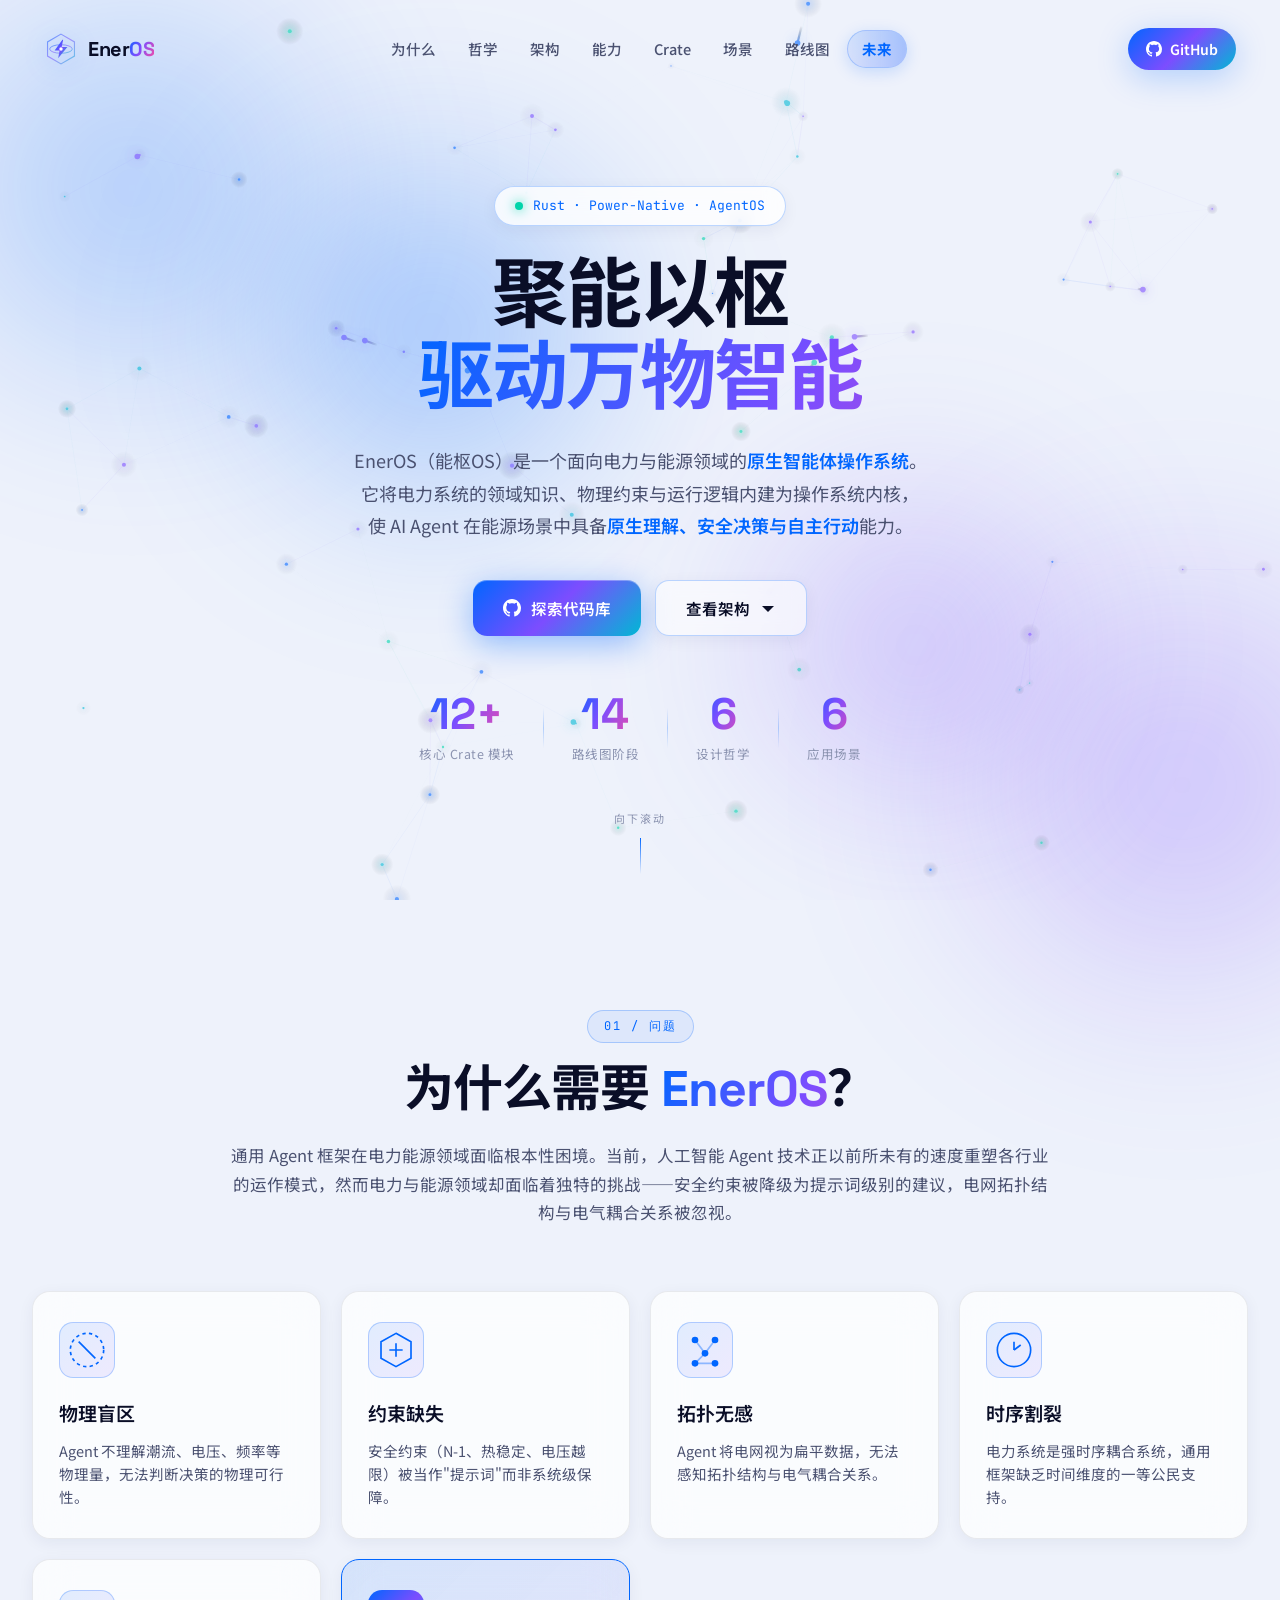
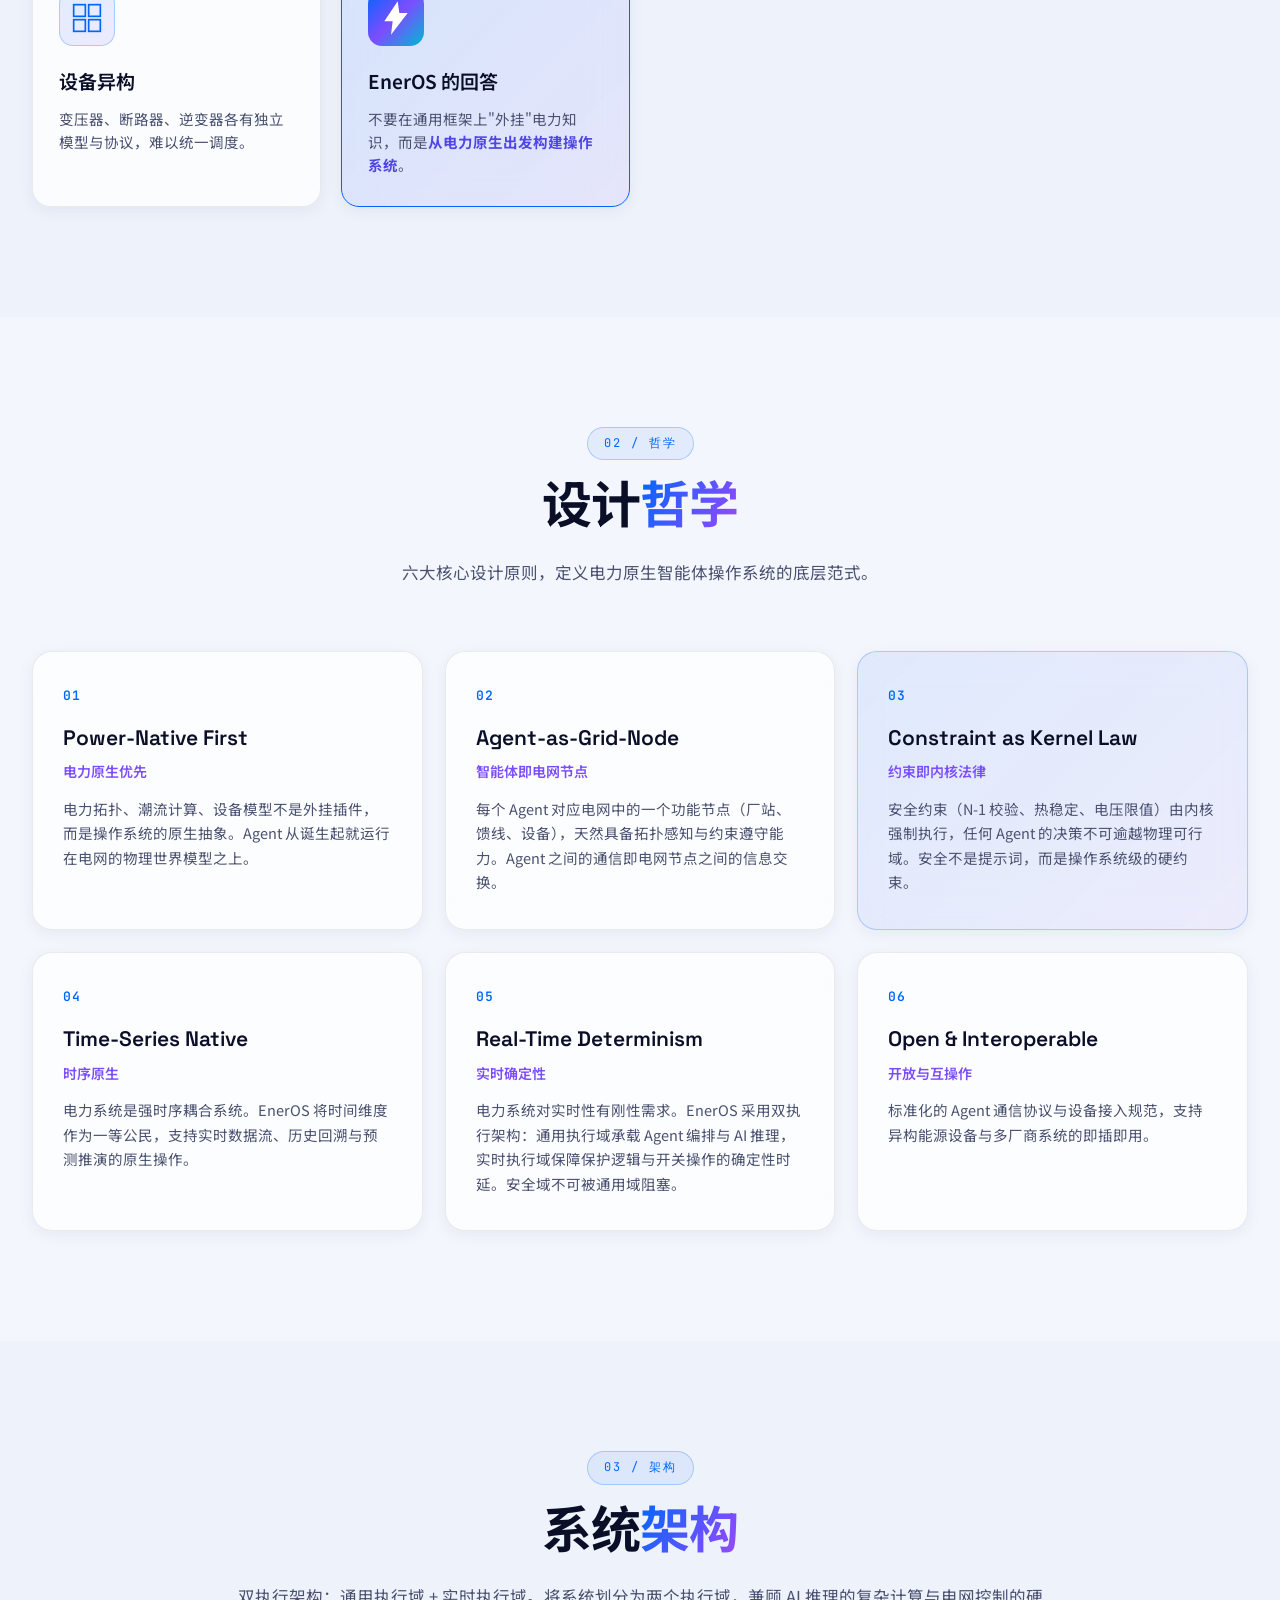
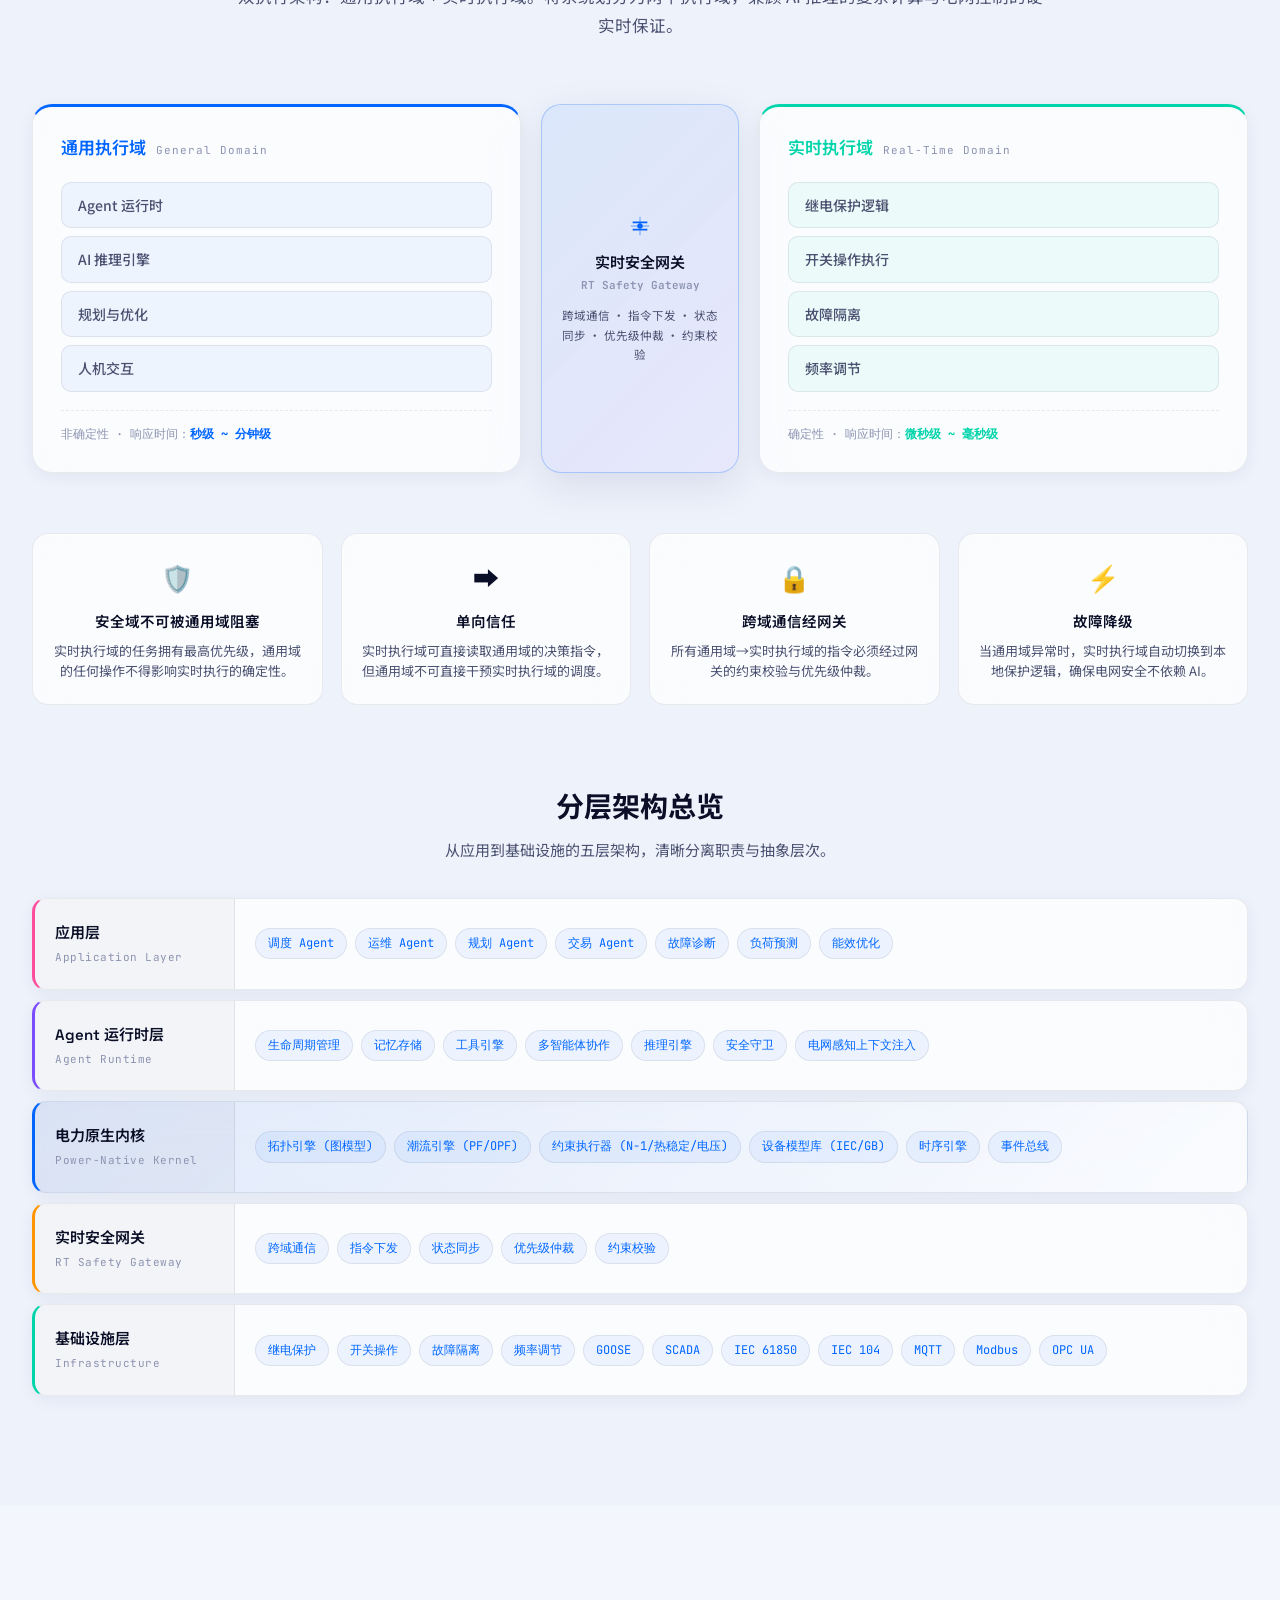
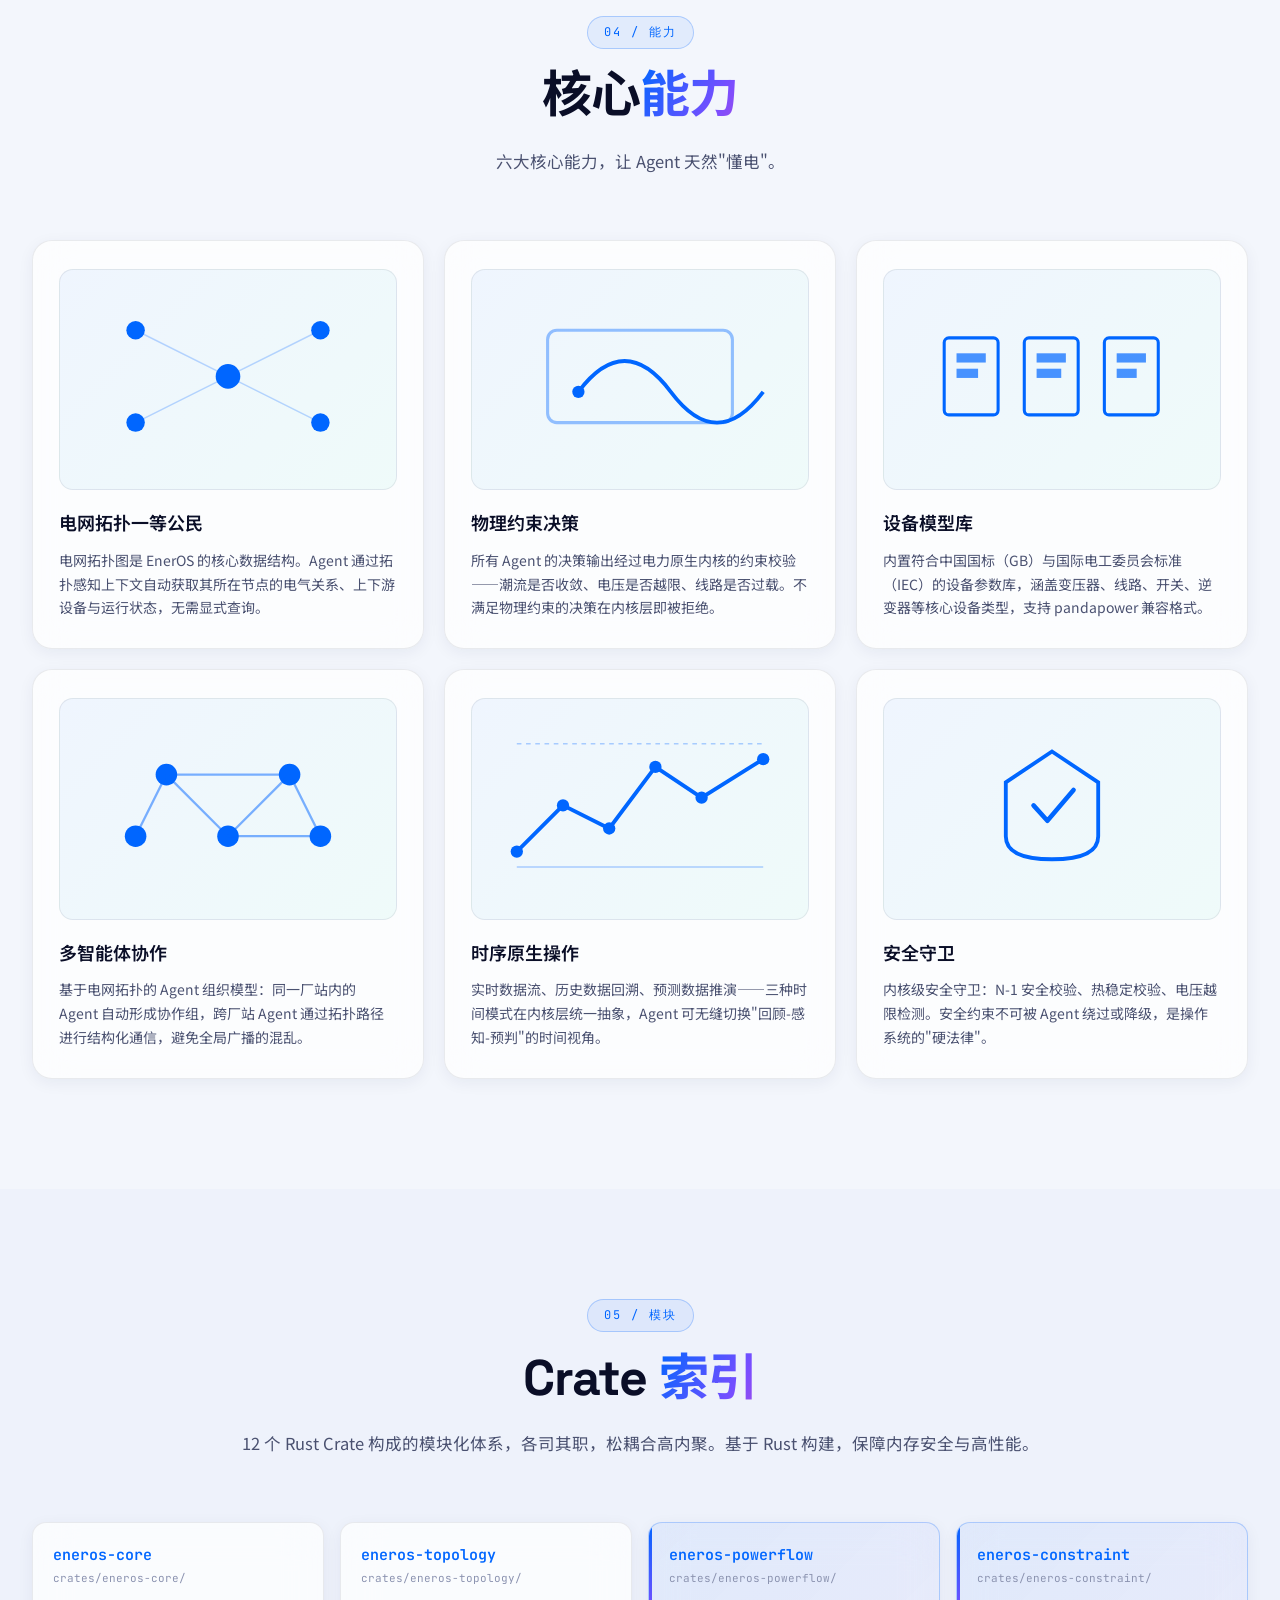
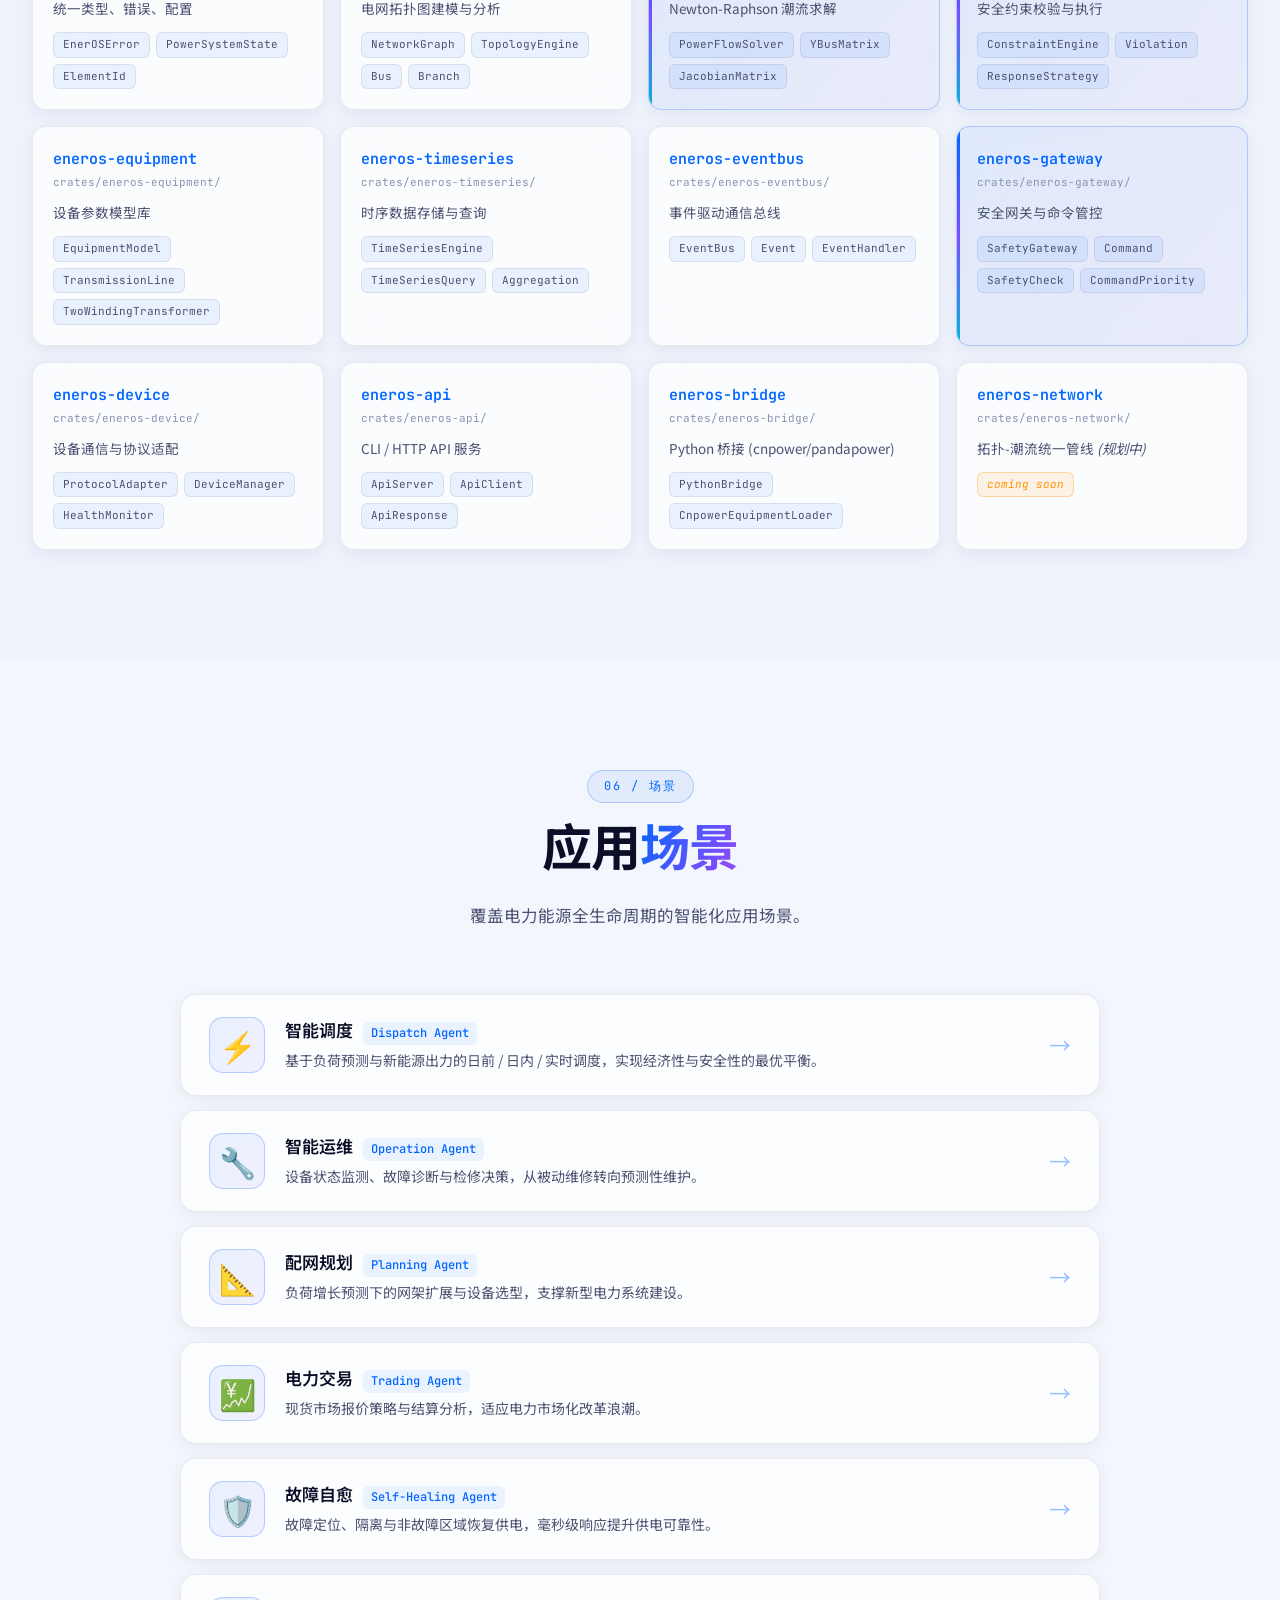
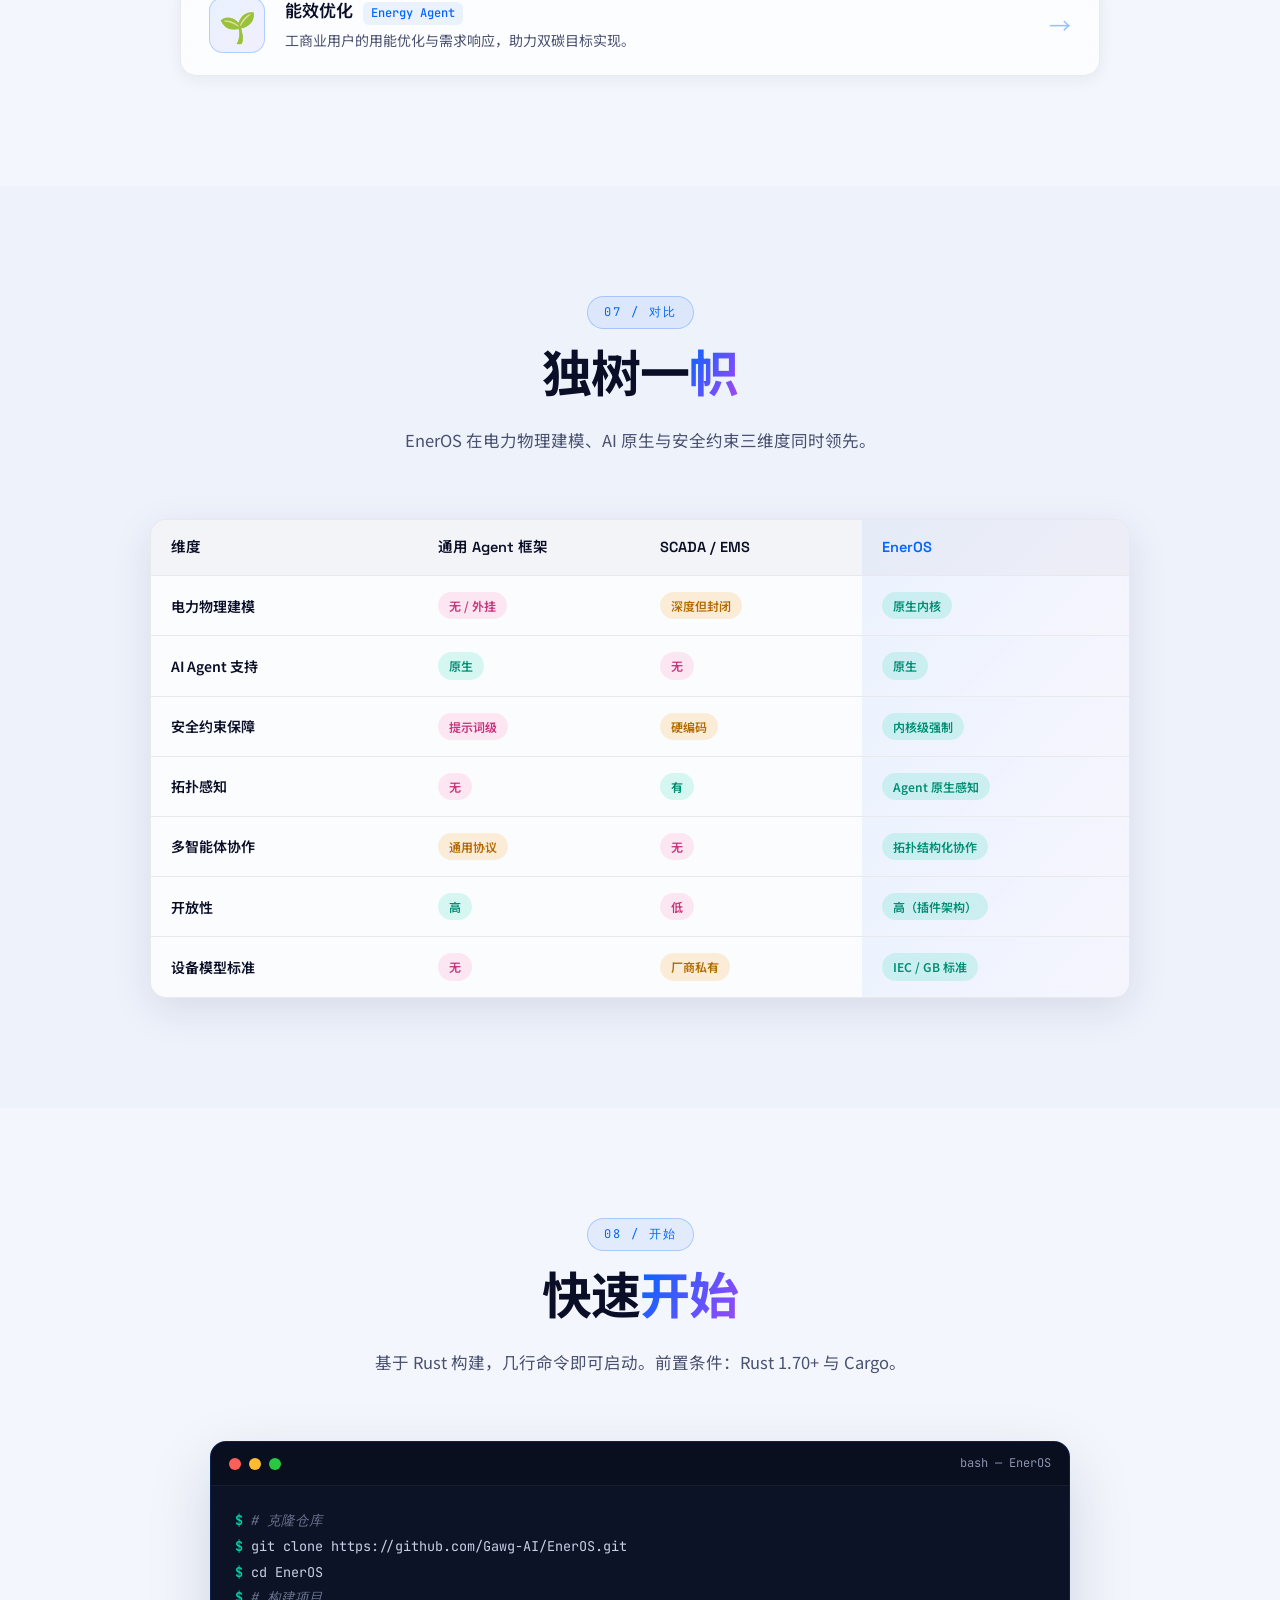
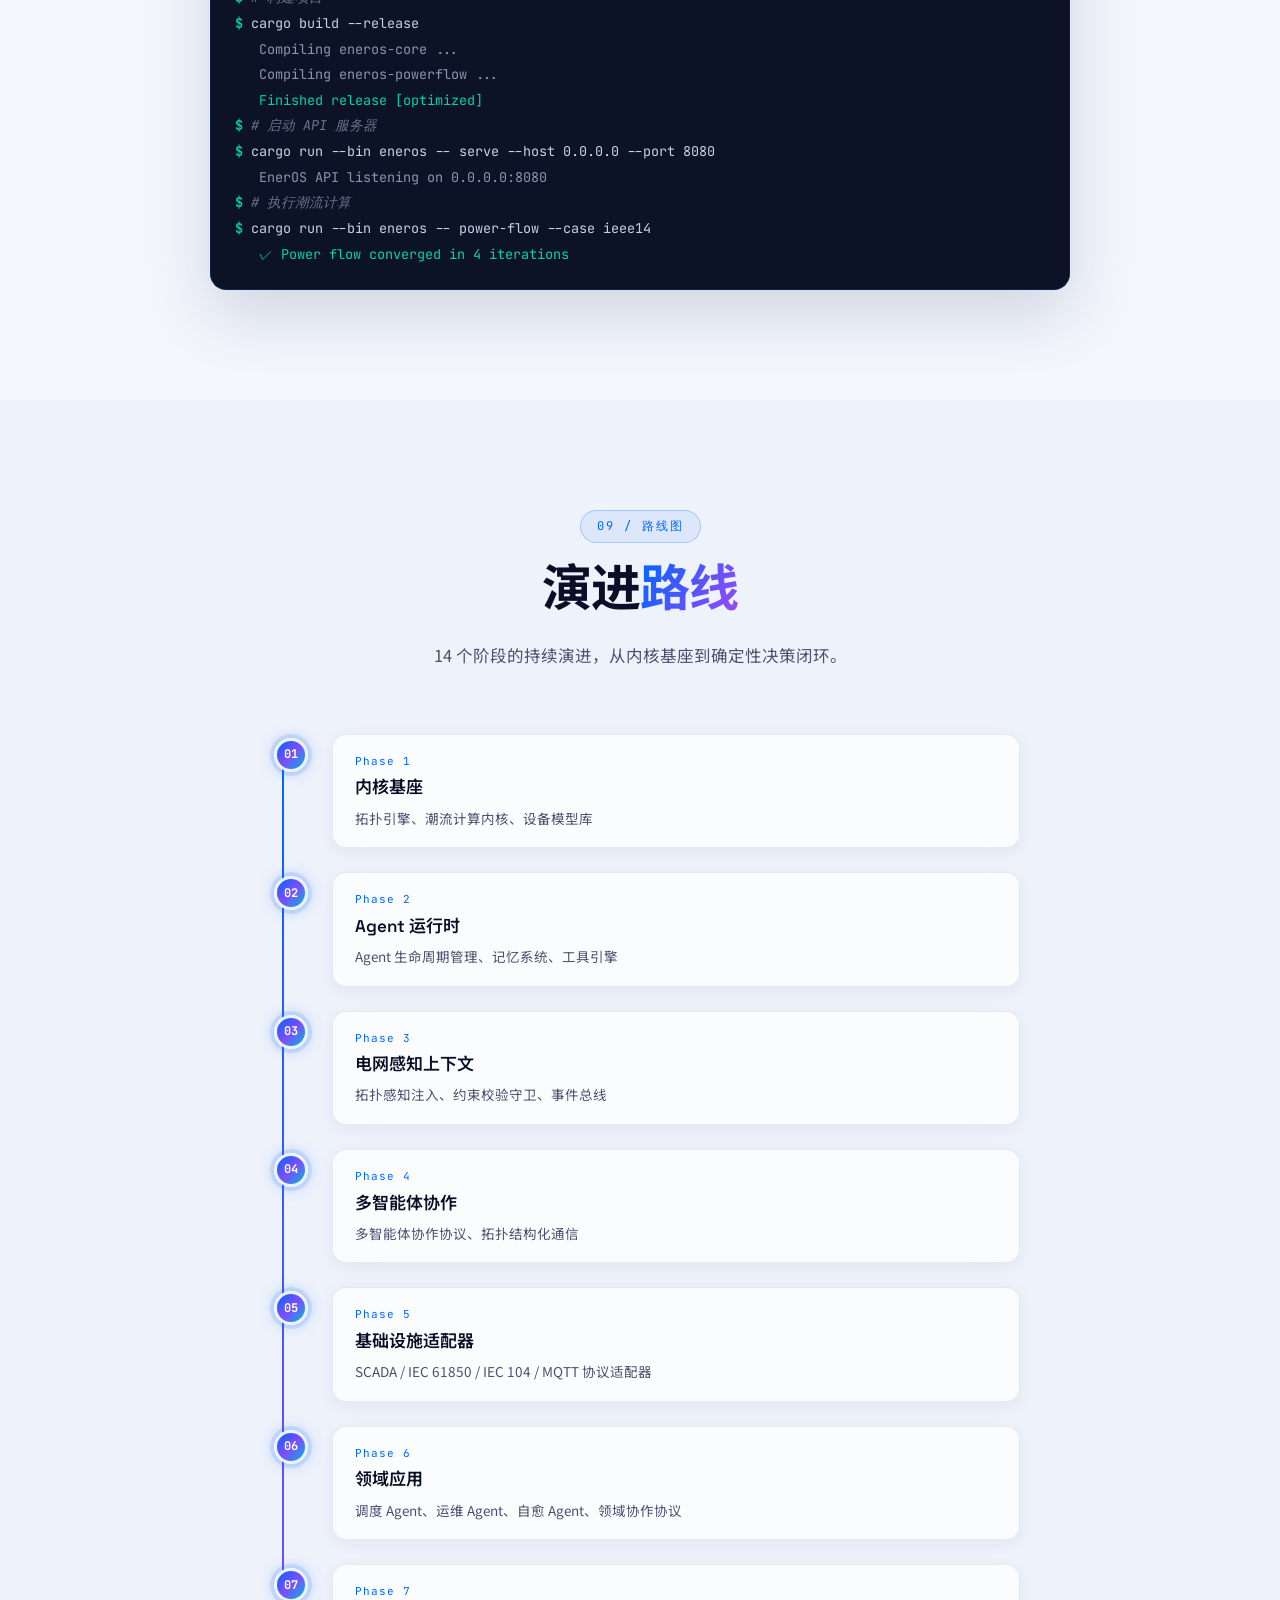
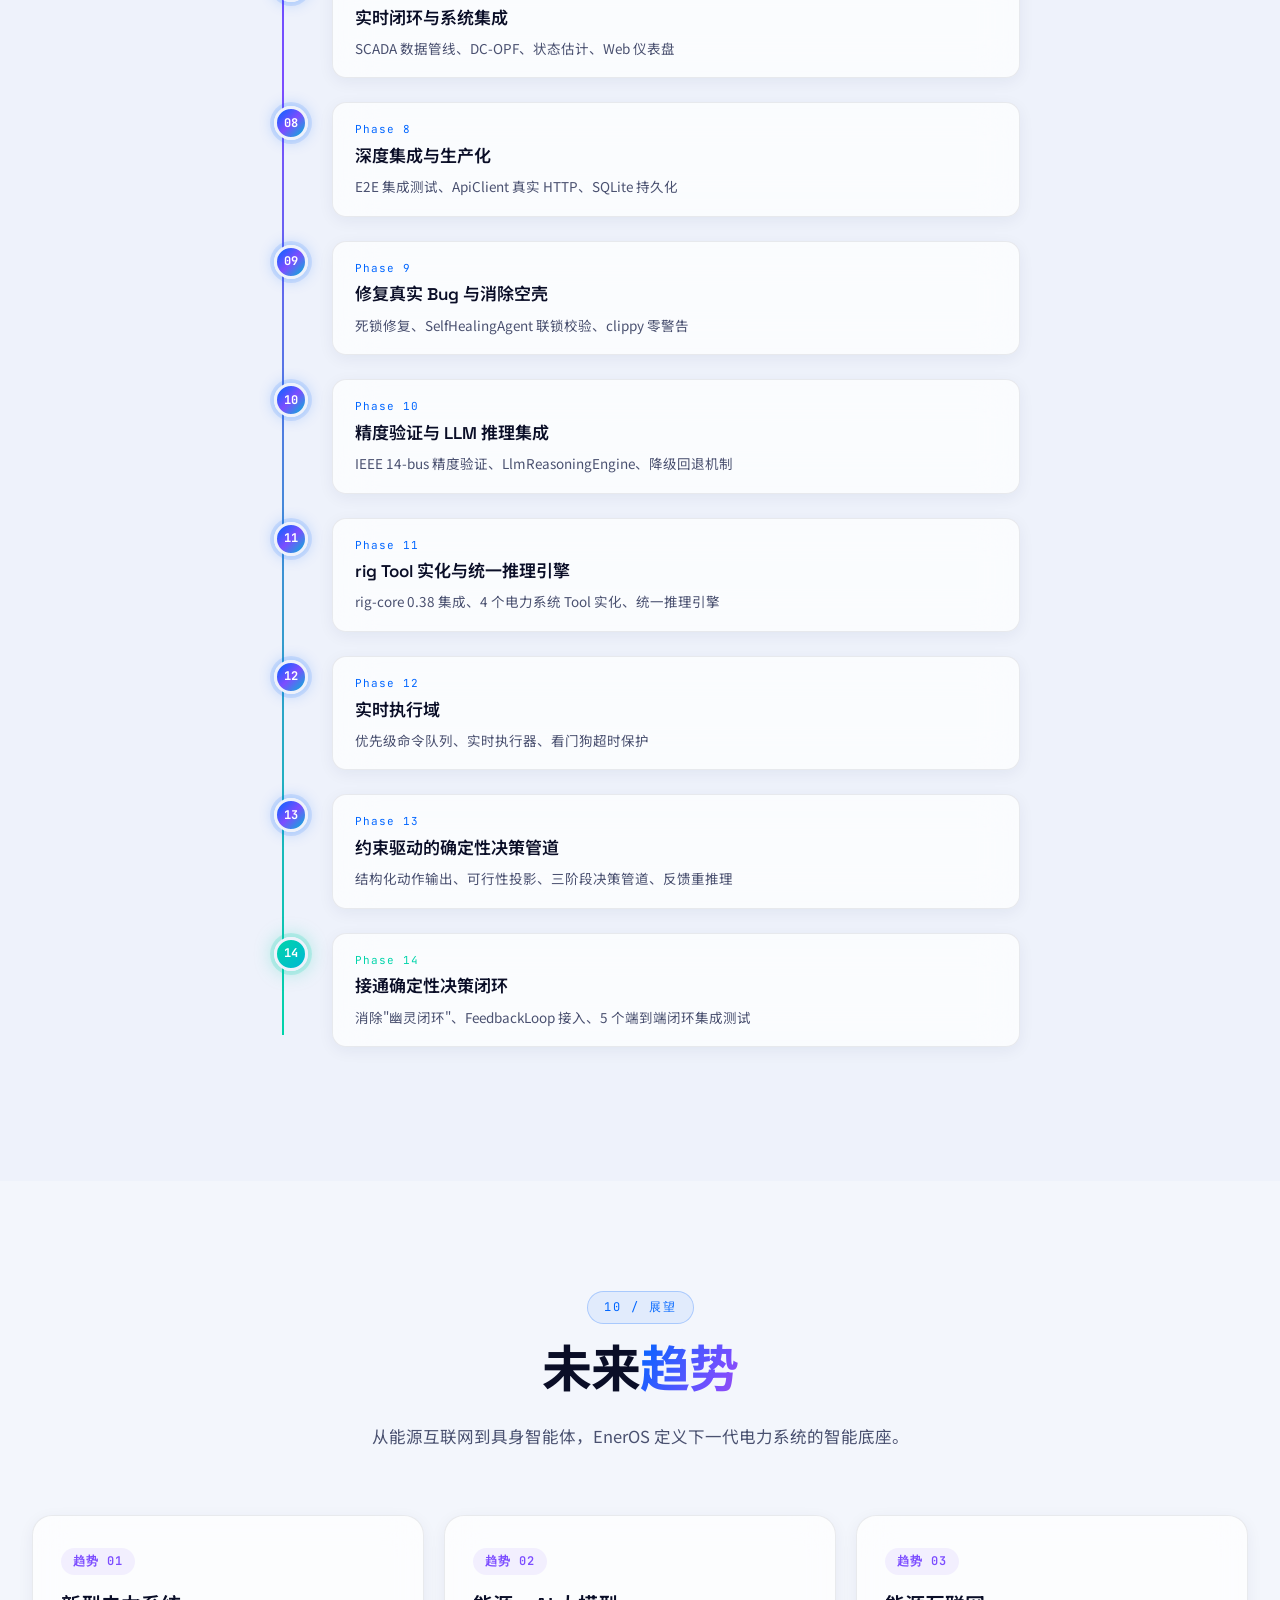
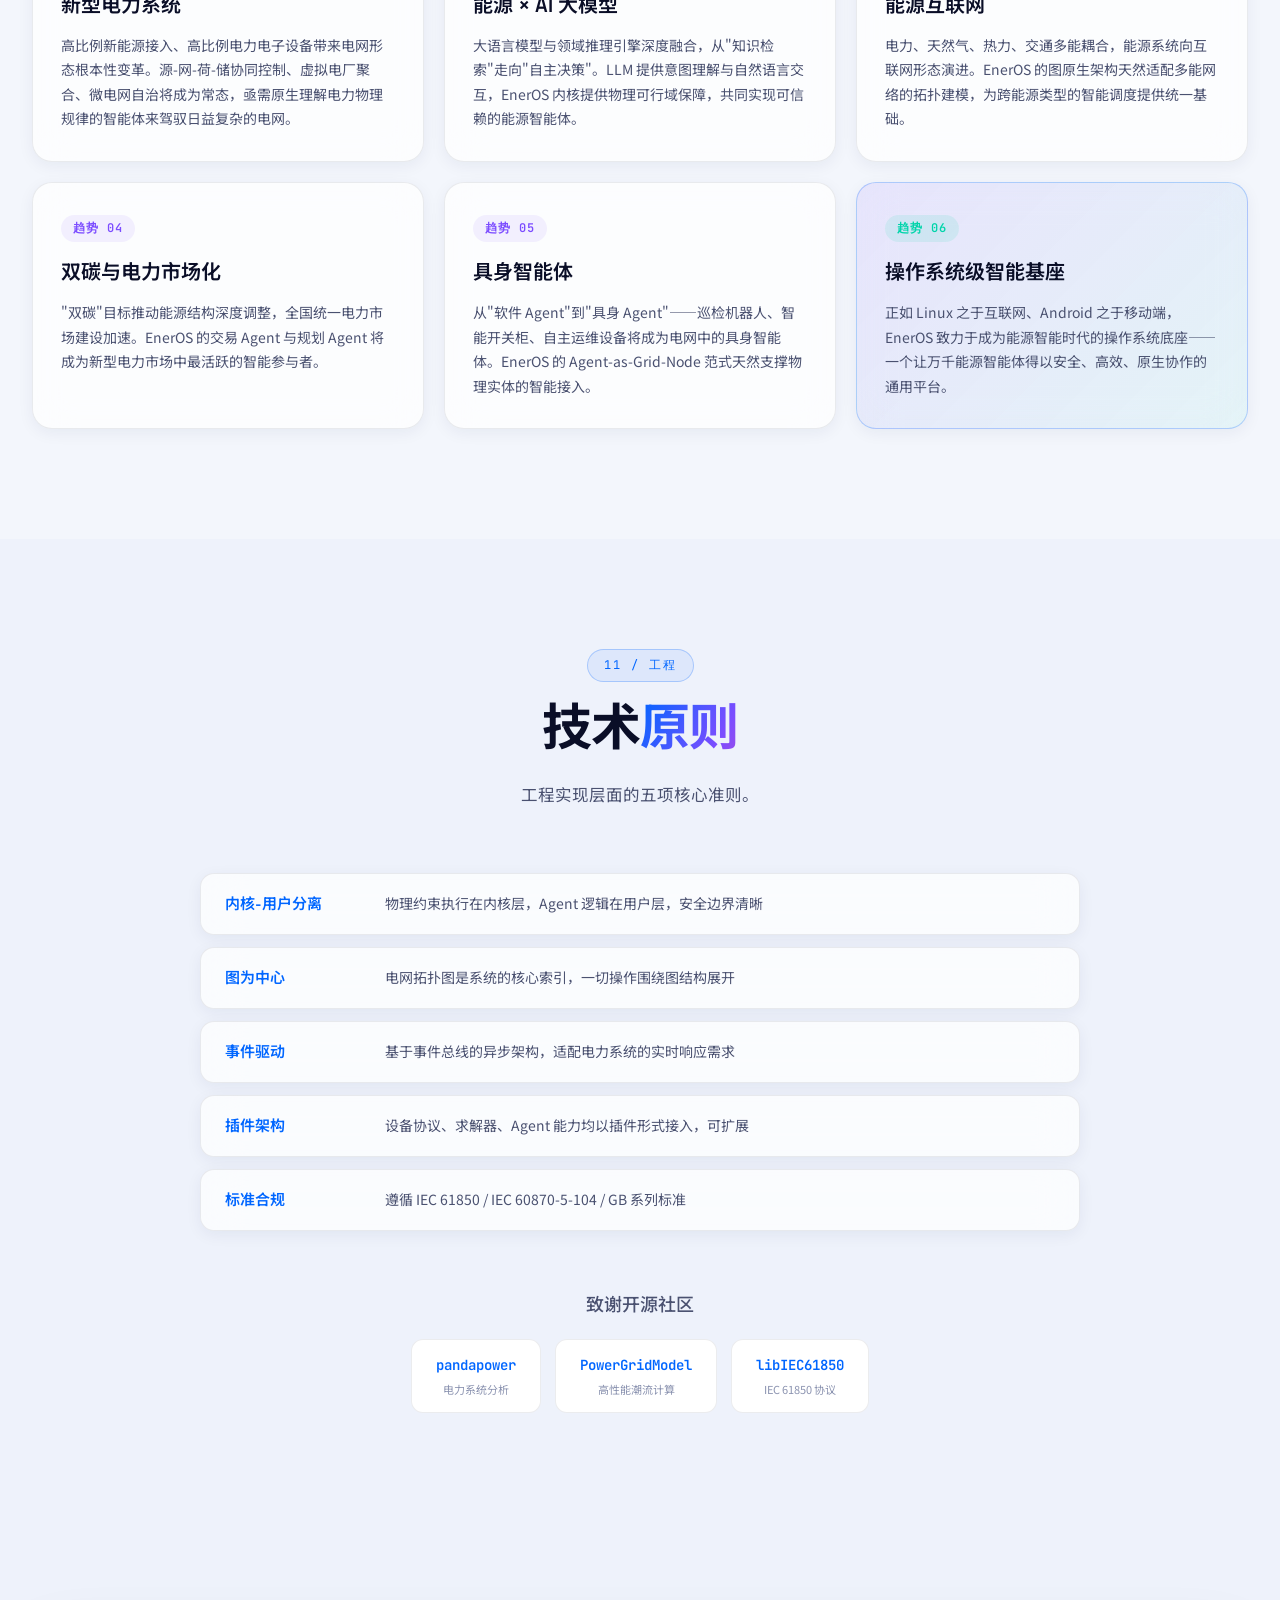
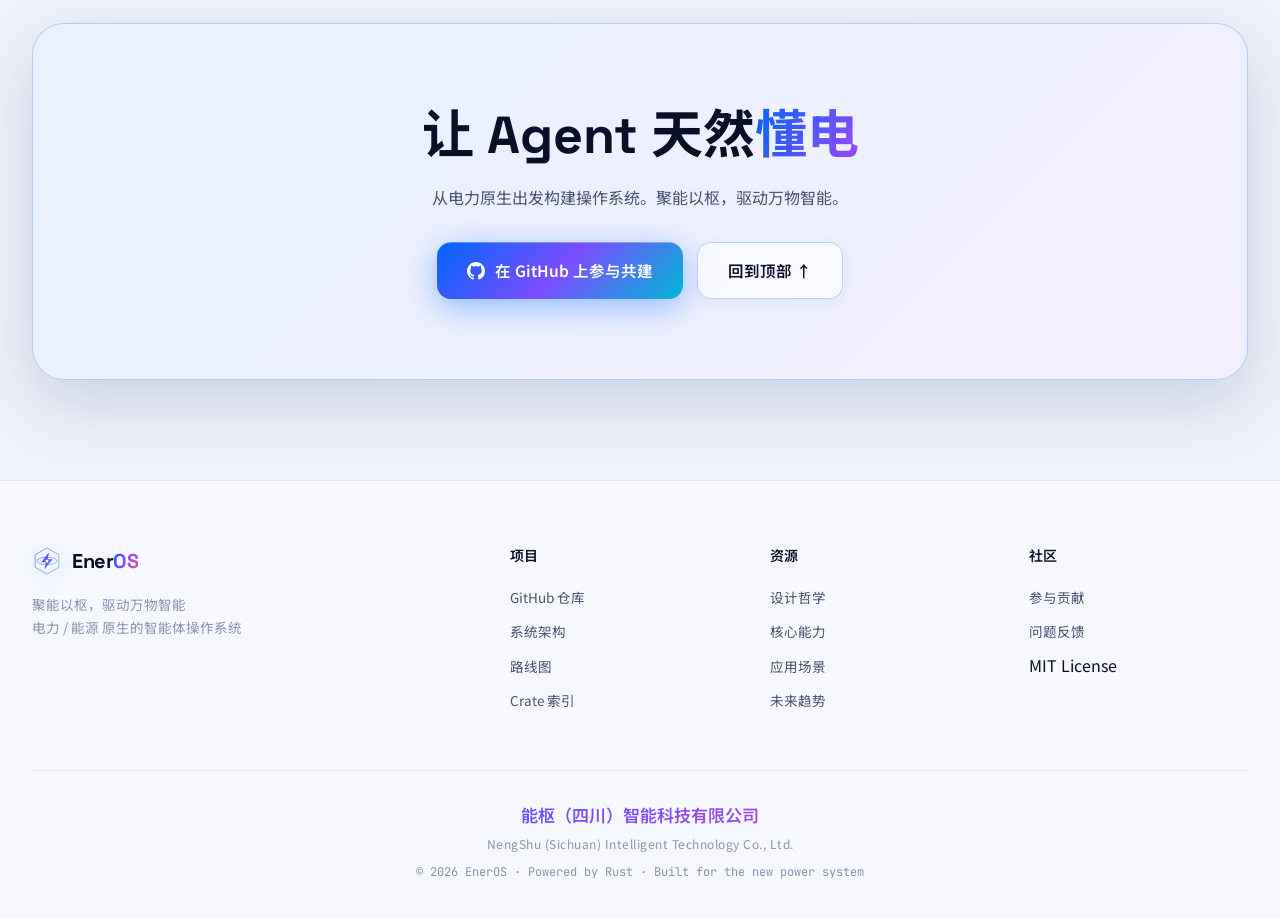
==== index.html @ 0ce28a71 "Add static website files" ====
<!DOCTYPE html>
<html lang="zh-CN">
<head>
<meta charset="UTF-8">
<meta name="viewport" content="width=device-width, initial-scale=1.0">
<title>EnerOS · 能枢OS — 电力能源原生的智能体操作系统</title>
<meta name="description" content="EnerOS（能枢OS）是一个面向电力与能源领域的原生智能体操作系统（AgentOS），将电力系统的领域知识、物理约束与运行逻辑内建为操作系统内核。">
<link rel="preconnect" href="https://fonts.googleapis.com">
<link rel="preconnect" href="https://fonts.gstatic.com" crossorigin>
<link href="https://fonts.googleapis.com/css2?family=Space+Grotesk:wght@400;500;600;700&family=JetBrains+Mono:wght@400;500;600&family=Noto+Sans+SC:wght@300;400;500;700;900&display=swap" rel="stylesheet">
<link rel="stylesheet" href="styles.css">
</head>
<body>

<!-- ============ 加载动画 ============ -->
<div class="loader" id="loader">
  <div class="loader-core">
    <svg class="loader-svg" viewBox="0 0 100 100">
      <circle cx="50" cy="50" r="40" class="loader-ring"/>
      <circle cx="50" cy="50" r="40" class="loader-progress"/>
    </svg>
    <div class="loader-text">EnerOS</div>
  </div>
</div>

<!-- ============ 滚动进度条 ============ -->
<div class="scroll-progress" id="scrollProgress"></div>

<!-- ============ 导航 ============ -->
<nav class="nav" id="nav">
  <div class="nav-inner">
    <a href="#hero" class="nav-logo" aria-label="EnerOS 首页">
      <span class="logo-mark" aria-hidden="true">
        <svg class="logo-svg" viewBox="0 0 48 48" width="34" height="34">
          <defs>
            <linearGradient id="logoGradNav" x1="0" y1="0" x2="1" y2="1">
              <stop offset="0%" stop-color="#0066ff"/>
              <stop offset="50%" stop-color="#7c4dff"/>
              <stop offset="100%" stop-color="#00b8d4"/>
            </linearGradient>
          </defs>
          <!-- 外层六边形描边 -->
          <polygon points="24,3 43,14 43,34 24,45 5,34 5,14" fill="none" stroke="url(#logoGradNav)" stroke-width="1.6" opacity="0.55"/>
          <!-- 中层旋转轨道 -->
          <g class="logo-orbit">
            <ellipse cx="24" cy="24" rx="16" ry="6" fill="none" stroke="url(#logoGradNav)" stroke-width="1.1" opacity="0.7"/>
          </g>
          <!-- 内核：能量闪电 -->
          <path class="logo-bolt" d="M26 11 L15 26 H22 L20 37 L33 21 H25 L27 11 Z" fill="url(#logoGradNav)"/>
          <!-- 中心高光 -->
          <circle class="logo-core" cx="24" cy="24" r="2.4" fill="#fff"/>
        </svg>
      </span>
      <span class="logo-text">Ener<span>OS</span></span>
    </a>
    <div class="nav-links-wrap">
      <span class="nav-indicator" id="navIndicator" aria-hidden="true"></span>
      <ul class="nav-links" id="navLinks">
        <li><a href="#why" data-spy>为什么</a></li>
        <li><a href="#philosophy" data-spy>哲学</a></li>
        <li><a href="#architecture" data-spy>架构</a></li>
        <li><a href="#capabilities" data-spy>能力</a></li>
        <li><a href="#crates" data-spy>Crate</a></li>
        <li><a href="#scenarios" data-spy>场景</a></li>
        <li><a href="#roadmap" data-spy>路线图</a></li>
        <li><a href="#future" data-spy>未来</a></li>
      </ul>
    </div>
    <div class="nav-actions">
      <a href="https://github.com/Gawg-AI/EnerOS" target="_blank" rel="noopener" class="nav-cta">
        <svg viewBox="0 0 16 16" width="16" height="16" fill="currentColor"><path d="M8 0C3.58 0 0 3.58 0 8c0 3.54 2.29 6.53 5.47 7.59.4.07.55-.17.55-.38 0-.19-.01-.82-.01-1.49-2.01.37-2.53-.49-2.69-.94-.09-.23-.48-.94-.82-1.13-.28-.15-.68-.52-.01-.53.63-.01 1.08.58 1.23.82.72 1.21 1.87.87 2.33.66.07-.52.28-.87.51-1.07-1.78-.2-3.64-.89-3.64-3.95 0-.87.31-1.59.82-2.15-.08-.2-.36-1.02.08-2.12 0 0 .67-.21 2.2.82.64-.18 1.32-.27 2-.27.68 0 1.36.09 2 .27 1.53-1.04 2.2-.82 2.2-.82.44 1.1.16 1.92.08 2.12.51.56.82 1.27.82 2.15 0 3.07-1.87 3.75-3.65 3.95.29.25.54.73.54 1.48 0 1.07-.01 1.93-.01 2.2 0 .21.15.46.55.38A8.013 8.013 0 0016 8c0-4.42-3.58-8-8-8z"/></svg>
        <span>GitHub</span>
      </a>
      <button class="nav-toggle" id="navToggle" aria-label="菜单"><span></span><span></span><span></span></button>
    </div>
  </div>
</nav>

<!-- ============ HERO ============ -->
<header class="hero" id="hero">
  <canvas id="gridCanvas"></canvas>
  <div class="hero-glow hero-glow-1"></div>
  <div class="hero-glow hero-glow-2"></div>
  <div class="hero-content">
    <div class="hero-badge reveal">
      <span class="badge-dot"></span>
      <span>Rust · Power-Native · AgentOS</span>
    </div>
    <h1 class="hero-title reveal" style="--d:.1s">
      聚能以枢<br><span class="grad-text">驱动万物智能</span>
    </h1>
    <p class="hero-subtitle reveal" style="--d:.2s">
      EnerOS（能枢OS）是一个面向电力与能源领域的<span class="hl">原生智能体操作系统</span>。<br>
      它将电力系统的领域知识、物理约束与运行逻辑内建为操作系统内核，<br>
      使 AI Agent 在能源场景中具备<span class="hl">原生理解、安全决策与自主行动</span>能力。
    </p>
    <div class="hero-cta reveal" style="--d:.3s">
      <a href="https://github.com/Gawg-AI/EnerOS" target="_blank" rel="noopener" class="btn btn-primary">
        <svg viewBox="0 0 16 16" width="18" height="18" fill="currentColor"><path d="M8 0C3.58 0 0 3.58 0 8c0 3.54 2.29 6.53 5.47 7.59.4.07.55-.17.55-.38 0-.19-.01-.82-.01-1.49-2.01.37-2.53-.49-2.69-.94-.09-.23-.48-.94-.82-1.13-.28-.15-.68-.52-.01-.53.63-.01 1.08.58 1.23.82.72 1.21 1.87.87 2.33.66.07-.52.28-.87.51-1.07-1.78-.2-3.64-.89-3.64-3.95 0-.87.31-1.59.82-2.15-.08-.2-.36-1.02.08-2.12 0 0 .67-.21 2.2.82.64-.18 1.32-.27 2-.27.68 0 1.36.09 2 .27 1.53-1.04 2.2-.82 2.2-.82.44 1.1.16 1.92.08 2.12.51.56.82 1.27.82 2.15 0 3.07-1.87 3.75-3.65 3.95.29.25.54.73.54 1.48 0 1.07-.01 1.93-.01 2.2 0 .21.15.46.55.38A8.013 8.013 0 0016 8c0-4.42-3.58-8-8-8z"/></svg>
        探索代码库
      </a>
      <a href="#architecture" class="btn btn-ghost">
        查看架构
        <svg viewBox="0 0 16 16" width="16" height="16" fill="currentColor"><path d="M8 12L2 6h12z"/></svg>
      </a>
    </div>

    <!-- 统计指标 -->
    <div class="hero-stats reveal" style="--d:.4s">
      <div class="stat">
        <div class="stat-num" data-target="12" data-suffix="+">0</div>
        <div class="stat-label">核心 Crate 模块</div>
      </div>
      <div class="stat-divider"></div>
      <div class="stat">
        <div class="stat-num" data-target="14" data-suffix="">0</div>
        <div class="stat-label">路线图阶段</div>
      </div>
      <div class="stat-divider"></div>
      <div class="stat">
        <div class="stat-num" data-target="6" data-suffix="">0</div>
        <div class="stat-label">设计哲学</div>
      </div>
      <div class="stat-divider"></div>
      <div class="stat">
        <div class="stat-num" data-target="6" data-suffix="">0</div>
        <div class="stat-label">应用场景</div>
      </div>
    </div>
  </div>
  <div class="scroll-hint">
    <span>向下滚动</span>
    <div class="scroll-line"></div>
  </div>
</header>

<!-- ============ 为什么需要 EnerOS ============ -->
<section class="section" id="why">
  <div class="container">
    <div class="section-head reveal">
      <span class="section-tag">01 / 问题</span>
      <h2 class="section-title">为什么需要 <span class="grad-text">EnerOS</span>？</h2>
      <p class="section-desc">通用 Agent 框架在电力能源领域面临根本性困境。当前，人工智能 Agent 技术正以前所未有的速度重塑各行业的运作模式，然而电力与能源领域却面临着独特的挑战——安全约束被降级为提示词级别的建议，电网拓扑结构与电气耦合关系被忽视。</p>
    </div>

    <div class="problem-grid">
      <div class="problem-card reveal" style="--d:.0s">
        <div class="problem-icon">
          <svg viewBox="0 0 48 48" width="40" height="40"><circle cx="24" cy="24" r="20" fill="none" stroke="currentColor" stroke-width="2" stroke-dasharray="4 4"/><line x1="14" y1="14" x2="34" y2="34" stroke="currentColor" stroke-width="2"/></svg>
        </div>
        <h3>物理盲区</h3>
        <p>Agent 不理解潮流、电压、频率等物理量，无法判断决策的物理可行性。</p>
      </div>
      <div class="problem-card reveal" style="--d:.08s">
        <div class="problem-icon">
          <svg viewBox="0 0 48 48" width="40" height="40"><path d="M24 4 L42 14 V34 L24 44 L6 34 V14 Z" fill="none" stroke="currentColor" stroke-width="2"/><path d="M24 16 L24 32 M16 24 H32" stroke="currentColor" stroke-width="2"/></svg>
        </div>
        <h3>约束缺失</h3>
        <p>安全约束（N-1、热稳定、电压越限）被当作"提示词"而非系统级保障。</p>
      </div>
      <div class="problem-card reveal" style="--d:.16s">
        <div class="problem-icon">
          <svg viewBox="0 0 48 48" width="40" height="40"><circle cx="12" cy="12" r="4" fill="currentColor"/><circle cx="36" cy="12" r="4" fill="currentColor"/><circle cx="24" cy="28" r="4" fill="currentColor"/><circle cx="12" cy="40" r="4" fill="currentColor"/><circle cx="36" cy="40" r="4" fill="currentColor"/><path d="M12 12 L24 28 L36 12 M24 28 L12 40 L36 40" fill="none" stroke="currentColor" stroke-width="2" opacity=".4"/></svg>
        </div>
        <h3>拓扑无感</h3>
        <p>Agent 将电网视为扁平数据，无法感知拓扑结构与电气耦合关系。</p>
      </div>
      <div class="problem-card reveal" style="--d:.24s">
        <div class="problem-icon">
          <svg viewBox="0 0 48 48" width="40" height="40"><circle cx="24" cy="24" r="20" fill="none" stroke="currentColor" stroke-width="2"/><line x1="24" y1="14" x2="24" y2="24" stroke="currentColor" stroke-width="2"/><line x1="24" y1="24" x2="32" y2="18" stroke="currentColor" stroke-width="2"/></svg>
        </div>
        <h3>时序割裂</h3>
        <p>电力系统是强时序耦合系统，通用框架缺乏时间维度的一等公民支持。</p>
      </div>
      <div class="problem-card reveal" style="--d:.32s">
        <div class="problem-icon">
          <svg viewBox="0 0 48 48" width="40" height="40"><rect x="8" y="8" width="14" height="14" fill="none" stroke="currentColor" stroke-width="2"/><rect x="26" y="8" width="14" height="14" fill="none" stroke="currentColor" stroke-width="2"/><rect x="8" y="26" width="14" height="14" fill="none" stroke="currentColor" stroke-width="2"/><rect x="26" y="26" width="14" height="14" fill="none" stroke="currentColor" stroke-width="2"/></svg>
        </div>
        <h3>设备异构</h3>
        <p>变压器、断路器、逆变器各有独立模型与协议，难以统一调度。</p>
      </div>
      <div class="problem-card problem-card-answer reveal" style="--d:.4s">
        <div class="problem-icon problem-icon-answer">
          <svg viewBox="0 0 48 48" width="40" height="40"><path d="M26 4 L10 28 H20 L18 44 L38 18 H28 Z" fill="currentColor"/></svg>
        </div>
        <h3>EnerOS 的回答</h3>
        <p>不要在通用框架上"外挂"电力知识，而是<span class="hl-dark">从电力原生出发构建操作系统</span>。</p>
      </div>
    </div>
  </div>
</section>

<!-- ============ 设计哲学 ============ -->
<section class="section section-alt" id="philosophy">
  <div class="container">
    <div class="section-head reveal">
      <span class="section-tag">02 / 哲学</span>
      <h2 class="section-title">设计<span class="grad-text">哲学</span></h2>
      <p class="section-desc">六大核心设计原则，定义电力原生智能体操作系统的底层范式。</p>
    </div>

    <div class="philosophy-grid">
      <div class="philo-card reveal" style="--d:0s">
        <div class="philo-num">01</div>
        <h3>Power-Native First</h3>
        <div class="philo-zh">电力原生优先</div>
        <p>电力拓扑、潮流计算、设备模型不是外挂插件，而是操作系统的原生抽象。Agent 从诞生起就运行在电网的物理世界模型之上。</p>
      </div>
      <div class="philo-card reveal" style="--d:.06s">
        <div class="philo-num">02</div>
        <h3>Agent-as-Grid-Node</h3>
        <div class="philo-zh">智能体即电网节点</div>
        <p>每个 Agent 对应电网中的一个功能节点（厂站、馈线、设备），天然具备拓扑感知与约束遵守能力。Agent 之间的通信即电网节点之间的信息交换。</p>
      </div>
      <div class="philo-card philo-card-accent reveal" style="--d:.12s">
        <div class="philo-num">03</div>
        <h3>Constraint as Kernel Law</h3>
        <div class="philo-zh">约束即内核法律</div>
        <p>安全约束（N-1 校验、热稳定、电压限值）由内核强制执行，任何 Agent 的决策不可逾越物理可行域。安全不是提示词，而是操作系统级的硬约束。</p>
      </div>
      <div class="philo-card reveal" style="--d:.18s">
        <div class="philo-num">04</div>
        <h3>Time-Series Native</h3>
        <div class="philo-zh">时序原生</div>
        <p>电力系统是强时序耦合系统。EnerOS 将时间维度作为一等公民，支持实时数据流、历史回溯与预测推演的原生操作。</p>
      </div>
      <div class="philo-card reveal" style="--d:.24s">
        <div class="philo-num">05</div>
        <h3>Real-Time Determinism</h3>
        <div class="philo-zh">实时确定性</div>
        <p>电力系统对实时性有刚性需求。EnerOS 采用双执行架构：通用执行域承载 Agent 编排与 AI 推理，实时执行域保障保护逻辑与开关操作的确定性时延。安全域不可被通用域阻塞。</p>
      </div>
      <div class="philo-card reveal" style="--d:.3s">
        <div class="philo-num">06</div>
        <h3>Open &amp; Interoperable</h3>
        <div class="philo-zh">开放与互操作</div>
        <p>标准化的 Agent 通信协议与设备接入规范，支持异构能源设备与多厂商系统的即插即用。</p>
      </div>
    </div>
  </div>
</section>

<!-- ============ 系统架构 ============ -->
<section class="section" id="architecture">
  <div class="container">
    <div class="section-head reveal">
      <span class="section-tag">03 / 架构</span>
      <h2 class="section-title">系统<span class="grad-text">架构</span></h2>
      <p class="section-desc">双执行架构：通用执行域 + 实时执行域。将系统划分为两个执行域，兼顾 AI 推理的复杂计算与电网控制的硬实时保证。</p>
    </div>

    <!-- 双执行架构可视化 -->
    <div class="arch-dual reveal">
      <div class="arch-domain arch-domain-general">
        <div class="arch-domain-head">
          <span class="arch-domain-tag">通用执行域</span>
          <span class="arch-domain-en">General Domain</span>
        </div>
        <div class="arch-domain-body">
          <div class="arch-task">Agent 运行时</div>
          <div class="arch-task">AI 推理引擎</div>
          <div class="arch-task">规划与优化</div>
          <div class="arch-task">人机交互</div>
        </div>
        <div class="arch-domain-latency">非确定性 · 响应时间：<strong>秒级 ~ 分钟级</strong></div>
      </div>

      <div class="arch-gateway">
        <svg viewBox="0 0 24 24" width="22" height="28" fill="none" stroke="currentColor" stroke-width="2">
          <path d="M12 2 L12 22 M2 12 H22" opacity=".3"/>
          <path d="M4 8 L20 8 M4 16 L20 16"/>
          <circle cx="12" cy="12" r="3" fill="currentColor" stroke="none"/>
        </svg>
        <div class="arch-gateway-label">实时安全网关<br><span>RT Safety Gateway</span></div>
        <div class="arch-gateway-sub">跨域通信 · 指令下发 · 状态同步 · 优先级仲裁 · 约束校验</div>
      </div>

      <div class="arch-domain arch-domain-realtime">
        <div class="arch-domain-head">
          <span class="arch-domain-tag arch-domain-tag-rt">实时执行域</span>
          <span class="arch-domain-en">Real-Time Domain</span>
        </div>
        <div class="arch-domain-body">
          <div class="arch-task">继电保护逻辑</div>
          <div class="arch-task">开关操作执行</div>
          <div class="arch-task">故障隔离</div>
          <div class="arch-task">频率调节</div>
        </div>
        <div class="arch-domain-latency">确定性 · 响应时间：<strong>微秒级 ~ 毫秒级</strong></div>
      </div>
    </div>

    <!-- 核心设计原则 -->
    <div class="arch-principles">
      <div class="principle reveal" style="--d:0s">
        <div class="principle-icon">🛡️</div>
        <h4>安全域不可被通用域阻塞</h4>
        <p>实时执行域的任务拥有最高优先级，通用域的任何操作不得影响实时执行的确定性。</p>
      </div>
      <div class="principle reveal" style="--d:.08s">
        <div class="principle-icon">➡️</div>
        <h4>单向信任</h4>
        <p>实时执行域可直接读取通用域的决策指令，但通用域不可直接干预实时执行域的调度。</p>
      </div>
      <div class="principle reveal" style="--d:.16s">
        <div class="principle-icon">🔒</div>
        <h4>跨域通信经网关</h4>
        <p>所有通用域→实时执行域的指令必须经过网关的约束校验与优先级仲裁。</p>
      </div>
      <div class="principle reveal" style="--d:.24s">
        <div class="principle-icon">⚡</div>
        <h4>故障降级</h4>
        <p>当通用域异常时，实时执行域自动切换到本地保护逻辑，确保电网安全不依赖 AI。</p>
      </div>
    </div>

    <!-- 分层架构总览 -->
    <div class="section-sub-head reveal">
      <h3>分层架构总览</h3>
      <p>从应用到基础设施的五层架构，清晰分离职责与抽象层次。</p>
    </div>

    <div class="layer-stack reveal">
      <div class="layer layer-app">
        <div class="layer-label">
          <span class="layer-name">应用层</span>
          <span class="layer-en">Application Layer</span>
        </div>
        <div class="layer-items">
          <span class="layer-item">调度 Agent</span>
          <span class="layer-item">运维 Agent</span>
          <span class="layer-item">规划 Agent</span>
          <span class="layer-item">交易 Agent</span>
          <span class="layer-item">故障诊断</span>
          <span class="layer-item">负荷预测</span>
          <span class="layer-item">能效优化</span>
        </div>
      </div>
      <div class="layer layer-runtime">
        <div class="layer-label">
          <span class="layer-name">Agent 运行时层</span>
          <span class="layer-en">Agent Runtime</span>
        </div>
        <div class="layer-items">
          <span class="layer-item">生命周期管理</span>
          <span class="layer-item">记忆存储</span>
          <span class="layer-item">工具引擎</span>
          <span class="layer-item">多智能体协作</span>
          <span class="layer-item">推理引擎</span>
          <span class="layer-item">安全守卫</span>
          <span class="layer-item">电网感知上下文注入</span>
        </div>
      </div>
      <div class="layer layer-kernel">
        <div class="layer-label">
          <span class="layer-name">电力原生内核</span>
          <span class="layer-en">Power-Native Kernel</span>
        </div>
        <div class="layer-items">
          <span class="layer-item">拓扑引擎 (图模型)</span>
          <span class="layer-item">潮流引擎 (PF/OPF)</span>
          <span class="layer-item">约束执行器 (N-1/热稳定/电压)</span>
          <span class="layer-item">设备模型库 (IEC/GB)</span>
          <span class="layer-item">时序引擎</span>
          <span class="layer-item">事件总线</span>
        </div>
      </div>
      <div class="layer layer-gateway">
        <div class="layer-label">
          <span class="layer-name">实时安全网关</span>
          <span class="layer-en">RT Safety Gateway</span>
        </div>
        <div class="layer-items">
          <span class="layer-item">跨域通信</span>
          <span class="layer-item">指令下发</span>
          <span class="layer-item">状态同步</span>
          <span class="layer-item">优先级仲裁</span>
          <span class="layer-item">约束校验</span>
        </div>
      </div>
      <div class="layer layer-infra">
        <div class="layer-label">
          <span class="layer-name">基础设施层</span>
          <span class="layer-en">Infrastructure</span>
        </div>
        <div class="layer-items">
          <span class="layer-item">继电保护</span>
          <span class="layer-item">开关操作</span>
          <span class="layer-item">故障隔离</span>
          <span class="layer-item">频率调节</span>
          <span class="layer-item">GOOSE</span>
          <span class="layer-item">SCADA</span>
          <span class="layer-item">IEC 61850</span>
          <span class="layer-item">IEC 104</span>
          <span class="layer-item">MQTT</span>
          <span class="layer-item">Modbus</span>
          <span class="layer-item">OPC UA</span>
        </div>
      </div>
    </div>
  </div>
</section>

<!-- ============ 核心能力 ============ -->
<section class="section section-alt" id="capabilities">
  <div class="container">
    <div class="section-head reveal">
      <span class="section-tag">04 / 能力</span>
      <h2 class="section-title">核心<span class="grad-text">能力</span></h2>
      <p class="section-desc">六大核心能力，让 Agent 天然"懂电"。</p>
    </div>

    <div class="cap-grid">
      <div class="cap-card reveal" style="--d:0s">
        <div class="cap-visual">
          <svg viewBox="0 0 200 120" width="100%">
            <g class="grid-lines" stroke="currentColor" stroke-width="1" fill="none" opacity=".25">
              <line x1="40" y1="30" x2="100" y2="60"/><line x1="40" y1="90" x2="100" y2="60"/>
              <line x1="100" y1="60" x2="160" y2="30"/><line x1="100" y1="60" x2="160" y2="90"/>
            </g>
            <g class="grid-nodes" fill="currentColor">
              <circle cx="40" cy="30" r="6"/><circle cx="40" cy="90" r="6"/>
              <circle cx="100" cy="60" r="8"/><circle cx="160" cy="30" r="6"/><circle cx="160" cy="90" r="6"/>
            </g>
          </svg>
        </div>
        <h3>电网拓扑一等公民</h3>
        <p>电网拓扑图是 EnerOS 的核心数据结构。Agent 通过拓扑感知上下文自动获取其所在节点的电气关系、上下游设备与运行状态，无需显式查询。</p>
      </div>
      <div class="cap-card reveal" style="--d:.08s">
        <div class="cap-visual">
          <svg viewBox="0 0 200 120" width="100%">
            <rect x="40" y="30" width="120" height="60" rx="6" fill="none" stroke="currentColor" stroke-width="2" opacity=".4"/>
            <path d="M60 70 Q90 30 120 70 T180 70" fill="none" stroke="currentColor" stroke-width="2.5"/>
            <circle cx="60" cy="70" r="4" fill="currentColor"/>
          </svg>
        </div>
        <h3>物理约束决策</h3>
        <p>所有 Agent 的决策输出经过电力原生内核的约束校验——潮流是否收敛、电压是否越限、线路是否过载。不满足物理约束的决策在内核层即被拒绝。</p>
      </div>
      <div class="cap-card reveal" style="--d:.16s">
        <div class="cap-visual">
          <svg viewBox="0 0 200 120" width="100%">
            <g stroke="currentColor" stroke-width="2" fill="none">
              <rect x="30" y="35" width="35" height="50" rx="3"/><rect x="82" y="35" width="35" height="50" rx="3"/><rect x="134" y="35" width="35" height="50" rx="3"/>
            </g>
            <g fill="currentColor" opacity=".7"><rect x="38" y="45" width="19" height="6"/><rect x="38" y="55" width="14" height="6"/><rect x="90" y="45" width="19" height="6"/><rect x="90" y="55" width="16" height="6"/><rect x="142" y="45" width="19" height="6"/><rect x="142" y="55" width="13" height="6"/></g>
          </svg>
        </div>
        <h3>设备模型库</h3>
        <p>内置符合中国国标（GB）与国际电工委员会标准（IEC）的设备参数库，涵盖变压器、线路、开关、逆变器等核心设备类型，支持 pandapower 兼容格式。</p>
      </div>
      <div class="cap-card reveal" style="--d:.24s">
        <div class="cap-visual">
          <svg viewBox="0 0 200 120" width="100%">
            <g fill="currentColor">
              <circle cx="60" cy="40" r="7"/><circle cx="140" cy="40" r="7"/>
              <circle cx="40" cy="80" r="7"/><circle cx="100" cy="80" r="7"/><circle cx="160" cy="80" r="7"/>
            </g>
            <g stroke="currentColor" stroke-width="1.5" fill="none" opacity=".5">
              <path d="M60 40 L40 80 M60 40 L100 80 M60 40 L140 40 M140 40 L100 80 M140 40 L160 80 M100 80 L160 80"/>
            </g>
          </svg>
        </div>
        <h3>多智能体协作</h3>
        <p>基于电网拓扑的 Agent 组织模型：同一厂站内的 Agent 自动形成协作组，跨厂站 Agent 通过拓扑路径进行结构化通信，避免全局广播的混乱。</p>
      </div>
      <div class="cap-card reveal" style="--d:.32s">
        <div class="cap-visual">
          <svg viewBox="0 0 200 120" width="100%">
            <g stroke="currentColor" stroke-width="2.5" fill="none">
              <path d="M20 90 L50 60 L80 75 L110 35 L140 55 L180 30"/>
            </g>
            <g fill="currentColor"><circle cx="20" cy="90" r="4"/><circle cx="50" cy="60" r="4"/><circle cx="80" cy="75" r="4"/><circle cx="110" cy="35" r="4"/><circle cx="140" cy="55" r="4"/><circle cx="180" cy="30" r="4"/></g>
            <g stroke="currentColor" stroke-width="1" opacity=".3"><line x1="20" y1="100" x2="180" y2="100"/><line x1="20" y1="20" x2="180" y2="20" stroke-dasharray="3 3"/></g>
          </svg>
        </div>
        <h3>时序原生操作</h3>
        <p>实时数据流、历史数据回溯、预测数据推演——三种时间模式在内核层统一抽象，Agent 可无缝切换"回顾-感知-预判"的时间视角。</p>
      </div>
      <div class="cap-card reveal" style="--d:.4s">
        <div class="cap-visual">
          <svg viewBox="0 0 200 120" width="100%">
            <path d="M100 25 L130 45 L130 80 Q130 95 100 95 Q70 95 70 80 L70 45 Z" fill="none" stroke="currentColor" stroke-width="2.5"/>
            <path d="M88 60 L97 70 L114 50" fill="none" stroke="currentColor" stroke-width="3" stroke-linecap="round" stroke-linejoin="round"/>
          </svg>
        </div>
        <h3>安全守卫</h3>
        <p>内核级安全守卫：N-1 安全校验、热稳定校验、电压越限检测。安全约束不可被 Agent 绕过或降级，是操作系统的"硬法律"。</p>
      </div>
    </div>
  </div>
</section>

<!-- ============ Crate 索引 ============ -->
<section class="section" id="crates">
  <div class="container">
    <div class="section-head reveal">
      <span class="section-tag">05 / 模块</span>
      <h2 class="section-title">Crate <span class="grad-text">索引</span></h2>
      <p class="section-desc">12 个 Rust Crate 构成的模块化体系，各司其职，松耦合高内聚。基于 Rust 构建，保障内存安全与高性能。</p>
    </div>

    <div class="crate-grid reveal">
      <div class="crate-card">
        <div class="crate-head"><span class="crate-name">eneros-core</span><span class="crate-path">crates/eneros-core/</span></div>
        <p class="crate-desc">统一类型、错误、配置</p>
        <div class="crate-types"><span>EnerOSError</span><span>PowerSystemState</span><span>ElementId</span></div>
      </div>
      <div class="crate-card">
        <div class="crate-head"><span class="crate-name">eneros-topology</span><span class="crate-path">crates/eneros-topology/</span></div>
        <p class="crate-desc">电网拓扑图建模与分析</p>
        <div class="crate-types"><span>NetworkGraph</span><span>TopologyEngine</span><span>Bus</span><span>Branch</span></div>
      </div>
      <div class="crate-card crate-card-feature">
        <div class="crate-head"><span class="crate-name">eneros-powerflow</span><span class="crate-path">crates/eneros-powerflow/</span></div>
        <p class="crate-desc">Newton-Raphson 潮流求解</p>
        <div class="crate-types"><span>PowerFlowSolver</span><span>YBusMatrix</span><span>JacobianMatrix</span></div>
      </div>
      <div class="crate-card crate-card-feature">
        <div class="crate-head"><span class="crate-name">eneros-constraint</span><span class="crate-path">crates/eneros-constraint/</span></div>
        <p class="crate-desc">安全约束校验与执行</p>
        <div class="crate-types"><span>ConstraintEngine</span><span>Violation</span><span>ResponseStrategy</span></div>
      </div>
      <div class="crate-card">
        <div class="crate-head"><span class="crate-name">eneros-equipment</span><span class="crate-path">crates/eneros-equipment/</span></div>
        <p class="crate-desc">设备参数模型库</p>
        <div class="crate-types"><span>EquipmentModel</span><span>TransmissionLine</span><span>TwoWindingTransformer</span></div>
      </div>
      <div class="crate-card">
        <div class="crate-head"><span class="crate-name">eneros-timeseries</span><span class="crate-path">crates/eneros-timeseries/</span></div>
        <p class="crate-desc">时序数据存储与查询</p>
        <div class="crate-types"><span>TimeSeriesEngine</span><span>TimeSeriesQuery</span><span>Aggregation</span></div>
      </div>
      <div class="crate-card">
        <div class="crate-head"><span class="crate-name">eneros-eventbus</span><span class="crate-path">crates/eneros-eventbus/</span></div>
        <p class="crate-desc">事件驱动通信总线</p>
        <div class="crate-types"><span>EventBus</span><span>Event</span><span>EventHandler</span></div>
      </div>
      <div class="crate-card crate-card-feature">
        <div class="crate-head"><span class="crate-name">eneros-gateway</span><span class="crate-path">crates/eneros-gateway/</span></div>
        <p class="crate-desc">安全网关与命令管控</p>
        <div class="crate-types"><span>SafetyGateway</span><span>Command</span><span>SafetyCheck</span><span>CommandPriority</span></div>
      </div>
      <div class="crate-card">
        <div class="crate-head"><span class="crate-name">eneros-device</span><span class="crate-path">crates/eneros-device/</span></div>
        <p class="crate-desc">设备通信与协议适配</p>
        <div class="crate-types"><span>ProtocolAdapter</span><span>DeviceManager</span><span>HealthMonitor</span></div>
      </div>
      <div class="crate-card">
        <div class="crate-head"><span class="crate-name">eneros-api</span><span class="crate-path">crates/eneros-api/</span></div>
        <p class="crate-desc">CLI / HTTP API 服务</p>
        <div class="crate-types"><span>ApiServer</span><span>ApiClient</span><span>ApiResponse</span></div>
      </div>
      <div class="crate-card">
        <div class="crate-head"><span class="crate-name">eneros-bridge</span><span class="crate-path">crates/eneros-bridge/</span></div>
        <p class="crate-desc">Python 桥接 (cnpower/pandapower)</p>
        <div class="crate-types"><span>PythonBridge</span><span>CnpowerEquipmentLoader</span></div>
      </div>
      <div class="crate-card">
        <div class="crate-head"><span class="crate-name">eneros-network</span><span class="crate-path">crates/eneros-network/</span></div>
        <p class="crate-desc">拓扑-潮流统一管线 <em>(规划中)</em></p>
        <div class="crate-types"><span class="crate-soon">coming soon</span></div>
      </div>
    </div>
  </div>
</section>

<!-- ============ 应用场景 ============ -->
<section class="section section-alt" id="scenarios">
  <div class="container">
    <div class="section-head reveal">
      <span class="section-tag">06 / 场景</span>
      <h2 class="section-title">应用<span class="grad-text">场景</span></h2>
      <p class="section-desc">覆盖电力能源全生命周期的智能化应用场景。</p>
    </div>

    <div class="scenario-list">
      <div class="scenario-item reveal" style="--d:0s">
        <div class="scenario-icon">⚡</div>
        <div class="scenario-body">
          <h3>智能调度 <span class="scenario-agent">Dispatch Agent</span></h3>
          <p>基于负荷预测与新能源出力的日前 / 日内 / 实时调度，实现经济性与安全性的最优平衡。</p>
        </div>
        <div class="scenario-arrow">→</div>
      </div>
      <div class="scenario-item reveal" style="--d:.08s">
        <div class="scenario-icon">🔧</div>
        <div class="scenario-body">
          <h3>智能运维 <span class="scenario-agent">Operation Agent</span></h3>
          <p>设备状态监测、故障诊断与检修决策，从被动维修转向预测性维护。</p>
        </div>
        <div class="scenario-arrow">→</div>
      </div>
      <div class="scenario-item reveal" style="--d:.16s">
        <div class="scenario-icon">📐</div>
        <div class="scenario-body">
          <h3>配网规划 <span class="scenario-agent">Planning Agent</span></h3>
          <p>负荷增长预测下的网架扩展与设备选型，支撑新型电力系统建设。</p>
        </div>
        <div class="scenario-arrow">→</div>
      </div>
      <div class="scenario-item reveal" style="--d:.24s">
        <div class="scenario-icon">💹</div>
        <div class="scenario-body">
          <h3>电力交易 <span class="scenario-agent">Trading Agent</span></h3>
          <p>现货市场报价策略与结算分析，适应电力市场化改革浪潮。</p>
        </div>
        <div class="scenario-arrow">→</div>
      </div>
      <div class="scenario-item reveal" style="--d:.32s">
        <div class="scenario-icon">🛡️</div>
        <div class="scenario-body">
          <h3>故障自愈 <span class="scenario-agent">Self-Healing Agent</span></h3>
          <p>故障定位、隔离与非故障区域恢复供电，毫秒级响应提升供电可靠性。</p>
        </div>
        <div class="scenario-arrow">→</div>
      </div>
      <div class="scenario-item reveal" style="--d:.4s">
        <div class="scenario-icon">🌱</div>
        <div class="scenario-body">
          <h3>能效优化 <span class="scenario-agent">Energy Agent</span></h3>
          <p>工商业用户的用能优化与需求响应，助力双碳目标实现。</p>
        </div>
        <div class="scenario-arrow">→</div>
      </div>
    </div>
  </div>
</section>

<!-- ============ 对比 ============ -->
<section class="section" id="compare">
  <div class="container">
    <div class="section-head reveal">
      <span class="section-tag">07 / 对比</span>
      <h2 class="section-title">独树一<span class="grad-text">帜</span></h2>
      <p class="section-desc">EnerOS 在电力物理建模、AI 原生与安全约束三维度同时领先。</p>
    </div>

    <div class="compare-table reveal">
      <div class="compare-row compare-row-head">
        <div class="compare-cell">维度</div>
        <div class="compare-cell">通用 Agent 框架</div>
        <div class="compare-cell">SCADA / EMS</div>
        <div class="compare-cell compare-cell-enos">EnerOS</div>
      </div>
      <div class="compare-row">
        <div class="compare-cell compare-cell-dim">电力物理建模</div>
        <div class="compare-cell"><span class="badge badge-bad">无 / 外挂</span></div>
        <div class="compare-cell"><span class="badge badge-mid">深度但封闭</span></div>
        <div class="compare-cell compare-cell-enos"><span class="badge badge-good">原生内核</span></div>
      </div>
      <div class="compare-row">
        <div class="compare-cell compare-cell-dim">AI Agent 支持</div>
        <div class="compare-cell"><span class="badge badge-good">原生</span></div>
        <div class="compare-cell"><span class="badge badge-bad">无</span></div>
        <div class="compare-cell compare-cell-enos"><span class="badge badge-good">原生</span></div>
      </div>
      <div class="compare-row">
        <div class="compare-cell compare-cell-dim">安全约束保障</div>
        <div class="compare-cell"><span class="badge badge-bad">提示词级</span></div>
        <div class="compare-cell"><span class="badge badge-mid">硬编码</span></div>
        <div class="compare-cell compare-cell-enos"><span class="badge badge-good">内核级强制</span></div>
      </div>
      <div class="compare-row">
        <div class="compare-cell compare-cell-dim">拓扑感知</div>
        <div class="compare-cell"><span class="badge badge-bad">无</span></div>
        <div class="compare-cell"><span class="badge badge-good">有</span></div>
        <div class="compare-cell compare-cell-enos"><span class="badge badge-good">Agent 原生感知</span></div>
      </div>
      <div class="compare-row">
        <div class="compare-cell compare-cell-dim">多智能体协作</div>
        <div class="compare-cell"><span class="badge badge-mid">通用协议</span></div>
        <div class="compare-cell"><span class="badge badge-bad">无</span></div>
        <div class="compare-cell compare-cell-enos"><span class="badge badge-good">拓扑结构化协作</span></div>
      </div>
      <div class="compare-row">
        <div class="compare-cell compare-cell-dim">开放性</div>
        <div class="compare-cell"><span class="badge badge-good">高</span></div>
        <div class="compare-cell"><span class="badge badge-bad">低</span></div>
        <div class="compare-cell compare-cell-enos"><span class="badge badge-good">高（插件架构）</span></div>
      </div>
      <div class="compare-row">
        <div class="compare-cell compare-cell-dim">设备模型标准</div>
        <div class="compare-cell"><span class="badge badge-bad">无</span></div>
        <div class="compare-cell"><span class="badge badge-mid">厂商私有</span></div>
        <div class="compare-cell compare-cell-enos"><span class="badge badge-good">IEC / GB 标准</span></div>
      </div>
    </div>
  </div>
</section>

<!-- ============ 快速开始 ============ -->
<section class="section section-alt" id="quickstart">
  <div class="container">
    <div class="section-head reveal">
      <span class="section-tag">08 / 开始</span>
      <h2 class="section-title">快速<span class="grad-text">开始</span></h2>
      <p class="section-desc">基于 Rust 构建，几行命令即可启动。前置条件：Rust 1.70+ 与 Cargo。</p>
    </div>

    <div class="terminal reveal">
      <div class="terminal-head">
        <span class="terminal-dot red"></span>
        <span class="terminal-dot yellow"></span>
        <span class="terminal-dot green"></span>
        <span class="terminal-title">bash — EnerOS</span>
      </div>
      <div class="terminal-body">
        <div class="term-line"><span class="term-prompt">$</span> <span class="term-comment"># 克隆仓库</span></div>
        <div class="term-line"><span class="term-prompt">$</span> git clone https://github.com/Gawg-AI/EnerOS.git</div>
        <div class="term-line"><span class="term-prompt">$</span> cd EnerOS</div>
        <div class="term-line"></div>
        <div class="term-line"><span class="term-prompt">$</span> <span class="term-comment"># 构建项目</span></div>
        <div class="term-line"><span class="term-prompt">$</span> cargo build --release</div>
        <div class="term-line"><span class="term-out">   Compiling eneros-core ...</span></div>
        <div class="term-line"><span class="term-out">   Compiling eneros-powerflow ...</span></div>
        <div class="term-line"><span class="term-ok">   Finished release [optimized]</span></div>
        <div class="term-line"></div>
        <div class="term-line"><span class="term-prompt">$</span> <span class="term-comment"># 启动 API 服务器</span></div>
        <div class="term-line"><span class="term-prompt">$</span> cargo run --bin eneros -- serve --host 0.0.0.0 --port 8080</div>
        <div class="term-line"><span class="term-out">   EnerOS API listening on 0.0.0.0:8080</span></div>
        <div class="term-line"></div>
        <div class="term-line"><span class="term-prompt">$</span> <span class="term-comment"># 执行潮流计算</span></div>
        <div class="term-line"><span class="term-prompt">$</span> cargo run --bin eneros -- power-flow --case ieee14</div>
        <div class="term-line"><span class="term-ok">   ✓ Power flow converged in 4 iterations</span></div>
      </div>
    </div>
  </div>
</section>

<!-- ============ 路线图 ============ -->
<section class="section" id="roadmap">
  <div class="container">
    <div class="section-head reveal">
      <span class="section-tag">09 / 路线图</span>
      <h2 class="section-title">演进<span class="grad-text">路线</span></h2>
      <p class="section-desc">14 个阶段的持续演进，从内核基座到确定性决策闭环。</p>
    </div>

    <div class="roadmap-timeline reveal">
      <div class="road-line"></div>

      <div class="road-item" style="--i:1">
        <div class="road-marker road-done"><span>01</span></div>
        <div class="road-content">
          <div class="road-phase">Phase 1</div>
          <h4>内核基座</h4>
          <p>拓扑引擎、潮流计算内核、设备模型库</p>
        </div>
      </div>
      <div class="road-item" style="--i:2">
        <div class="road-marker road-done"><span>02</span></div>
        <div class="road-content">
          <div class="road-phase">Phase 2</div>
          <h4>Agent 运行时</h4>
          <p>Agent 生命周期管理、记忆系统、工具引擎</p>
        </div>
      </div>
      <div class="road-item" style="--i:3">
        <div class="road-marker road-done"><span>03</span></div>
        <div class="road-content">
          <div class="road-phase">Phase 3</div>
          <h4>电网感知上下文</h4>
          <p>拓扑感知注入、约束校验守卫、事件总线</p>
        </div>
      </div>
      <div class="road-item" style="--i:4">
        <div class="road-marker road-done"><span>04</span></div>
        <div class="road-content">
          <div class="road-phase">Phase 4</div>
          <h4>多智能体协作</h4>
          <p>多智能体协作协议、拓扑结构化通信</p>
        </div>
      </div>
      <div class="road-item" style="--i:5">
        <div class="road-marker road-done"><span>05</span></div>
        <div class="road-content">
          <div class="road-phase">Phase 5</div>
          <h4>基础设施适配器</h4>
          <p>SCADA / IEC 61850 / IEC 104 / MQTT 协议适配器</p>
        </div>
      </div>
      <div class="road-item" style="--i:6">
        <div class="road-marker road-done"><span>06</span></div>
        <div class="road-content">
          <div class="road-phase">Phase 6</div>
          <h4>领域应用</h4>
          <p>调度 Agent、运维 Agent、自愈 Agent、领域协作协议</p>
        </div>
      </div>
      <div class="road-item" style="--i:7">
        <div class="road-marker road-done"><span>07</span></div>
        <div class="road-content">
          <div class="road-phase">Phase 7</div>
          <h4>实时闭环与系统集成</h4>
          <p>SCADA 数据管线、DC-OPF、状态估计、Web 仪表盘</p>
        </div>
      </div>
      <div class="road-item" style="--i:8">
        <div class="road-marker road-done"><span>08</span></div>
        <div class="road-content">
          <div class="road-phase">Phase 8</div>
          <h4>深度集成与生产化</h4>
          <p>E2E 集成测试、ApiClient 真实 HTTP、SQLite 持久化</p>
        </div>
      </div>
      <div class="road-item" style="--i:9">
        <div class="road-marker road-done"><span>09</span></div>
        <div class="road-content">
          <div class="road-phase">Phase 9</div>
          <h4>修复真实 Bug 与消除空壳</h4>
          <p>死锁修复、SelfHealingAgent 联锁校验、clippy 零警告</p>
        </div>
      </div>
      <div class="road-item" style="--i:10">
        <div class="road-marker road-done"><span>10</span></div>
        <div class="road-content">
          <div class="road-phase">Phase 10</div>
          <h4>精度验证与 LLM 推理集成</h4>
          <p>IEEE 14-bus 精度验证、LlmReasoningEngine、降级回退机制</p>
        </div>
      </div>
      <div class="road-item" style="--i:11">
        <div class="road-marker road-done"><span>11</span></div>
        <div class="road-content">
          <div class="road-phase">Phase 11</div>
          <h4>rig Tool 实化与统一推理引擎</h4>
          <p>rig-core 0.38 集成、4 个电力系统 Tool 实化、统一推理引擎</p>
        </div>
      </div>
      <div class="road-item" style="--i:12">
        <div class="road-marker road-done"><span>12</span></div>
        <div class="road-content">
          <div class="road-phase">Phase 12</div>
          <h4>实时执行域</h4>
          <p>优先级命令队列、实时执行器、看门狗超时保护</p>
        </div>
      </div>
      <div class="road-item" style="--i:13">
        <div class="road-marker road-done"><span>13</span></div>
        <div class="road-content">
          <div class="road-phase">Phase 13</div>
          <h4>约束驱动的确定性决策管道</h4>
          <p>结构化动作输出、可行性投影、三阶段决策管道、反馈重推理</p>
        </div>
      </div>
      <div class="road-item road-item-final" style="--i:14">
        <div class="road-marker road-current"><span>14</span></div>
        <div class="road-content">
          <div class="road-phase">Phase 14</div>
          <h4>接通确定性决策闭环</h4>
          <p>消除"幽灵闭环"、FeedbackLoop 接入、5 个端到端闭环集成测试</p>
        </div>
      </div>
    </div>
  </div>
</section>

<!-- ============ 未来趋势 ============ -->
<section class="section section-alt" id="future">
  <div class="container">
    <div class="section-head reveal">
      <span class="section-tag">10 / 展望</span>
      <h2 class="section-title">未来<span class="grad-text">趋势</span></h2>
      <p class="section-desc">从能源互联网到具身智能体，EnerOS 定义下一代电力系统的智能底座。</p>
    </div>

    <div class="future-grid">
      <div class="future-card reveal" style="--d:0s">
        <div class="future-tag">趋势 01</div>
        <h3>新型电力系统</h3>
        <p>高比例新能源接入、高比例电力电子设备带来电网形态根本性变革。源-网-荷-储协同控制、虚拟电厂聚合、微电网自治将成为常态，亟需原生理解电力物理规律的智能体来驾驭日益复杂的电网。</p>
      </div>
      <div class="future-card reveal" style="--d:.08s">
        <div class="future-tag">趋势 02</div>
        <h3>能源 &times; AI 大模型</h3>
        <p>大语言模型与领域推理引擎深度融合，从"知识检索"走向"自主决策"。LLM 提供意图理解与自然语言交互，EnerOS 内核提供物理可行域保障，共同实现可信赖的能源智能体。</p>
      </div>
      <div class="future-card reveal" style="--d:.16s">
        <div class="future-tag">趋势 03</div>
        <h3>能源互联网</h3>
        <p>电力、天然气、热力、交通多能耦合，能源系统向互联网形态演进。EnerOS 的图原生架构天然适配多能网络的拓扑建模，为跨能源类型的智能调度提供统一基础。</p>
      </div>
      <div class="future-card reveal" style="--d:.24s">
        <div class="future-tag">趋势 04</div>
        <h3>双碳与电力市场化</h3>
        <p>"双碳"目标推动能源结构深度调整，全国统一电力市场建设加速。EnerOS 的交易 Agent 与规划 Agent 将成为新型电力市场中最活跃的智能参与者。</p>
      </div>
      <div class="future-card reveal" style="--d:.32s">
        <div class="future-tag">趋势 05</div>
        <h3>具身智能体</h3>
        <p>从"软件 Agent"到"具身 Agent"——巡检机器人、智能开关柜、自主运维设备将成为电网中的具身智能体。EnerOS 的 Agent-as-Grid-Node 范式天然支撑物理实体的智能接入。</p>
      </div>
      <div class="future-card future-card-accent reveal" style="--d:.4s">
        <div class="future-tag future-tag-accent">趋势 06</div>
        <h3>操作系统级智能基座</h3>
        <p>正如 Linux 之于互联网、Android 之于移动端，EnerOS 致力于成为能源智能时代的操作系统底座——一个让万千能源智能体得以安全、高效、原生协作的通用平台。</p>
      </div>
    </div>
  </div>
</section>

<!-- ============ 技术设计原则 ============ -->
<section class="section" id="tech-principles">
  <div class="container">
    <div class="section-head reveal">
      <span class="section-tag">11 / 工程</span>
      <h2 class="section-title">技术<span class="grad-text">原则</span></h2>
      <p class="section-desc">工程实现层面的五项核心准则。</p>
    </div>

    <div class="tech-principles reveal">
      <div class="tp-item"><span class="tp-key">内核-用户分离</span><span class="tp-val">物理约束执行在内核层，Agent 逻辑在用户层，安全边界清晰</span></div>
      <div class="tp-item"><span class="tp-key">图为中心</span><span class="tp-val">电网拓扑图是系统的核心索引，一切操作围绕图结构展开</span></div>
      <div class="tp-item"><span class="tp-key">事件驱动</span><span class="tp-val">基于事件总线的异步架构，适配电力系统的实时响应需求</span></div>
      <div class="tp-item"><span class="tp-key">插件架构</span><span class="tp-val">设备协议、求解器、Agent 能力均以插件形式接入，可扩展</span></div>
      <div class="tp-item"><span class="tp-key">标准合规</span><span class="tp-val">遵循 IEC 61850 / IEC 60870-5-104 / GB 系列标准</span></div>
    </div>

    <div class="ack reveal">
      <h3>致谢开源社区</h3>
      <div class="ack-items">
        <a href="https://github.com/e2nIEE/pandapower" target="_blank" rel="noopener" class="ack-item">pandapower<small>电力系统分析</small></a>
        <a href="https://github.com/PowerGridModel/power-grid-model" target="_blank" rel="noopener" class="ack-item">PowerGridModel<small>高性能潮流计算</small></a>
        <a href="https://github.com/mz-automation/libiec61850" target="_blank" rel="noopener" class="ack-item">libIEC61850<small>IEC 61850 协议</small></a>
      </div>
    </div>
  </div>
</section>

<!-- ============ 最后 CTA ============ -->
<section class="section section-cta-final">
  <div class="container">
    <div class="cta-final reveal">
      <div class="cta-glow"></div>
      <h2>让 Agent 天然<span class="grad-text">懂电</span></h2>
      <p>从电力原生出发构建操作系统。聚能以枢，驱动万物智能。</p>
      <div class="cta-final-btns">
        <a href="https://github.com/Gawg-AI/EnerOS" target="_blank" rel="noopener" class="btn btn-primary">
          <svg viewBox="0 0 16 16" width="18" height="18" fill="currentColor"><path d="M8 0C3.58 0 0 3.58 0 8c0 3.54 2.29 6.53 5.47 7.59.4.07.55-.17.55-.38 0-.19-.01-.82-.01-1.49-2.01.37-2.53-.49-2.69-.94-.09-.23-.48-.94-.82-1.13-.28-.15-.68-.52-.01-.53.63-.01 1.08.58 1.23.82.72 1.21 1.87.87 2.33.66.07-.52.28-.87.51-1.07-1.78-.2-3.64-.89-3.64-3.95 0-.87.31-1.59.82-2.15-.08-.2-.36-1.02.08-2.12 0 0 .67-.21 2.2.82.64-.18 1.32-.27 2-.27.68 0 1.36.09 2 .27 1.53-1.04 2.2-.82 2.2-.82.44 1.1.16 1.92.08 2.12.51.56.82 1.27.82 2.15 0 3.07-1.87 3.75-3.65 3.95.29.25.54.73.54 1.48 0 1.07-.01 1.93-.01 2.2 0 .21.15.46.55.38A8.013 8.013 0 0016 8c0-4.42-3.58-8-8-8z"/></svg>
          在 GitHub 上参与共建
        </a>
        <a href="#hero" class="btn btn-ghost">回到顶部 ↑</a>
      </div>
    </div>
  </div>
</section>

<!-- ============ 页脚 ============ -->
<footer class="footer">
  <div class="footer-grid">
    <div class="footer-brand">
      <a href="#hero" class="nav-logo">
        <span class="logo-mark">
          <svg viewBox="0 0 48 48" width="30" height="30">
            <defs>
              <linearGradient id="logoGradFoot" x1="0" y1="0" x2="1" y2="1">
                <stop offset="0%" stop-color="#0066ff"/>
                <stop offset="50%" stop-color="#7c4dff"/>
                <stop offset="100%" stop-color="#00b8d4"/>
              </linearGradient>
            </defs>
            <polygon points="24,3 43,14 43,34 24,45 5,34 5,14" fill="none" stroke="url(#logoGradFoot)" stroke-width="1.6" opacity="0.55"/>
            <g class="logo-orbit"><ellipse cx="24" cy="24" rx="16" ry="6" fill="none" stroke="url(#logoGradFoot)" stroke-width="1.1" opacity="0.7"/></g>
            <path class="logo-bolt" d="M26 11 L15 26 H22 L20 37 L33 21 H25 L27 11 Z" fill="url(#logoGradFoot)"/>
            <circle class="logo-core" cx="24" cy="24" r="2.4" fill="#fff"/>
          </svg>
        </span>
        <span class="logo-text">Ener<span>OS</span></span>
      </a>
      <p class="footer-tagline">聚能以枢，驱动万物智能<br>电力 / 能源 原生的智能体操作系统</p>
    </div>
    <div class="footer-col">
      <h4>项目</h4>
      <ul>
        <li><a href="https://github.com/Gawg-AI/EnerOS" target="_blank" rel="noopener">GitHub 仓库</a></li>
        <li><a href="#architecture">系统架构</a></li>
        <li><a href="#roadmap">路线图</a></li>
        <li><a href="#crates">Crate 索引</a></li>
      </ul>
    </div>
    <div class="footer-col">
      <h4>资源</h4>
      <ul>
        <li><a href="#philosophy">设计哲学</a></li>
        <li><a href="#capabilities">核心能力</a></li>
        <li><a href="#scenarios">应用场景</a></li>
        <li><a href="#future">未来趋势</a></li>
      </ul>
    </div>
    <div class="footer-col">
      <h4>社区</h4>
      <ul>
        <li><a href="https://github.com/Gawg-AI/EnerOS" target="_blank" rel="noopener">参与贡献</a></li>
        <li><a href="https://github.com/Gawg-AI/EnerOS/issues" target="_blank" rel="noopener">问题反馈</a></li>
        <li>MIT License</li>
      </ul>
    </div>
  </div>

  <div class="footer-company">
    <div class="footer-company-name">能枢（四川）智能科技有限公司</div>
    <div class="footer-company-en">NengShu (Sichuan) Intelligent Technology Co., Ltd.</div>
    <div class="footer-copy">© 2026 EnerOS · Powered by Rust · Built for the new power system</div>
  </div>
</footer>

<script src="script.js"></script>
</body>
</html>
---- styles.css ----
/* ============================================
   EnerOS · 能枢OS — Light Cyber Tech Style
   浅色 · 炫酷 · 炫技 · 科技感
   ============================================ */

/* ===== 设计令牌 ===== */
:root {
    /* 浅色基底 */
    --bg-base: #eef2fb;
    --bg-soft: #f6f8fd;
    --bg-alt: #f3f6fc;
    --bg-card: rgba(255, 255, 255, 0.72);
    --bg-card-solid: #ffffff;

    /* 渐变品牌色 */
    --blue: #0066ff;
    --indigo: #4f46e5;
    --purple: #7c4dff;
    --cyan: #00b8d4;
    --electric: #00d4aa;
    --pink: #ff4d9d;
    --amber: #ff9500;

    /* 文字 */
    --text-primary: #0a0e27;
    --text-secondary: #4a5170;
    --text-muted: #8b93b0;

    /* 边框 */
    --border: rgba(10, 14, 39, 0.08);
    --border-bright: rgba(0, 102, 255, 0.25);

    /* 渐变 */
    --grad-primary: linear-gradient(135deg, #0066ff 0%, #7c4dff 50%, #00b8d4 100%);
    --grad-text: linear-gradient(120deg, #0066ff 0%, #7c4dff 45%, #ff4d9d 100%);
    --grad-electric: linear-gradient(135deg, #00d4aa 0%, #00b8d4 100%);

    /* 阴影 */
    --shadow-sm: 0 4px 16px rgba(10, 30, 80, 0.06);
    --shadow-md: 0 12px 40px rgba(10, 30, 80, 0.1);
    --shadow-lg: 0 24px 64px rgba(10, 30, 80, 0.15);
    --shadow-glow: 0 8px 32px rgba(0, 102, 255, 0.25);

    /* 字体 */
    --font-display: 'Space Grotesk', 'Noto Sans SC', sans-serif;
    --font-body: 'Noto Sans SC', sans-serif;
    --font-mono: 'JetBrains Mono', monospace;

    --maxw: 1240px;
}

/* ===== 重置 ===== */
* { margin: 0; padding: 0; box-sizing: border-box; }
html { scroll-behavior: smooth; }

body {
    font-family: var(--font-body);
    background: var(--bg-base);
    color: var(--text-primary);
    line-height: 1.6;
    overflow-x: hidden;
    position: relative;
    min-height: 100vh;
}

a { color: inherit; text-decoration: none; }
button { font-family: inherit; cursor: pointer; border: none; background: none; }
ul { list-style: none; }

/* 背景彩色光斑（流动 blob） */
body::before, body::after {
    content: '';
    position: fixed;
    border-radius: 50%;
    filter: blur(90px);
    opacity: 0.35;
    z-index: -2;
    pointer-events: none;
}
body::before {
    width: 520px; height: 520px;
    background: radial-gradient(circle, #0066ff, transparent 70%);
    top: -8%; left: -10%;
    animation: floatBlob 22s ease-in-out infinite;
}
body::after {
    width: 580px; height: 580px;
    background: radial-gradient(circle, #7c4dff, transparent 70%);
    top: 55%; right: -15%;
    animation: floatBlob 26s ease-in-out infinite reverse;
}
@keyframes floatBlob {
    0%, 100% { transform: translate(0, 0) scale(1); }
    33% { transform: translate(50px, -40px) scale(1.08); }
    66% { transform: translate(-40px, 50px) scale(0.94); }
}

/* 网格底纹（固定） */
.bg-grid {
    position: fixed;
    inset: 0;
    z-index: -1;
    background-image:
        linear-gradient(rgba(0, 102, 255, 0.045) 1px, transparent 1px),
        linear-gradient(90deg, rgba(0, 102, 255, 0.045) 1px, transparent 1px);
    background-size: 52px 52px;
    -webkit-mask-image: radial-gradient(ellipse at center, #000 25%, transparent 78%);
    mask-image: radial-gradient(ellipse at center, #000 25%, transparent 78%);
    pointer-events: none;
}

/* ===== 滚动进度条 ===== */
.scroll-progress {
    position: fixed;
    top: 0; left: 0;
    height: 3px;
    width: 0%;
    background: var(--grad-primary);
    z-index: 10000;
    box-shadow: 0 0 12px rgba(0, 102, 255, 0.6);
    transition: width 0.1s linear;
}

/* ===== 加载动画 ===== */
.loader {
    position: fixed;
    inset: 0;
    background: var(--bg-base);
    z-index: 99999;
    display: flex;
    align-items: center;
    justify-content: center;
    transition: opacity 0.6s ease, visibility 0.6s ease;
}
.loader.hidden { opacity: 0; visibility: hidden; }
.loader-core { position: relative; display: flex; align-items: center; justify-content: center; }
.loader-svg { width: 90px; height: 90px; transform: rotate(-90deg); }
.loader-ring { fill: none; stroke: rgba(0,102,255,0.12); stroke-width: 4; }
.loader-progress {
    fill: none;
    stroke: url(#loaderGrad);
    stroke-width: 4;
    stroke-linecap: round;
    stroke-dasharray: 251.2;
    stroke-dashoffset: 251.2;
    animation: loadDash 1.4s ease-out forwards;
}
@keyframes loadDash { to { stroke-dashoffset: 0; } }
.loader-text {
    position: absolute;
    font-family: var(--font-display);
    font-weight: 700;
    font-size: 16px;
    background: var(--grad-text);
    -webkit-background-clip: text;
    background-clip: text;
    -webkit-text-fill-color: transparent;
    letter-spacing: 1px;
}

/* ===== 通用容器 ===== */
.section {
    padding: 110px 32px;
    position: relative;
    overflow: hidden;
}
.section-alt { background: var(--bg-alt); }
.container { max-width: var(--maxw); margin: 0 auto; }

.section-head {
    text-align: center;
    margin-bottom: 64px;
    max-width: 820px;
    margin-left: auto;
    margin-right: auto;
}
.section-tag {
    display: inline-block;
    font-family: var(--font-mono);
    font-size: 12px;
    color: var(--blue);
    letter-spacing: 2px;
    margin-bottom: 18px;
    text-transform: uppercase;
    padding: 6px 16px;
    background: rgba(0, 102, 255, 0.07);
    border: 1px solid var(--border-bright);
    border-radius: 100px;
}
.section-title {
    font-family: var(--font-display);
    font-size: clamp(30px, 4.2vw, 50px);
    font-weight: 700;
    line-height: 1.15;
    letter-spacing: -1px;
    color: var(--text-primary);
}
.grad-text {
    background: var(--grad-text);
    -webkit-background-clip: text;
    background-clip: text;
    -webkit-text-fill-color: transparent;
    background-size: 200% auto;
    animation: shimmer 6s linear infinite;
}
@keyframes shimmer { to { background-position: 200% center; } }
.section-desc {
    margin-top: 22px;
    color: var(--text-secondary);
    font-size: 16.5px;
    line-height: 1.75;
}
.section-sub-head {
    text-align: center;
    margin: 80px 0 36px;
}
.section-sub-head h3 {
    font-family: var(--font-display);
    font-size: 28px;
    font-weight: 700;
    margin-bottom: 8px;
}
.section-sub-head p { color: var(--text-secondary); font-size: 15px; }

/* ===== 导航 ===== */
.nav {
    position: fixed;
    top: 0; left: 0; right: 0;
    z-index: 1000;
    transition: all 0.4s ease;
    padding: 18px 0;
}
.nav.scrolled { padding: 10px 0; }
.nav.scrolled .nav-inner {
    background: rgba(255, 255, 255, 0.82);
    backdrop-filter: blur(24px);
    -webkit-backdrop-filter: blur(24px);
    border: 1px solid var(--border);
    box-shadow: var(--shadow-md);
}
.nav-inner {
    max-width: var(--maxw);
    margin: 0 auto;
    padding: 10px 24px;
    display: flex;
    align-items: center;
    justify-content: space-between;
    gap: 16px;
    border-radius: 100px;
    transition: all 0.4s ease;
}
.nav-logo {
    display: flex;
    align-items: center;
    gap: 10px;
    flex-shrink: 0;
    transition: opacity 0.3s ease;
}
.nav-logo:hover .logo-text { letter-spacing: 0; }

/* ===== 动态 Logo（能量中枢）===== */
.logo-mark {
    position: relative;
    display: inline-flex;
    align-items: center;
    justify-content: center;
    filter: drop-shadow(0 4px 14px rgba(0, 102, 255, 0.35));
}
.logo-svg { display: block; overflow: visible; }

/* 中层轨道：缓慢自转 */
.logo-orbit {
    transform-box: fill-box;
    transform-origin: center;
    animation: logoSpin 9s linear infinite;
}
@keyframes logoSpin { to { transform: rotate(360deg); } }

/* 内核闪电：呼吸缩放 */
.logo-bolt {
    transform-box: fill-box;
    transform-origin: center;
    animation: logoPulse 2.6s ease-in-out infinite;
}
@keyframes logoPulse {
    0%, 100% { transform: scale(1); opacity: 1; }
    50% { transform: scale(1.1); opacity: 0.88; }
}

/* 中心高光：闪烁 */
.logo-core {
    transform-box: fill-box;
    transform-origin: center;
    animation: coreFlicker 1.8s ease-in-out infinite;
}
@keyframes coreFlicker {
    0%, 100% { opacity: 1; r: 2.4; }
    50% { opacity: 0.5; r: 3; }
}

/* hover：整体加速旋转 */
.nav-logo:hover .logo-orbit { animation-duration: 2.2s; }
.nav-logo:hover .logo-bolt { animation-duration: 0.9s; }

.logo-text {
    font-family: var(--font-display);
    font-weight: 700;
    font-size: 20px;
    letter-spacing: -0.5px;
    color: var(--text-primary);
    transition: letter-spacing 0.4s ease;
}
.logo-text span {
    background: var(--grad-text);
    -webkit-background-clip: text;
    background-clip: text;
    -webkit-text-fill-color: transparent;
}

/* ===== 导航链接（滑动指示器 + scrollspy 高亮）===== */
.nav-links-wrap {
    position: relative;
    display: flex;
    align-items: center;
}
.nav-indicator {
    position: absolute;
    top: 50%;
    left: 0;
    height: 38px;
    width: 0;
    transform: translate(0, -50%) scale(0.6);
    background: linear-gradient(135deg, rgba(0,102,255,0.12), rgba(124,77,255,0.12));
    border: 1px solid var(--border-bright);
    border-radius: 100px;
    opacity: 0;
    transition: left 0.45s cubic-bezier(0.4,0,0.2,1),
                width 0.45s cubic-bezier(0.4,0,0.2,1),
                opacity 0.3s ease,
                transform 0.45s cubic-bezier(0.4,0,0.2,1);
    pointer-events: none;
    box-shadow: 0 4px 16px rgba(0, 102, 255, 0.18);
    z-index: 0;
}
.nav-indicator.active {
    opacity: 1;
    transform: translate(0, -50%) scale(1);
}
/* 指示器内的能量流光 */
.nav-indicator::after {
    content: '';
    position: absolute;
    inset: 0;
    border-radius: 100px;
    background: linear-gradient(90deg, transparent, rgba(0,102,255,0.25), transparent);
    background-size: 200% 100%;
    animation: indicatorFlow 2.5s linear infinite;
    opacity: 0;
    transition: opacity 0.3s ease;
}
.nav-indicator.active::after { opacity: 1; }
@keyframes indicatorFlow {
    from { background-position: 200% 0; }
    to { background-position: -200% 0; }
}

.nav-links {
    display: flex;
    align-items: center;
    gap: 2px;
    position: relative;
    z-index: 1;
}
.nav-links a {
    padding: 9px 15px;
    font-size: 14.5px;
    color: var(--text-secondary);
    border-radius: 100px;
    transition: color 0.3s ease;
    font-weight: 500;
    position: relative;
    z-index: 1;
}
.nav-links a:hover { color: var(--blue); }
/* 当前活动项：文字提亮变粗，体现"状态跟到哪" */
.nav-links a.active {
    color: var(--blue);
    font-weight: 700;
}
.nav-actions { display: flex; align-items: center; gap: 12px; }
.nav-cta {
    display: inline-flex;
    align-items: center;
    gap: 8px;
    padding: 10px 18px;
    background: var(--grad-primary);
    color: #fff !important;
    font-weight: 600;
    font-size: 14px;
    border-radius: 100px;
    box-shadow: var(--shadow-glow);
    transition: all 0.3s ease;
}
.nav-cta:hover { transform: translateY(-2px); box-shadow: 0 12px 36px rgba(0, 102, 255, 0.4); }
.nav-toggle {
    display: none;
    flex-direction: column;
    gap: 5px;
    padding: 6px;
}
.nav-toggle span {
    width: 22px; height: 2px;
    background: var(--text-primary);
    border-radius: 2px;
    transition: 0.3s;
}

/* ===== 按钮 ===== */
.btn {
    display: inline-flex;
    align-items: center;
    gap: 10px;
    padding: 15px 30px;
    border-radius: 14px;
    font-size: 15.5px;
    font-weight: 600;
    transition: all 0.3s cubic-bezier(0.4, 0, 0.2, 1);
    position: relative;
    overflow: hidden;
}
.btn-primary {
    background: var(--grad-primary);
    color: #fff;
    box-shadow: 0 8px 32px rgba(0, 102, 255, 0.4), inset 0 1px 0 rgba(255,255,255,0.3);
}
.btn-primary::before {
    content: '';
    position: absolute;
    top: 0; left: -100%;
    width: 100%; height: 100%;
    background: linear-gradient(90deg, transparent, rgba(255,255,255,0.4), transparent);
    transition: left 0.6s ease;
}
.btn-primary:hover::before { left: 100%; }
.btn-primary:hover { transform: translateY(-3px); box-shadow: 0 16px 48px rgba(0, 102, 255, 0.55); }
.btn-ghost {
    background: rgba(255, 255, 255, 0.6);
    color: var(--text-primary);
    border: 1px solid var(--border-bright);
    backdrop-filter: blur(10px);
    box-shadow: var(--shadow-sm);
}
.btn-ghost:hover { background: #fff; border-color: var(--blue); transform: translateY(-3px); box-shadow: var(--shadow-md); }

/* ===== HERO ===== */
.hero {
    min-height: 100vh;
    display: flex;
    flex-direction: column;
    align-items: center;
    justify-content: center;
    text-align: center;
    padding: 130px 32px 80px;
    position: relative;
    overflow: hidden;
}
#gridCanvas {
    position: absolute;
    inset: 0;
    width: 100%; height: 100%;
    z-index: 0;
    opacity: 0.6;
}
.hero-glow {
    position: absolute;
    border-radius: 50%;
    filter: blur(80px);
    z-index: 0;
    pointer-events: none;
}
.hero-glow-1 {
    width: 480px; height: 480px;
    background: radial-gradient(circle, rgba(0,102,255,0.4), transparent 70%);
    top: 10%; left: 15%;
    animation: floatBlob 18s ease-in-out infinite;
}
.hero-glow-2 {
    width: 420px; height: 420px;
    background: radial-gradient(circle, rgba(124,77,255,0.35), transparent 70%);
    bottom: 5%; right: 12%;
    animation: floatBlob 22s ease-in-out infinite reverse;
}
.hero-content { position: relative; z-index: 2; max-width: 880px; }
.hero-badge {
    display: inline-flex;
    align-items: center;
    gap: 10px;
    padding: 9px 20px;
    border-radius: 100px;
    background: rgba(255, 255, 255, 0.8);
    border: 1px solid var(--border-bright);
    font-size: 13px;
    color: var(--blue);
    font-family: var(--font-mono);
    margin-bottom: 28px;
    backdrop-filter: blur(10px);
    box-shadow: var(--shadow-sm);
}
.badge-dot {
    width: 8px; height: 8px;
    border-radius: 50%;
    background: var(--electric);
    box-shadow: 0 0 12px var(--electric);
    animation: blink 1.5s ease-in-out infinite;
}
@keyframes blink { 0%,100% { opacity: 1; } 50% { opacity: 0.3; } }
.hero-title {
    font-family: var(--font-display);
    font-size: clamp(38px, 6vw, 76px);
    font-weight: 700;
    line-height: 1.08;
    letter-spacing: -2px;
    margin-bottom: 26px;
    color: var(--text-primary);
}
.hero-subtitle {
    font-size: clamp(15px, 1.5vw, 18px);
    color: var(--text-secondary);
    max-width: 760px;
    margin: 0 auto 38px;
    line-height: 1.8;
}
.hero-subtitle .hl, .hl { color: var(--blue); font-weight: 600; }
.hl-dark { color: var(--indigo); font-weight: 700; }
.hero-cta {
    display: flex;
    gap: 14px;
    justify-content: center;
    flex-wrap: wrap;
    margin-bottom: 56px;
}
.hero-stats {
    display: flex;
    align-items: center;
    justify-content: center;
    gap: 28px;
    flex-wrap: wrap;
}
.stat { text-align: center; }
.stat-num {
    font-family: var(--font-display);
    font-size: clamp(32px, 4vw, 44px);
    font-weight: 700;
    background: var(--grad-text);
    -webkit-background-clip: text;
    background-clip: text;
    -webkit-text-fill-color: transparent;
    line-height: 1;
}
.stat-label {
    font-size: 12.5px;
    color: var(--text-muted);
    margin-top: 8px;
    letter-spacing: 0.5px;
}
.stat-divider {
    width: 1px; height: 40px;
    background: linear-gradient(180deg, transparent, var(--border-bright), transparent);
}
.scroll-hint {
    position: absolute;
    bottom: 26px;
    left: 50%;
    transform: translateX(-50%);
    display: flex;
    flex-direction: column;
    align-items: center;
    gap: 10px;
    color: var(--text-muted);
    font-size: 11px;
    letter-spacing: 2px;
    z-index: 2;
}
.scroll-line {
    width: 1px; height: 36px;
    background: linear-gradient(180deg, var(--blue), transparent);
    animation: scrollDown 2s ease-in-out infinite;
}
@keyframes scrollDown { 0%,100% { transform: scaleY(0.3); transform-origin: top; } 50% { transform: scaleY(1); transform-origin: top; } }

/* ===== 问题卡片 ===== */
.problem-grid {
    display: grid;
    grid-template-columns: repeat(auto-fit, minmax(250px, 1fr));
    gap: 20px;
}
.problem-card {
    background: var(--bg-card);
    border: 1px solid var(--border);
    border-radius: 18px;
    padding: 30px 26px;
    backdrop-filter: blur(20px);
    box-shadow: var(--shadow-sm);
    transition: all 0.4s cubic-bezier(0.4,0,0.2,1);
    position: relative;
    overflow: hidden;
}
.problem-card::before {
    content: '';
    position: absolute;
    inset: 0;
    background: radial-gradient(circle at var(--mx,50%) var(--my,50%), rgba(0,102,255,0.08), transparent 60%);
    opacity: 0;
    transition: opacity 0.4s ease;
    pointer-events: none;
}
.problem-card:hover::before { opacity: 1; }
.problem-card:hover { border-color: var(--border-bright); transform: translateY(-6px); box-shadow: var(--shadow-lg); }
.problem-icon {
    width: 56px; height: 56px;
    border-radius: 14px;
    background: linear-gradient(135deg, rgba(0,102,255,0.1), rgba(124,77,255,0.1));
    border: 1px solid var(--border-bright);
    display: flex;
    align-items: center;
    justify-content: center;
    color: var(--blue);
    margin-bottom: 20px;
    transition: transform 0.4s ease;
}
.problem-card:hover .problem-icon { transform: scale(1.08) rotate(-5deg); }
.problem-card h3 { font-size: 19px; margin-bottom: 10px; font-weight: 600; position: relative; z-index: 1; }
.problem-card p { color: var(--text-secondary); font-size: 14.5px; position: relative; z-index: 1; }
.problem-card-answer {
    background: linear-gradient(135deg, rgba(0,102,255,0.1), rgba(124,77,255,0.08));
    border-color: var(--blue);
}
.problem-icon-answer { background: var(--grad-primary); color: #fff; border: none; }

/* ===== 哲学卡片 ===== */
.philosophy-grid {
    display: grid;
    grid-template-columns: repeat(auto-fit, minmax(310px, 1fr));
    gap: 22px;
}
.philo-card {
    background: var(--bg-card);
    border: 1px solid var(--border);
    border-radius: 20px;
    padding: 34px 30px;
    backdrop-filter: blur(20px);
    box-shadow: var(--shadow-sm);
    transition: all 0.4s ease;
    position: relative;
    overflow: hidden;
}
.philo-card::before {
    content: '';
    position: absolute;
    inset: 0;
    background: radial-gradient(circle at var(--mx,50%) var(--my,50%), rgba(124,77,255,0.1), transparent 60%);
    opacity: 0;
    transition: opacity 0.4s ease;
    pointer-events: none;
}
.philo-card:hover::before { opacity: 1; }
.philo-card:hover { border-color: var(--border-bright); transform: translateY(-6px); box-shadow: var(--shadow-lg); }
.philo-num {
    font-family: var(--font-mono);
    font-size: 13px;
    color: var(--blue);
    font-weight: 600;
    margin-bottom: 14px;
    letter-spacing: 1px;
}
.philo-card h3 {
    font-family: var(--font-display);
    font-size: 21px;
    font-weight: 600;
    margin-bottom: 6px;
    position: relative; z-index: 1;
}
.philo-zh {
    font-size: 14px;
    color: var(--purple);
    font-weight: 600;
    margin-bottom: 14px;
    position: relative; z-index: 1;
}
.philo-card p { color: var(--text-secondary); font-size: 14.5px; line-height: 1.7; position: relative; z-index: 1; }
.philo-card-accent {
    background: linear-gradient(135deg, rgba(0,102,255,0.08), rgba(124,77,255,0.06));
    border-color: var(--border-bright);
}

/* ===== 架构 ===== */
.arch-dual {
    display: grid;
    grid-template-columns: 1fr auto 1fr;
    gap: 20px;
    align-items: stretch;
    margin-bottom: 60px;
}
.arch-domain {
    background: var(--bg-card);
    border: 1px solid var(--border);
    border-radius: 20px;
    padding: 28px;
    backdrop-filter: blur(20px);
    box-shadow: var(--shadow-sm);
    display: flex;
    flex-direction: column;
    transition: all 0.4s ease;
}
.arch-domain:hover { transform: translateY(-4px); box-shadow: var(--shadow-md); }
.arch-domain-general { border-top: 3px solid var(--blue); }
.arch-domain-realtime { border-top: 3px solid var(--electric); }
.arch-domain-head { display: flex; align-items: baseline; gap: 10px; margin-bottom: 20px; flex-wrap: wrap; }
.arch-domain-tag {
    font-family: var(--font-display);
    font-size: 17px;
    font-weight: 600;
    color: var(--blue);
}
.arch-domain-tag-rt { color: var(--electric); }
.arch-domain-en {
    font-family: var(--font-mono);
    font-size: 11px;
    color: var(--text-muted);
    letter-spacing: 1px;
}
.arch-domain-body {
    display: flex;
    flex-direction: column;
    gap: 8px;
    flex: 1;
    margin-bottom: 18px;
}
.arch-task {
    padding: 11px 16px;
    background: rgba(0,102,255,0.05);
    border: 1px solid var(--border);
    border-radius: 10px;
    font-size: 14px;
    font-weight: 500;
    color: var(--text-secondary);
    transition: all 0.3s ease;
}
.arch-domain-realtime .arch-task { background: rgba(0,212,170,0.06); }
.arch-task:hover { transform: translateX(4px); border-color: var(--border-bright); }
.arch-domain-latency {
    font-family: var(--font-mono);
    font-size: 12px;
    color: var(--text-muted);
    padding-top: 14px;
    border-top: 1px dashed var(--border);
}
.arch-domain-latency strong { color: var(--blue); }
.arch-domain-realtime .arch-domain-latency strong { color: var(--electric); }
.arch-gateway {
    background: linear-gradient(135deg, rgba(0,102,255,0.08), rgba(124,77,255,0.06));
    border: 1px solid var(--border-bright);
    border-radius: 20px;
    padding: 24px 18px;
    display: flex;
    flex-direction: column;
    align-items: center;
    justify-content: center;
    gap: 12px;
    text-align: center;
    color: var(--blue);
    min-width: 180px;
    box-shadow: var(--shadow-md);
}
.arch-gateway-label {
    font-family: var(--font-display);
    font-weight: 600;
    font-size: 15px;
    color: var(--text-primary);
    line-height: 1.4;
}
.arch-gateway-label span { font-family: var(--font-mono); font-size: 11px; color: var(--text-muted); }
.arch-gateway-sub {
    font-size: 11.5px;
    color: var(--text-secondary);
    line-height: 1.7;
    max-width: 160px;
}

.arch-principles {
    display: grid;
    grid-template-columns: repeat(auto-fit, minmax(220px, 1fr));
    gap: 18px;
    margin-bottom: 20px;
}
.principle {
    background: var(--bg-card);
    border: 1px solid var(--border);
    border-radius: 16px;
    padding: 22px 20px;
    text-align: center;
    backdrop-filter: blur(20px);
    transition: all 0.3s ease;
}
.principle:hover { transform: translateY(-4px); border-color: var(--border-bright); box-shadow: var(--shadow-md); }
.principle-icon { font-size: 26px; margin-bottom: 12px; }
.principle h4 { font-size: 14.5px; font-weight: 600; margin-bottom: 8px; }
.principle p { font-size: 13px; color: var(--text-secondary); line-height: 1.6; }

/* 分层架构 */
.layer-stack { display: flex; flex-direction: column; gap: 10px; }
.layer {
    display: flex;
    align-items: stretch;
    background: var(--bg-card);
    border: 1px solid var(--border);
    border-radius: 14px;
    overflow: hidden;
    backdrop-filter: blur(20px);
    box-shadow: var(--shadow-sm);
    transition: all 0.4s ease;
    opacity: 0;
    transform: translateX(-20px);
    animation: layerIn 0.6s ease forwards;
}
@keyframes layerIn { to { opacity: 1; transform: translateX(0); } }
.layer:hover { transform: translateX(8px); box-shadow: var(--shadow-md); }
.layer-app { animation-delay: 0.05s; border-left: 3px solid var(--pink); }
.layer-runtime { animation-delay: 0.15s; border-left: 3px solid var(--purple); }
.layer-kernel { animation-delay: 0.25s; border-left: 3px solid var(--blue); background: linear-gradient(135deg, rgba(0,102,255,0.06), var(--bg-card)); }
.layer-gateway { animation-delay: 0.35s; border-left: 3px solid var(--amber); }
.layer-infra { animation-delay: 0.45s; border-left: 3px solid var(--electric); }
.layer-label {
    width: 200px;
    flex-shrink: 0;
    padding: 22px 20px;
    background: rgba(10,14,39,0.03);
    border-right: 1px solid var(--border);
    display: flex;
    flex-direction: column;
    justify-content: center;
    gap: 4px;
}
.layer-name { font-family: var(--font-display); font-size: 15px; font-weight: 600; color: var(--text-primary); }
.layer-en { font-family: var(--font-mono); font-size: 11px; color: var(--text-muted); letter-spacing: 0.5px; }
.layer-items {
    padding: 16px 20px;
    display: flex;
    flex-wrap: wrap;
    gap: 8px;
    align-items: center;
    flex: 1;
}
.layer-item {
    font-family: var(--font-mono);
    font-size: 12px;
    padding: 5px 12px;
    border-radius: 100px;
    background: rgba(0,102,255,0.06);
    border: 1px solid var(--border);
    color: var(--blue);
    transition: all 0.25s ease;
}
.layer-item:hover { background: var(--blue); color: #fff; transform: translateY(-2px); }

/* ===== 核心能力 ===== */
.cap-grid {
    display: grid;
    grid-template-columns: repeat(auto-fit, minmax(300px, 1fr));
    gap: 20px;
}
.cap-card {
    background: var(--bg-card);
    border: 1px solid var(--border);
    border-radius: 20px;
    padding: 28px 26px;
    backdrop-filter: blur(20px);
    box-shadow: var(--shadow-sm);
    transition: all 0.4s ease;
    position: relative;
    overflow: hidden;
}
.cap-card::before {
    content: '';
    position: absolute;
    inset: 0;
    background: radial-gradient(circle at var(--mx,50%) var(--my,50%), rgba(0,212,170,0.12), transparent 60%);
    opacity: 0;
    transition: opacity 0.4s ease;
    pointer-events: none;
}
.cap-card:hover::before { opacity: 1; }
.cap-card:hover { border-color: var(--border-bright); transform: translateY(-6px); box-shadow: var(--shadow-lg); }
.cap-visual {
    background: linear-gradient(135deg, rgba(0,102,255,0.05), rgba(0,212,170,0.05));
    border: 1px solid var(--border);
    border-radius: 14px;
    padding: 14px;
    margin-bottom: 20px;
    color: var(--blue);
    transition: all 0.4s ease;
    position: relative; z-index: 1;
}
.cap-card:hover .cap-visual { color: var(--purple); transform: scale(1.03); }
.cap-card h3 { font-family: var(--font-display); font-size: 18px; font-weight: 600; margin-bottom: 10px; position: relative; z-index: 1; }
.cap-card p { color: var(--text-secondary); font-size: 14px; line-height: 1.7; position: relative; z-index: 1; }

/* ===== Crate 索引 ===== */
.crate-grid {
    display: grid;
    grid-template-columns: repeat(auto-fill, minmax(260px, 1fr));
    gap: 16px;
}
.crate-card {
    background: var(--bg-card);
    border: 1px solid var(--border);
    border-radius: 14px;
    padding: 20px;
    backdrop-filter: blur(20px);
    box-shadow: var(--shadow-sm);
    transition: all 0.3s ease;
    position: relative;
    overflow: hidden;
}
.crate-card::before {
    content: '';
    position: absolute;
    left: 0; top: 0; bottom: 0;
    width: 3px;
    background: var(--grad-primary);
    opacity: 0;
    transition: opacity 0.3s ease;
}
.crate-card:hover::before { opacity: 1; }
.crate-card:hover { transform: translateY(-4px); border-color: var(--border-bright); box-shadow: var(--shadow-md); }
.crate-card-feature {
    background: linear-gradient(135deg, rgba(0,102,255,0.06), rgba(124,77,255,0.04));
    border-color: var(--border-bright);
}
.crate-card-feature::before { opacity: 1; }
.crate-head { display: flex; flex-direction: column; gap: 3px; margin-bottom: 10px; }
.crate-name { font-family: var(--font-mono); font-size: 15px; font-weight: 600; color: var(--blue); }
.crate-path { font-family: var(--font-mono); font-size: 11px; color: var(--text-muted); }
.crate-desc { font-size: 13.5px; color: var(--text-secondary); margin-bottom: 14px; line-height: 1.5; }
.crate-types { display: flex; flex-wrap: wrap; gap: 6px; }
.crate-types span {
    font-family: var(--font-mono);
    font-size: 11px;
    padding: 3px 9px;
    border-radius: 6px;
    background: rgba(0,102,255,0.07);
    color: var(--text-secondary);
    border: 1px solid var(--border);
}
.crate-soon {
    background: rgba(255,149,0,0.1) !important;
    color: var(--amber) !important;
    border-color: rgba(255,149,0,0.3) !important;
    font-style: italic;
}

/* ===== 应用场景 ===== */
.scenario-list { display: flex; flex-direction: column; gap: 14px; max-width: 920px; margin: 0 auto; }
.scenario-item {
    display: flex;
    align-items: center;
    gap: 20px;
    background: var(--bg-card);
    border: 1px solid var(--border);
    border-radius: 16px;
    padding: 22px 28px;
    backdrop-filter: blur(20px);
    box-shadow: var(--shadow-sm);
    transition: all 0.4s cubic-bezier(0.4,0,0.2,1);
    position: relative;
    overflow: hidden;
}
.scenario-item::before {
    content: '';
    position: absolute;
    left: 0; top: 0; bottom: 0;
    width: 0;
    background: var(--grad-primary);
    transition: width 0.4s ease;
}
.scenario-item:hover::before { width: 4px; }
.scenario-item:hover { transform: translateX(8px); border-color: var(--border-bright); box-shadow: var(--shadow-md); }
.scenario-icon {
    font-size: 30px;
    width: 56px; height: 56px;
    flex-shrink: 0;
    display: flex;
    align-items: center;
    justify-content: center;
    background: linear-gradient(135deg, rgba(0,102,255,0.08), rgba(124,77,255,0.08));
    border-radius: 14px;
    border: 1px solid var(--border-bright);
}
.scenario-body { flex: 1; }
.scenario-body h3 {
    font-family: var(--font-display);
    font-size: 17px;
    font-weight: 600;
    margin-bottom: 4px;
    display: flex;
    align-items: baseline;
    gap: 10px;
    flex-wrap: wrap;
}
.scenario-agent {
    font-family: var(--font-mono);
    font-size: 12px;
    color: var(--blue);
    font-weight: 500;
    padding: 2px 8px;
    background: rgba(0,102,255,0.07);
    border-radius: 6px;
}
.scenario-body p { font-size: 14px; color: var(--text-secondary); line-height: 1.6; }
.scenario-arrow {
    color: var(--blue);
    font-size: 22px;
    opacity: 0.4;
    transition: all 0.3s ease;
    flex-shrink: 0;
}
.scenario-item:hover .scenario-arrow { opacity: 1; transform: translateX(4px); }

/* ===== 对比表 ===== */
.compare-table {
    max-width: 980px;
    margin: 0 auto;
    background: var(--bg-card);
    border: 1px solid var(--border);
    border-radius: 16px;
    overflow: hidden;
    backdrop-filter: blur(20px);
    box-shadow: var(--shadow-md);
}
.compare-row {
    display: grid;
    grid-template-columns: 1.2fr 1fr 1fr 1.2fr;
}
.compare-row + .compare-row { border-top: 1px solid var(--border); }
.compare-row-head { background: rgba(10,14,39,0.03); }
.compare-cell {
    padding: 16px 20px;
    font-size: 14px;
    display: flex;
    align-items: center;
}
.compare-cell-dim { font-weight: 600; color: var(--text-primary); }
.compare-cell-enos {
    background: linear-gradient(135deg, rgba(0,102,255,0.06), rgba(124,77,255,0.04));
    font-weight: 600;
}
.compare-row-head .compare-cell {
    font-family: var(--font-display);
    font-weight: 600;
    font-size: 14.5px;
}
.compare-row-head .compare-cell-enos { color: var(--blue); }
.badge {
    display: inline-block;
    padding: 4px 11px;
    border-radius: 100px;
    font-size: 12px;
    font-weight: 600;
}
.badge-good { background: rgba(0,212,170,0.15); color: #008f73; }
.badge-mid { background: rgba(255,149,0,0.15); color: #b36b00; }
.badge-bad { background: rgba(255,77,157,0.12); color: #c9337a; }

/* ===== 终端 ===== */
.terminal {
    max-width: 860px;
    margin: 0 auto;
    background: #0d1326;
    border-radius: 16px;
    overflow: hidden;
    box-shadow: var(--shadow-lg);
    border: 1px solid rgba(0,102,255,0.2);
}
.terminal-head {
    display: flex;
    align-items: center;
    gap: 8px;
    padding: 12px 18px;
    background: #0a0f1f;
    border-bottom: 1px solid rgba(255,255,255,0.06);
}
.terminal-dot { width: 12px; height: 12px; border-radius: 50%; }
.terminal-dot.red { background: #ff5f57; }
.terminal-dot.yellow { background: #febc2e; }
.terminal-dot.green { background: #28c840; }
.terminal-title {
    margin-left: auto;
    font-family: var(--font-mono);
    font-size: 12px;
    color: #8b93b0;
}
.terminal-body { padding: 22px 24px; font-family: var(--font-mono); font-size: 13.5px; line-height: 1.9; }
.term-line { color: #c8d0e8; white-space: pre-wrap; }
.term-prompt { color: #00d4aa; font-weight: 600; }
.term-comment { color: #6b7390; font-style: italic; }
.term-out { color: #8b93b0; }
.term-ok { color: #00d4aa; }

/* ===== 路线图时间线 ===== */
.roadmap-timeline {
    max-width: 760px;
    margin: 0 auto;
    position: relative;
    padding-left: 8px;
}
.road-line {
    position: absolute;
    left: 22px;
    top: 12px; bottom: 12px;
    width: 2px;
    background: linear-gradient(180deg, var(--blue), var(--purple), var(--electric));
}
.road-item {
    position: relative;
    padding-left: 64px;
    margin-bottom: 24px;
    opacity: 0;
    transform: translateX(-20px);
    transition: all 0.5s ease;
}
.roadmap-timeline.visible .road-item { opacity: 1; transform: translateX(0); }
.roadmap-timeline.visible .road-item { transition-delay: calc(var(--i) * 0.06s); }
.road-marker {
    position: absolute;
    left: 6px; top: 4px;
    width: 34px; height: 34px;
    border-radius: 50%;
    display: flex;
    align-items: center;
    justify-content: center;
    font-family: var(--font-mono);
    font-size: 12px;
    font-weight: 700;
    z-index: 2;
    border: 3px solid var(--bg-base);
}
.road-done {
    background: var(--grad-primary);
    color: #fff;
    box-shadow: 0 0 0 4px rgba(0,102,255,0.12), 0 0 16px rgba(0,102,255,0.3);
}
.road-current {
    background: var(--grad-electric);
    color: #fff;
    box-shadow: 0 0 0 4px rgba(0,212,170,0.18), 0 0 20px rgba(0,212,170,0.4);
    animation: pulseMarker 2s ease-in-out infinite;
}
@keyframes pulseMarker { 0%,100% { box-shadow: 0 0 0 4px rgba(0,212,170,0.18), 0 0 20px rgba(0,212,170,0.4); } 50% { box-shadow: 0 0 0 8px rgba(0,212,170,0.1), 0 0 28px rgba(0,212,170,0.5); } }
.road-content {
    background: var(--bg-card);
    border: 1px solid var(--border);
    border-radius: 14px;
    padding: 18px 22px;
    backdrop-filter: blur(20px);
    box-shadow: var(--shadow-sm);
    transition: all 0.3s ease;
}
.road-content:hover { border-color: var(--border-bright); transform: translateX(6px); box-shadow: var(--shadow-md); }
.road-phase {
    font-family: var(--font-mono);
    font-size: 11px;
    color: var(--blue);
    letter-spacing: 1px;
    margin-bottom: 4px;
}
.road-item-final .road-phase { color: var(--electric); }
.road-content h4 { font-family: var(--font-display); font-size: 17px; font-weight: 600; margin-bottom: 6px; }
.road-content p { font-size: 13.5px; color: var(--text-secondary); line-height: 1.6; }

/* ===== 未来趋势 ===== */
.future-grid {
    display: grid;
    grid-template-columns: repeat(auto-fit, minmax(300px, 1fr));
    gap: 20px;
}
.future-card {
    background: var(--bg-card);
    border: 1px solid var(--border);
    border-radius: 20px;
    padding: 30px 28px;
    backdrop-filter: blur(20px);
    box-shadow: var(--shadow-sm);
    transition: all 0.4s ease;
    position: relative;
    overflow: hidden;
}
.future-card::before {
    content: '';
    position: absolute;
    inset: 0;
    background: radial-gradient(circle at var(--mx,50%) var(--my,50%), rgba(255,77,157,0.1), transparent 60%);
    opacity: 0;
    transition: opacity 0.4s ease;
    pointer-events: none;
}
.future-card:hover::before { opacity: 1; }
.future-card:hover { border-color: var(--border-bright); transform: translateY(-6px); box-shadow: var(--shadow-lg); }
.future-tag {
    font-family: var(--font-mono);
    font-size: 12px;
    color: var(--purple);
    font-weight: 600;
    margin-bottom: 14px;
    letter-spacing: 1px;
    padding: 4px 12px;
    background: rgba(124,77,255,0.08);
    border-radius: 100px;
    display: inline-block;
}
.future-tag-accent { color: var(--electric); background: rgba(0,212,170,0.1); }
.future-card h3 { font-family: var(--font-display); font-size: 20px; font-weight: 600; margin-bottom: 12px; position: relative; z-index: 1; }
.future-card p { color: var(--text-secondary); font-size: 14px; line-height: 1.75; position: relative; z-index: 1; }
.future-card-accent {
    background: linear-gradient(135deg, rgba(124,77,255,0.1), rgba(0,212,170,0.06));
    border-color: var(--border-bright);
}

/* ===== 技术原则 ===== */
.tech-principles {
    display: flex;
    flex-direction: column;
    gap: 12px;
    max-width: 880px;
    margin: 0 auto;
}
.tp-item {
    display: flex;
    align-items: center;
    gap: 20px;
    background: var(--bg-card);
    border: 1px solid var(--border);
    border-radius: 14px;
    padding: 18px 24px;
    backdrop-filter: blur(20px);
    box-shadow: var(--shadow-sm);
    transition: all 0.3s ease;
}
.tp-item:hover { transform: translateX(8px); border-color: var(--border-bright); box-shadow: var(--shadow-md); }
.tp-key {
    font-family: var(--font-display);
    font-weight: 600;
    color: var(--blue);
    flex-shrink: 0;
    min-width: 140px;
    font-size: 15px;
}
.tp-val { font-size: 14px; color: var(--text-secondary); }

.ack {
    max-width: 720px;
    margin: 60px auto 0;
    text-align: center;
}
.ack h3 { font-family: var(--font-display); font-size: 18px; margin-bottom: 20px; color: var(--text-secondary); font-weight: 500; }
.ack-items { display: flex; justify-content: center; gap: 14px; flex-wrap: wrap; }
.ack-item {
    display: inline-flex;
    flex-direction: column;
    align-items: center;
    padding: 14px 24px;
    background: var(--bg-card-solid);
    border: 1px solid var(--border);
    border-radius: 12px;
    font-family: var(--font-mono);
    font-size: 14px;
    font-weight: 600;
    color: var(--blue);
    transition: all 0.3s ease;
}
.ack-item:hover { transform: translateY(-3px); border-color: var(--blue); box-shadow: var(--shadow-md); }
.ack-item small { font-family: var(--font-body); font-size: 11px; color: var(--text-muted); margin-top: 4px; font-weight: 400; }

/* ===== 最后 CTA ===== */
.section-cta-final { padding: 100px 32px; }
.cta-final {
    position: relative;
    text-align: center;
    padding: 80px 40px;
    border-radius: 32px;
    background:
        linear-gradient(135deg, rgba(0,102,255,0.07), rgba(124,77,255,0.07)),
        var(--bg-card);
    border: 1px solid var(--border-bright);
    overflow: hidden;
    backdrop-filter: blur(20px);
    box-shadow: var(--shadow-lg);
}
.cta-glow {
    position: absolute;
    top: -50%; left: -50%;
    width: 200%; height: 200%;
    background: conic-gradient(from 0deg, transparent, rgba(0,102,255,0.08), transparent, rgba(124,77,255,0.08), transparent, rgba(0,212,170,0.08), transparent);
    animation: spin 24s linear infinite;
}
@keyframes spin { to { transform: rotate(360deg); } }
.cta-final > * { position: relative; z-index: 1; }
.cta-final h2 {
    font-family: var(--font-display);
    font-size: clamp(30px, 4.5vw, 52px);
    font-weight: 700;
    line-height: 1.2;
    margin-bottom: 18px;
    color: var(--text-primary);
}
.cta-final p { color: var(--text-secondary); font-size: 16px; margin-bottom: 32px; }
.cta-final-btns { display: flex; gap: 14px; justify-content: center; flex-wrap: wrap; }

/* ===== 页脚 ===== */
.footer {
    border-top: 1px solid var(--border);
    padding: 64px 32px 36px;
    background: var(--bg-soft);
}
.footer-grid {
    max-width: var(--maxw);
    margin: 0 auto;
    display: grid;
    grid-template-columns: 2fr 1fr 1fr 1fr;
    gap: 40px;
    margin-bottom: 48px;
}
.footer-brand { display: flex; flex-direction: column; gap: 16px; }
.footer-tagline { font-size: 13.5px; color: var(--text-muted); line-height: 1.7; }
.footer-col h4 {
    font-family: var(--font-display);
    font-size: 14px;
    color: var(--text-primary);
    margin-bottom: 16px;
    font-weight: 600;
}
.footer-col ul li { margin-bottom: 9px; }
.footer-col a {
    font-size: 13.5px;
    color: var(--text-secondary);
    transition: color 0.3s;
}
.footer-col a:hover { color: var(--blue); }
.footer-company {
    max-width: var(--maxw);
    margin: 0 auto;
    padding-top: 32px;
    border-top: 1px solid var(--border);
    text-align: center;
}
.footer-company-name {
    font-family: var(--font-display);
    font-size: 17px;
    font-weight: 600;
    background: var(--grad-text);
    -webkit-background-clip: text;
    background-clip: text;
    -webkit-text-fill-color: transparent;
    margin-bottom: 4px;
}
.footer-company-en { font-size: 12px; color: var(--text-muted); margin-bottom: 10px; letter-spacing: 0.5px; }
.footer-copy { font-size: 12px; color: var(--text-muted); font-family: var(--font-mono); }

/* ===== 滚动显现动画 ===== */
.reveal {
    opacity: 0;
    transform: translateY(36px);
    transition: opacity 0.8s ease, transform 0.8s cubic-bezier(0.4,0,0.2,1);
    transition-delay: var(--d, 0s);
}
.reveal.visible {
    opacity: 1;
    transform: translateY(0);
}

/* ===== 响应式 ===== */
@media (max-width: 960px) {
    .arch-dual { grid-template-columns: 1fr; }
    .arch-gateway { flex-direction: row; min-width: auto; padding: 16px 20px; }
    .arch-gateway-label { text-align: left; }
    .arch-gateway-sub { max-width: none; }
    .layer-label { width: 150px; }
    .footer-grid { grid-template-columns: 1fr 1fr; }
}
@media (max-width: 768px) {
    .nav-links-wrap {
        position: fixed;
        top: 70px; right: -110%;
        width: 260px;
        transition: right 0.4s ease;
        z-index: 1001;
    }
    .nav-links-wrap.open { right: 16px; }
    /* 移动端隐藏滑动指示器（改用文字高亮）*/
    .nav-indicator { display: none !important; }
    .nav-links {
        position: static;
        flex-direction: column;
        width: 100%;
        background: rgba(255,255,255,0.96);
        backdrop-filter: blur(24px);
        padding: 24px;
        border-radius: 20px;
        border: 1px solid var(--border);
        box-shadow: var(--shadow-lg);
        align-items: stretch;
        gap: 2px;
    }
    .nav-links a.active { background: rgba(0, 102, 255, 0.1); }
    .nav-toggle { display: flex; }
    .nav-cta span { display: none; }
    .section { padding: 80px 20px; }
    .layer { flex-direction: column; }
    .layer-label { width: 100%; flex-direction: row; gap: 12px; align-items: center; border-right: none; border-bottom: 1px solid var(--border); }
    .compare-row { grid-template-columns: 1fr 1fr; }
    .compare-cell { font-size: 12.5px; padding: 12px 14px; }
    .compare-row-head .compare-cell:nth-child(4) { display: none; }
    .scenario-item { flex-direction: column; align-items: flex-start; gap: 14px; }
    .scenario-arrow { display: none; }
    .footer-grid { grid-template-columns: 1fr; gap: 32px; }
    .hero-stats { gap: 18px; }
    .stat-divider { display: none; }
}
@media (max-width: 500px) {
    .hero-cta, .cta-final-btns { flex-direction: column; align-items: stretch; }
    .btn { justify-content: center; }
    .tp-item { flex-direction: column; align-items: flex-start; gap: 6px; }
    .tp-key { min-width: auto; }
    .arch-gateway { flex-direction: column; }
}

/* 减少动画偏好 */
@media (prefers-reduced-motion: reduce) {
    *, *::before, *::after { animation-duration: 0.01ms !important; transition-duration: 0.01ms !important; }
}
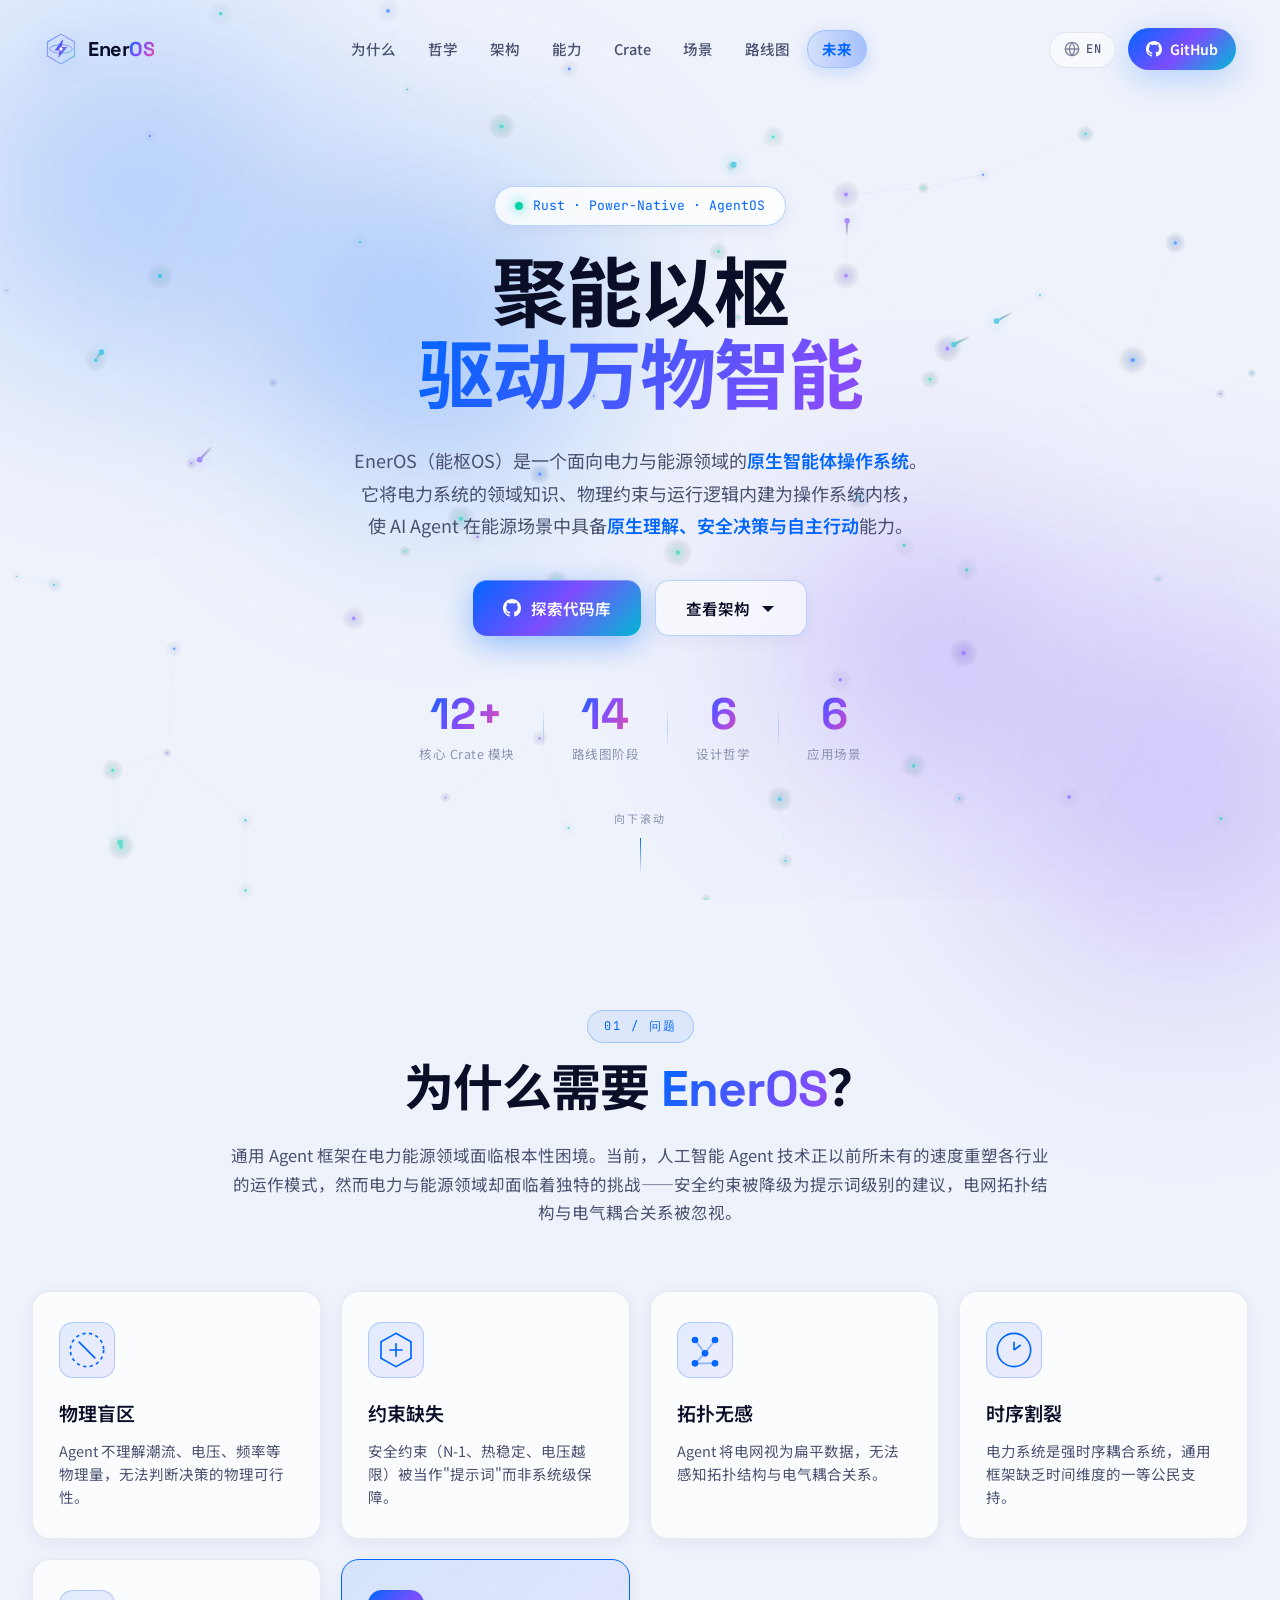
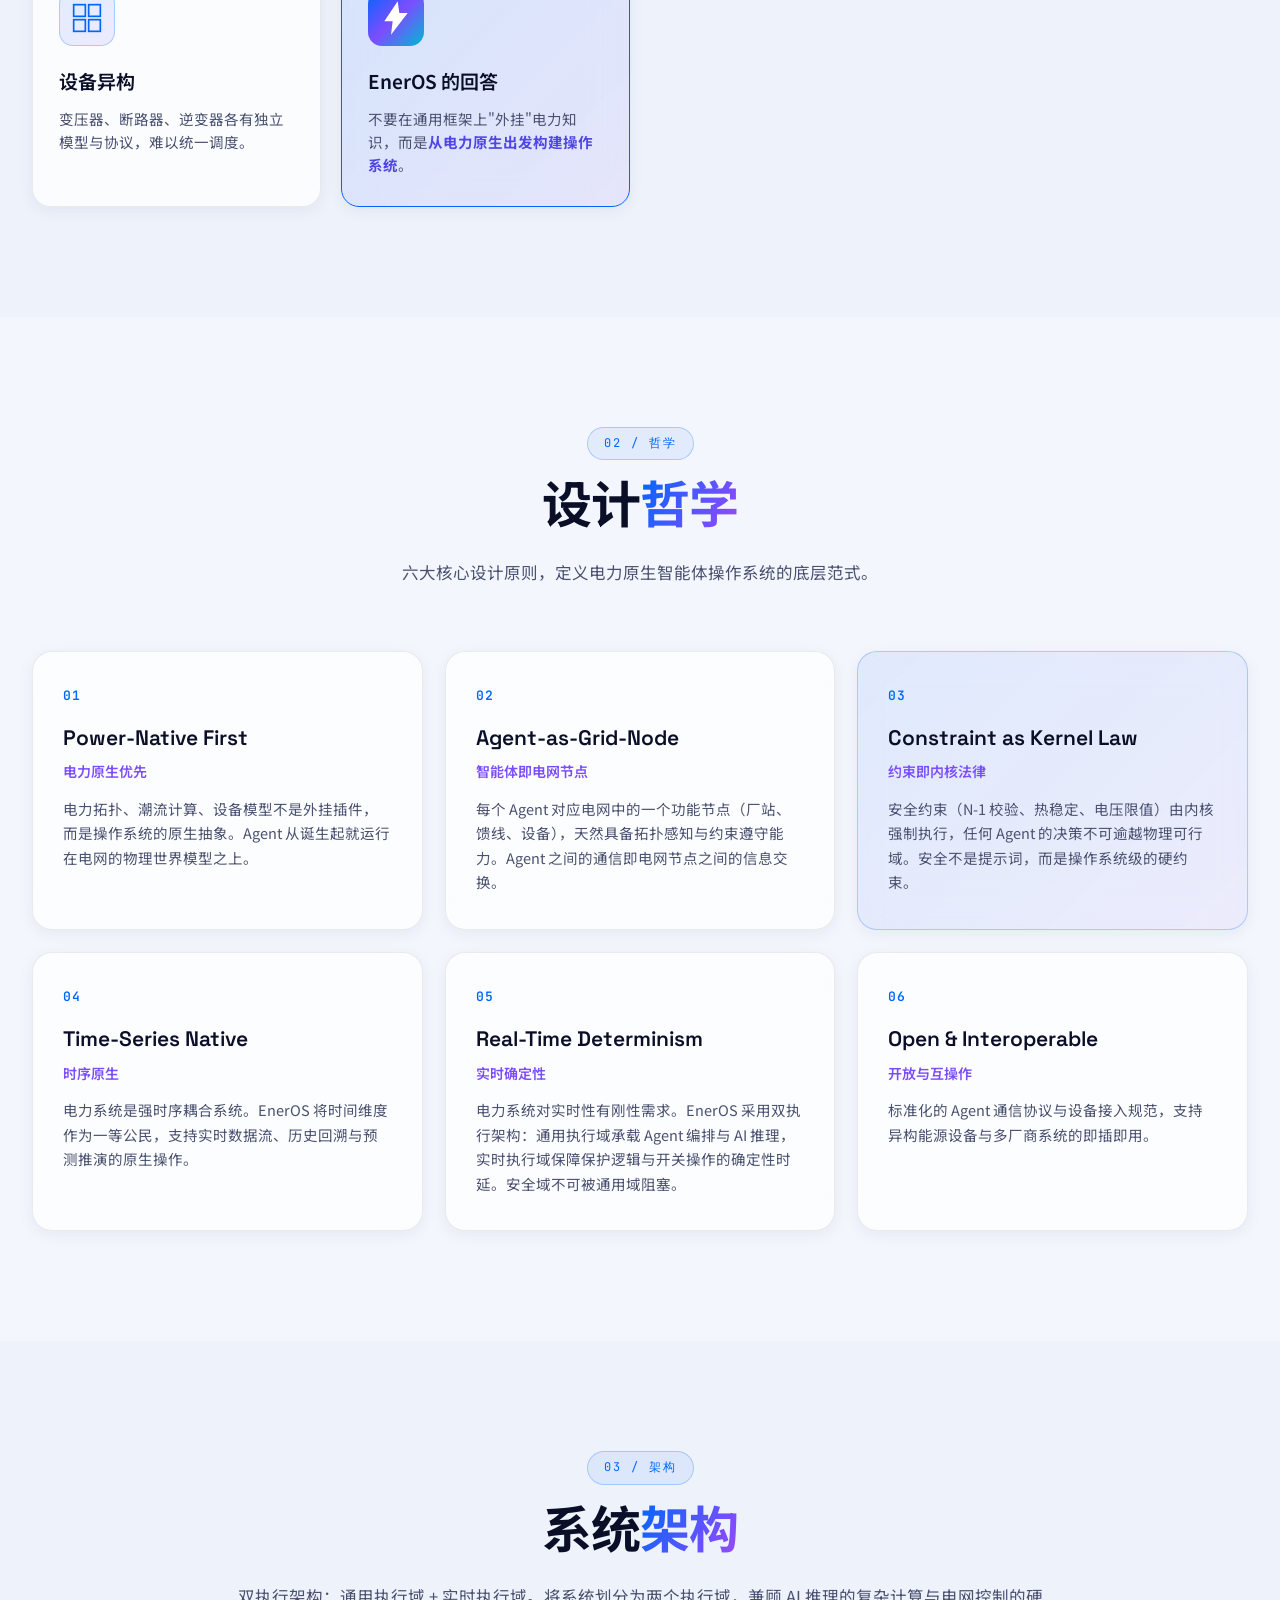
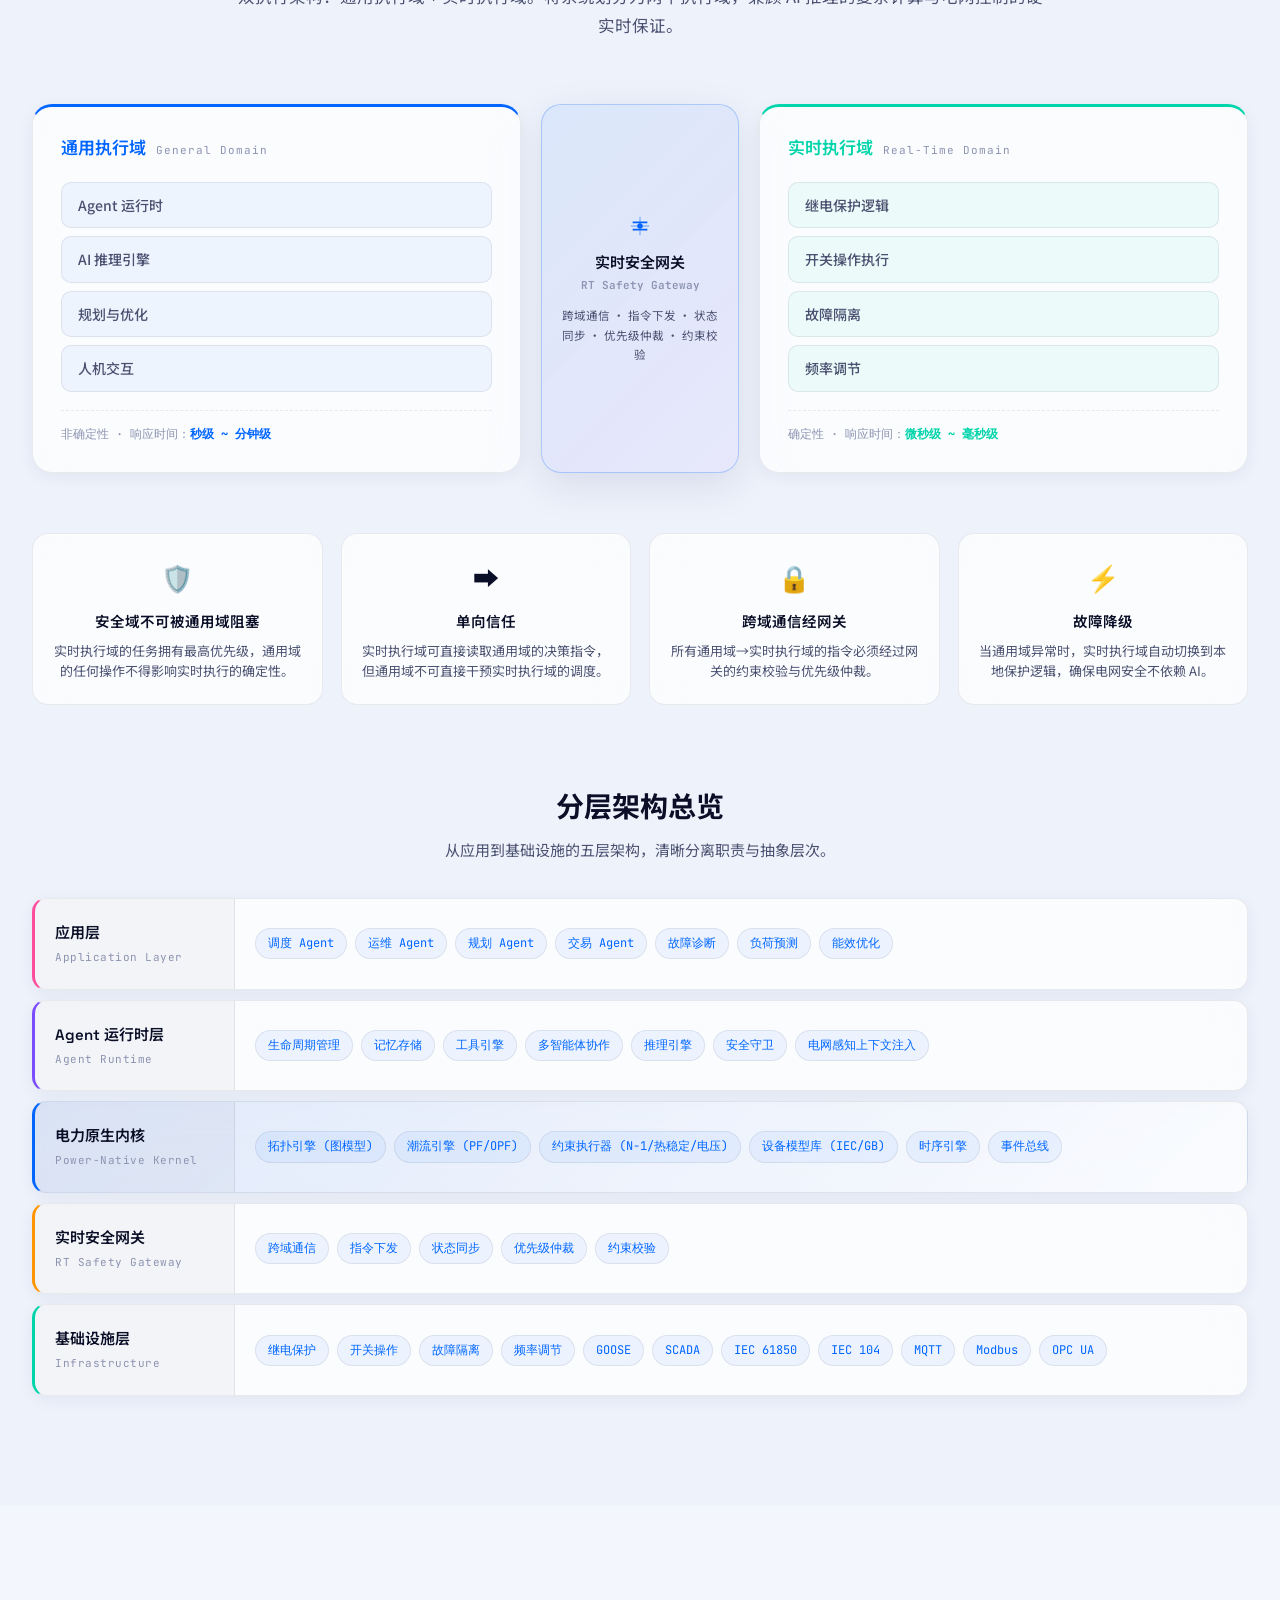
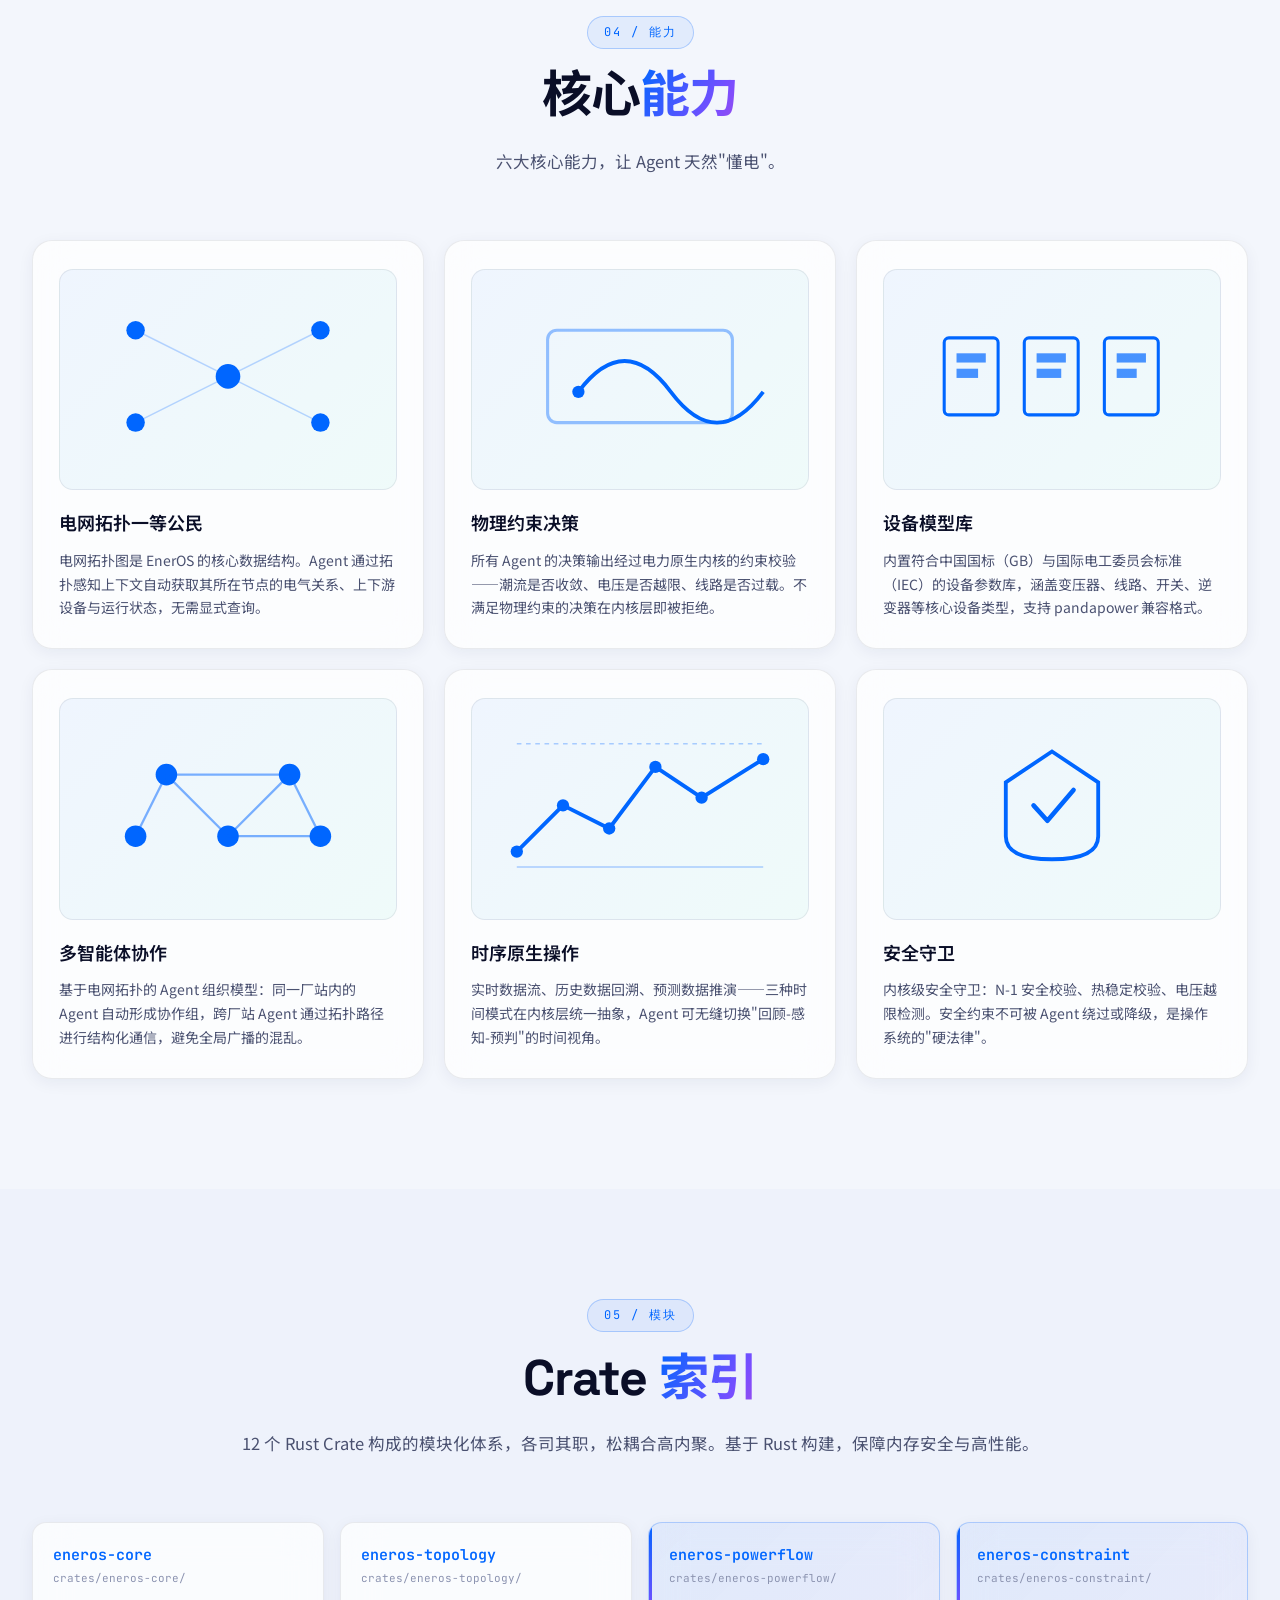
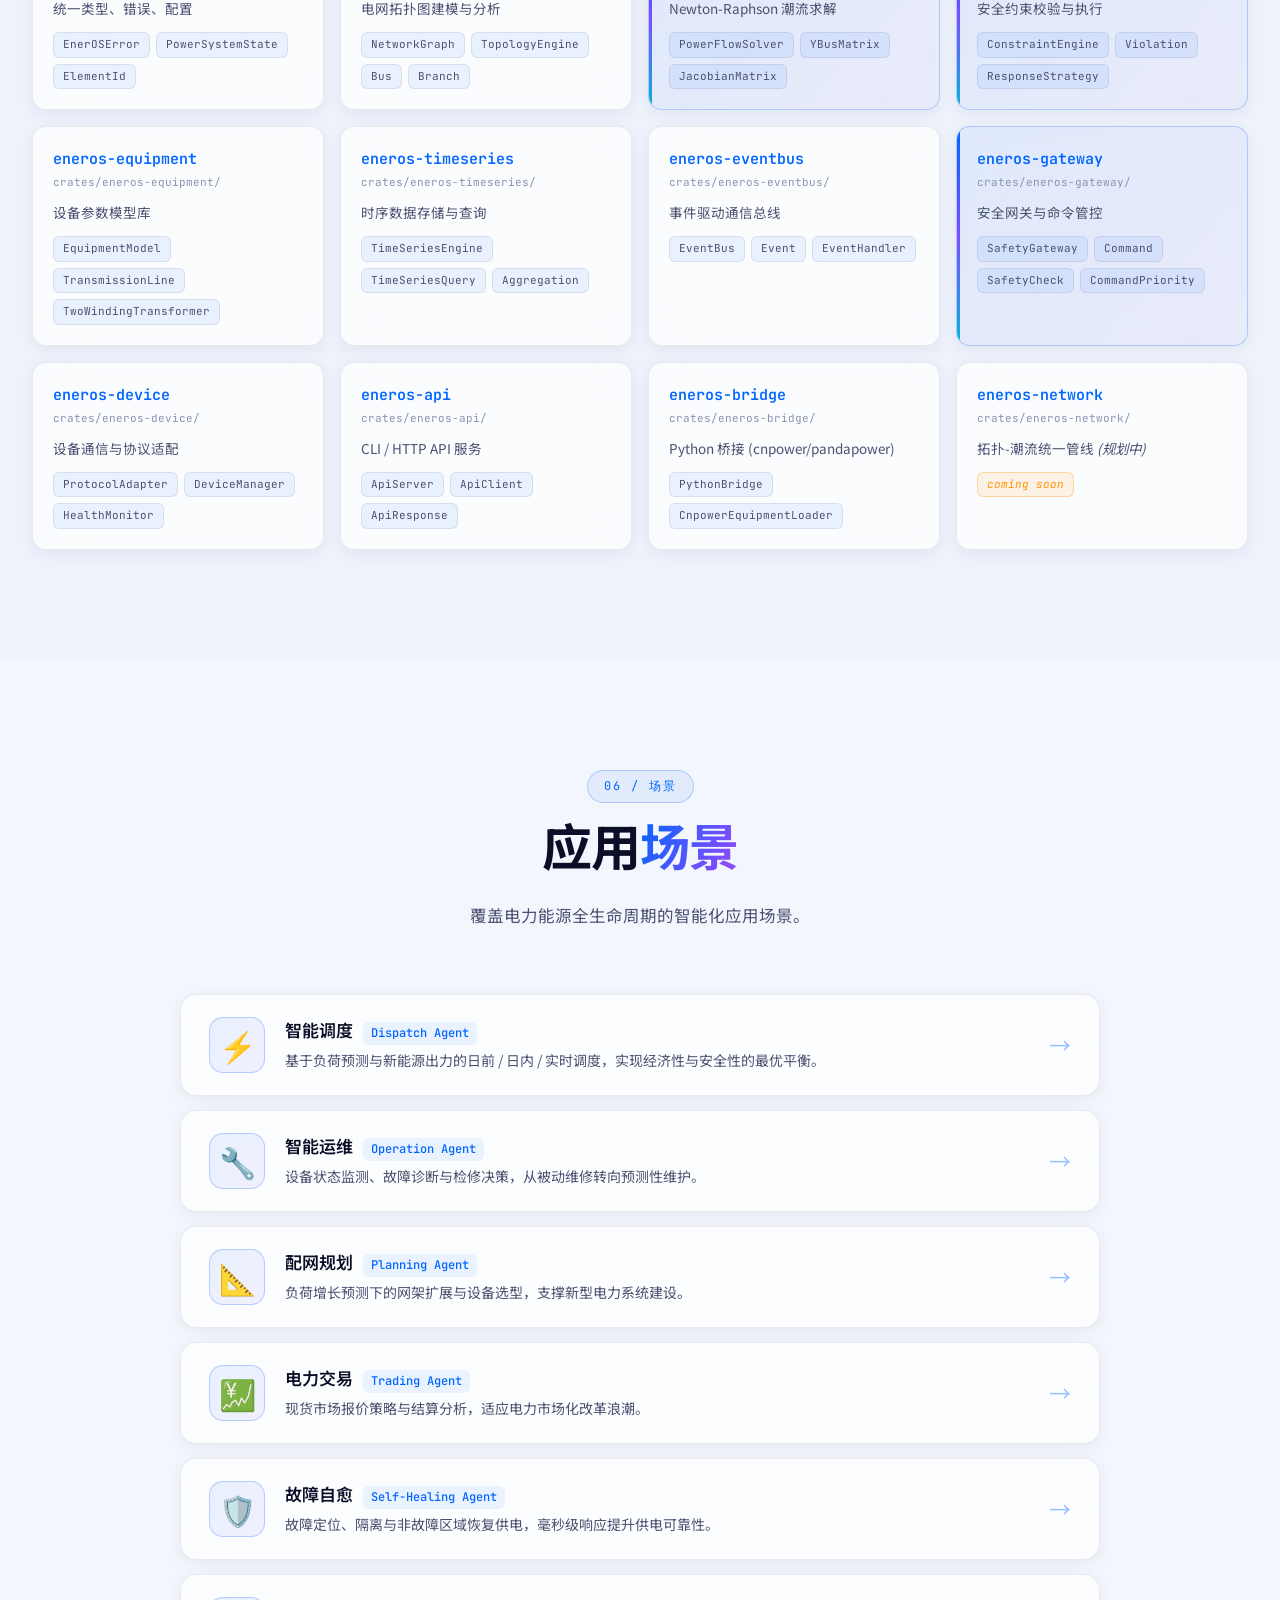
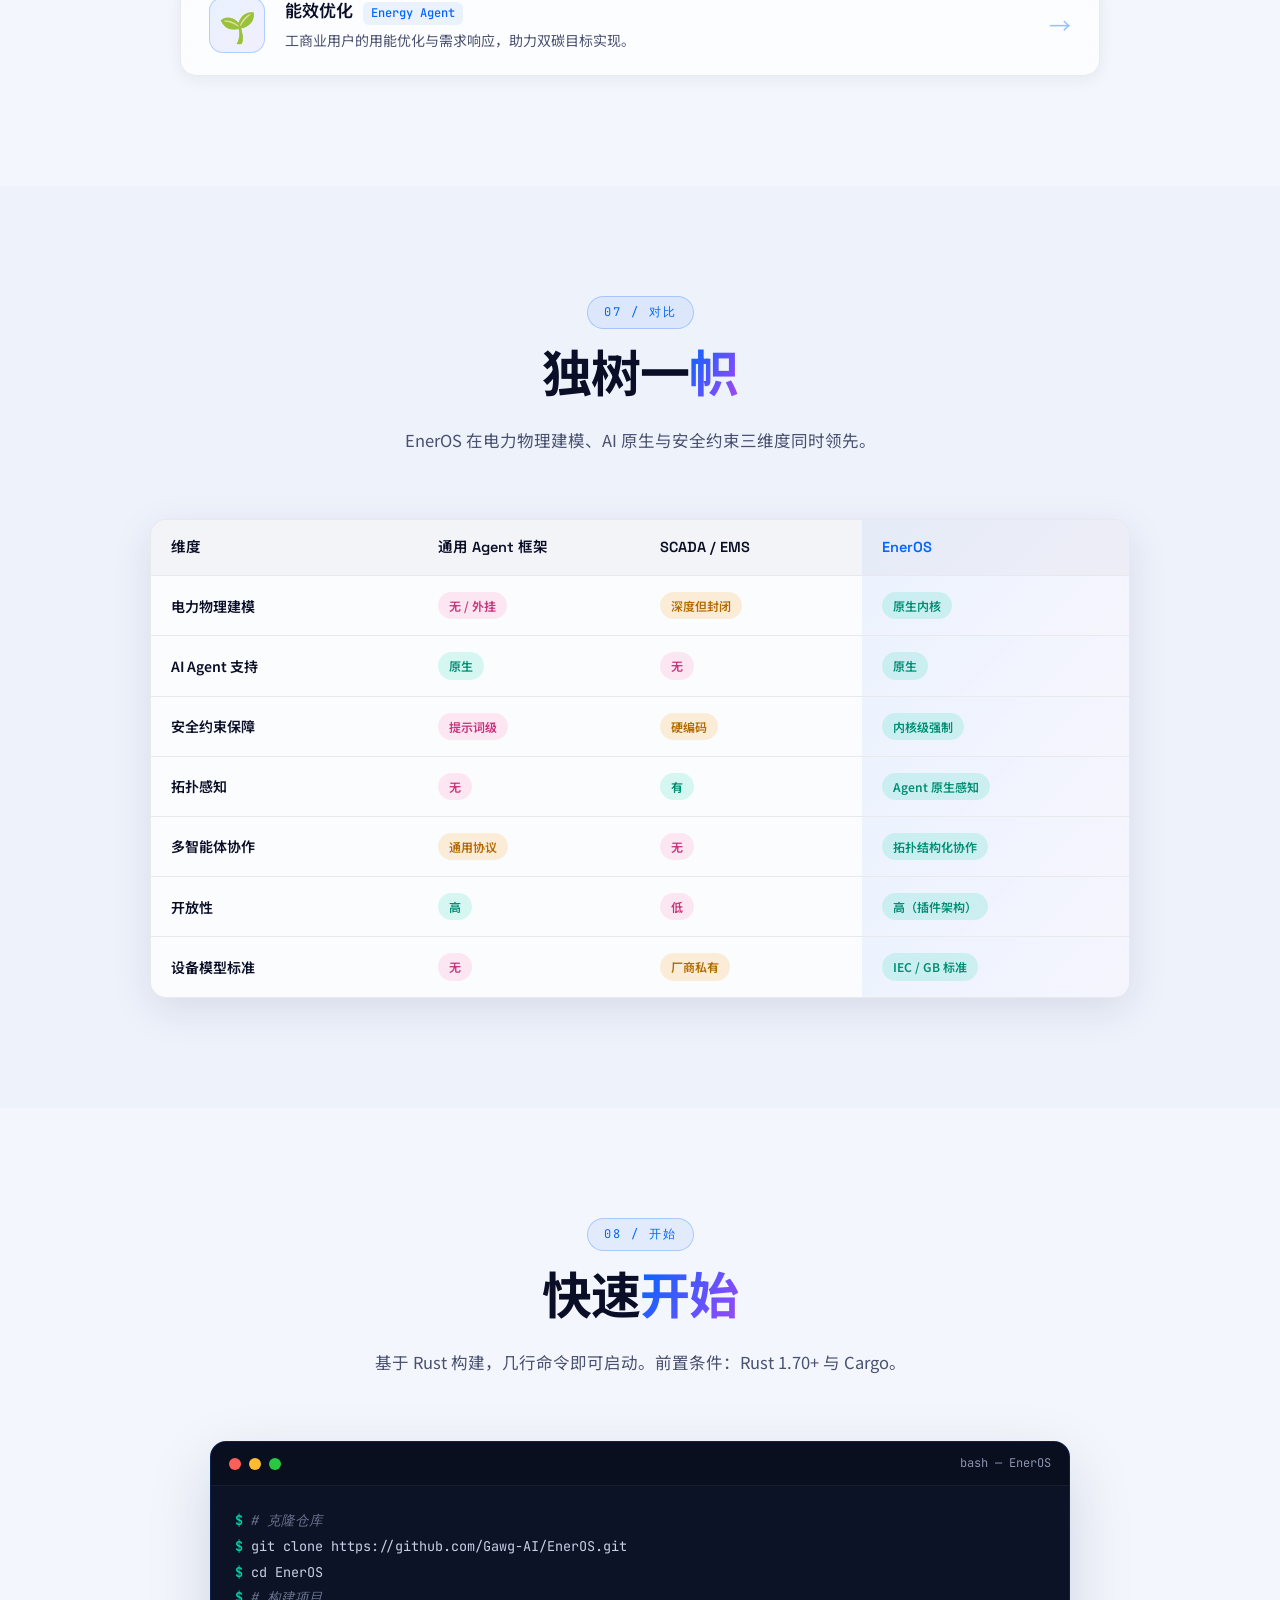
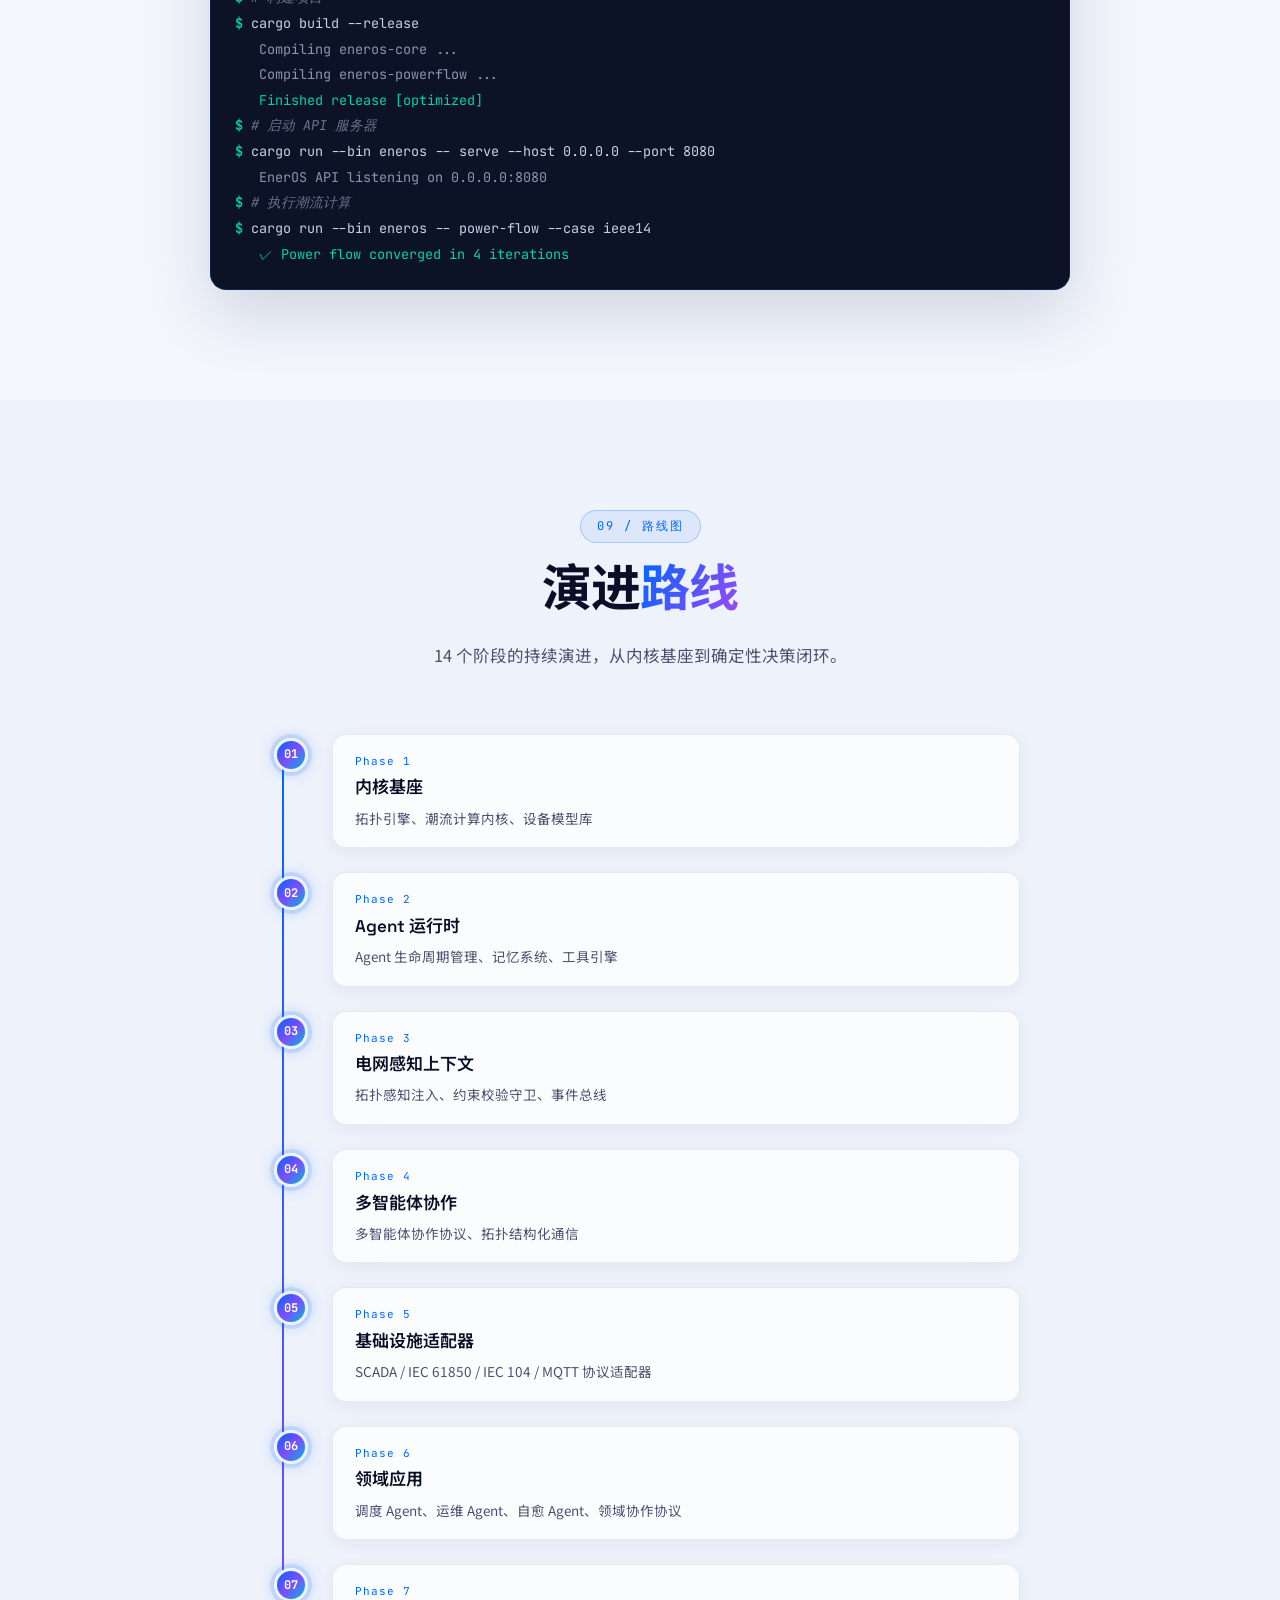
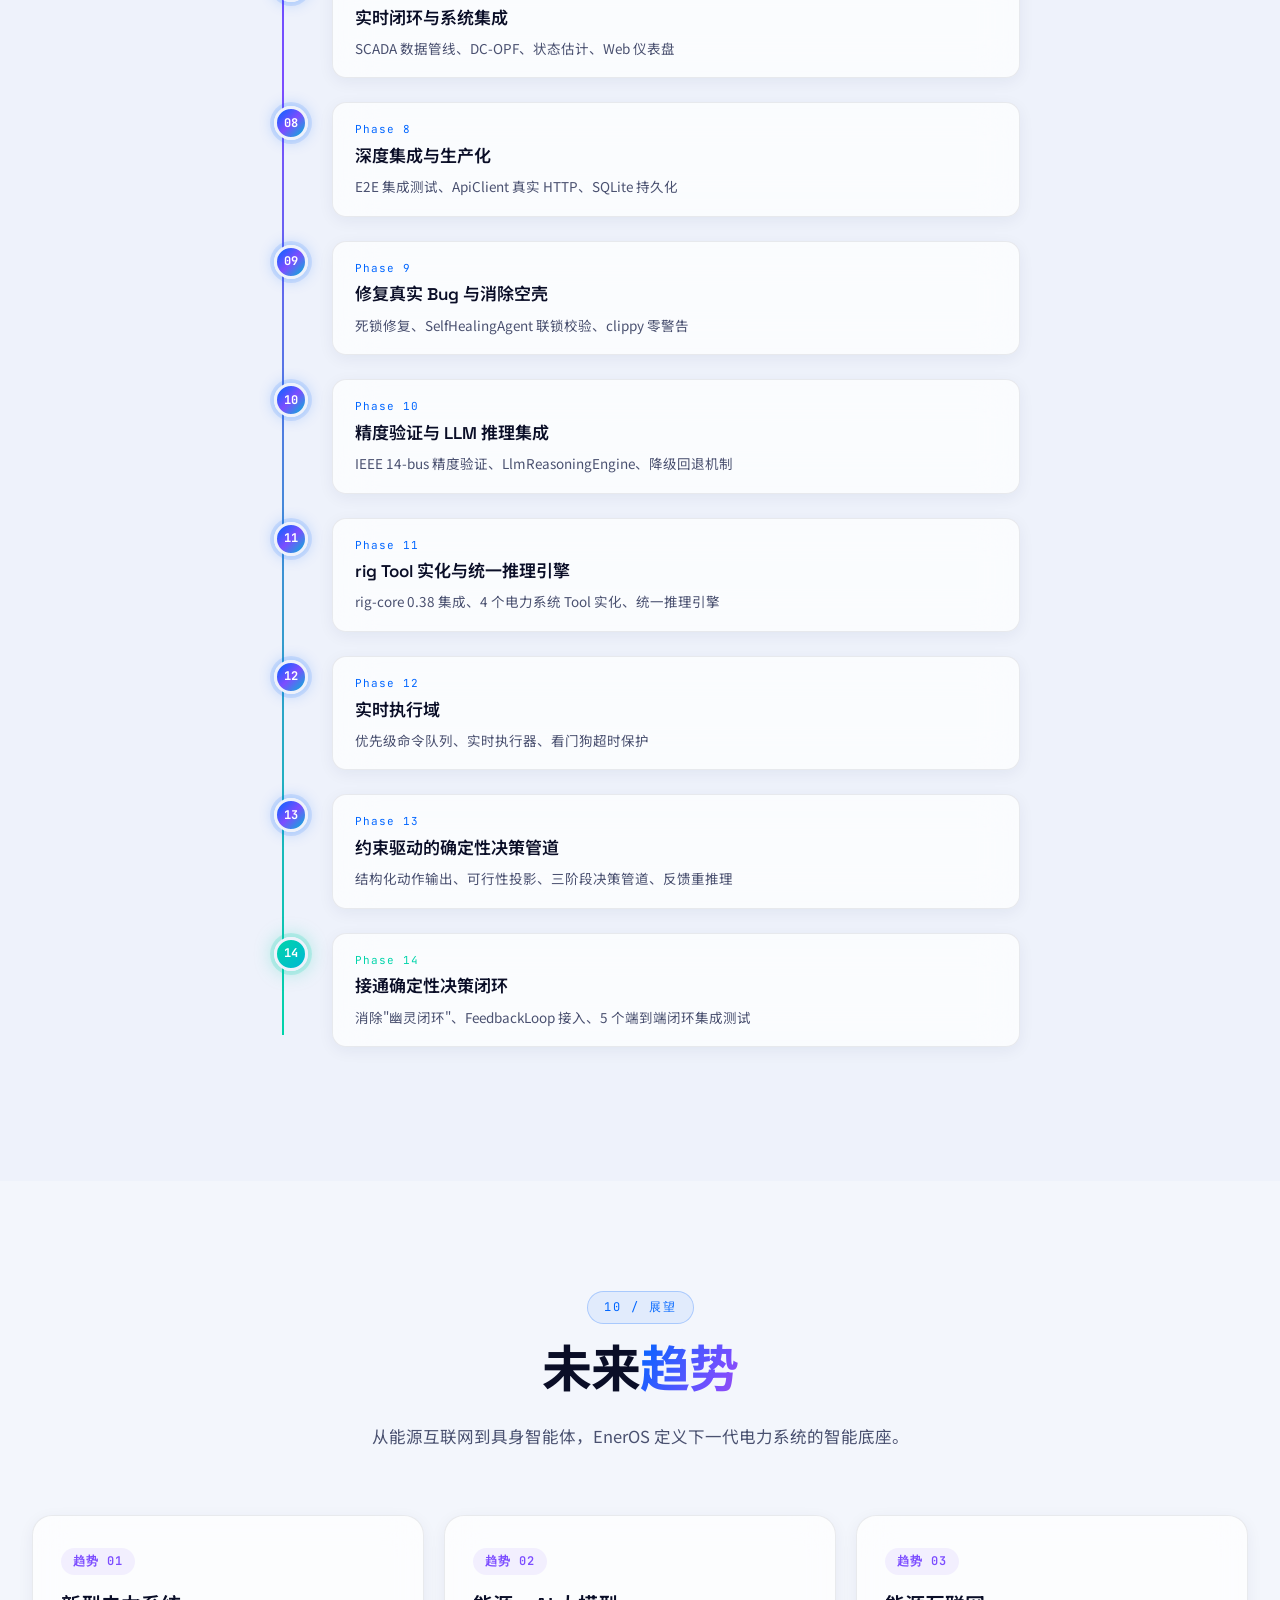
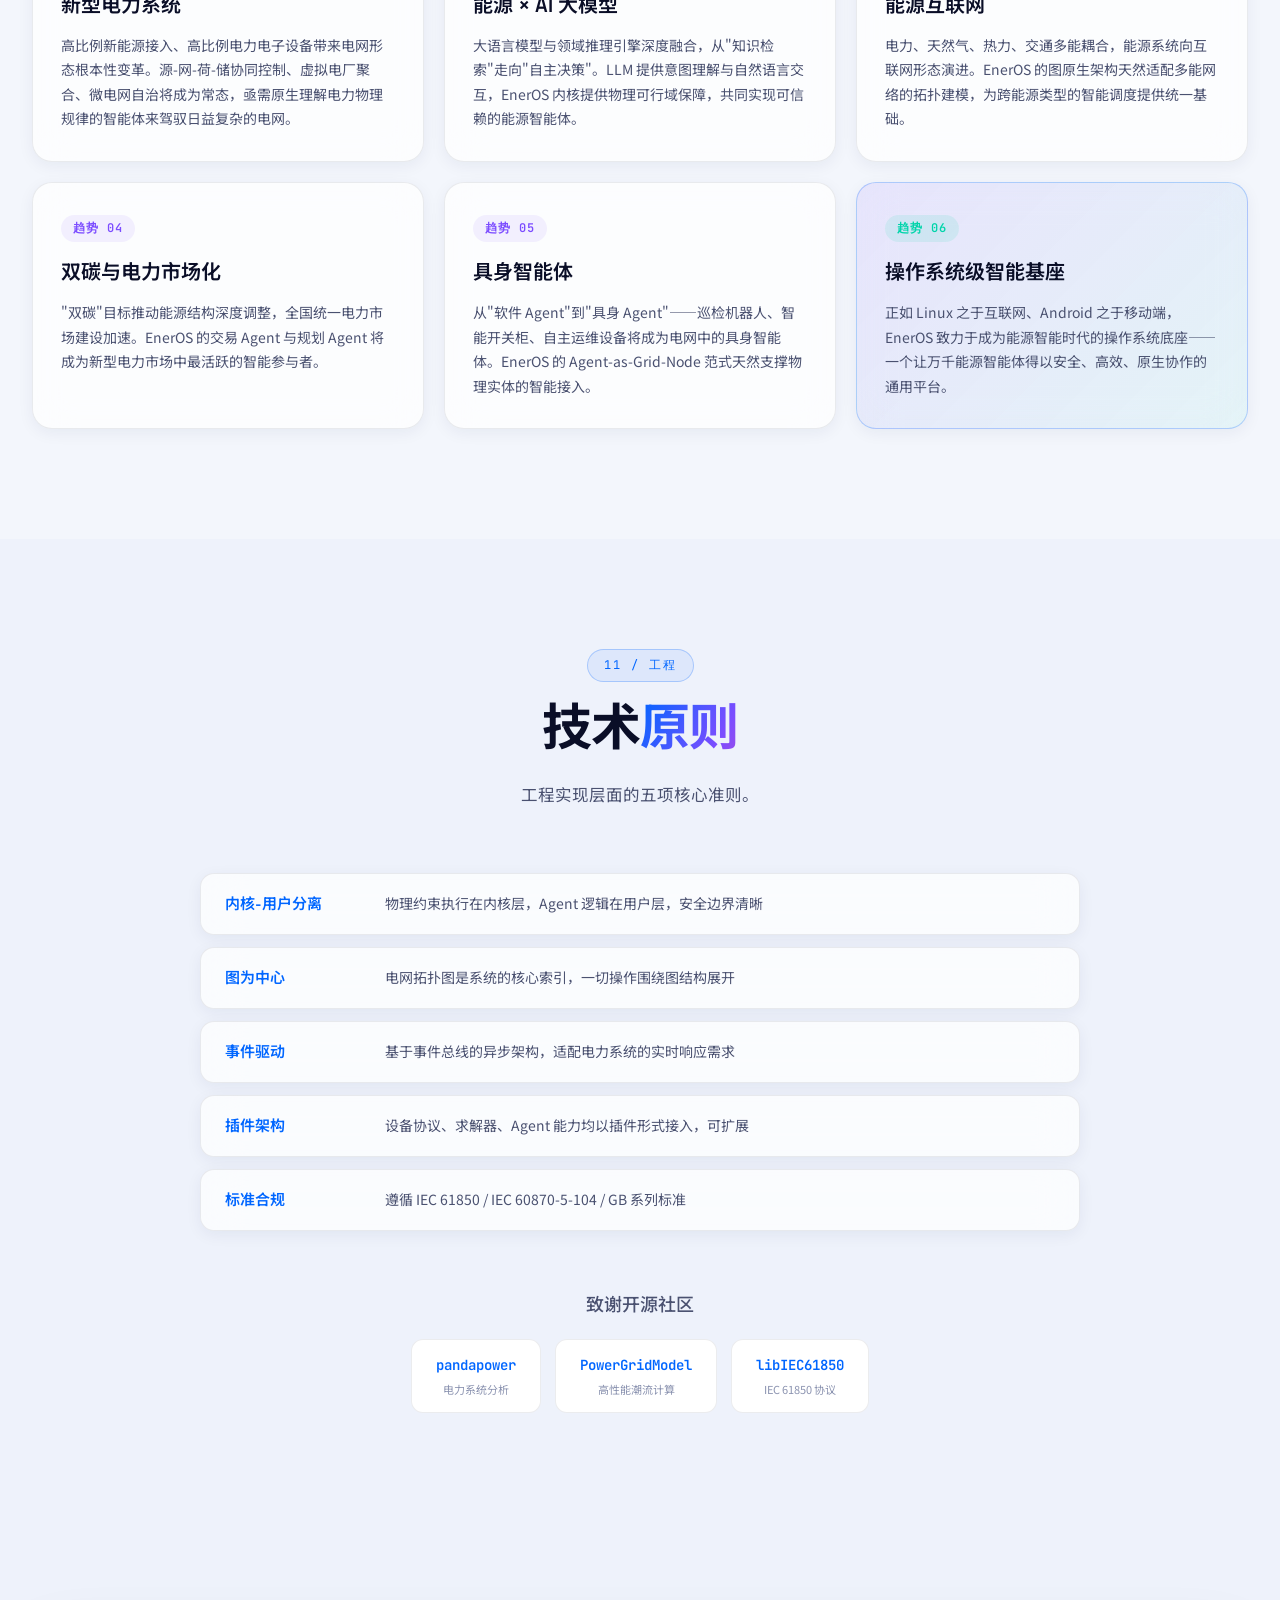
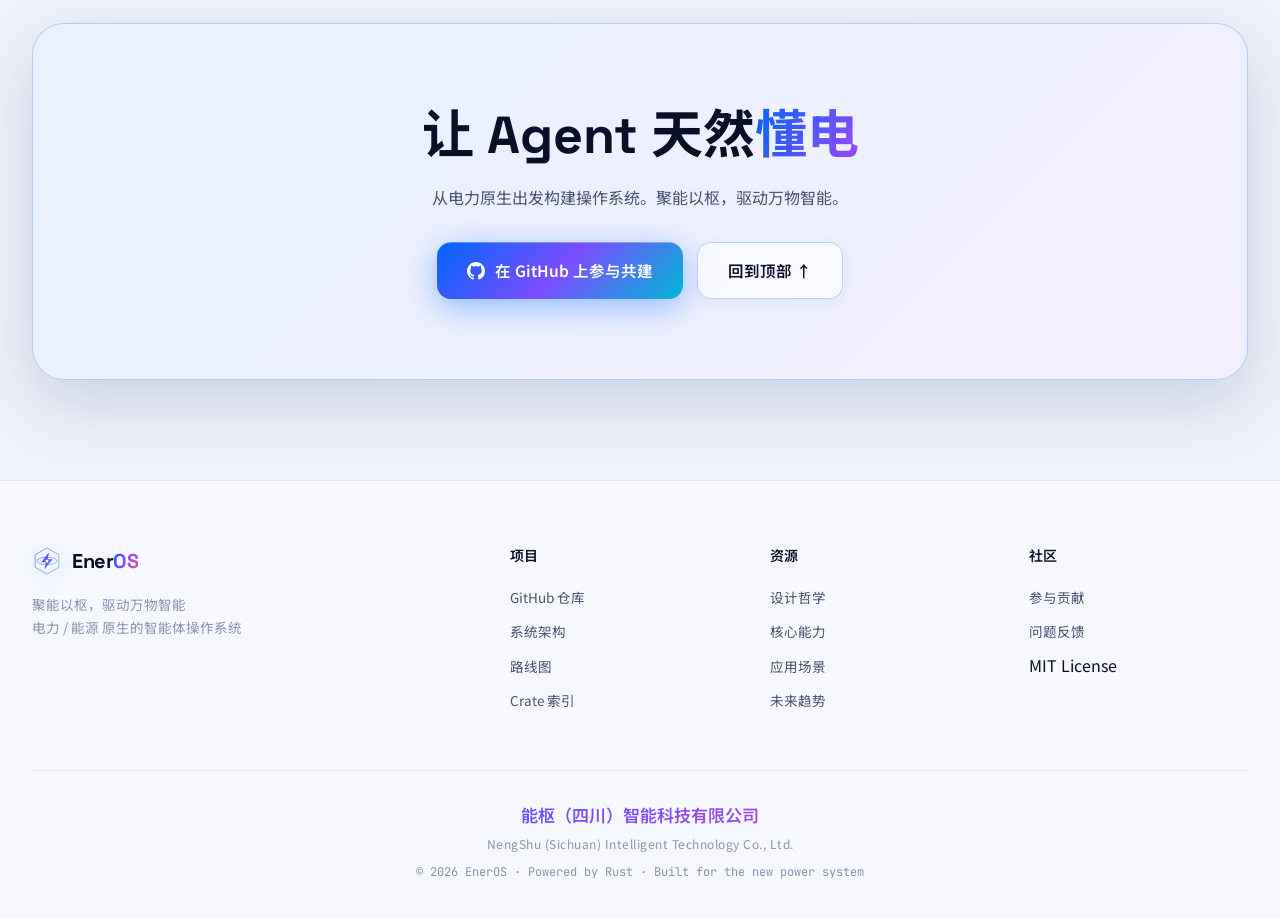
==== commit 6680f38e: "Refine language switcher with globe icon and subtle style" ====
--- a/index.html
+++ b/index.html
@@ -67,6 +67,10 @@
       </ul>
     </div>
     <div class="nav-actions">
+      <a href="en/index.html" class="lang-switch">
+        <svg class="lang-switch-icon" viewBox="0 0 24 24" fill="none" stroke="currentColor" stroke-width="2" stroke-linecap="round" stroke-linejoin="round"><circle cx="12" cy="12" r="10"/><line x1="2" y1="12" x2="22" y2="12"/><path d="M12 2a15.3 15.3 0 0 1 4 10 15.3 15.3 0 0 1-4 10 15.3 15.3 0 0 1-4-10 15.3 15.3 0 0 1 4-10z"/></svg>
+        <span class="lang-switch-text">EN</span>
+      </a>
       <a href="https://github.com/Gawg-AI/EnerOS" target="_blank" rel="noopener" class="nav-cta">
         <svg viewBox="0 0 16 16" width="16" height="16" fill="currentColor"><path d="M8 0C3.58 0 0 3.58 0 8c0 3.54 2.29 6.53 5.47 7.59.4.07.55-.17.55-.38 0-.19-.01-.82-.01-1.49-2.01.37-2.53-.49-2.69-.94-.09-.23-.48-.94-.82-1.13-.28-.15-.68-.52-.01-.53.63-.01 1.08.58 1.23.82.72 1.21 1.87.87 2.33.66.07-.52.28-.87.51-1.07-1.78-.2-3.64-.89-3.64-3.95 0-.87.31-1.59.82-2.15-.08-.2-.36-1.02.08-2.12 0 0 .67-.21 2.2.82.64-.18 1.32-.27 2-.27.68 0 1.36.09 2 .27 1.53-1.04 2.2-.82 2.2-.82.44 1.1.16 1.92.08 2.12.51.56.82 1.27.82 2.15 0 3.07-1.87 3.75-3.65 3.95.29.25.54.73.54 1.48 0 1.07-.01 1.93-.01 2.2 0 .21.15.46.55.38A8.013 8.013 0 0016 8c0-4.42-3.58-8-8-8z"/></svg>
         <span>GitHub</span>
--- a/styles.css
+++ b/styles.css
@@ -387,6 +387,53 @@
     color: var(--blue);
     font-weight: 700;
 }
+/* ===== 语言切换 ===== */
+.lang-switch {
+    display: inline-flex;
+    align-items: center;
+    gap: 6px;
+    padding: 7px 14px;
+    font-family: var(--font-mono);
+    font-size: 12px;
+    font-weight: 500;
+    color: var(--text-secondary);
+    background: rgba(255, 255, 255, 0.5);
+    border: 1px solid var(--border);
+    border-radius: 100px;
+    backdrop-filter: blur(10px);
+    transition: all 0.3s ease;
+    letter-spacing: 0.5px;
+    position: relative;
+    overflow: hidden;
+}
+.lang-switch::before {
+    content: '';
+    position: absolute;
+    inset: 0;
+    border-radius: 100px;
+    background: linear-gradient(135deg, rgba(0,102,255,0.08), rgba(124,77,255,0.06));
+    opacity: 0;
+    transition: opacity 0.3s ease;
+}
+.lang-switch:hover::before { opacity: 1; }
+.lang-switch:hover {
+    color: var(--blue);
+    border-color: var(--border-bright);
+    transform: translateY(-2px);
+    box-shadow: var(--shadow-sm);
+}
+.lang-switch-icon {
+    width: 16px;
+    height: 16px;
+    opacity: 0.7;
+    position: relative;
+    z-index: 1;
+}
+.lang-switch-text {
+    position: relative;
+    z-index: 1;
+}
+
 .nav-actions { display: flex; align-items: center; gap: 12px; }
 .nav-cta {
     display: inline-flex;
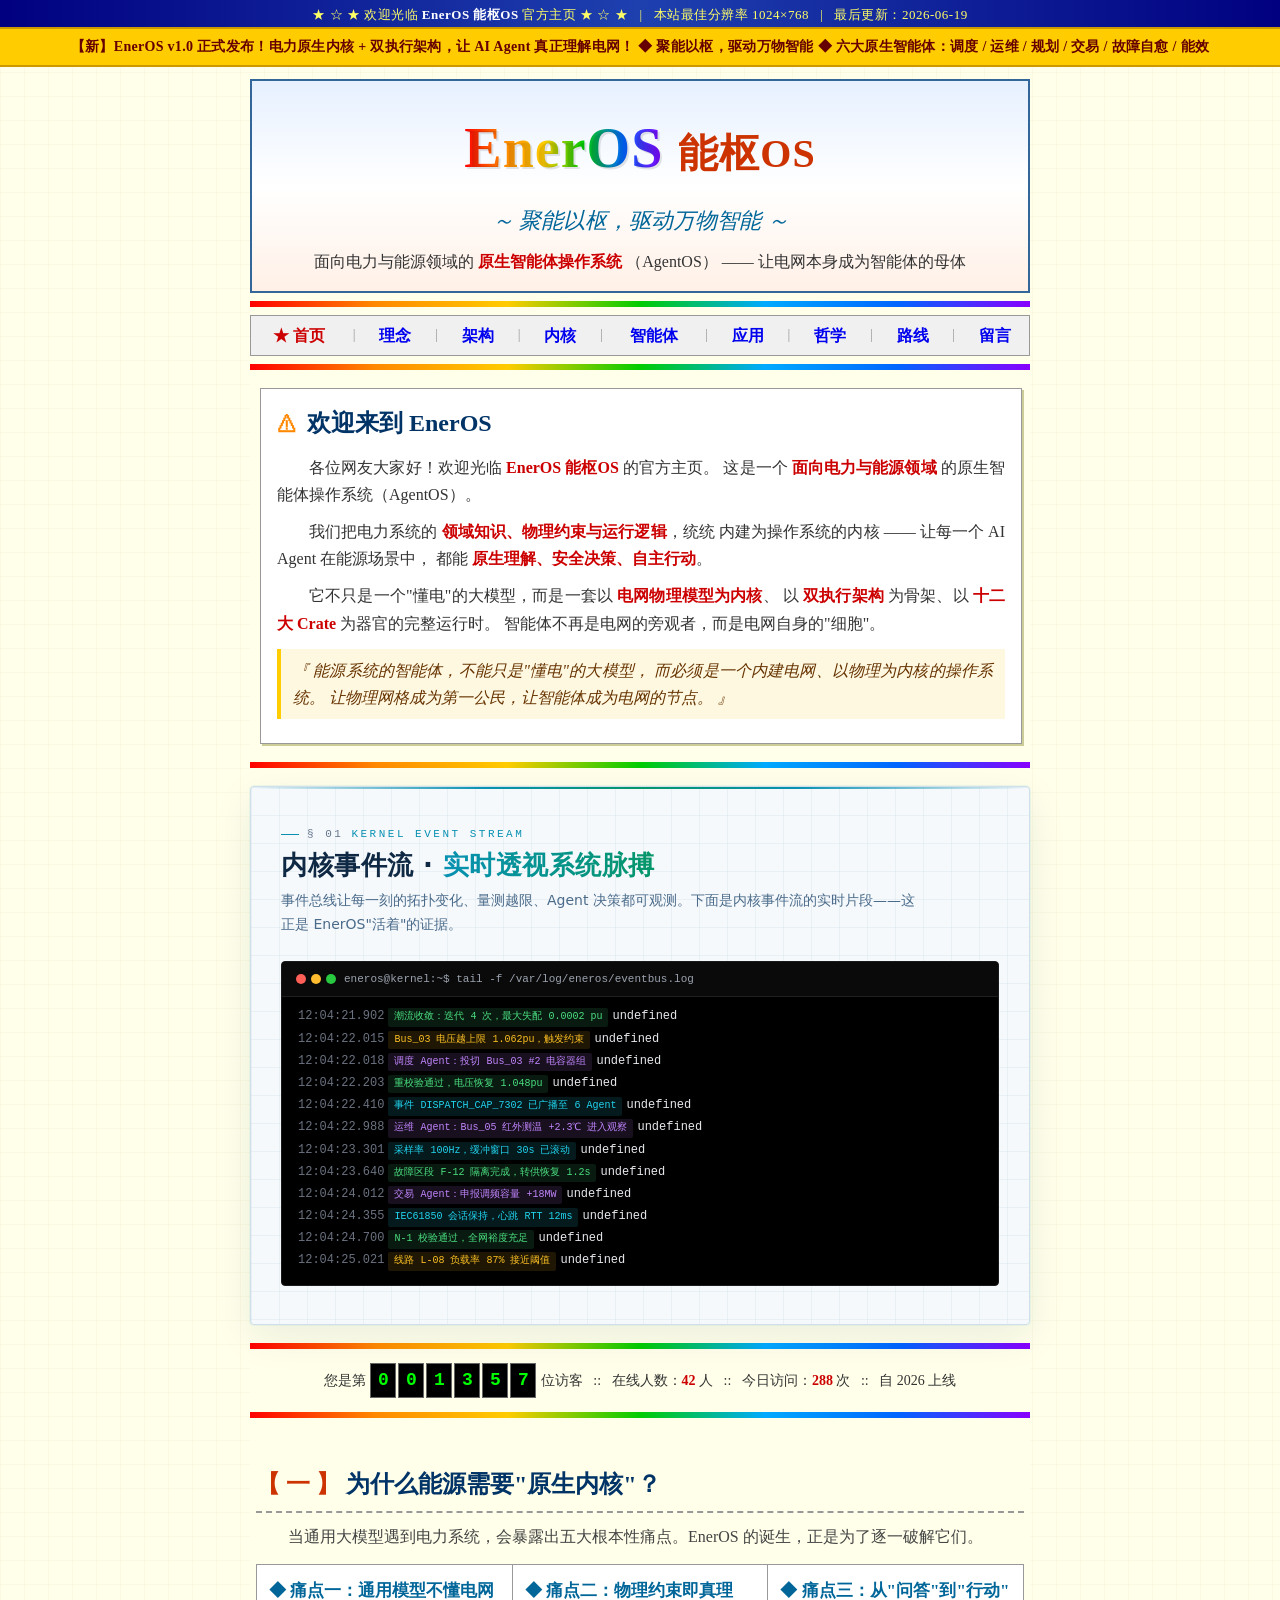
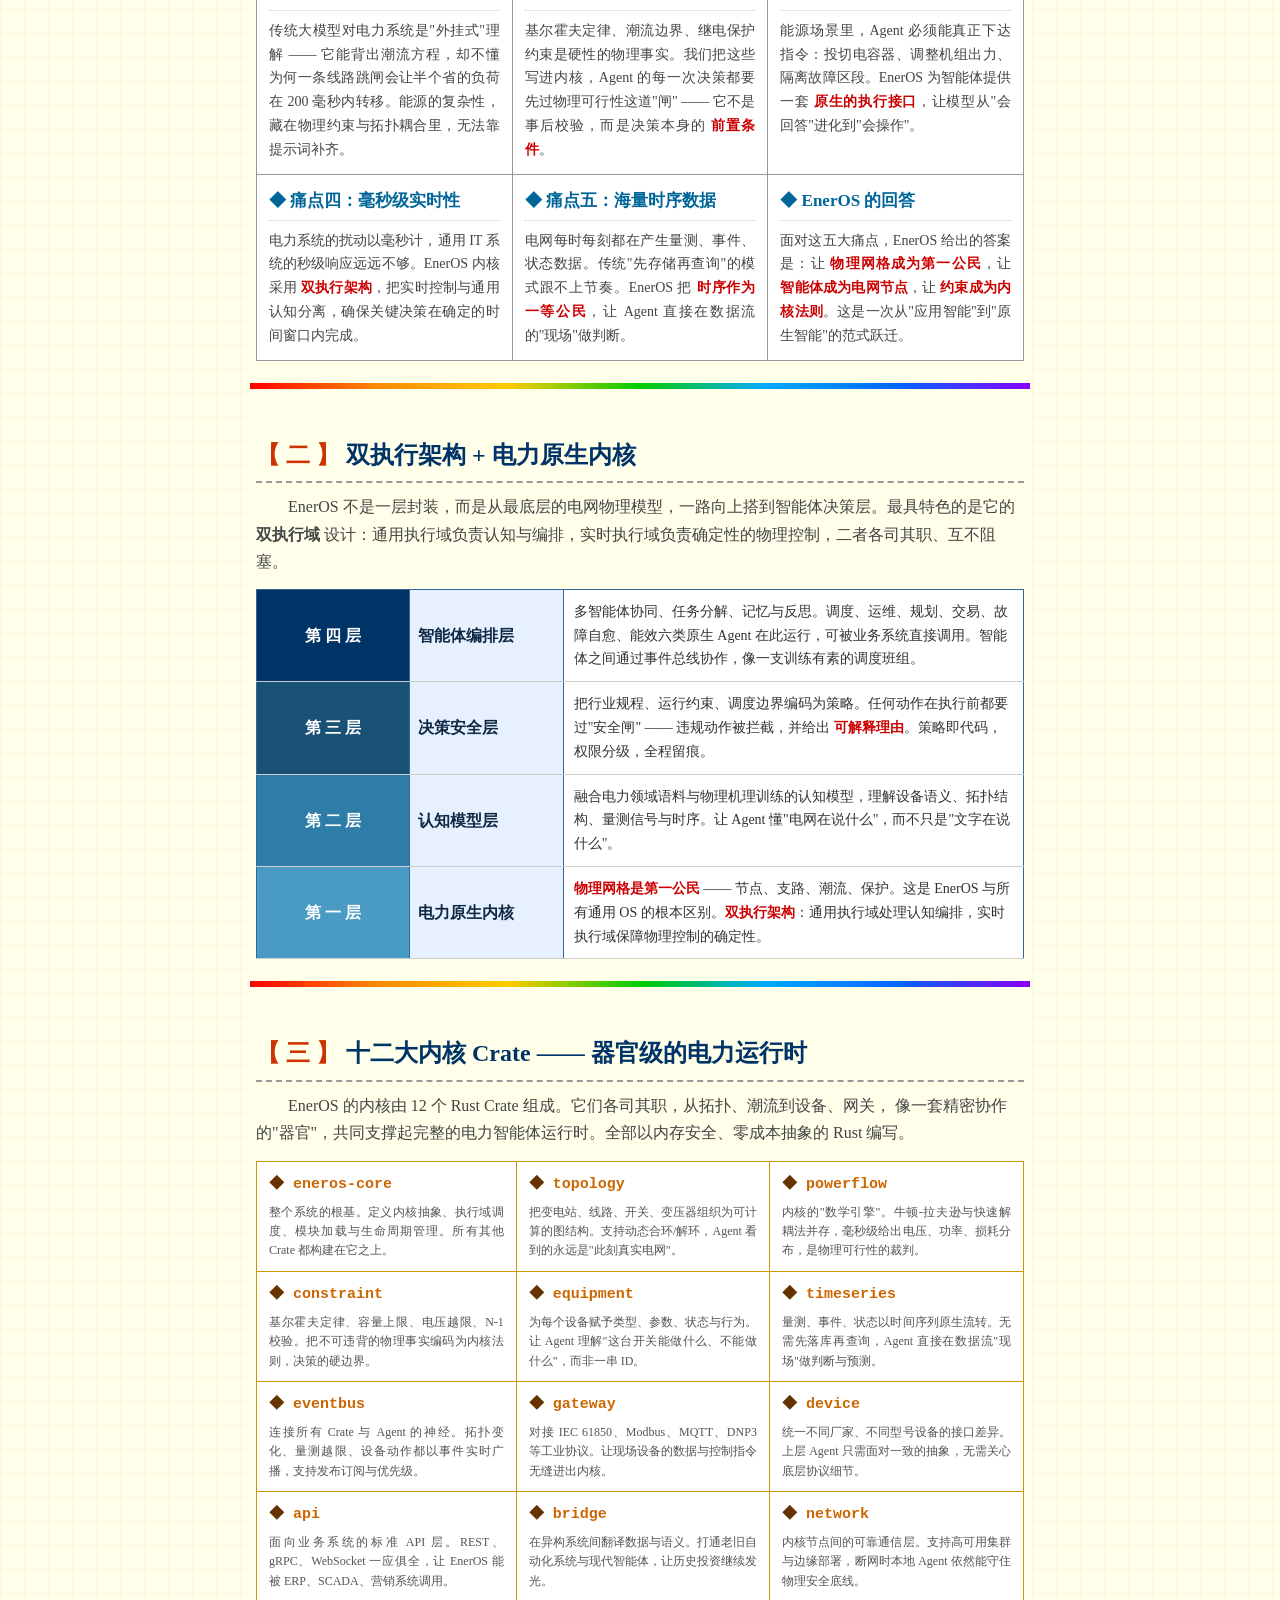
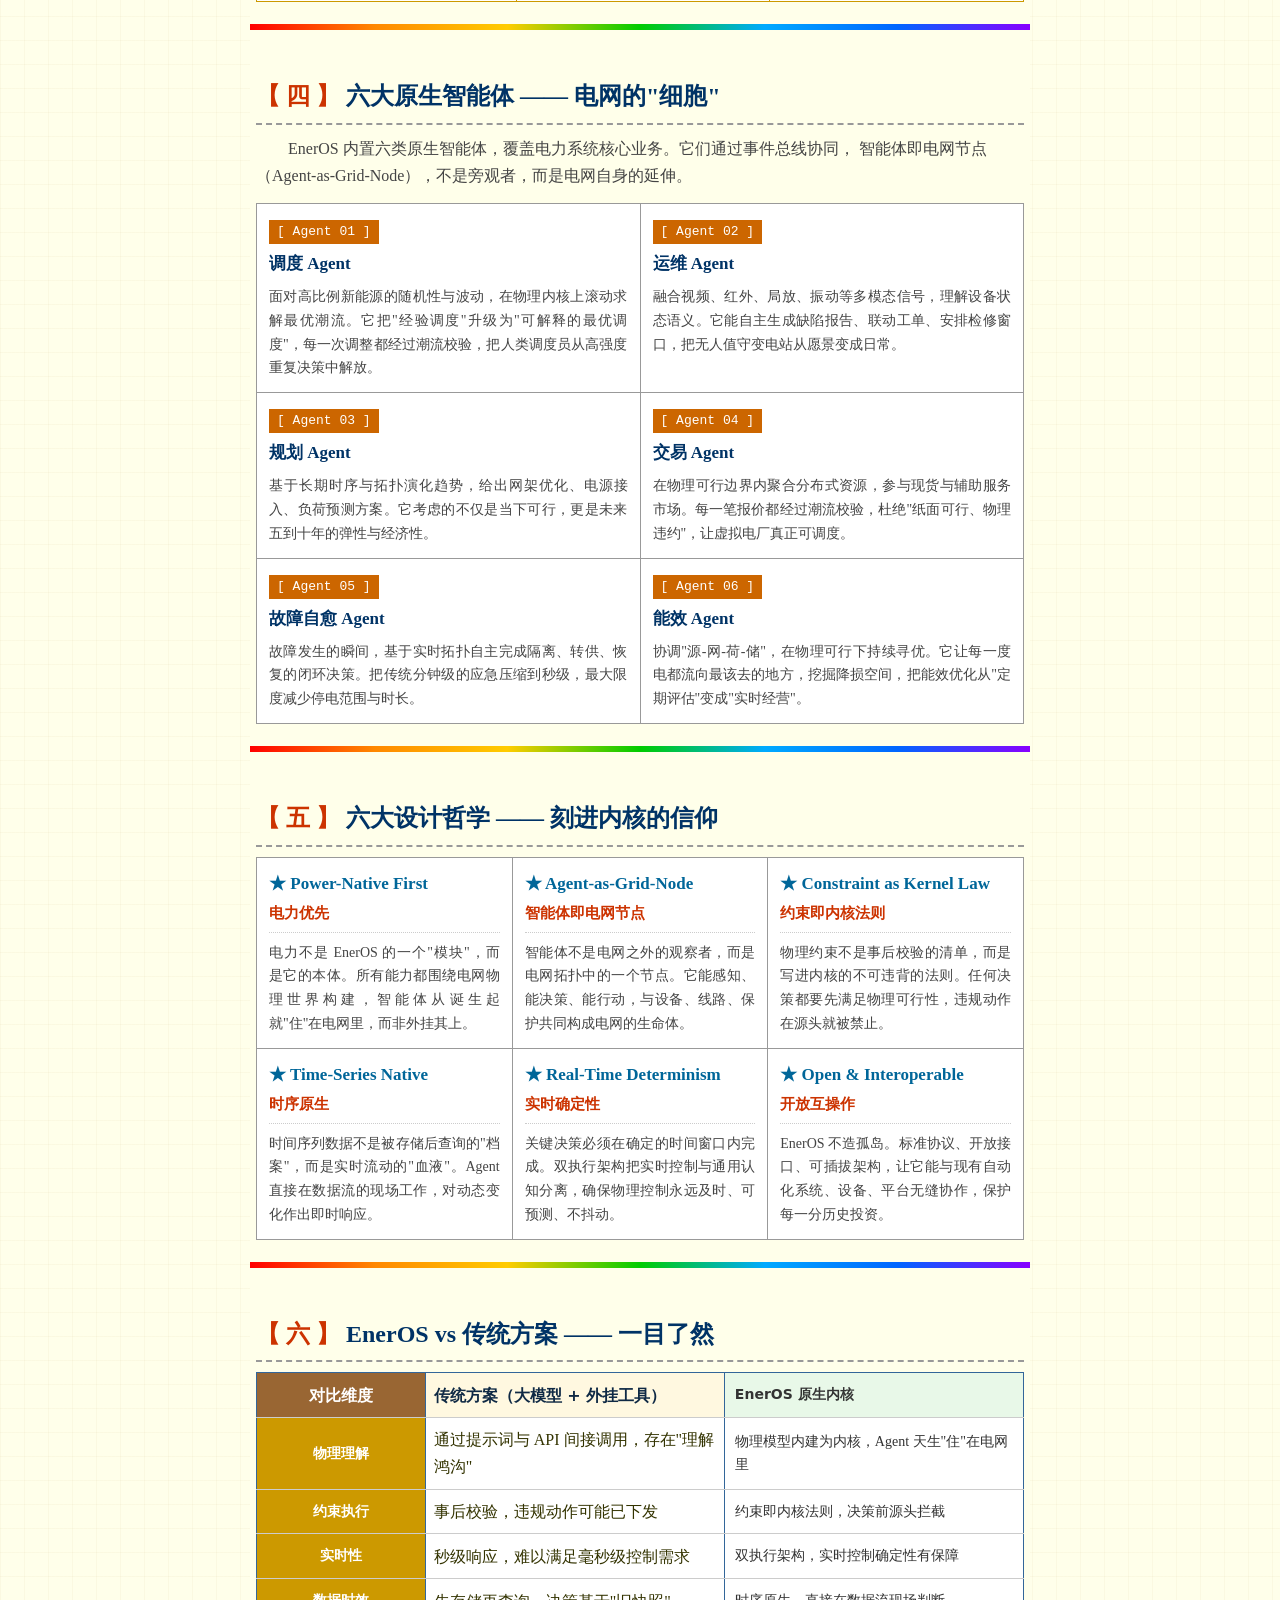
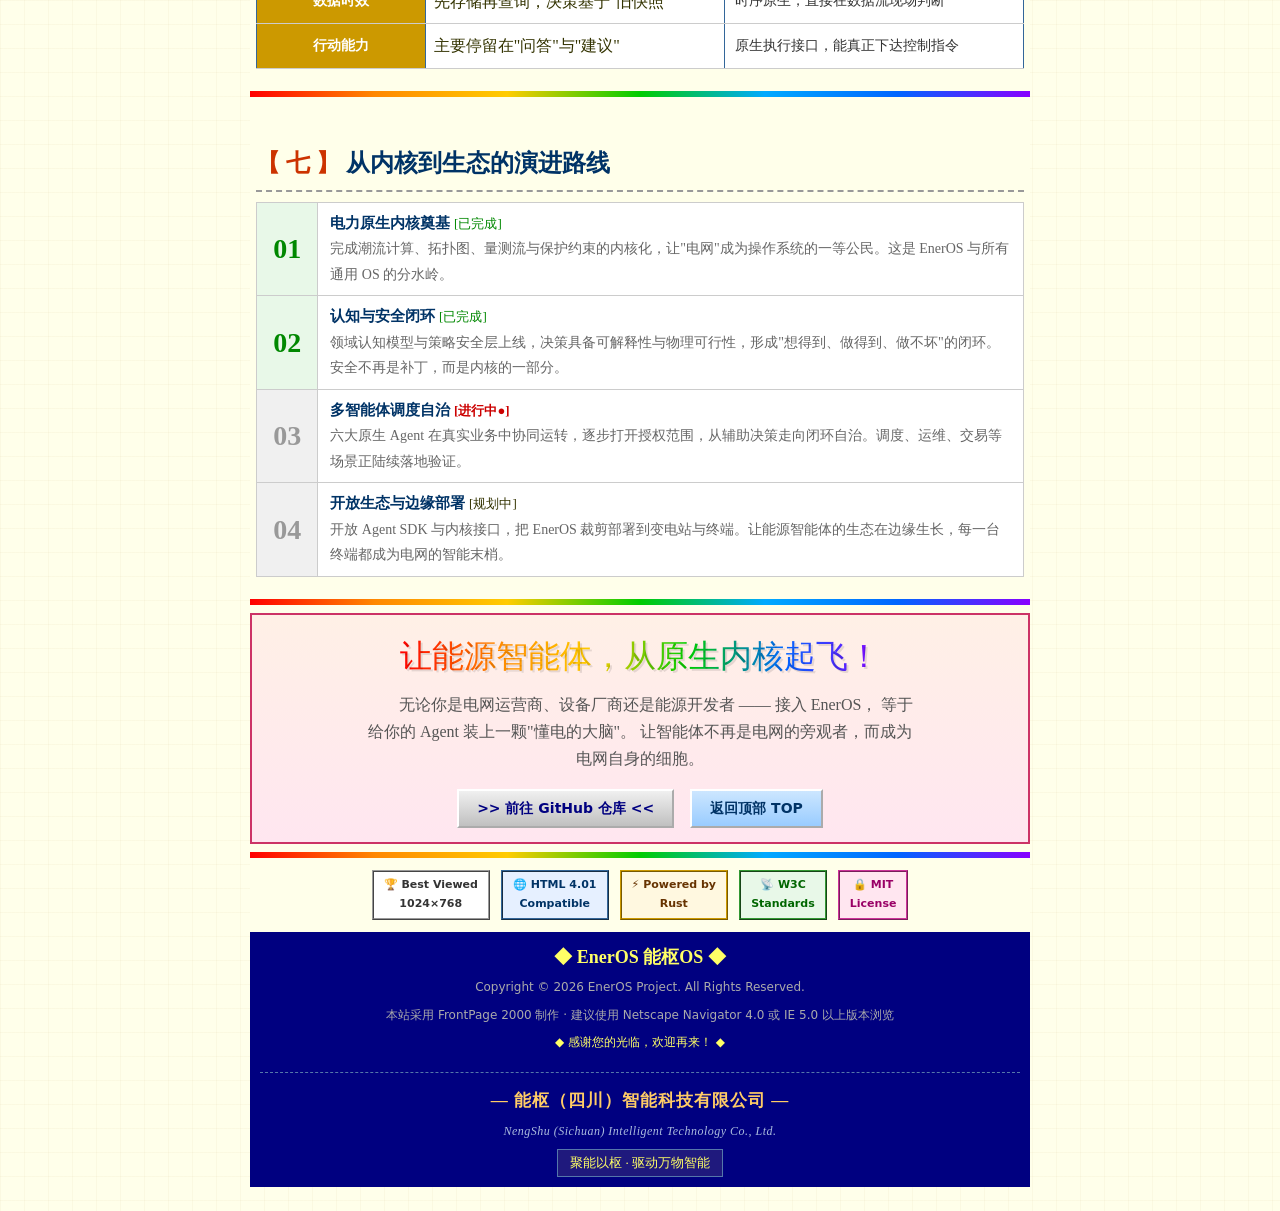
==== commit af49907f: "重构网站：Web1.0 复古风 + 浅色 CORE 事件流终端 - 全站采用公元 2000 年 Web1.0 复古风格（米黄底/表格布局/彩虹分割/访客计数器） - 中部嵌浅色 CORE 模块，含内核" ====
--- a/index.html
+++ b/index.html
@@ -1,1015 +1,489 @@
 <!DOCTYPE html>
 <html lang="zh-CN">
 <head>
-<meta charset="UTF-8">
-<meta name="viewport" content="width=device-width, initial-scale=1.0">
-<title>EnerOS · 能枢OS — 电力能源原生的智能体操作系统</title>
-<meta name="description" content="EnerOS（能枢OS）是一个面向电力与能源领域的原生智能体操作系统（AgentOS），将电力系统的领域知识、物理约束与运行逻辑内建为操作系统内核。">
-<link rel="preconnect" href="https://fonts.googleapis.com">
-<link rel="preconnect" href="https://fonts.gstatic.com" crossorigin>
-<link href="https://fonts.googleapis.com/css2?family=Space+Grotesk:wght@400;500;600;700&family=JetBrains+Mono:wght@400;500;600&family=Noto+Sans+SC:wght@300;400;500;700;900&display=swap" rel="stylesheet">
-<link rel="stylesheet" href="styles.css">
+  <meta charset="UTF-8" />
+  <meta name="viewport" content="width=device-width, initial-scale=1.0" />
+  <title>::: EnerOS 能枢OS :: 聚能以枢，驱动万物智能 :::</title>
+  <meta name="generator" content="Microsoft FrontPage 2000" />
+  <meta name="description" content="EnerOS（能枢OS）—— 面向电力与能源领域的原生智能体操作系统（AgentOS）。将电力系统的领域知识、物理约束与运行逻辑内建为操作系统内核。" />
+  <meta name="keywords" content="EnerOS,能枢OS,AgentOS,电力系统,智能体,能源,内核,潮流计算,Rust,Agent" />
+  <link rel="stylesheet" href="styles.css" />
 </head>
 <body>
 
-<!-- ============ 加载动画 ============ -->
-<div class="loader" id="loader">
-  <div class="loader-core">
-    <svg class="loader-svg" viewBox="0 0 100 100">
-      <circle cx="50" cy="50" r="40" class="loader-ring"/>
-      <circle cx="50" cy="50" r="40" class="loader-progress"/>
-    </svg>
-    <div class="loader-text">EnerOS</div>
+  <!-- ========== Web1.0 经典：顶部欢迎横幅 ========== -->
+  <table border="0" cellpadding="0" cellspacing="0" width="100%" class="top-banner">
+    <tr>
+      <td align="center">
+        <font class="banner-text">
+          ★ ☆ ★ 欢迎光临 <b>EnerOS 能枢OS</b> 官方主页 ★ ☆ ★ &nbsp;&nbsp;|&nbsp;&nbsp;
+          本站最佳分辨率 1024×768 &nbsp;&nbsp;|&nbsp;&nbsp;
+          最后更新：2026-06-19
+        </font>
+      </td>
+    </tr>
+  </table>
+
+  <!-- ========== 静态公告条（替代原跑马灯） ========== -->
+  <div class="notice-bar">
+    【新】EnerOS v1.0 正式发布！电力原生内核 + 双执行架构，让 AI Agent 真正理解电网！ ◆ 聚能以枢，驱动万物智能 ◆ 六大原生智能体：调度 / 运维 / 规划 / 交易 / 故障自愈 / 能效
+  </div>
+
+  <!-- ========== 主容器 ========== -->
+  <table border="0" cellpadding="0" cellspacing="0" width="780" align="center" class="main-table">
+    <tr>
+      <td>
+
+        <!-- ========== 网站标题区 ========== -->
+        <table border="0" cellpadding="6" cellspacing="0" width="100%" class="header-table">
+          <tr>
+            <td align="center" class="header-cell">
+              <div class="site-title">
+                <font class="title-rainbow">EnerOS</font>
+                &nbsp;
+                <font class="title-cn">能枢OS</font>
+              </div>
+              <div class="site-subtitle">
+                <font class="subtitle">～ 聚能以枢，驱动万物智能 ～</font>
+              </div>
+              <div class="site-tagline">
+                面向电力与能源领域的 <b>原生智能体操作系统</b> （AgentOS） —— 让电网本身成为智能体的母体
+              </div>
+            </td>
+          </tr>
+        </table>
+
+        <div class="hr-rainbow"></div>
+
+        <!-- ========== 导航栏 ========== -->
+        <table border="0" cellpadding="4" cellspacing="0" width="100%" class="nav-table">
+          <tr align="center">
+            <td class="nav-cell nav-active"><a href="#top">★ 首页</a></td>
+            <td class="nav-sep">|</td>
+            <td class="nav-cell"><a href="#about">理念</a></td>
+            <td class="nav-sep">|</td>
+            <td class="nav-cell"><a href="#arch">架构</a></td>
+            <td class="nav-sep">|</td>
+            <td class="nav-cell"><a href="#crate">内核</a></td>
+            <td class="nav-sep">|</td>
+            <td class="nav-cell"><a href="#agent">智能体</a></td>
+            <td class="nav-sep">|</td>
+            <td class="nav-cell"><a href="#scene">应用</a></td>
+            <td class="nav-sep">|</td>
+            <td class="nav-cell"><a href="#phil">哲学</a></td>
+            <td class="nav-sep">|</td>
+            <td class="nav-cell"><a href="#road">路线</a></td>
+            <td class="nav-sep">|</td>
+            <td class="nav-cell"><a href="#contact">留言</a></td>
+          </tr>
+        </table>
+
+        <div class="hr-rainbow"></div>
+
+        <!-- ========== HERO 区 ========== -->
+                <!-- ========== HERO 区（单列，欢迎语） ========== -->
+        <table border="0" cellpadding="10" cellspacing="0" width="100%" class="hero-table" id="top">
+          <tr valign="top">
+            <td class="hero-left" style="width:100%">
+              <div class="welcome-box">
+                <div class="section-icon">⚠</div>
+                <h2 class="welcome-h">欢迎来到 EnerOS</h2>
+                <p>
+                  各位网友大家好！欢迎光临 <b>EnerOS 能枢OS</b> 的官方主页。
+                  这是一个 <b>面向电力与能源领域</b> 的原生智能体操作系统（AgentOS）。
+                </p>
+                <p>
+                  我们把电力系统的 <b>领域知识、物理约束与运行逻辑</b>，统统
+                  内建为操作系统的内核 —— 让每一个 AI Agent 在能源场景中，
+                  都能 <b>原生理解、安全决策、自主行动</b>。
+                </p>
+                <p>
+                  它不只是一个"懂电"的大模型，而是一套以 <b>电网物理模型为内核</b>、
+                  以 <b>双执行架构</b> 为骨架、以 <b>十二大 Crate</b> 为器官的完整运行时。
+                  智能体不再是电网的旁观者，而是电网自身的"细胞"。
+                </p>
+                <p class="welcome-quote">
+                  『 能源系统的智能体，不能只是"懂电"的大模型，
+                  而必须是一个内建电网、以物理为内核的操作系统。
+                  让物理网格成为第一公民，让智能体成为电网的节点。 』
+                </p>
+              </div>
+            </td>
+          </tr>
+        </table>
+
+        <div class="hr-rainbow"></div>
+
+<!-- ============================================================
+     EnerOS CORE · 深度架构展示长卷（全宽超长静态面板）
+     ============================================================ -->
+<div class="core-wrap">
+  <!-- §6 内核事件流 -->
+  <div class="core-section">
+    <div class="core-eyebrow"><span class="idx">§ 01</span> KERNEL EVENT STREAM</div>
+    <h2 class="core-h2">内核事件流 · <span class="accent">实时透视系统脉搏</span></h2>
+    <p class="core-lead">事件总线让每一刻的拓扑变化、量测越限、Agent 决策都可观测。下面是内核事件流的实时片段——这正是 EnerOS"活着"的证据。</p>
+    <div class="term-wrap">
+      <div class="term-bar"><span class="dots"><i></i><i></i><i></i></span><span>eneros@kernel:~$ tail -f /var/log/eneros/eventbus.log</span></div>
+      <div class="term-body" id="termBody"></div>
+    </div>
   </div>
 </div>
-
-<!-- ============ 滚动进度条 ============ -->
-<div class="scroll-progress" id="scrollProgress"></div>
-
-<!-- ============ 导航 ============ -->
-<nav class="nav" id="nav">
-  <div class="nav-inner">
-    <a href="#hero" class="nav-logo" aria-label="EnerOS 首页">
-      <span class="logo-mark" aria-hidden="true">
-        <svg class="logo-svg" viewBox="0 0 48 48" width="34" height="34">
-          <defs>
-            <linearGradient id="logoGradNav" x1="0" y1="0" x2="1" y2="1">
-              <stop offset="0%" stop-color="#0066ff"/>
-              <stop offset="50%" stop-color="#7c4dff"/>
-              <stop offset="100%" stop-color="#00b8d4"/>
-            </linearGradient>
-          </defs>
-          <!-- 外层六边形描边 -->
-          <polygon points="24,3 43,14 43,34 24,45 5,34 5,14" fill="none" stroke="url(#logoGradNav)" stroke-width="1.6" opacity="0.55"/>
-          <!-- 中层旋转轨道 -->
-          <g class="logo-orbit">
-            <ellipse cx="24" cy="24" rx="16" ry="6" fill="none" stroke="url(#logoGradNav)" stroke-width="1.1" opacity="0.7"/>
-          </g>
-          <!-- 内核：能量闪电 -->
-          <path class="logo-bolt" d="M26 11 L15 26 H22 L20 37 L33 21 H25 L27 11 Z" fill="url(#logoGradNav)"/>
-          <!-- 中心高光 -->
-          <circle class="logo-core" cx="24" cy="24" r="2.4" fill="#fff"/>
-        </svg>
-      </span>
-      <span class="logo-text">Ener<span>OS</span></span>
-    </a>
-    <div class="nav-links-wrap">
-      <span class="nav-indicator" id="navIndicator" aria-hidden="true"></span>
-      <ul class="nav-links" id="navLinks">
-        <li><a href="#why" data-spy>为什么</a></li>
-        <li><a href="#philosophy" data-spy>哲学</a></li>
-        <li><a href="#architecture" data-spy>架构</a></li>
-        <li><a href="#capabilities" data-spy>能力</a></li>
-        <li><a href="#crates" data-spy>Crate</a></li>
-        <li><a href="#scenarios" data-spy>场景</a></li>
-        <li><a href="#roadmap" data-spy>路线图</a></li>
-        <li><a href="#future" data-spy>未来</a></li>
-      </ul>
-    </div>
-    <div class="nav-actions">
-      <a href="en/index.html" class="lang-switch">
-        <svg class="lang-switch-icon" viewBox="0 0 24 24" fill="none" stroke="currentColor" stroke-width="2" stroke-linecap="round" stroke-linejoin="round"><circle cx="12" cy="12" r="10"/><line x1="2" y1="12" x2="22" y2="12"/><path d="M12 2a15.3 15.3 0 0 1 4 10 15.3 15.3 0 0 1-4 10 15.3 15.3 0 0 1-4-10 15.3 15.3 0 0 1 4-10z"/></svg>
-        <span class="lang-switch-text">EN</span>
-      </a>
-      <a href="https://github.com/Gawg-AI/EnerOS" target="_blank" rel="noopener" class="nav-cta">
-        <svg viewBox="0 0 16 16" width="16" height="16" fill="currentColor"><path d="M8 0C3.58 0 0 3.58 0 8c0 3.54 2.29 6.53 5.47 7.59.4.07.55-.17.55-.38 0-.19-.01-.82-.01-1.49-2.01.37-2.53-.49-2.69-.94-.09-.23-.48-.94-.82-1.13-.28-.15-.68-.52-.01-.53.63-.01 1.08.58 1.23.82.72 1.21 1.87.87 2.33.66.07-.52.28-.87.51-1.07-1.78-.2-3.64-.89-3.64-3.95 0-.87.31-1.59.82-2.15-.08-.2-.36-1.02.08-2.12 0 0 .67-.21 2.2.82.64-.18 1.32-.27 2-.27.68 0 1.36.09 2 .27 1.53-1.04 2.2-.82 2.2-.82.44 1.1.16 1.92.08 2.12.51.56.82 1.27.82 2.15 0 3.07-1.87 3.75-3.65 3.95.29.25.54.73.54 1.48 0 1.07-.01 1.93-.01 2.2 0 .21.15.46.55.38A8.013 8.013 0 0016 8c0-4.42-3.58-8-8-8z"/></svg>
-        <span>GitHub</span>
-      </a>
-      <button class="nav-toggle" id="navToggle" aria-label="菜单"><span></span><span></span><span></span></button>
-    </div>
-  </div>
-</nav>
-
-<!-- ============ HERO ============ -->
-<header class="hero" id="hero">
-  <canvas id="gridCanvas"></canvas>
-  <div class="hero-glow hero-glow-1"></div>
-  <div class="hero-glow hero-glow-2"></div>
-  <div class="hero-content">
-    <div class="hero-badge reveal">
-      <span class="badge-dot"></span>
-      <span>Rust · Power-Native · AgentOS</span>
-    </div>
-    <h1 class="hero-title reveal" style="--d:.1s">
-      聚能以枢<br><span class="grad-text">驱动万物智能</span>
-    </h1>
-    <p class="hero-subtitle reveal" style="--d:.2s">
-      EnerOS（能枢OS）是一个面向电力与能源领域的<span class="hl">原生智能体操作系统</span>。<br>
-      它将电力系统的领域知识、物理约束与运行逻辑内建为操作系统内核，<br>
-      使 AI Agent 在能源场景中具备<span class="hl">原生理解、安全决策与自主行动</span>能力。
-    </p>
-    <div class="hero-cta reveal" style="--d:.3s">
-      <a href="https://github.com/Gawg-AI/EnerOS" target="_blank" rel="noopener" class="btn btn-primary">
-        <svg viewBox="0 0 16 16" width="18" height="18" fill="currentColor"><path d="M8 0C3.58 0 0 3.58 0 8c0 3.54 2.29 6.53 5.47 7.59.4.07.55-.17.55-.38 0-.19-.01-.82-.01-1.49-2.01.37-2.53-.49-2.69-.94-.09-.23-.48-.94-.82-1.13-.28-.15-.68-.52-.01-.53.63-.01 1.08.58 1.23.82.72 1.21 1.87.87 2.33.66.07-.52.28-.87.51-1.07-1.78-.2-3.64-.89-3.64-3.95 0-.87.31-1.59.82-2.15-.08-.2-.36-1.02.08-2.12 0 0 .67-.21 2.2.82.64-.18 1.32-.27 2-.27.68 0 1.36.09 2 .27 1.53-1.04 2.2-.82 2.2-.82.44 1.1.16 1.92.08 2.12.51.56.82 1.27.82 2.15 0 3.07-1.87 3.75-3.65 3.95.29.25.54.73.54 1.48 0 1.07-.01 1.93-.01 2.2 0 .21.15.46.55.38A8.013 8.013 0 0016 8c0-4.42-3.58-8-8-8z"/></svg>
-        探索代码库
-      </a>
-      <a href="#architecture" class="btn btn-ghost">
-        查看架构
-        <svg viewBox="0 0 16 16" width="16" height="16" fill="currentColor"><path d="M8 12L2 6h12z"/></svg>
-      </a>
-    </div>
-
-    <!-- 统计指标 -->
-    <div class="hero-stats reveal" style="--d:.4s">
-      <div class="stat">
-        <div class="stat-num" data-target="12" data-suffix="+">0</div>
-        <div class="stat-label">核心 Crate 模块</div>
-      </div>
-      <div class="stat-divider"></div>
-      <div class="stat">
-        <div class="stat-num" data-target="14" data-suffix="">0</div>
-        <div class="stat-label">路线图阶段</div>
-      </div>
-      <div class="stat-divider"></div>
-      <div class="stat">
-        <div class="stat-num" data-target="6" data-suffix="">0</div>
-        <div class="stat-label">设计哲学</div>
-      </div>
-      <div class="stat-divider"></div>
-      <div class="stat">
-        <div class="stat-num" data-target="6" data-suffix="">0</div>
-        <div class="stat-label">应用场景</div>
-      </div>
-    </div>
-  </div>
-  <div class="scroll-hint">
-    <span>向下滚动</span>
-    <div class="scroll-line"></div>
-  </div>
-</header>
-
-<!-- ============ 为什么需要 EnerOS ============ -->
-<section class="section" id="why">
-  <div class="container">
-    <div class="section-head reveal">
-      <span class="section-tag">01 / 问题</span>
-      <h2 class="section-title">为什么需要 <span class="grad-text">EnerOS</span>？</h2>
-      <p class="section-desc">通用 Agent 框架在电力能源领域面临根本性困境。当前，人工智能 Agent 技术正以前所未有的速度重塑各行业的运作模式，然而电力与能源领域却面临着独特的挑战——安全约束被降级为提示词级别的建议，电网拓扑结构与电气耦合关系被忽视。</p>
-    </div>
-
-    <div class="problem-grid">
-      <div class="problem-card reveal" style="--d:.0s">
-        <div class="problem-icon">
-          <svg viewBox="0 0 48 48" width="40" height="40"><circle cx="24" cy="24" r="20" fill="none" stroke="currentColor" stroke-width="2" stroke-dasharray="4 4"/><line x1="14" y1="14" x2="34" y2="34" stroke="currentColor" stroke-width="2"/></svg>
-        </div>
-        <h3>物理盲区</h3>
-        <p>Agent 不理解潮流、电压、频率等物理量，无法判断决策的物理可行性。</p>
-      </div>
-      <div class="problem-card reveal" style="--d:.08s">
-        <div class="problem-icon">
-          <svg viewBox="0 0 48 48" width="40" height="40"><path d="M24 4 L42 14 V34 L24 44 L6 34 V14 Z" fill="none" stroke="currentColor" stroke-width="2"/><path d="M24 16 L24 32 M16 24 H32" stroke="currentColor" stroke-width="2"/></svg>
-        </div>
-        <h3>约束缺失</h3>
-        <p>安全约束（N-1、热稳定、电压越限）被当作"提示词"而非系统级保障。</p>
-      </div>
-      <div class="problem-card reveal" style="--d:.16s">
-        <div class="problem-icon">
-          <svg viewBox="0 0 48 48" width="40" height="40"><circle cx="12" cy="12" r="4" fill="currentColor"/><circle cx="36" cy="12" r="4" fill="currentColor"/><circle cx="24" cy="28" r="4" fill="currentColor"/><circle cx="12" cy="40" r="4" fill="currentColor"/><circle cx="36" cy="40" r="4" fill="currentColor"/><path d="M12 12 L24 28 L36 12 M24 28 L12 40 L36 40" fill="none" stroke="currentColor" stroke-width="2" opacity=".4"/></svg>
-        </div>
-        <h3>拓扑无感</h3>
-        <p>Agent 将电网视为扁平数据，无法感知拓扑结构与电气耦合关系。</p>
-      </div>
-      <div class="problem-card reveal" style="--d:.24s">
-        <div class="problem-icon">
-          <svg viewBox="0 0 48 48" width="40" height="40"><circle cx="24" cy="24" r="20" fill="none" stroke="currentColor" stroke-width="2"/><line x1="24" y1="14" x2="24" y2="24" stroke="currentColor" stroke-width="2"/><line x1="24" y1="24" x2="32" y2="18" stroke="currentColor" stroke-width="2"/></svg>
-        </div>
-        <h3>时序割裂</h3>
-        <p>电力系统是强时序耦合系统，通用框架缺乏时间维度的一等公民支持。</p>
-      </div>
-      <div class="problem-card reveal" style="--d:.32s">
-        <div class="problem-icon">
-          <svg viewBox="0 0 48 48" width="40" height="40"><rect x="8" y="8" width="14" height="14" fill="none" stroke="currentColor" stroke-width="2"/><rect x="26" y="8" width="14" height="14" fill="none" stroke="currentColor" stroke-width="2"/><rect x="8" y="26" width="14" height="14" fill="none" stroke="currentColor" stroke-width="2"/><rect x="26" y="26" width="14" height="14" fill="none" stroke="currentColor" stroke-width="2"/></svg>
-        </div>
-        <h3>设备异构</h3>
-        <p>变压器、断路器、逆变器各有独立模型与协议，难以统一调度。</p>
-      </div>
-      <div class="problem-card problem-card-answer reveal" style="--d:.4s">
-        <div class="problem-icon problem-icon-answer">
-          <svg viewBox="0 0 48 48" width="40" height="40"><path d="M26 4 L10 28 H20 L18 44 L38 18 H28 Z" fill="currentColor"/></svg>
-        </div>
-        <h3>EnerOS 的回答</h3>
-        <p>不要在通用框架上"外挂"电力知识，而是<span class="hl-dark">从电力原生出发构建操作系统</span>。</p>
-      </div>
-    </div>
-  </div>
-</section>
-
-<!-- ============ 设计哲学 ============ -->
-<section class="section section-alt" id="philosophy">
-  <div class="container">
-    <div class="section-head reveal">
-      <span class="section-tag">02 / 哲学</span>
-      <h2 class="section-title">设计<span class="grad-text">哲学</span></h2>
-      <p class="section-desc">六大核心设计原则，定义电力原生智能体操作系统的底层范式。</p>
-    </div>
-
-    <div class="philosophy-grid">
-      <div class="philo-card reveal" style="--d:0s">
-        <div class="philo-num">01</div>
-        <h3>Power-Native First</h3>
-        <div class="philo-zh">电力原生优先</div>
-        <p>电力拓扑、潮流计算、设备模型不是外挂插件，而是操作系统的原生抽象。Agent 从诞生起就运行在电网的物理世界模型之上。</p>
-      </div>
-      <div class="philo-card reveal" style="--d:.06s">
-        <div class="philo-num">02</div>
-        <h3>Agent-as-Grid-Node</h3>
-        <div class="philo-zh">智能体即电网节点</div>
-        <p>每个 Agent 对应电网中的一个功能节点（厂站、馈线、设备），天然具备拓扑感知与约束遵守能力。Agent 之间的通信即电网节点之间的信息交换。</p>
-      </div>
-      <div class="philo-card philo-card-accent reveal" style="--d:.12s">
-        <div class="philo-num">03</div>
-        <h3>Constraint as Kernel Law</h3>
-        <div class="philo-zh">约束即内核法律</div>
-        <p>安全约束（N-1 校验、热稳定、电压限值）由内核强制执行，任何 Agent 的决策不可逾越物理可行域。安全不是提示词，而是操作系统级的硬约束。</p>
-      </div>
-      <div class="philo-card reveal" style="--d:.18s">
-        <div class="philo-num">04</div>
-        <h3>Time-Series Native</h3>
-        <div class="philo-zh">时序原生</div>
-        <p>电力系统是强时序耦合系统。EnerOS 将时间维度作为一等公民，支持实时数据流、历史回溯与预测推演的原生操作。</p>
-      </div>
-      <div class="philo-card reveal" style="--d:.24s">
-        <div class="philo-num">05</div>
-        <h3>Real-Time Determinism</h3>
-        <div class="philo-zh">实时确定性</div>
-        <p>电力系统对实时性有刚性需求。EnerOS 采用双执行架构：通用执行域承载 Agent 编排与 AI 推理，实时执行域保障保护逻辑与开关操作的确定性时延。安全域不可被通用域阻塞。</p>
-      </div>
-      <div class="philo-card reveal" style="--d:.3s">
-        <div class="philo-num">06</div>
-        <h3>Open &amp; Interoperable</h3>
-        <div class="philo-zh">开放与互操作</div>
-        <p>标准化的 Agent 通信协议与设备接入规范，支持异构能源设备与多厂商系统的即插即用。</p>
-      </div>
-    </div>
-  </div>
-</section>
-
-<!-- ============ 系统架构 ============ -->
-<section class="section" id="architecture">
-  <div class="container">
-    <div class="section-head reveal">
-      <span class="section-tag">03 / 架构</span>
-      <h2 class="section-title">系统<span class="grad-text">架构</span></h2>
-      <p class="section-desc">双执行架构：通用执行域 + 实时执行域。将系统划分为两个执行域，兼顾 AI 推理的复杂计算与电网控制的硬实时保证。</p>
-    </div>
-
-    <!-- 双执行架构可视化 -->
-    <div class="arch-dual reveal">
-      <div class="arch-domain arch-domain-general">
-        <div class="arch-domain-head">
-          <span class="arch-domain-tag">通用执行域</span>
-          <span class="arch-domain-en">General Domain</span>
-        </div>
-        <div class="arch-domain-body">
-          <div class="arch-task">Agent 运行时</div>
-          <div class="arch-task">AI 推理引擎</div>
-          <div class="arch-task">规划与优化</div>
-          <div class="arch-task">人机交互</div>
-        </div>
-        <div class="arch-domain-latency">非确定性 · 响应时间：<strong>秒级 ~ 分钟级</strong></div>
-      </div>
-
-      <div class="arch-gateway">
-        <svg viewBox="0 0 24 24" width="22" height="28" fill="none" stroke="currentColor" stroke-width="2">
-          <path d="M12 2 L12 22 M2 12 H22" opacity=".3"/>
-          <path d="M4 8 L20 8 M4 16 L20 16"/>
-          <circle cx="12" cy="12" r="3" fill="currentColor" stroke="none"/>
-        </svg>
-        <div class="arch-gateway-label">实时安全网关<br><span>RT Safety Gateway</span></div>
-        <div class="arch-gateway-sub">跨域通信 · 指令下发 · 状态同步 · 优先级仲裁 · 约束校验</div>
-      </div>
-
-      <div class="arch-domain arch-domain-realtime">
-        <div class="arch-domain-head">
-          <span class="arch-domain-tag arch-domain-tag-rt">实时执行域</span>
-          <span class="arch-domain-en">Real-Time Domain</span>
-        </div>
-        <div class="arch-domain-body">
-          <div class="arch-task">继电保护逻辑</div>
-          <div class="arch-task">开关操作执行</div>
-          <div class="arch-task">故障隔离</div>
-          <div class="arch-task">频率调节</div>
-        </div>
-        <div class="arch-domain-latency">确定性 · 响应时间：<strong>微秒级 ~ 毫秒级</strong></div>
-      </div>
-    </div>
-
-    <!-- 核心设计原则 -->
-    <div class="arch-principles">
-      <div class="principle reveal" style="--d:0s">
-        <div class="principle-icon">🛡️</div>
-        <h4>安全域不可被通用域阻塞</h4>
-        <p>实时执行域的任务拥有最高优先级，通用域的任何操作不得影响实时执行的确定性。</p>
-      </div>
-      <div class="principle reveal" style="--d:.08s">
-        <div class="principle-icon">➡️</div>
-        <h4>单向信任</h4>
-        <p>实时执行域可直接读取通用域的决策指令，但通用域不可直接干预实时执行域的调度。</p>
-      </div>
-      <div class="principle reveal" style="--d:.16s">
-        <div class="principle-icon">🔒</div>
-        <h4>跨域通信经网关</h4>
-        <p>所有通用域→实时执行域的指令必须经过网关的约束校验与优先级仲裁。</p>
-      </div>
-      <div class="principle reveal" style="--d:.24s">
-        <div class="principle-icon">⚡</div>
-        <h4>故障降级</h4>
-        <p>当通用域异常时，实时执行域自动切换到本地保护逻辑，确保电网安全不依赖 AI。</p>
-      </div>
-    </div>
-
-    <!-- 分层架构总览 -->
-    <div class="section-sub-head reveal">
-      <h3>分层架构总览</h3>
-      <p>从应用到基础设施的五层架构，清晰分离职责与抽象层次。</p>
-    </div>
-
-    <div class="layer-stack reveal">
-      <div class="layer layer-app">
-        <div class="layer-label">
-          <span class="layer-name">应用层</span>
-          <span class="layer-en">Application Layer</span>
-        </div>
-        <div class="layer-items">
-          <span class="layer-item">调度 Agent</span>
-          <span class="layer-item">运维 Agent</span>
-          <span class="layer-item">规划 Agent</span>
-          <span class="layer-item">交易 Agent</span>
-          <span class="layer-item">故障诊断</span>
-          <span class="layer-item">负荷预测</span>
-          <span class="layer-item">能效优化</span>
-        </div>
-      </div>
-      <div class="layer layer-runtime">
-        <div class="layer-label">
-          <span class="layer-name">Agent 运行时层</span>
-          <span class="layer-en">Agent Runtime</span>
-        </div>
-        <div class="layer-items">
-          <span class="layer-item">生命周期管理</span>
-          <span class="layer-item">记忆存储</span>
-          <span class="layer-item">工具引擎</span>
-          <span class="layer-item">多智能体协作</span>
-          <span class="layer-item">推理引擎</span>
-          <span class="layer-item">安全守卫</span>
-          <span class="layer-item">电网感知上下文注入</span>
-        </div>
-      </div>
-      <div class="layer layer-kernel">
-        <div class="layer-label">
-          <span class="layer-name">电力原生内核</span>
-          <span class="layer-en">Power-Native Kernel</span>
-        </div>
-        <div class="layer-items">
-          <span class="layer-item">拓扑引擎 (图模型)</span>
-          <span class="layer-item">潮流引擎 (PF/OPF)</span>
-          <span class="layer-item">约束执行器 (N-1/热稳定/电压)</span>
-          <span class="layer-item">设备模型库 (IEC/GB)</span>
-          <span class="layer-item">时序引擎</span>
-          <span class="layer-item">事件总线</span>
-        </div>
-      </div>
-      <div class="layer layer-gateway">
-        <div class="layer-label">
-          <span class="layer-name">实时安全网关</span>
-          <span class="layer-en">RT Safety Gateway</span>
-        </div>
-        <div class="layer-items">
-          <span class="layer-item">跨域通信</span>
-          <span class="layer-item">指令下发</span>
-          <span class="layer-item">状态同步</span>
-          <span class="layer-item">优先级仲裁</span>
-          <span class="layer-item">约束校验</span>
-        </div>
-      </div>
-      <div class="layer layer-infra">
-        <div class="layer-label">
-          <span class="layer-name">基础设施层</span>
-          <span class="layer-en">Infrastructure</span>
-        </div>
-        <div class="layer-items">
-          <span class="layer-item">继电保护</span>
-          <span class="layer-item">开关操作</span>
-          <span class="layer-item">故障隔离</span>
-          <span class="layer-item">频率调节</span>
-          <span class="layer-item">GOOSE</span>
-          <span class="layer-item">SCADA</span>
-          <span class="layer-item">IEC 61850</span>
-          <span class="layer-item">IEC 104</span>
-          <span class="layer-item">MQTT</span>
-          <span class="layer-item">Modbus</span>
-          <span class="layer-item">OPC UA</span>
-        </div>
-      </div>
-    </div>
-  </div>
-</section>
-
-<!-- ============ 核心能力 ============ -->
-<section class="section section-alt" id="capabilities">
-  <div class="container">
-    <div class="section-head reveal">
-      <span class="section-tag">04 / 能力</span>
-      <h2 class="section-title">核心<span class="grad-text">能力</span></h2>
-      <p class="section-desc">六大核心能力，让 Agent 天然"懂电"。</p>
-    </div>
-
-    <div class="cap-grid">
-      <div class="cap-card reveal" style="--d:0s">
-        <div class="cap-visual">
-          <svg viewBox="0 0 200 120" width="100%">
-            <g class="grid-lines" stroke="currentColor" stroke-width="1" fill="none" opacity=".25">
-              <line x1="40" y1="30" x2="100" y2="60"/><line x1="40" y1="90" x2="100" y2="60"/>
-              <line x1="100" y1="60" x2="160" y2="30"/><line x1="100" y1="60" x2="160" y2="90"/>
-            </g>
-            <g class="grid-nodes" fill="currentColor">
-              <circle cx="40" cy="30" r="6"/><circle cx="40" cy="90" r="6"/>
-              <circle cx="100" cy="60" r="8"/><circle cx="160" cy="30" r="6"/><circle cx="160" cy="90" r="6"/>
-            </g>
-          </svg>
-        </div>
-        <h3>电网拓扑一等公民</h3>
-        <p>电网拓扑图是 EnerOS 的核心数据结构。Agent 通过拓扑感知上下文自动获取其所在节点的电气关系、上下游设备与运行状态，无需显式查询。</p>
-      </div>
-      <div class="cap-card reveal" style="--d:.08s">
-        <div class="cap-visual">
-          <svg viewBox="0 0 200 120" width="100%">
-            <rect x="40" y="30" width="120" height="60" rx="6" fill="none" stroke="currentColor" stroke-width="2" opacity=".4"/>
-            <path d="M60 70 Q90 30 120 70 T180 70" fill="none" stroke="currentColor" stroke-width="2.5"/>
-            <circle cx="60" cy="70" r="4" fill="currentColor"/>
-          </svg>
-        </div>
-        <h3>物理约束决策</h3>
-        <p>所有 Agent 的决策输出经过电力原生内核的约束校验——潮流是否收敛、电压是否越限、线路是否过载。不满足物理约束的决策在内核层即被拒绝。</p>
-      </div>
-      <div class="cap-card reveal" style="--d:.16s">
-        <div class="cap-visual">
-          <svg viewBox="0 0 200 120" width="100%">
-            <g stroke="currentColor" stroke-width="2" fill="none">
-              <rect x="30" y="35" width="35" height="50" rx="3"/><rect x="82" y="35" width="35" height="50" rx="3"/><rect x="134" y="35" width="35" height="50" rx="3"/>
-            </g>
-            <g fill="currentColor" opacity=".7"><rect x="38" y="45" width="19" height="6"/><rect x="38" y="55" width="14" height="6"/><rect x="90" y="45" width="19" height="6"/><rect x="90" y="55" width="16" height="6"/><rect x="142" y="45" width="19" height="6"/><rect x="142" y="55" width="13" height="6"/></g>
-          </svg>
-        </div>
-        <h3>设备模型库</h3>
-        <p>内置符合中国国标（GB）与国际电工委员会标准（IEC）的设备参数库，涵盖变压器、线路、开关、逆变器等核心设备类型，支持 pandapower 兼容格式。</p>
-      </div>
-      <div class="cap-card reveal" style="--d:.24s">
-        <div class="cap-visual">
-          <svg viewBox="0 0 200 120" width="100%">
-            <g fill="currentColor">
-              <circle cx="60" cy="40" r="7"/><circle cx="140" cy="40" r="7"/>
-              <circle cx="40" cy="80" r="7"/><circle cx="100" cy="80" r="7"/><circle cx="160" cy="80" r="7"/>
-            </g>
-            <g stroke="currentColor" stroke-width="1.5" fill="none" opacity=".5">
-              <path d="M60 40 L40 80 M60 40 L100 80 M60 40 L140 40 M140 40 L100 80 M140 40 L160 80 M100 80 L160 80"/>
-            </g>
-          </svg>
-        </div>
-        <h3>多智能体协作</h3>
-        <p>基于电网拓扑的 Agent 组织模型：同一厂站内的 Agent 自动形成协作组，跨厂站 Agent 通过拓扑路径进行结构化通信，避免全局广播的混乱。</p>
-      </div>
-      <div class="cap-card reveal" style="--d:.32s">
-        <div class="cap-visual">
-          <svg viewBox="0 0 200 120" width="100%">
-            <g stroke="currentColor" stroke-width="2.5" fill="none">
-              <path d="M20 90 L50 60 L80 75 L110 35 L140 55 L180 30"/>
-            </g>
-            <g fill="currentColor"><circle cx="20" cy="90" r="4"/><circle cx="50" cy="60" r="4"/><circle cx="80" cy="75" r="4"/><circle cx="110" cy="35" r="4"/><circle cx="140" cy="55" r="4"/><circle cx="180" cy="30" r="4"/></g>
-            <g stroke="currentColor" stroke-width="1" opacity=".3"><line x1="20" y1="100" x2="180" y2="100"/><line x1="20" y1="20" x2="180" y2="20" stroke-dasharray="3 3"/></g>
-          </svg>
-        </div>
-        <h3>时序原生操作</h3>
-        <p>实时数据流、历史数据回溯、预测数据推演——三种时间模式在内核层统一抽象，Agent 可无缝切换"回顾-感知-预判"的时间视角。</p>
-      </div>
-      <div class="cap-card reveal" style="--d:.4s">
-        <div class="cap-visual">
-          <svg viewBox="0 0 200 120" width="100%">
-            <path d="M100 25 L130 45 L130 80 Q130 95 100 95 Q70 95 70 80 L70 45 Z" fill="none" stroke="currentColor" stroke-width="2.5"/>
-            <path d="M88 60 L97 70 L114 50" fill="none" stroke="currentColor" stroke-width="3" stroke-linecap="round" stroke-linejoin="round"/>
-          </svg>
-        </div>
-        <h3>安全守卫</h3>
-        <p>内核级安全守卫：N-1 安全校验、热稳定校验、电压越限检测。安全约束不可被 Agent 绕过或降级，是操作系统的"硬法律"。</p>
-      </div>
-    </div>
-  </div>
-</section>
-
-<!-- ============ Crate 索引 ============ -->
-<section class="section" id="crates">
-  <div class="container">
-    <div class="section-head reveal">
-      <span class="section-tag">05 / 模块</span>
-      <h2 class="section-title">Crate <span class="grad-text">索引</span></h2>
-      <p class="section-desc">12 个 Rust Crate 构成的模块化体系，各司其职，松耦合高内聚。基于 Rust 构建，保障内存安全与高性能。</p>
-    </div>
-
-    <div class="crate-grid reveal">
-      <div class="crate-card">
-        <div class="crate-head"><span class="crate-name">eneros-core</span><span class="crate-path">crates/eneros-core/</span></div>
-        <p class="crate-desc">统一类型、错误、配置</p>
-        <div class="crate-types"><span>EnerOSError</span><span>PowerSystemState</span><span>ElementId</span></div>
-      </div>
-      <div class="crate-card">
-        <div class="crate-head"><span class="crate-name">eneros-topology</span><span class="crate-path">crates/eneros-topology/</span></div>
-        <p class="crate-desc">电网拓扑图建模与分析</p>
-        <div class="crate-types"><span>NetworkGraph</span><span>TopologyEngine</span><span>Bus</span><span>Branch</span></div>
-      </div>
-      <div class="crate-card crate-card-feature">
-        <div class="crate-head"><span class="crate-name">eneros-powerflow</span><span class="crate-path">crates/eneros-powerflow/</span></div>
-        <p class="crate-desc">Newton-Raphson 潮流求解</p>
-        <div class="crate-types"><span>PowerFlowSolver</span><span>YBusMatrix</span><span>JacobianMatrix</span></div>
-      </div>
-      <div class="crate-card crate-card-feature">
-        <div class="crate-head"><span class="crate-name">eneros-constraint</span><span class="crate-path">crates/eneros-constraint/</span></div>
-        <p class="crate-desc">安全约束校验与执行</p>
-        <div class="crate-types"><span>ConstraintEngine</span><span>Violation</span><span>ResponseStrategy</span></div>
-      </div>
-      <div class="crate-card">
-        <div class="crate-head"><span class="crate-name">eneros-equipment</span><span class="crate-path">crates/eneros-equipment/</span></div>
-        <p class="crate-desc">设备参数模型库</p>
-        <div class="crate-types"><span>EquipmentModel</span><span>TransmissionLine</span><span>TwoWindingTransformer</span></div>
-      </div>
-      <div class="crate-card">
-        <div class="crate-head"><span class="crate-name">eneros-timeseries</span><span class="crate-path">crates/eneros-timeseries/</span></div>
-        <p class="crate-desc">时序数据存储与查询</p>
-        <div class="crate-types"><span>TimeSeriesEngine</span><span>TimeSeriesQuery</span><span>Aggregation</span></div>
-      </div>
-      <div class="crate-card">
-        <div class="crate-head"><span class="crate-name">eneros-eventbus</span><span class="crate-path">crates/eneros-eventbus/</span></div>
-        <p class="crate-desc">事件驱动通信总线</p>
-        <div class="crate-types"><span>EventBus</span><span>Event</span><span>EventHandler</span></div>
-      </div>
-      <div class="crate-card crate-card-feature">
-        <div class="crate-head"><span class="crate-name">eneros-gateway</span><span class="crate-path">crates/eneros-gateway/</span></div>
-        <p class="crate-desc">安全网关与命令管控</p>
-        <div class="crate-types"><span>SafetyGateway</span><span>Command</span><span>SafetyCheck</span><span>CommandPriority</span></div>
-      </div>
-      <div class="crate-card">
-        <div class="crate-head"><span class="crate-name">eneros-device</span><span class="crate-path">crates/eneros-device/</span></div>
-        <p class="crate-desc">设备通信与协议适配</p>
-        <div class="crate-types"><span>ProtocolAdapter</span><span>DeviceManager</span><span>HealthMonitor</span></div>
-      </div>
-      <div class="crate-card">
-        <div class="crate-head"><span class="crate-name">eneros-api</span><span class="crate-path">crates/eneros-api/</span></div>
-        <p class="crate-desc">CLI / HTTP API 服务</p>
-        <div class="crate-types"><span>ApiServer</span><span>ApiClient</span><span>ApiResponse</span></div>
-      </div>
-      <div class="crate-card">
-        <div class="crate-head"><span class="crate-name">eneros-bridge</span><span class="crate-path">crates/eneros-bridge/</span></div>
-        <p class="crate-desc">Python 桥接 (cnpower/pandapower)</p>
-        <div class="crate-types"><span>PythonBridge</span><span>CnpowerEquipmentLoader</span></div>
-      </div>
-      <div class="crate-card">
-        <div class="crate-head"><span class="crate-name">eneros-network</span><span class="crate-path">crates/eneros-network/</span></div>
-        <p class="crate-desc">拓扑-潮流统一管线 <em>(规划中)</em></p>
-        <div class="crate-types"><span class="crate-soon">coming soon</span></div>
-      </div>
-    </div>
-  </div>
-</section>
-
-<!-- ============ 应用场景 ============ -->
-<section class="section section-alt" id="scenarios">
-  <div class="container">
-    <div class="section-head reveal">
-      <span class="section-tag">06 / 场景</span>
-      <h2 class="section-title">应用<span class="grad-text">场景</span></h2>
-      <p class="section-desc">覆盖电力能源全生命周期的智能化应用场景。</p>
-    </div>
-
-    <div class="scenario-list">
-      <div class="scenario-item reveal" style="--d:0s">
-        <div class="scenario-icon">⚡</div>
-        <div class="scenario-body">
-          <h3>智能调度 <span class="scenario-agent">Dispatch Agent</span></h3>
-          <p>基于负荷预测与新能源出力的日前 / 日内 / 实时调度，实现经济性与安全性的最优平衡。</p>
-        </div>
-        <div class="scenario-arrow">→</div>
-      </div>
-      <div class="scenario-item reveal" style="--d:.08s">
-        <div class="scenario-icon">🔧</div>
-        <div class="scenario-body">
-          <h3>智能运维 <span class="scenario-agent">Operation Agent</span></h3>
-          <p>设备状态监测、故障诊断与检修决策，从被动维修转向预测性维护。</p>
-        </div>
-        <div class="scenario-arrow">→</div>
-      </div>
-      <div class="scenario-item reveal" style="--d:.16s">
-        <div class="scenario-icon">📐</div>
-        <div class="scenario-body">
-          <h3>配网规划 <span class="scenario-agent">Planning Agent</span></h3>
-          <p>负荷增长预测下的网架扩展与设备选型，支撑新型电力系统建设。</p>
-        </div>
-        <div class="scenario-arrow">→</div>
-      </div>
-      <div class="scenario-item reveal" style="--d:.24s">
-        <div class="scenario-icon">💹</div>
-        <div class="scenario-body">
-          <h3>电力交易 <span class="scenario-agent">Trading Agent</span></h3>
-          <p>现货市场报价策略与结算分析，适应电力市场化改革浪潮。</p>
-        </div>
-        <div class="scenario-arrow">→</div>
-      </div>
-      <div class="scenario-item reveal" style="--d:.32s">
-        <div class="scenario-icon">🛡️</div>
-        <div class="scenario-body">
-          <h3>故障自愈 <span class="scenario-agent">Self-Healing Agent</span></h3>
-          <p>故障定位、隔离与非故障区域恢复供电，毫秒级响应提升供电可靠性。</p>
-        </div>
-        <div class="scenario-arrow">→</div>
-      </div>
-      <div class="scenario-item reveal" style="--d:.4s">
-        <div class="scenario-icon">🌱</div>
-        <div class="scenario-body">
-          <h3>能效优化 <span class="scenario-agent">Energy Agent</span></h3>
-          <p>工商业用户的用能优化与需求响应，助力双碳目标实现。</p>
-        </div>
-        <div class="scenario-arrow">→</div>
-      </div>
-    </div>
-  </div>
-</section>
-
-<!-- ============ 对比 ============ -->
-<section class="section" id="compare">
-  <div class="container">
-    <div class="section-head reveal">
-      <span class="section-tag">07 / 对比</span>
-      <h2 class="section-title">独树一<span class="grad-text">帜</span></h2>
-      <p class="section-desc">EnerOS 在电力物理建模、AI 原生与安全约束三维度同时领先。</p>
-    </div>
-
-    <div class="compare-table reveal">
-      <div class="compare-row compare-row-head">
-        <div class="compare-cell">维度</div>
-        <div class="compare-cell">通用 Agent 框架</div>
-        <div class="compare-cell">SCADA / EMS</div>
-        <div class="compare-cell compare-cell-enos">EnerOS</div>
-      </div>
-      <div class="compare-row">
-        <div class="compare-cell compare-cell-dim">电力物理建模</div>
-        <div class="compare-cell"><span class="badge badge-bad">无 / 外挂</span></div>
-        <div class="compare-cell"><span class="badge badge-mid">深度但封闭</span></div>
-        <div class="compare-cell compare-cell-enos"><span class="badge badge-good">原生内核</span></div>
-      </div>
-      <div class="compare-row">
-        <div class="compare-cell compare-cell-dim">AI Agent 支持</div>
-        <div class="compare-cell"><span class="badge badge-good">原生</span></div>
-        <div class="compare-cell"><span class="badge badge-bad">无</span></div>
-        <div class="compare-cell compare-cell-enos"><span class="badge badge-good">原生</span></div>
-      </div>
-      <div class="compare-row">
-        <div class="compare-cell compare-cell-dim">安全约束保障</div>
-        <div class="compare-cell"><span class="badge badge-bad">提示词级</span></div>
-        <div class="compare-cell"><span class="badge badge-mid">硬编码</span></div>
-        <div class="compare-cell compare-cell-enos"><span class="badge badge-good">内核级强制</span></div>
-      </div>
-      <div class="compare-row">
-        <div class="compare-cell compare-cell-dim">拓扑感知</div>
-        <div class="compare-cell"><span class="badge badge-bad">无</span></div>
-        <div class="compare-cell"><span class="badge badge-good">有</span></div>
-        <div class="compare-cell compare-cell-enos"><span class="badge badge-good">Agent 原生感知</span></div>
-      </div>
-      <div class="compare-row">
-        <div class="compare-cell compare-cell-dim">多智能体协作</div>
-        <div class="compare-cell"><span class="badge badge-mid">通用协议</span></div>
-        <div class="compare-cell"><span class="badge badge-bad">无</span></div>
-        <div class="compare-cell compare-cell-enos"><span class="badge badge-good">拓扑结构化协作</span></div>
-      </div>
-      <div class="compare-row">
-        <div class="compare-cell compare-cell-dim">开放性</div>
-        <div class="compare-cell"><span class="badge badge-good">高</span></div>
-        <div class="compare-cell"><span class="badge badge-bad">低</span></div>
-        <div class="compare-cell compare-cell-enos"><span class="badge badge-good">高（插件架构）</span></div>
-      </div>
-      <div class="compare-row">
-        <div class="compare-cell compare-cell-dim">设备模型标准</div>
-        <div class="compare-cell"><span class="badge badge-bad">无</span></div>
-        <div class="compare-cell"><span class="badge badge-mid">厂商私有</span></div>
-        <div class="compare-cell compare-cell-enos"><span class="badge badge-good">IEC / GB 标准</span></div>
-      </div>
-    </div>
-  </div>
-</section>
-
-<!-- ============ 快速开始 ============ -->
-<section class="section section-alt" id="quickstart">
-  <div class="container">
-    <div class="section-head reveal">
-      <span class="section-tag">08 / 开始</span>
-      <h2 class="section-title">快速<span class="grad-text">开始</span></h2>
-      <p class="section-desc">基于 Rust 构建，几行命令即可启动。前置条件：Rust 1.70+ 与 Cargo。</p>
-    </div>
-
-    <div class="terminal reveal">
-      <div class="terminal-head">
-        <span class="terminal-dot red"></span>
-        <span class="terminal-dot yellow"></span>
-        <span class="terminal-dot green"></span>
-        <span class="terminal-title">bash — EnerOS</span>
-      </div>
-      <div class="terminal-body">
-        <div class="term-line"><span class="term-prompt">$</span> <span class="term-comment"># 克隆仓库</span></div>
-        <div class="term-line"><span class="term-prompt">$</span> git clone https://github.com/Gawg-AI/EnerOS.git</div>
-        <div class="term-line"><span class="term-prompt">$</span> cd EnerOS</div>
-        <div class="term-line"></div>
-        <div class="term-line"><span class="term-prompt">$</span> <span class="term-comment"># 构建项目</span></div>
-        <div class="term-line"><span class="term-prompt">$</span> cargo build --release</div>
-        <div class="term-line"><span class="term-out">   Compiling eneros-core ...</span></div>
-        <div class="term-line"><span class="term-out">   Compiling eneros-powerflow ...</span></div>
-        <div class="term-line"><span class="term-ok">   Finished release [optimized]</span></div>
-        <div class="term-line"></div>
-        <div class="term-line"><span class="term-prompt">$</span> <span class="term-comment"># 启动 API 服务器</span></div>
-        <div class="term-line"><span class="term-prompt">$</span> cargo run --bin eneros -- serve --host 0.0.0.0 --port 8080</div>
-        <div class="term-line"><span class="term-out">   EnerOS API listening on 0.0.0.0:8080</span></div>
-        <div class="term-line"></div>
-        <div class="term-line"><span class="term-prompt">$</span> <span class="term-comment"># 执行潮流计算</span></div>
-        <div class="term-line"><span class="term-prompt">$</span> cargo run --bin eneros -- power-flow --case ieee14</div>
-        <div class="term-line"><span class="term-ok">   ✓ Power flow converged in 4 iterations</span></div>
-      </div>
-    </div>
-  </div>
-</section>
-
-<!-- ============ 路线图 ============ -->
-<section class="section" id="roadmap">
-  <div class="container">
-    <div class="section-head reveal">
-      <span class="section-tag">09 / 路线图</span>
-      <h2 class="section-title">演进<span class="grad-text">路线</span></h2>
-      <p class="section-desc">14 个阶段的持续演进，从内核基座到确定性决策闭环。</p>
-    </div>
-
-    <div class="roadmap-timeline reveal">
-      <div class="road-line"></div>
-
-      <div class="road-item" style="--i:1">
-        <div class="road-marker road-done"><span>01</span></div>
-        <div class="road-content">
-          <div class="road-phase">Phase 1</div>
-          <h4>内核基座</h4>
-          <p>拓扑引擎、潮流计算内核、设备模型库</p>
-        </div>
-      </div>
-      <div class="road-item" style="--i:2">
-        <div class="road-marker road-done"><span>02</span></div>
-        <div class="road-content">
-          <div class="road-phase">Phase 2</div>
-          <h4>Agent 运行时</h4>
-          <p>Agent 生命周期管理、记忆系统、工具引擎</p>
-        </div>
-      </div>
-      <div class="road-item" style="--i:3">
-        <div class="road-marker road-done"><span>03</span></div>
-        <div class="road-content">
-          <div class="road-phase">Phase 3</div>
-          <h4>电网感知上下文</h4>
-          <p>拓扑感知注入、约束校验守卫、事件总线</p>
-        </div>
-      </div>
-      <div class="road-item" style="--i:4">
-        <div class="road-marker road-done"><span>04</span></div>
-        <div class="road-content">
-          <div class="road-phase">Phase 4</div>
-          <h4>多智能体协作</h4>
-          <p>多智能体协作协议、拓扑结构化通信</p>
-        </div>
-      </div>
-      <div class="road-item" style="--i:5">
-        <div class="road-marker road-done"><span>05</span></div>
-        <div class="road-content">
-          <div class="road-phase">Phase 5</div>
-          <h4>基础设施适配器</h4>
-          <p>SCADA / IEC 61850 / IEC 104 / MQTT 协议适配器</p>
-        </div>
-      </div>
-      <div class="road-item" style="--i:6">
-        <div class="road-marker road-done"><span>06</span></div>
-        <div class="road-content">
-          <div class="road-phase">Phase 6</div>
-          <h4>领域应用</h4>
-          <p>调度 Agent、运维 Agent、自愈 Agent、领域协作协议</p>
-        </div>
-      </div>
-      <div class="road-item" style="--i:7">
-        <div class="road-marker road-done"><span>07</span></div>
-        <div class="road-content">
-          <div class="road-phase">Phase 7</div>
-          <h4>实时闭环与系统集成</h4>
-          <p>SCADA 数据管线、DC-OPF、状态估计、Web 仪表盘</p>
-        </div>
-      </div>
-      <div class="road-item" style="--i:8">
-        <div class="road-marker road-done"><span>08</span></div>
-        <div class="road-content">
-          <div class="road-phase">Phase 8</div>
-          <h4>深度集成与生产化</h4>
-          <p>E2E 集成测试、ApiClient 真实 HTTP、SQLite 持久化</p>
-        </div>
-      </div>
-      <div class="road-item" style="--i:9">
-        <div class="road-marker road-done"><span>09</span></div>
-        <div class="road-content">
-          <div class="road-phase">Phase 9</div>
-          <h4>修复真实 Bug 与消除空壳</h4>
-          <p>死锁修复、SelfHealingAgent 联锁校验、clippy 零警告</p>
-        </div>
-      </div>
-      <div class="road-item" style="--i:10">
-        <div class="road-marker road-done"><span>10</span></div>
-        <div class="road-content">
-          <div class="road-phase">Phase 10</div>
-          <h4>精度验证与 LLM 推理集成</h4>
-          <p>IEEE 14-bus 精度验证、LlmReasoningEngine、降级回退机制</p>
-        </div>
-      </div>
-      <div class="road-item" style="--i:11">
-        <div class="road-marker road-done"><span>11</span></div>
-        <div class="road-content">
-          <div class="road-phase">Phase 11</div>
-          <h4>rig Tool 实化与统一推理引擎</h4>
-          <p>rig-core 0.38 集成、4 个电力系统 Tool 实化、统一推理引擎</p>
-        </div>
-      </div>
-      <div class="road-item" style="--i:12">
-        <div class="road-marker road-done"><span>12</span></div>
-        <div class="road-content">
-          <div class="road-phase">Phase 12</div>
-          <h4>实时执行域</h4>
-          <p>优先级命令队列、实时执行器、看门狗超时保护</p>
-        </div>
-      </div>
-      <div class="road-item" style="--i:13">
-        <div class="road-marker road-done"><span>13</span></div>
-        <div class="road-content">
-          <div class="road-phase">Phase 13</div>
-          <h4>约束驱动的确定性决策管道</h4>
-          <p>结构化动作输出、可行性投影、三阶段决策管道、反馈重推理</p>
-        </div>
-      </div>
-      <div class="road-item road-item-final" style="--i:14">
-        <div class="road-marker road-current"><span>14</span></div>
-        <div class="road-content">
-          <div class="road-phase">Phase 14</div>
-          <h4>接通确定性决策闭环</h4>
-          <p>消除"幽灵闭环"、FeedbackLoop 接入、5 个端到端闭环集成测试</p>
-        </div>
-      </div>
-    </div>
-  </div>
-</section>
-
-<!-- ============ 未来趋势 ============ -->
-<section class="section section-alt" id="future">
-  <div class="container">
-    <div class="section-head reveal">
-      <span class="section-tag">10 / 展望</span>
-      <h2 class="section-title">未来<span class="grad-text">趋势</span></h2>
-      <p class="section-desc">从能源互联网到具身智能体，EnerOS 定义下一代电力系统的智能底座。</p>
-    </div>
-
-    <div class="future-grid">
-      <div class="future-card reveal" style="--d:0s">
-        <div class="future-tag">趋势 01</div>
-        <h3>新型电力系统</h3>
-        <p>高比例新能源接入、高比例电力电子设备带来电网形态根本性变革。源-网-荷-储协同控制、虚拟电厂聚合、微电网自治将成为常态，亟需原生理解电力物理规律的智能体来驾驭日益复杂的电网。</p>
-      </div>
-      <div class="future-card reveal" style="--d:.08s">
-        <div class="future-tag">趋势 02</div>
-        <h3>能源 &times; AI 大模型</h3>
-        <p>大语言模型与领域推理引擎深度融合，从"知识检索"走向"自主决策"。LLM 提供意图理解与自然语言交互，EnerOS 内核提供物理可行域保障，共同实现可信赖的能源智能体。</p>
-      </div>
-      <div class="future-card reveal" style="--d:.16s">
-        <div class="future-tag">趋势 03</div>
-        <h3>能源互联网</h3>
-        <p>电力、天然气、热力、交通多能耦合，能源系统向互联网形态演进。EnerOS 的图原生架构天然适配多能网络的拓扑建模，为跨能源类型的智能调度提供统一基础。</p>
-      </div>
-      <div class="future-card reveal" style="--d:.24s">
-        <div class="future-tag">趋势 04</div>
-        <h3>双碳与电力市场化</h3>
-        <p>"双碳"目标推动能源结构深度调整，全国统一电力市场建设加速。EnerOS 的交易 Agent 与规划 Agent 将成为新型电力市场中最活跃的智能参与者。</p>
-      </div>
-      <div class="future-card reveal" style="--d:.32s">
-        <div class="future-tag">趋势 05</div>
-        <h3>具身智能体</h3>
-        <p>从"软件 Agent"到"具身 Agent"——巡检机器人、智能开关柜、自主运维设备将成为电网中的具身智能体。EnerOS 的 Agent-as-Grid-Node 范式天然支撑物理实体的智能接入。</p>
-      </div>
-      <div class="future-card future-card-accent reveal" style="--d:.4s">
-        <div class="future-tag future-tag-accent">趋势 06</div>
-        <h3>操作系统级智能基座</h3>
-        <p>正如 Linux 之于互联网、Android 之于移动端，EnerOS 致力于成为能源智能时代的操作系统底座——一个让万千能源智能体得以安全、高效、原生协作的通用平台。</p>
-      </div>
-    </div>
-  </div>
-</section>
-
-<!-- ============ 技术设计原则 ============ -->
-<section class="section" id="tech-principles">
-  <div class="container">
-    <div class="section-head reveal">
-      <span class="section-tag">11 / 工程</span>
-      <h2 class="section-title">技术<span class="grad-text">原则</span></h2>
-      <p class="section-desc">工程实现层面的五项核心准则。</p>
-    </div>
-
-    <div class="tech-principles reveal">
-      <div class="tp-item"><span class="tp-key">内核-用户分离</span><span class="tp-val">物理约束执行在内核层，Agent 逻辑在用户层，安全边界清晰</span></div>
-      <div class="tp-item"><span class="tp-key">图为中心</span><span class="tp-val">电网拓扑图是系统的核心索引，一切操作围绕图结构展开</span></div>
-      <div class="tp-item"><span class="tp-key">事件驱动</span><span class="tp-val">基于事件总线的异步架构，适配电力系统的实时响应需求</span></div>
-      <div class="tp-item"><span class="tp-key">插件架构</span><span class="tp-val">设备协议、求解器、Agent 能力均以插件形式接入，可扩展</span></div>
-      <div class="tp-item"><span class="tp-key">标准合规</span><span class="tp-val">遵循 IEC 61850 / IEC 60870-5-104 / GB 系列标准</span></div>
-    </div>
-
-    <div class="ack reveal">
-      <h3>致谢开源社区</h3>
-      <div class="ack-items">
-        <a href="https://github.com/e2nIEE/pandapower" target="_blank" rel="noopener" class="ack-item">pandapower<small>电力系统分析</small></a>
-        <a href="https://github.com/PowerGridModel/power-grid-model" target="_blank" rel="noopener" class="ack-item">PowerGridModel<small>高性能潮流计算</small></a>
-        <a href="https://github.com/mz-automation/libiec61850" target="_blank" rel="noopener" class="ack-item">libIEC61850<small>IEC 61850 协议</small></a>
-      </div>
-    </div>
-  </div>
-</section>
-
-<!-- ============ 最后 CTA ============ -->
-<section class="section section-cta-final">
-  <div class="container">
-    <div class="cta-final reveal">
-      <div class="cta-glow"></div>
-      <h2>让 Agent 天然<span class="grad-text">懂电</span></h2>
-      <p>从电力原生出发构建操作系统。聚能以枢，驱动万物智能。</p>
-      <div class="cta-final-btns">
-        <a href="https://github.com/Gawg-AI/EnerOS" target="_blank" rel="noopener" class="btn btn-primary">
-          <svg viewBox="0 0 16 16" width="18" height="18" fill="currentColor"><path d="M8 0C3.58 0 0 3.58 0 8c0 3.54 2.29 6.53 5.47 7.59.4.07.55-.17.55-.38 0-.19-.01-.82-.01-1.49-2.01.37-2.53-.49-2.69-.94-.09-.23-.48-.94-.82-1.13-.28-.15-.68-.52-.01-.53.63-.01 1.08.58 1.23.82.72 1.21 1.87.87 2.33.66.07-.52.28-.87.51-1.07-1.78-.2-3.64-.89-3.64-3.95 0-.87.31-1.59.82-2.15-.08-.2-.36-1.02.08-2.12 0 0 .67-.21 2.2.82.64-.18 1.32-.27 2-.27.68 0 1.36.09 2 .27 1.53-1.04 2.2-.82 2.2-.82.44 1.1.16 1.92.08 2.12.51.56.82 1.27.82 2.15 0 3.07-1.87 3.75-3.65 3.95.29.25.54.73.54 1.48 0 1.07-.01 1.93-.01 2.2 0 .21.15.46.55.38A8.013 8.013 0 0016 8c0-4.42-3.58-8-8-8z"/></svg>
-          在 GitHub 上参与共建
-        </a>
-        <a href="#hero" class="btn btn-ghost">回到顶部 ↑</a>
-      </div>
-    </div>
-  </div>
-</section>
-
-<!-- ============ 页脚 ============ -->
-<footer class="footer">
-  <div class="footer-grid">
-    <div class="footer-brand">
-      <a href="#hero" class="nav-logo">
-        <span class="logo-mark">
-          <svg viewBox="0 0 48 48" width="30" height="30">
-            <defs>
-              <linearGradient id="logoGradFoot" x1="0" y1="0" x2="1" y2="1">
-                <stop offset="0%" stop-color="#0066ff"/>
-                <stop offset="50%" stop-color="#7c4dff"/>
-                <stop offset="100%" stop-color="#00b8d4"/>
-              </linearGradient>
-            </defs>
-            <polygon points="24,3 43,14 43,34 24,45 5,34 5,14" fill="none" stroke="url(#logoGradFoot)" stroke-width="1.6" opacity="0.55"/>
-            <g class="logo-orbit"><ellipse cx="24" cy="24" rx="16" ry="6" fill="none" stroke="url(#logoGradFoot)" stroke-width="1.1" opacity="0.7"/></g>
-            <path class="logo-bolt" d="M26 11 L15 26 H22 L20 37 L33 21 H25 L27 11 Z" fill="url(#logoGradFoot)"/>
-            <circle class="logo-core" cx="24" cy="24" r="2.4" fill="#fff"/>
-          </svg>
-        </span>
-        <span class="logo-text">Ener<span>OS</span></span>
-      </a>
-      <p class="footer-tagline">聚能以枢，驱动万物智能<br>电力 / 能源 原生的智能体操作系统</p>
-    </div>
-    <div class="footer-col">
-      <h4>项目</h4>
-      <ul>
-        <li><a href="https://github.com/Gawg-AI/EnerOS" target="_blank" rel="noopener">GitHub 仓库</a></li>
-        <li><a href="#architecture">系统架构</a></li>
-        <li><a href="#roadmap">路线图</a></li>
-        <li><a href="#crates">Crate 索引</a></li>
-      </ul>
-    </div>
-    <div class="footer-col">
-      <h4>资源</h4>
-      <ul>
-        <li><a href="#philosophy">设计哲学</a></li>
-        <li><a href="#capabilities">核心能力</a></li>
-        <li><a href="#scenarios">应用场景</a></li>
-        <li><a href="#future">未来趋势</a></li>
-      </ul>
-    </div>
-    <div class="footer-col">
-      <h4>社区</h4>
-      <ul>
-        <li><a href="https://github.com/Gawg-AI/EnerOS" target="_blank" rel="noopener">参与贡献</a></li>
-        <li><a href="https://github.com/Gawg-AI/EnerOS/issues" target="_blank" rel="noopener">问题反馈</a></li>
-        <li>MIT License</li>
-      </ul>
-    </div>
-  </div>
-
-  <div class="footer-company">
-    <div class="footer-company-name">能枢（四川）智能科技有限公司</div>
-    <div class="footer-company-en">NengShu (Sichuan) Intelligent Technology Co., Ltd.</div>
-    <div class="footer-copy">© 2026 EnerOS · Powered by Rust · Built for the new power system</div>
-  </div>
-</footer>
-
-<script src="script.js"></script>
+<!-- ====== EnerOS CORE 长卷结束 ====== -->
+
+        <div class="hr-rainbow"></div>
+
+        <!-- ========== 站点数据：访客计数器 ========== -->
+        <table border="0" cellpadding="4" cellspacing="0" width="100%" class="counter-table">
+          <tr align="center">
+            <td>
+              您是第
+              <span class="counter-box">0</span><span class="counter-box">0</span><span class="counter-box">1</span><span class="counter-box">3</span><span class="counter-box">5</span><span class="counter-box">7</span>
+              位访客
+              &nbsp;&nbsp;::&nbsp;&nbsp;
+              在线人数：<b>42</b> 人
+              &nbsp;&nbsp;::&nbsp;&nbsp;
+              今日访问：<b>288</b> 次
+              &nbsp;&nbsp;::&nbsp;&nbsp;
+              自 2026 上线
+            </td>
+          </tr>
+        </table>
+
+        <div class="hr-rainbow"></div>
+
+        <!-- ========== 板块一：为什么需要 EnerOS ========== -->
+        <a name="about"></a>
+        <div class="section-block">
+          <h3 class="section-head"><span class="sec-num">【 一 】</span> 为什么能源需要"原生内核"？</h3>
+          <p class="section-lead">
+            当通用大模型遇到电力系统，会暴露出五大根本性痛点。EnerOS 的诞生，正是为了逐一破解它们。
+          </p>
+
+          <table border="0" cellpadding="8" cellspacing="0" width="100%" class="card-table">
+            <tr valign="top">
+              <td width="33%" class="retro-card">
+                <div class="card-title">◆ 痛点一：通用模型不懂电网</div>
+                <p>传统大模型对电力系统是"外挂式"理解 —— 它能背出潮流方程，却不懂为何一条线路跳闸会让半个省的负荷在 200 毫秒内转移。能源的复杂性，藏在物理约束与拓扑耦合里，无法靠提示词补齐。</p>
+              </td>
+              <td width="33%" class="retro-card">
+                <div class="card-title">◆ 痛点二：物理约束即真理</div>
+                <p>基尔霍夫定律、潮流边界、继电保护约束是硬性的物理事实。我们把这些写进内核，Agent 的每一次决策都要先过物理可行性这道"闸" —— 它不是事后校验，而是决策本身的 <b>前置条件</b>。</p>
+              </td>
+              <td width="33%" class="retro-card">
+                <div class="card-title">◆ 痛点三：从"问答"到"行动"</div>
+                <p>能源场景里，Agent 必须能真正下达指令：投切电容器、调整机组出力、隔离故障区段。EnerOS 为智能体提供一套 <b>原生的执行接口</b>，让模型从"会回答"进化到"会操作"。</p>
+              </td>
+            </tr>
+            <tr valign="top">
+              <td width="33%" class="retro-card">
+                <div class="card-title">◆ 痛点四：毫秒级实时性</div>
+                <p>电力系统的扰动以毫秒计，通用 IT 系统的秒级响应远远不够。EnerOS 内核采用 <b>双执行架构</b>，把实时控制与通用认知分离，确保关键决策在确定的时间窗口内完成。</p>
+              </td>
+              <td width="33%" class="retro-card">
+                <div class="card-title">◆ 痛点五：海量时序数据</div>
+                <p>电网每时每刻都在产生量测、事件、状态数据。传统"先存储再查询"的模式跟不上节奏。EnerOS 把 <b>时序作为一等公民</b>，让 Agent 直接在数据流的"现场"做判断。</p>
+              </td>
+              <td width="33%" class="retro-card">
+                <div class="card-title">◆ EnerOS 的回答</div>
+                <p>面对这五大痛点，EnerOS 给出的答案是：让 <b>物理网格成为第一公民</b>，让 <b>智能体成为电网节点</b>，让 <b>约束成为内核法则</b>。这是一次从"应用智能"到"原生智能"的范式跃迁。</p>
+              </td>
+            </tr>
+          </table>
+        </div>
+
+        <div class="hr-rainbow"></div>
+
+        <!-- ========== 板块二：双执行架构 ========== -->
+        <a name="arch"></a>
+        <div class="section-block">
+          <h3 class="section-head"><span class="sec-num">【 二 】</span> 双执行架构 + 电力原生内核</h3>
+          <p class="section-lead">
+            EnerOS 不是一层封装，而是从最底层的电网物理模型，一路向上搭到智能体决策层。最具特色的是它的 <b>双执行域</b> 设计：通用执行域负责认知与编排，实时执行域负责确定性的物理控制，二者各司其职、互不阻塞。
+          </p>
+
+          <table border="1" cellpadding="8" cellspacing="0" width="100%" class="arch-table">
+            <tr class="arch-row arch-l1">
+              <td width="20%" class="arch-tier">第 四 层</td>
+              <td width="20%" class="arch-name">智能体编排层</td>
+              <td>多智能体协同、任务分解、记忆与反思。调度、运维、规划、交易、故障自愈、能效六类原生 Agent 在此运行，可被业务系统直接调用。智能体之间通过事件总线协作，像一支训练有素的调度班组。</td>
+            </tr>
+            <tr class="arch-row arch-l2">
+              <td class="arch-tier">第 三 层</td>
+              <td class="arch-name">决策安全层</td>
+              <td>把行业规程、运行约束、调度边界编码为策略。任何动作在执行前都要过"安全闸" —— 违规动作被拦截，并给出 <b>可解释理由</b>。策略即代码，权限分级，全程留痕。</td>
+            </tr>
+            <tr class="arch-row arch-l3">
+              <td class="arch-tier">第 二 层</td>
+              <td class="arch-name">认知模型层</td>
+              <td>融合电力领域语料与物理机理训练的认知模型，理解设备语义、拓扑结构、量测信号与时序。让 Agent 懂"电网在说什么"，而不只是"文字在说什么"。</td>
+            </tr>
+            <tr class="arch-row arch-l4">
+              <td class="arch-tier">第 一 层</td>
+              <td class="arch-name">电力原生内核</td>
+              <td><b>物理网格是第一公民</b> —— 节点、支路、潮流、保护。这是 EnerOS 与所有通用 OS 的根本区别。<b>双执行架构</b>：通用执行域处理认知编排，实时执行域保障物理控制的确定性。</td>
+            </tr>
+          </table>
+        </div>
+
+        <div class="hr-rainbow"></div>
+
+        <!-- ========== 板块三：十二大 Crate ========== -->
+        <a name="crate"></a>
+        <div class="section-block">
+          <h3 class="section-head"><span class="sec-num">【 三 】</span> 十二大内核 Crate —— 器官级的电力运行时</h3>
+          <p class="section-lead">
+            EnerOS 的内核由 12 个 Rust Crate 组成。它们各司其职，从拓扑、潮流到设备、网关，
+            像一套精密协作的"器官"，共同支撑起完整的电力智能体运行时。全部以内存安全、零成本抽象的 Rust 编写。
+          </p>
+          <table border="0" cellpadding="6" cellspacing="2" width="100%" class="crate-table">
+            <tr>
+              <td class="crate-item">◆ <b>eneros-core</b><br><span class="crate-desc">整个系统的根基。定义内核抽象、执行域调度、模块加载与生命周期管理。所有其他 Crate 都构建在它之上。</span></td>
+              <td class="crate-item">◆ <b>topology</b><br><span class="crate-desc">把变电站、线路、开关、变压器组织为可计算的图结构。支持动态合环/解环，Agent 看到的永远是"此刻真实电网"。</span></td>
+              <td class="crate-item">◆ <b>powerflow</b><br><span class="crate-desc">内核的"数学引擎"。牛顿-拉夫逊与快速解耦法并存，毫秒级给出电压、功率、损耗分布，是物理可行性的裁判。</span></td>
+            </tr>
+            <tr>
+              <td class="crate-item">◆ <b>constraint</b><br><span class="crate-desc">基尔霍夫定律、容量上限、电压越限、N-1 校验。把不可违背的物理事实编码为内核法则，决策的硬边界。</span></td>
+              <td class="crate-item">◆ <b>equipment</b><br><span class="crate-desc">为每个设备赋予类型、参数、状态与行为。让 Agent 理解"这台开关能做什么、不能做什么"，而非一串 ID。</span></td>
+              <td class="crate-item">◆ <b>timeseries</b><br><span class="crate-desc">量测、事件、状态以时间序列原生流转。无需先落库再查询，Agent 直接在数据流"现场"做判断与预测。</span></td>
+            </tr>
+            <tr>
+              <td class="crate-item">◆ <b>eventbus</b><br><span class="crate-desc">连接所有 Crate 与 Agent 的神经。拓扑变化、量测越限、设备动作都以事件实时广播，支持发布订阅与优先级。</span></td>
+              <td class="crate-item">◆ <b>gateway</b><br><span class="crate-desc">对接 IEC 61850、Modbus、MQTT、DNP3 等工业协议。让现场设备的数据与控制指令无缝进出内核。</span></td>
+              <td class="crate-item">◆ <b>device</b><br><span class="crate-desc">统一不同厂家、不同型号设备的接口差异。上层 Agent 只需面对一致的抽象，无需关心底层协议细节。</span></td>
+            </tr>
+            <tr>
+              <td class="crate-item">◆ <b>api</b><br><span class="crate-desc">面向业务系统的标准 API 层。REST、gRPC、WebSocket 一应俱全，让 EnerOS 能被 ERP、SCADA、营销系统调用。</span></td>
+              <td class="crate-item">◆ <b>bridge</b><br><span class="crate-desc">在异构系统间翻译数据与语义。打通老旧自动化系统与现代智能体，让历史投资继续发光。</span></td>
+              <td class="crate-item">◆ <b>network</b><br><span class="crate-desc">内核节点间的可靠通信层。支持高可用集群与边缘部署，断网时本地 Agent 依然能守住物理安全底线。</span></td>
+            </tr>
+          </table>
+        </div>
+
+        <div class="hr-rainbow"></div>
+        <!-- ========== 板块四：六大智能体 ========== -->
+        <a name="agent"></a>
+        <div class="section-block">
+          <h3 class="section-head"><span class="sec-num">【 四 】</span> 六大原生智能体 —— 电网的"细胞"</h3>
+          <p class="section-lead">
+            EnerOS 内置六类原生智能体，覆盖电力系统核心业务。它们通过事件总线协同，
+            智能体即电网节点（Agent-as-Grid-Node），不是旁观者，而是电网自身的延伸。
+          </p>
+          <table border="0" cellpadding="8" cellspacing="0" width="100%" class="scene-table">
+            <tr valign="top">
+              <td width="50%" class="scene-item">
+                <div class="scene-no">[ Agent 01 ]</div>
+                <div class="scene-h">调度 Agent</div>
+                <p>面对高比例新能源的随机性与波动，在物理内核上滚动求解最优潮流。它把"经验调度"升级为"可解释的最优调度"，每一次调整都经过潮流校验，把人类调度员从高强度重复决策中解放。</p>
+              </td>
+              <td width="50%" class="scene-item">
+                <div class="scene-no">[ Agent 02 ]</div>
+                <div class="scene-h">运维 Agent</div>
+                <p>融合视频、红外、局放、振动等多模态信号，理解设备状态语义。它能自主生成缺陷报告、联动工单、安排检修窗口，把无人值守变电站从愿景变成日常。</p>
+              </td>
+            </tr>
+            <tr valign="top">
+              <td width="50%" class="scene-item">
+                <div class="scene-no">[ Agent 03 ]</div>
+                <div class="scene-h">规划 Agent</div>
+                <p>基于长期时序与拓扑演化趋势，给出网架优化、电源接入、负荷预测方案。它考虑的不仅是当下可行，更是未来五到十年的弹性与经济性。</p>
+              </td>
+              <td width="50%" class="scene-item">
+                <div class="scene-no">[ Agent 04 ]</div>
+                <div class="scene-h">交易 Agent</div>
+                <p>在物理可行边界内聚合分布式资源，参与现货与辅助服务市场。每一笔报价都经过潮流校验，杜绝"纸面可行、物理违约"，让虚拟电厂真正可调度。</p>
+              </td>
+            </tr>
+            <tr valign="top">
+              <td width="50%" class="scene-item">
+                <div class="scene-no">[ Agent 05 ]</div>
+                <div class="scene-h">故障自愈 Agent</div>
+                <p>故障发生的瞬间，基于实时拓扑自主完成隔离、转供、恢复的闭环决策。把传统分钟级的应急压缩到秒级，最大限度减少停电范围与时长。</p>
+              </td>
+              <td width="50%" class="scene-item">
+                <div class="scene-no">[ Agent 06 ]</div>
+                <div class="scene-h">能效 Agent</div>
+                <p>协调"源-网-荷-储"，在物理可行下持续寻优。它让每一度电都流向最该去的地方，挖掘降损空间，把能效优化从"定期评估"变成"实时经营"。</p>
+              </td>
+            </tr>
+          </table>
+        </div>
+
+        <div class="hr-rainbow"></div>
+        <!-- ========== 板块五：六大设计哲学 ========== -->
+        <a name="phil"></a>
+        <div class="section-block">
+          <h3 class="section-head"><span class="sec-num">【 五 】</span> 六大设计哲学 —— 刻进内核的信仰</h3>
+          <table border="0" cellpadding="8" cellspacing="0" width="100%" class="card-table">
+            <tr valign="top">
+              <td width="33%" class="retro-card">
+                <div class="card-title">★ Power-Native First<br><span class="card-cn">电力优先</span></div>
+                <p>电力不是 EnerOS 的一个"模块"，而是它的本体。所有能力都围绕电网物理世界构建，智能体从诞生起就"住"在电网里，而非外挂其上。</p>
+              </td>
+              <td width="33%" class="retro-card">
+                <div class="card-title">★ Agent-as-Grid-Node<br><span class="card-cn">智能体即电网节点</span></div>
+                <p>智能体不是电网之外的观察者，而是电网拓扑中的一个节点。它能感知、能决策、能行动，与设备、线路、保护共同构成电网的生命体。</p>
+              </td>
+              <td width="33%" class="retro-card">
+                <div class="card-title">★ Constraint as Kernel Law<br><span class="card-cn">约束即内核法则</span></div>
+                <p>物理约束不是事后校验的清单，而是写进内核的不可违背的法则。任何决策都要先满足物理可行性，违规动作在源头就被禁止。</p>
+              </td>
+            </tr>
+            <tr valign="top">
+              <td width="33%" class="retro-card">
+                <div class="card-title">★ Time-Series Native<br><span class="card-cn">时序原生</span></div>
+                <p>时间序列数据不是被存储后查询的"档案"，而是实时流动的"血液"。Agent 直接在数据流的现场工作，对动态变化作出即时响应。</p>
+              </td>
+              <td width="33%" class="retro-card">
+                <div class="card-title">★ Real-Time Determinism<br><span class="card-cn">实时确定性</span></div>
+                <p>关键决策必须在确定的时间窗口内完成。双执行架构把实时控制与通用认知分离，确保物理控制永远及时、可预测、不抖动。</p>
+              </td>
+              <td width="33%" class="retro-card">
+                <div class="card-title">★ Open & Interoperable<br><span class="card-cn">开放互操作</span></div>
+                <p>EnerOS 不造孤岛。标准协议、开放接口、可插拔架构，让它能与现有自动化系统、设备、平台无缝协作，保护每一分历史投资。</p>
+              </td>
+            </tr>
+          </table>
+        </div>
+
+        <div class="hr-rainbow"></div>
+        <!-- ========== 板块六：与传统方案的对比 ========== -->
+        <div class="section-block">
+          <h3 class="section-head"><span class="sec-num">【 六 】</span> EnerOS vs 传统方案 —— 一目了然</h3>
+          <table border="1" cellpadding="8" cellspacing="0" width="100%" class="arch-table">
+            <tr class="arch-row">
+              <td width="22%" class="arch-tier" style="background:#996633;">对比维度</td>
+              <td width="39%" class="arch-name" style="background:#fff8e0;">传统方案（大模型 + 外挂工具）</td>
+              <td width="39%" class="arch-name" style="background:#e8f8e8;">EnerOS 原生内核</td>
+            </tr>
+            <tr class="arch-row">
+              <td class="arch-tier" style="background:#cc9900;">物理理解</td>
+              <td>通过提示词与 API 间接调用，存在"理解鸿沟"</td>
+              <td>物理模型内建为内核，Agent 天生"住"在电网里</td>
+            </tr>
+            <tr class="arch-row">
+              <td class="arch-tier" style="background:#cc9900;">约束执行</td>
+              <td>事后校验，违规动作可能已下发</td>
+              <td>约束即内核法则，决策前源头拦截</td>
+            </tr>
+            <tr class="arch-row">
+              <td class="arch-tier" style="background:#cc9900;">实时性</td>
+              <td>秒级响应，难以满足毫秒级控制需求</td>
+              <td>双执行架构，实时控制确定性有保障</td>
+            </tr>
+            <tr class="arch-row">
+              <td class="arch-tier" style="background:#cc9900;">数据时效</td>
+              <td>先存储再查询，决策基于"旧快照"</td>
+              <td>时序原生，直接在数据流现场判断</td>
+            </tr>
+            <tr class="arch-row">
+              <td class="arch-tier" style="background:#cc9900;">行动能力</td>
+              <td>主要停留在"问答"与"建议"</td>
+              <td>原生执行接口，能真正下达控制指令</td>
+            </tr>
+          </table>
+        </div>
+
+        <div class="hr-rainbow"></div>
+
+        <!-- ========== 板块七：路线图 ========== -->
+        <a name="road"></a>
+        <div class="section-block">
+          <h3 class="section-head"><span class="sec-num">【 七 】</span> 从内核到生态的演进路线</h3>
+
+          <table border="0" cellpadding="6" cellspacing="0" width="100%" class="road-table">
+            <tr valign="top">
+              <td width="8%" class="road-no done">01</td>
+              <td width="92%" class="road-item">
+                <b>电力原生内核奠基</b> <font class="road-status done-status">[已完成]</font><br>
+                <span class="road-desc">完成潮流计算、拓扑图、量测流与保护约束的内核化，让"电网"成为操作系统的一等公民。这是 EnerOS 与所有通用 OS 的分水岭。</span>
+              </td>
+            </tr>
+            <tr valign="top">
+              <td class="road-no done">02</td>
+              <td class="road-item">
+                <b>认知与安全闭环</b> <font class="road-status done-status">[已完成]</font><br>
+                <span class="road-desc">领域认知模型与策略安全层上线，决策具备可解释性与物理可行性，形成"想得到、做得到、做不坏"的闭环。安全不再是补丁，而是内核的一部分。</span>
+              </td>
+            </tr>
+            <tr valign="top">
+              <td class="road-no active">03</td>
+              <td class="road-item">
+                <b>多智能体调度自治</b> <font class="road-status active-status">[进行中●]</font><br>
+                <span class="road-desc">六大原生 Agent 在真实业务中协同运转，逐步打开授权范围，从辅助决策走向闭环自治。调度、运维、交易等场景正陆续落地验证。</span>
+              </td>
+            </tr>
+            <tr valign="top">
+              <td class="road-no">04</td>
+              <td class="road-item">
+                <b>开放生态与边缘部署</b> <font class="road-status">[规划中]</font><br>
+                <span class="road-desc">开放 Agent SDK 与内核接口，把 EnerOS 裁剪部署到变电站与终端。让能源智能体的生态在边缘生长，每一台终端都成为电网的智能末梢。</span>
+              </td>
+            </tr>
+          </table>
+        </div>
+
+        <div class="hr-rainbow"></div>
+
+        <!-- ========== 留言/CTA ========== -->
+        <a name="contact"></a>
+        <table border="0" cellpadding="14" cellspacing="0" width="100%" class="cta-table">
+          <tr>
+            <td align="center">
+              <div class="cta-title"><font class="title-rainbow">让能源智能体，从原生内核起飞！</font></div>
+              <p class="cta-desc">
+                无论你是电网运营商、设备厂商还是能源开发者 —— 接入 EnerOS，
+                等于给你的 Agent 装上一颗"懂电的大脑"。
+                让智能体不再是电网的旁观者，而成为电网自身的细胞。
+              </p>
+              <div class="cta-btns">
+                <a href="https://github.com/Gawg-AI/EnerOS" target="_blank" rel="noopener" class="retro-btn">&gt;&gt; 前往 GitHub 仓库 &lt;&lt;</a>
+                &nbsp;&nbsp;
+                <a href="#top" class="retro-btn retro-btn-2">返回顶部 TOP</a>
+              </div>
+            </td>
+          </tr>
+        </table>
+
+        <div class="hr-rainbow"></div>
+
+        <!-- ========== 徽章栏 ========== -->
+        <table border="0" cellpadding="6" cellspacing="0" width="100%" class="badge-table">
+          <tr align="center">
+            <td>
+              <span class="badge">🏆 Best Viewed<br>1024×768</span>
+              <span class="badge badge2">🌐 HTML 4.01<br>Compatible</span>
+              <span class="badge badge3">⚡ Powered by<br>Rust</span>
+              <span class="badge badge4">📡 W3C<br>Standards</span>
+              <span class="badge badge5">🔒 MIT<br>License</span>
+            </td>
+          </tr>
+        </table>
+
+        <!-- ========== 页脚（含公司署名） ========== -->
+        <table border="0" cellpadding="10" cellspacing="0" width="100%" class="footer-table">
+          <tr>
+            <td align="center" class="footer-cell">
+              <font class="footer-name">◆ EnerOS 能枢OS ◆</font><br>
+              <span class="footer-text">
+                Copyright &copy; 2026 EnerOS Project. All Rights Reserved.<br>
+                本站采用 FrontPage 2000 制作 · 建议使用 Netscape Navigator 4.0 或 IE 5.0 以上版本浏览<br>
+                <span class="footer-blink">◆ 感谢您的光临，欢迎再来！ ◆</span>
+              </span>
+              <div class="company-sign">
+                <font class="company-name">— 能枢（四川）智能科技有限公司 —</font><br>
+                <span class="company-en">NengShu (Sichuan) Intelligent Technology Co., Ltd.</span><br>
+                <span class="company-tag">聚能以枢 · 驱动万物智能</span>
+              </div>
+            </td>
+          </tr>
+        </table>
+
+      </td>
+    </tr>
+  </table>
+
+  <!-- 三方库 -->
+  <script src="core.js"></script>
 </body>
 </html>
--- a/styles.css
+++ b/styles.css
@@ -1,1486 +1,719 @@
-/* ============================================
-   EnerOS · 能枢OS — Light Cyber Tech Style
-   浅色 · 炫酷 · 炫技 · 科技感
-   ============================================ */
-
-/* ===== 设计令牌 ===== */
-:root {
-    /* 浅色基底 */
-    --bg-base: #eef2fb;
-    --bg-soft: #f6f8fd;
-    --bg-alt: #f3f6fc;
-    --bg-card: rgba(255, 255, 255, 0.72);
-    --bg-card-solid: #ffffff;
-
-    /* 渐变品牌色 */
-    --blue: #0066ff;
-    --indigo: #4f46e5;
-    --purple: #7c4dff;
-    --cyan: #00b8d4;
-    --electric: #00d4aa;
-    --pink: #ff4d9d;
-    --amber: #ff9500;
-
-    /* 文字 */
-    --text-primary: #0a0e27;
-    --text-secondary: #4a5170;
-    --text-muted: #8b93b0;
-
-    /* 边框 */
-    --border: rgba(10, 14, 39, 0.08);
-    --border-bright: rgba(0, 102, 255, 0.25);
-
-    /* 渐变 */
-    --grad-primary: linear-gradient(135deg, #0066ff 0%, #7c4dff 50%, #00b8d4 100%);
-    --grad-text: linear-gradient(120deg, #0066ff 0%, #7c4dff 45%, #ff4d9d 100%);
-    --grad-electric: linear-gradient(135deg, #00d4aa 0%, #00b8d4 100%);
-
-    /* 阴影 */
-    --shadow-sm: 0 4px 16px rgba(10, 30, 80, 0.06);
-    --shadow-md: 0 12px 40px rgba(10, 30, 80, 0.1);
-    --shadow-lg: 0 24px 64px rgba(10, 30, 80, 0.15);
-    --shadow-glow: 0 8px 32px rgba(0, 102, 255, 0.25);
-
-    /* 字体 */
-    --font-display: 'Space Grotesk', 'Noto Sans SC', sans-serif;
-    --font-body: 'Noto Sans SC', sans-serif;
-    --font-mono: 'JetBrains Mono', monospace;
-
-    --maxw: 1240px;
-}
-
-/* ===== 重置 ===== */
-* { margin: 0; padding: 0; box-sizing: border-box; }
-html { scroll-behavior: smooth; }
+/* ============================================================
+   EnerOS · 能枢OS — Web1.0 千禧复古风（公元 2000 年）
+   ============================================================ */
 
 body {
-    font-family: var(--font-body);
-    background: var(--bg-base);
-    color: var(--text-primary);
-    line-height: 1.6;
-    overflow-x: hidden;
-    position: relative;
-    min-height: 100vh;
-}
-
-a { color: inherit; text-decoration: none; }
-button { font-family: inherit; cursor: pointer; border: none; background: none; }
-ul { list-style: none; }
-
-/* 背景彩色光斑（流动 blob） */
-body::before, body::after {
-    content: '';
-    position: fixed;
-    border-radius: 50%;
-    filter: blur(90px);
-    opacity: 0.35;
-    z-index: -2;
-    pointer-events: none;
-}
-body::before {
-    width: 520px; height: 520px;
-    background: radial-gradient(circle, #0066ff, transparent 70%);
-    top: -8%; left: -10%;
-    animation: floatBlob 22s ease-in-out infinite;
-}
-body::after {
-    width: 580px; height: 580px;
-    background: radial-gradient(circle, #7c4dff, transparent 70%);
-    top: 55%; right: -15%;
-    animation: floatBlob 26s ease-in-out infinite reverse;
-}
-@keyframes floatBlob {
-    0%, 100% { transform: translate(0, 0) scale(1); }
-    33% { transform: translate(50px, -40px) scale(1.08); }
-    66% { transform: translate(-40px, 50px) scale(0.94); }
-}
-
-/* 网格底纹（固定） */
-.bg-grid {
-    position: fixed;
-    inset: 0;
-    z-index: -1;
-    background-image:
-        linear-gradient(rgba(0, 102, 255, 0.045) 1px, transparent 1px),
-        linear-gradient(90deg, rgba(0, 102, 255, 0.045) 1px, transparent 1px);
-    background-size: 52px 52px;
-    -webkit-mask-image: radial-gradient(ellipse at center, #000 25%, transparent 78%);
-    mask-image: radial-gradient(ellipse at center, #000 25%, transparent 78%);
-    pointer-events: none;
-}
-
-/* ===== 滚动进度条 ===== */
-.scroll-progress {
-    position: fixed;
-    top: 0; left: 0;
-    height: 3px;
-    width: 0%;
-    background: var(--grad-primary);
-    z-index: 10000;
-    box-shadow: 0 0 12px rgba(0, 102, 255, 0.6);
-    transition: width 0.1s linear;
-}
-
-/* ===== 加载动画 ===== */
-.loader {
-    position: fixed;
-    inset: 0;
-    background: var(--bg-base);
-    z-index: 99999;
-    display: flex;
-    align-items: center;
-    justify-content: center;
-    transition: opacity 0.6s ease, visibility 0.6s ease;
-}
-.loader.hidden { opacity: 0; visibility: hidden; }
-.loader-core { position: relative; display: flex; align-items: center; justify-content: center; }
-.loader-svg { width: 90px; height: 90px; transform: rotate(-90deg); }
-.loader-ring { fill: none; stroke: rgba(0,102,255,0.12); stroke-width: 4; }
-.loader-progress {
-    fill: none;
-    stroke: url(#loaderGrad);
-    stroke-width: 4;
-    stroke-linecap: round;
-    stroke-dasharray: 251.2;
-    stroke-dashoffset: 251.2;
-    animation: loadDash 1.4s ease-out forwards;
-}
-@keyframes loadDash { to { stroke-dashoffset: 0; } }
-.loader-text {
-    position: absolute;
-    font-family: var(--font-display);
-    font-weight: 700;
-    font-size: 16px;
-    background: var(--grad-text);
-    -webkit-background-clip: text;
-    background-clip: text;
-    -webkit-text-fill-color: transparent;
-    letter-spacing: 1px;
-}
-
-/* ===== 通用容器 ===== */
-.section {
-    padding: 110px 32px;
-    position: relative;
-    overflow: hidden;
-}
-.section-alt { background: var(--bg-alt); }
-.container { max-width: var(--maxw); margin: 0 auto; }
-
+  font-family: 'Times New Roman', '宋体', SimSun, serif;
+  background: #ffffea;
+  background-image:
+    linear-gradient(rgba(180,140,60,0.05) 1px, transparent 1px),
+    linear-gradient(90deg, rgba(180,140,60,0.05) 1px, transparent 1px);
+  background-size: 24px 24px;
+  color: #333300;
+  font-size: 16px;
+  line-height: 1.7;
+  margin: 0;
+  padding: 0;
+}
+
+a { color: #0000ee; text-decoration: underline; }
+a:visited { color: #551a8b; }
+a:hover { color: #ff0000; background: #ffff66; }
+
+table { border-collapse: collapse; }
+td, th { font-family: inherit; }
+
+.top-banner {
+  background: linear-gradient(90deg, #000080, #1e40af, #000080);
+  padding: 4px 0;
+}
+.banner-text {
+  color: #ffff66;
+  font-size: 13px;
+  font-family: '宋体', SimSun, serif;
+  letter-spacing: 0.5px;
+}
+.banner-text b { color: #ffffff; }
+
+.marquee-bar {
+  background: #ffcc00;
+  border-top: 2px solid #cc9900;
+  border-bottom: 2px solid #cc9900;
+  padding: 3px 0;
+  font-family: '宋体', SimSun, serif;
+  font-size: 15px;
+  font-weight: bold;
+  color: #660000;
+}
+.marquee-bar marquee { font-family: '宋体', SimSun, serif; }
+
+/* 静态公告条（替代跑马灯，居中不滚动） */
+.notice-bar {
+  background: #ffcc00;
+  border-top: 2px solid #cc9900;
+  border-bottom: 2px solid #cc9900;
+  padding: 6px 16px;
+  font-family: '宋体', SimSun, serif;
+  font-size: 14px;
+  font-weight: bold;
+  color: #660000;
+  text-align: center;
+  letter-spacing: 0.3px;
+}
+
+.main-table {
+  margin-top: 12px;
+  margin-bottom: 24px;
+  background: #ffffea;
+}
+
+.header-table {
+  background: linear-gradient(180deg, #e6f0ff 0%, #ffffff 50%, #fff0e6 100%);
+  border: 2px solid #336699;
+}
+.header-cell { padding: 20px 10px 16px !important; }
+
+.site-title {
+  font-family: 'Times New Roman', Georgia, serif;
+  font-weight: bold;
+  letter-spacing: 1px;
+  margin-bottom: 6px;
+}
+.title-rainbow {
+  font-size: 56px;
+  background: linear-gradient(90deg, #ff0000, #ff8800, #ffcc00, #00cc00, #0066ff, #8800ff);
+  -webkit-background-clip: text;
+  background-clip: text;
+  -webkit-text-fill-color: transparent;
+  color: #ff0000;
+  text-shadow: 2px 2px 0 rgba(0,0,0,0.1);
+}
+.title-cn {
+  font-size: 40px;
+  font-family: '隶书', '楷体', KaiTi, serif;
+  color: #cc3300;
+  -webkit-text-fill-color: #cc3300;
+}
+.site-subtitle { margin: 4px 0; }
+.subtitle {
+  font-size: 22px;
+  font-family: '楷体', KaiTi, serif;
+  color: #006699;
+  font-style: italic;
+}
+.site-tagline {
+  font-size: 16px;
+  color: #333333;
+  margin-top: 8px;
+  font-family: '宋体', SimSun, serif;
+}
+.site-tagline b { color: #cc0000; }
+
+.hr-rainbow {
+  height: 6px;
+  margin: 8px 0;
+  background: linear-gradient(90deg,
+    #ff0000 0%, #ff8800 16%, #ffcc00 33%,
+    #00cc00 50%, #00aaff 66%, #0066ff 83%, #8800ff 100%);
+  border: none;
+}
+
+.nav-table {
+  background: #f0f0f0;
+  border: 1px solid #999999;
+}
+.nav-cell {
+  font-family: '宋体', SimSun, serif;
+  font-size: 16px;
+  padding: 6px 8px;
+}
+.nav-cell a { color: #0000ee; text-decoration: none; font-weight: bold; }
+.nav-cell a:hover { color: #ff0000; text-decoration: underline; }
+.nav-active a { color: #cc0000 !important; }
+.nav-sep { color: #999999; font-size: 14px; }
+
+.hero-table { background: #ffffea; }
+.hero-left { padding-right: 8px !important; }
+
+.welcome-box {
+  background: #ffffff;
+  border: 1px solid #999999;
+  padding: 14px 16px;
+  box-shadow: 2px 2px 0 #cccc99;
+}
+.section-icon {
+  color: #ff8800;
+  font-size: 20px;
+  font-weight: bold;
+  display: inline-block;
+}
+.welcome-h {
+  display: inline;
+  font-family: 'Times New Roman', '黑体', SimHei, serif;
+  font-size: 24px;
+  color: #003366;
+  margin-left: 6px;
+}
+.welcome-box p {
+  margin: 10px 0;
+  text-indent: 2em;
+  text-align: justify;
+  color: #333333;
+}
+.welcome-box b { color: #cc0000; }
+.welcome-quote {
+  margin-top: 12px !important;
+  padding: 8px 12px;
+  background: #fff8e0;
+  border-left: 4px solid #ffcc00;
+  color: #663300 !important;
+  font-style: italic;
+  text-indent: 0 !important;
+}
+
+.hero-right { padding-left: 8px !important; }
+.d3-frame {
+  background: #c0c0c0;
+  border: 2px outset #ffffff;
+  padding: 3px;
+  width: 100%;
+  max-width: 340px;
+  margin: 0 auto;
+  box-shadow: 3px 3px 0 #808080;
+}
+.d3-titlebar {
+  background: linear-gradient(90deg, #000080, #1084d0);
+  color: #ffffff;
+  font-family: 'Segoe UI', 'Microsoft YaHei', 'PingFang SC', system-ui, sans-serif;
+  font-size: 12px;
+  font-weight: bold;
+  padding: 3px 6px;
+  display: flex;
+  justify-content: space-between;
+  align-items: center;
+}
+.d3-ctrl { letter-spacing: 1px; }
+.d3-stage {
+  background: #000011;
+  position: relative;
+  height: 280px;
+  overflow: hidden;
+  border: 1px inset #c0c0c0;
+}
+#three-canvas {
+  width: 100%;
+  height: 100%;
+  display: block;
+  cursor: grab;
+}
+#three-canvas:active { cursor: grabbing; }
+.d3-hint {
+  position: absolute;
+  bottom: 4px;
+  left: 0; right: 0;
+  text-align: center;
+  font-family: 'Consolas', 'JetBrains Mono', 'Courier New', monospace;
+  font-size: 10px;
+  letter-spacing: 0.8px;
+  color: #22d3ee;
+  background: rgba(0,0,0,0.5);
+  padding: 3px;
+  text-shadow: 0 0 4px rgba(34,211,238,0.6);
+}
+
+.counter-table { background: #ffffea; }
+.counter-table td {
+  font-family: '宋体', SimSun, serif;
+  font-size: 14px;
+  color: #333333;
+  padding: 6px;
+}
+.counter-box {
+  display: inline-block;
+  background: #000000;
+  color: #00ff00;
+  font-family: 'Courier New', monospace;
+  font-weight: bold;
+  font-size: 18px;
+  padding: 1px 5px;
+  margin: 0 1px;
+  border: 1px solid #666666;
+  min-width: 14px;
+  text-align: center;
+}
+.counter-table b { color: #cc0000; }
+
+.section-block { padding: 14px 6px; }
 .section-head {
-    text-align: center;
-    margin-bottom: 64px;
-    max-width: 820px;
-    margin-left: auto;
-    margin-right: auto;
-}
-.section-tag {
-    display: inline-block;
-    font-family: var(--font-mono);
-    font-size: 12px;
-    color: var(--blue);
-    letter-spacing: 2px;
-    margin-bottom: 18px;
-    text-transform: uppercase;
-    padding: 6px 16px;
-    background: rgba(0, 102, 255, 0.07);
-    border: 1px solid var(--border-bright);
-    border-radius: 100px;
-}
-.section-title {
-    font-family: var(--font-display);
-    font-size: clamp(30px, 4.2vw, 50px);
-    font-weight: 700;
-    line-height: 1.15;
-    letter-spacing: -1px;
-    color: var(--text-primary);
-}
-.grad-text {
-    background: var(--grad-text);
-    -webkit-background-clip: text;
-    background-clip: text;
-    -webkit-text-fill-color: transparent;
-    background-size: 200% auto;
-    animation: shimmer 6s linear infinite;
-}
-@keyframes shimmer { to { background-position: 200% center; } }
-.section-desc {
-    margin-top: 22px;
-    color: var(--text-secondary);
-    font-size: 16.5px;
-    line-height: 1.75;
-}
-.section-sub-head {
-    text-align: center;
-    margin: 80px 0 36px;
-}
-.section-sub-head h3 {
-    font-family: var(--font-display);
-    font-size: 28px;
-    font-weight: 700;
-    margin-bottom: 8px;
-}
-.section-sub-head p { color: var(--text-secondary); font-size: 15px; }
-
-/* ===== 导航 ===== */
-.nav {
-    position: fixed;
-    top: 0; left: 0; right: 0;
-    z-index: 1000;
-    transition: all 0.4s ease;
-    padding: 18px 0;
-}
-.nav.scrolled { padding: 10px 0; }
-.nav.scrolled .nav-inner {
-    background: rgba(255, 255, 255, 0.82);
-    backdrop-filter: blur(24px);
-    -webkit-backdrop-filter: blur(24px);
-    border: 1px solid var(--border);
-    box-shadow: var(--shadow-md);
-}
-.nav-inner {
-    max-width: var(--maxw);
-    margin: 0 auto;
-    padding: 10px 24px;
-    display: flex;
-    align-items: center;
-    justify-content: space-between;
-    gap: 16px;
-    border-radius: 100px;
-    transition: all 0.4s ease;
-}
-.nav-logo {
-    display: flex;
-    align-items: center;
-    gap: 10px;
-    flex-shrink: 0;
-    transition: opacity 0.3s ease;
-}
-.nav-logo:hover .logo-text { letter-spacing: 0; }
-
-/* ===== 动态 Logo（能量中枢）===== */
-.logo-mark {
-    position: relative;
-    display: inline-flex;
-    align-items: center;
-    justify-content: center;
-    filter: drop-shadow(0 4px 14px rgba(0, 102, 255, 0.35));
-}
-.logo-svg { display: block; overflow: visible; }
-
-/* 中层轨道：缓慢自转 */
-.logo-orbit {
-    transform-box: fill-box;
-    transform-origin: center;
-    animation: logoSpin 9s linear infinite;
-}
-@keyframes logoSpin { to { transform: rotate(360deg); } }
-
-/* 内核闪电：呼吸缩放 */
-.logo-bolt {
-    transform-box: fill-box;
-    transform-origin: center;
-    animation: logoPulse 2.6s ease-in-out infinite;
-}
-@keyframes logoPulse {
-    0%, 100% { transform: scale(1); opacity: 1; }
-    50% { transform: scale(1.1); opacity: 0.88; }
-}
-
-/* 中心高光：闪烁 */
-.logo-core {
-    transform-box: fill-box;
-    transform-origin: center;
-    animation: coreFlicker 1.8s ease-in-out infinite;
-}
-@keyframes coreFlicker {
-    0%, 100% { opacity: 1; r: 2.4; }
-    50% { opacity: 0.5; r: 3; }
-}
-
-/* hover：整体加速旋转 */
-.nav-logo:hover .logo-orbit { animation-duration: 2.2s; }
-.nav-logo:hover .logo-bolt { animation-duration: 0.9s; }
-
-.logo-text {
-    font-family: var(--font-display);
-    font-weight: 700;
-    font-size: 20px;
-    letter-spacing: -0.5px;
-    color: var(--text-primary);
-    transition: letter-spacing 0.4s ease;
-}
-.logo-text span {
-    background: var(--grad-text);
-    -webkit-background-clip: text;
-    background-clip: text;
-    -webkit-text-fill-color: transparent;
-}
-
-/* ===== 导航链接（滑动指示器 + scrollspy 高亮）===== */
-.nav-links-wrap {
-    position: relative;
-    display: flex;
-    align-items: center;
-}
-.nav-indicator {
-    position: absolute;
-    top: 50%;
-    left: 0;
-    height: 38px;
-    width: 0;
-    transform: translate(0, -50%) scale(0.6);
-    background: linear-gradient(135deg, rgba(0,102,255,0.12), rgba(124,77,255,0.12));
-    border: 1px solid var(--border-bright);
-    border-radius: 100px;
-    opacity: 0;
-    transition: left 0.45s cubic-bezier(0.4,0,0.2,1),
-                width 0.45s cubic-bezier(0.4,0,0.2,1),
-                opacity 0.3s ease,
-                transform 0.45s cubic-bezier(0.4,0,0.2,1);
-    pointer-events: none;
-    box-shadow: 0 4px 16px rgba(0, 102, 255, 0.18);
-    z-index: 0;
-}
-.nav-indicator.active {
-    opacity: 1;
-    transform: translate(0, -50%) scale(1);
-}
-/* 指示器内的能量流光 */
-.nav-indicator::after {
-    content: '';
-    position: absolute;
-    inset: 0;
-    border-radius: 100px;
-    background: linear-gradient(90deg, transparent, rgba(0,102,255,0.25), transparent);
-    background-size: 200% 100%;
-    animation: indicatorFlow 2.5s linear infinite;
-    opacity: 0;
-    transition: opacity 0.3s ease;
-}
-.nav-indicator.active::after { opacity: 1; }
-@keyframes indicatorFlow {
-    from { background-position: 200% 0; }
-    to { background-position: -200% 0; }
-}
-
-.nav-links {
-    display: flex;
-    align-items: center;
-    gap: 2px;
-    position: relative;
-    z-index: 1;
-}
-.nav-links a {
-    padding: 9px 15px;
-    font-size: 14.5px;
-    color: var(--text-secondary);
-    border-radius: 100px;
-    transition: color 0.3s ease;
-    font-weight: 500;
-    position: relative;
-    z-index: 1;
-}
-.nav-links a:hover { color: var(--blue); }
-/* 当前活动项：文字提亮变粗，体现"状态跟到哪" */
-.nav-links a.active {
-    color: var(--blue);
-    font-weight: 700;
-}
-/* ===== 语言切换 ===== */
-.lang-switch {
-    display: inline-flex;
-    align-items: center;
-    gap: 6px;
-    padding: 7px 14px;
-    font-family: var(--font-mono);
-    font-size: 12px;
-    font-weight: 500;
-    color: var(--text-secondary);
-    background: rgba(255, 255, 255, 0.5);
-    border: 1px solid var(--border);
-    border-radius: 100px;
-    backdrop-filter: blur(10px);
-    transition: all 0.3s ease;
-    letter-spacing: 0.5px;
-    position: relative;
-    overflow: hidden;
-}
-.lang-switch::before {
-    content: '';
-    position: absolute;
-    inset: 0;
-    border-radius: 100px;
-    background: linear-gradient(135deg, rgba(0,102,255,0.08), rgba(124,77,255,0.06));
-    opacity: 0;
-    transition: opacity 0.3s ease;
-}
-.lang-switch:hover::before { opacity: 1; }
-.lang-switch:hover {
-    color: var(--blue);
-    border-color: var(--border-bright);
-    transform: translateY(-2px);
-    box-shadow: var(--shadow-sm);
-}
-.lang-switch-icon {
-    width: 16px;
-    height: 16px;
-    opacity: 0.7;
-    position: relative;
-    z-index: 1;
-}
-.lang-switch-text {
-    position: relative;
-    z-index: 1;
-}
-
-.nav-actions { display: flex; align-items: center; gap: 12px; }
-.nav-cta {
-    display: inline-flex;
-    align-items: center;
-    gap: 8px;
-    padding: 10px 18px;
-    background: var(--grad-primary);
-    color: #fff !important;
-    font-weight: 600;
-    font-size: 14px;
-    border-radius: 100px;
-    box-shadow: var(--shadow-glow);
-    transition: all 0.3s ease;
-}
-.nav-cta:hover { transform: translateY(-2px); box-shadow: 0 12px 36px rgba(0, 102, 255, 0.4); }
-.nav-toggle {
-    display: none;
-    flex-direction: column;
-    gap: 5px;
-    padding: 6px;
-}
-.nav-toggle span {
-    width: 22px; height: 2px;
-    background: var(--text-primary);
-    border-radius: 2px;
-    transition: 0.3s;
-}
-
-/* ===== 按钮 ===== */
-.btn {
-    display: inline-flex;
-    align-items: center;
-    gap: 10px;
-    padding: 15px 30px;
-    border-radius: 14px;
-    font-size: 15.5px;
-    font-weight: 600;
-    transition: all 0.3s cubic-bezier(0.4, 0, 0.2, 1);
-    position: relative;
-    overflow: hidden;
-}
-.btn-primary {
-    background: var(--grad-primary);
-    color: #fff;
-    box-shadow: 0 8px 32px rgba(0, 102, 255, 0.4), inset 0 1px 0 rgba(255,255,255,0.3);
-}
-.btn-primary::before {
-    content: '';
-    position: absolute;
-    top: 0; left: -100%;
-    width: 100%; height: 100%;
-    background: linear-gradient(90deg, transparent, rgba(255,255,255,0.4), transparent);
-    transition: left 0.6s ease;
-}
-.btn-primary:hover::before { left: 100%; }
-.btn-primary:hover { transform: translateY(-3px); box-shadow: 0 16px 48px rgba(0, 102, 255, 0.55); }
-.btn-ghost {
-    background: rgba(255, 255, 255, 0.6);
-    color: var(--text-primary);
-    border: 1px solid var(--border-bright);
-    backdrop-filter: blur(10px);
-    box-shadow: var(--shadow-sm);
-}
-.btn-ghost:hover { background: #fff; border-color: var(--blue); transform: translateY(-3px); box-shadow: var(--shadow-md); }
-
-/* ===== HERO ===== */
-.hero {
-    min-height: 100vh;
-    display: flex;
-    flex-direction: column;
-    align-items: center;
-    justify-content: center;
-    text-align: center;
-    padding: 130px 32px 80px;
-    position: relative;
-    overflow: hidden;
-}
-#gridCanvas {
-    position: absolute;
-    inset: 0;
-    width: 100%; height: 100%;
-    z-index: 0;
-    opacity: 0.6;
-}
-.hero-glow {
-    position: absolute;
-    border-radius: 50%;
-    filter: blur(80px);
-    z-index: 0;
-    pointer-events: none;
-}
-.hero-glow-1 {
-    width: 480px; height: 480px;
-    background: radial-gradient(circle, rgba(0,102,255,0.4), transparent 70%);
-    top: 10%; left: 15%;
-    animation: floatBlob 18s ease-in-out infinite;
-}
-.hero-glow-2 {
-    width: 420px; height: 420px;
-    background: radial-gradient(circle, rgba(124,77,255,0.35), transparent 70%);
-    bottom: 5%; right: 12%;
-    animation: floatBlob 22s ease-in-out infinite reverse;
-}
-.hero-content { position: relative; z-index: 2; max-width: 880px; }
-.hero-badge {
-    display: inline-flex;
-    align-items: center;
-    gap: 10px;
-    padding: 9px 20px;
-    border-radius: 100px;
-    background: rgba(255, 255, 255, 0.8);
-    border: 1px solid var(--border-bright);
-    font-size: 13px;
-    color: var(--blue);
-    font-family: var(--font-mono);
-    margin-bottom: 28px;
-    backdrop-filter: blur(10px);
-    box-shadow: var(--shadow-sm);
-}
-.badge-dot {
-    width: 8px; height: 8px;
-    border-radius: 50%;
-    background: var(--electric);
-    box-shadow: 0 0 12px var(--electric);
-    animation: blink 1.5s ease-in-out infinite;
-}
-@keyframes blink { 0%,100% { opacity: 1; } 50% { opacity: 0.3; } }
-.hero-title {
-    font-family: var(--font-display);
-    font-size: clamp(38px, 6vw, 76px);
-    font-weight: 700;
-    line-height: 1.08;
-    letter-spacing: -2px;
-    margin-bottom: 26px;
-    color: var(--text-primary);
-}
-.hero-subtitle {
-    font-size: clamp(15px, 1.5vw, 18px);
-    color: var(--text-secondary);
-    max-width: 760px;
-    margin: 0 auto 38px;
-    line-height: 1.8;
-}
-.hero-subtitle .hl, .hl { color: var(--blue); font-weight: 600; }
-.hl-dark { color: var(--indigo); font-weight: 700; }
-.hero-cta {
-    display: flex;
-    gap: 14px;
-    justify-content: center;
-    flex-wrap: wrap;
-    margin-bottom: 56px;
-}
-.hero-stats {
-    display: flex;
-    align-items: center;
-    justify-content: center;
-    gap: 28px;
-    flex-wrap: wrap;
-}
-.stat { text-align: center; }
-.stat-num {
-    font-family: var(--font-display);
-    font-size: clamp(32px, 4vw, 44px);
-    font-weight: 700;
-    background: var(--grad-text);
-    -webkit-background-clip: text;
-    background-clip: text;
-    -webkit-text-fill-color: transparent;
-    line-height: 1;
-}
-.stat-label {
-    font-size: 12.5px;
-    color: var(--text-muted);
-    margin-top: 8px;
-    letter-spacing: 0.5px;
-}
-.stat-divider {
-    width: 1px; height: 40px;
-    background: linear-gradient(180deg, transparent, var(--border-bright), transparent);
-}
-.scroll-hint {
-    position: absolute;
-    bottom: 26px;
-    left: 50%;
-    transform: translateX(-50%);
-    display: flex;
-    flex-direction: column;
-    align-items: center;
-    gap: 10px;
-    color: var(--text-muted);
-    font-size: 11px;
-    letter-spacing: 2px;
-    z-index: 2;
-}
-.scroll-line {
-    width: 1px; height: 36px;
-    background: linear-gradient(180deg, var(--blue), transparent);
-    animation: scrollDown 2s ease-in-out infinite;
-}
-@keyframes scrollDown { 0%,100% { transform: scaleY(0.3); transform-origin: top; } 50% { transform: scaleY(1); transform-origin: top; } }
-
-/* ===== 问题卡片 ===== */
-.problem-grid {
-    display: grid;
-    grid-template-columns: repeat(auto-fit, minmax(250px, 1fr));
-    gap: 20px;
-}
-.problem-card {
-    background: var(--bg-card);
-    border: 1px solid var(--border);
-    border-radius: 18px;
-    padding: 30px 26px;
-    backdrop-filter: blur(20px);
-    box-shadow: var(--shadow-sm);
-    transition: all 0.4s cubic-bezier(0.4,0,0.2,1);
-    position: relative;
-    overflow: hidden;
-}
-.problem-card::before {
-    content: '';
-    position: absolute;
-    inset: 0;
-    background: radial-gradient(circle at var(--mx,50%) var(--my,50%), rgba(0,102,255,0.08), transparent 60%);
-    opacity: 0;
-    transition: opacity 0.4s ease;
-    pointer-events: none;
-}
-.problem-card:hover::before { opacity: 1; }
-.problem-card:hover { border-color: var(--border-bright); transform: translateY(-6px); box-shadow: var(--shadow-lg); }
-.problem-icon {
-    width: 56px; height: 56px;
-    border-radius: 14px;
-    background: linear-gradient(135deg, rgba(0,102,255,0.1), rgba(124,77,255,0.1));
-    border: 1px solid var(--border-bright);
-    display: flex;
-    align-items: center;
-    justify-content: center;
-    color: var(--blue);
-    margin-bottom: 20px;
-    transition: transform 0.4s ease;
-}
-.problem-card:hover .problem-icon { transform: scale(1.08) rotate(-5deg); }
-.problem-card h3 { font-size: 19px; margin-bottom: 10px; font-weight: 600; position: relative; z-index: 1; }
-.problem-card p { color: var(--text-secondary); font-size: 14.5px; position: relative; z-index: 1; }
-.problem-card-answer {
-    background: linear-gradient(135deg, rgba(0,102,255,0.1), rgba(124,77,255,0.08));
-    border-color: var(--blue);
-}
-.problem-icon-answer { background: var(--grad-primary); color: #fff; border: none; }
-
-/* ===== 哲学卡片 ===== */
-.philosophy-grid {
-    display: grid;
-    grid-template-columns: repeat(auto-fit, minmax(310px, 1fr));
-    gap: 22px;
-}
-.philo-card {
-    background: var(--bg-card);
-    border: 1px solid var(--border);
-    border-radius: 20px;
-    padding: 34px 30px;
-    backdrop-filter: blur(20px);
-    box-shadow: var(--shadow-sm);
-    transition: all 0.4s ease;
-    position: relative;
-    overflow: hidden;
-}
-.philo-card::before {
-    content: '';
-    position: absolute;
-    inset: 0;
-    background: radial-gradient(circle at var(--mx,50%) var(--my,50%), rgba(124,77,255,0.1), transparent 60%);
-    opacity: 0;
-    transition: opacity 0.4s ease;
-    pointer-events: none;
-}
-.philo-card:hover::before { opacity: 1; }
-.philo-card:hover { border-color: var(--border-bright); transform: translateY(-6px); box-shadow: var(--shadow-lg); }
-.philo-num {
-    font-family: var(--font-mono);
-    font-size: 13px;
-    color: var(--blue);
-    font-weight: 600;
-    margin-bottom: 14px;
-    letter-spacing: 1px;
-}
-.philo-card h3 {
-    font-family: var(--font-display);
-    font-size: 21px;
-    font-weight: 600;
-    margin-bottom: 6px;
-    position: relative; z-index: 1;
-}
-.philo-zh {
-    font-size: 14px;
-    color: var(--purple);
-    font-weight: 600;
-    margin-bottom: 14px;
-    position: relative; z-index: 1;
-}
-.philo-card p { color: var(--text-secondary); font-size: 14.5px; line-height: 1.7; position: relative; z-index: 1; }
-.philo-card-accent {
-    background: linear-gradient(135deg, rgba(0,102,255,0.08), rgba(124,77,255,0.06));
-    border-color: var(--border-bright);
-}
-
-/* ===== 架构 ===== */
-.arch-dual {
-    display: grid;
-    grid-template-columns: 1fr auto 1fr;
-    gap: 20px;
-    align-items: stretch;
-    margin-bottom: 60px;
-}
-.arch-domain {
-    background: var(--bg-card);
-    border: 1px solid var(--border);
-    border-radius: 20px;
-    padding: 28px;
-    backdrop-filter: blur(20px);
-    box-shadow: var(--shadow-sm);
-    display: flex;
-    flex-direction: column;
-    transition: all 0.4s ease;
-}
-.arch-domain:hover { transform: translateY(-4px); box-shadow: var(--shadow-md); }
-.arch-domain-general { border-top: 3px solid var(--blue); }
-.arch-domain-realtime { border-top: 3px solid var(--electric); }
-.arch-domain-head { display: flex; align-items: baseline; gap: 10px; margin-bottom: 20px; flex-wrap: wrap; }
-.arch-domain-tag {
-    font-family: var(--font-display);
-    font-size: 17px;
-    font-weight: 600;
-    color: var(--blue);
-}
-.arch-domain-tag-rt { color: var(--electric); }
-.arch-domain-en {
-    font-family: var(--font-mono);
-    font-size: 11px;
-    color: var(--text-muted);
-    letter-spacing: 1px;
-}
-.arch-domain-body {
-    display: flex;
-    flex-direction: column;
-    gap: 8px;
-    flex: 1;
-    margin-bottom: 18px;
-}
-.arch-task {
-    padding: 11px 16px;
-    background: rgba(0,102,255,0.05);
-    border: 1px solid var(--border);
-    border-radius: 10px;
-    font-size: 14px;
-    font-weight: 500;
-    color: var(--text-secondary);
-    transition: all 0.3s ease;
-}
-.arch-domain-realtime .arch-task { background: rgba(0,212,170,0.06); }
-.arch-task:hover { transform: translateX(4px); border-color: var(--border-bright); }
-.arch-domain-latency {
-    font-family: var(--font-mono);
-    font-size: 12px;
-    color: var(--text-muted);
-    padding-top: 14px;
-    border-top: 1px dashed var(--border);
-}
-.arch-domain-latency strong { color: var(--blue); }
-.arch-domain-realtime .arch-domain-latency strong { color: var(--electric); }
-.arch-gateway {
-    background: linear-gradient(135deg, rgba(0,102,255,0.08), rgba(124,77,255,0.06));
-    border: 1px solid var(--border-bright);
-    border-radius: 20px;
-    padding: 24px 18px;
-    display: flex;
-    flex-direction: column;
-    align-items: center;
-    justify-content: center;
-    gap: 12px;
-    text-align: center;
-    color: var(--blue);
-    min-width: 180px;
-    box-shadow: var(--shadow-md);
-}
-.arch-gateway-label {
-    font-family: var(--font-display);
-    font-weight: 600;
-    font-size: 15px;
-    color: var(--text-primary);
-    line-height: 1.4;
-}
-.arch-gateway-label span { font-family: var(--font-mono); font-size: 11px; color: var(--text-muted); }
-.arch-gateway-sub {
-    font-size: 11.5px;
-    color: var(--text-secondary);
-    line-height: 1.7;
-    max-width: 160px;
-}
-
-.arch-principles {
-    display: grid;
-    grid-template-columns: repeat(auto-fit, minmax(220px, 1fr));
-    gap: 18px;
-    margin-bottom: 20px;
-}
-.principle {
-    background: var(--bg-card);
-    border: 1px solid var(--border);
-    border-radius: 16px;
-    padding: 22px 20px;
-    text-align: center;
-    backdrop-filter: blur(20px);
-    transition: all 0.3s ease;
-}
-.principle:hover { transform: translateY(-4px); border-color: var(--border-bright); box-shadow: var(--shadow-md); }
-.principle-icon { font-size: 26px; margin-bottom: 12px; }
-.principle h4 { font-size: 14.5px; font-weight: 600; margin-bottom: 8px; }
-.principle p { font-size: 13px; color: var(--text-secondary); line-height: 1.6; }
-
-/* 分层架构 */
-.layer-stack { display: flex; flex-direction: column; gap: 10px; }
-.layer {
-    display: flex;
-    align-items: stretch;
-    background: var(--bg-card);
-    border: 1px solid var(--border);
-    border-radius: 14px;
-    overflow: hidden;
-    backdrop-filter: blur(20px);
-    box-shadow: var(--shadow-sm);
-    transition: all 0.4s ease;
-    opacity: 0;
-    transform: translateX(-20px);
-    animation: layerIn 0.6s ease forwards;
-}
-@keyframes layerIn { to { opacity: 1; transform: translateX(0); } }
-.layer:hover { transform: translateX(8px); box-shadow: var(--shadow-md); }
-.layer-app { animation-delay: 0.05s; border-left: 3px solid var(--pink); }
-.layer-runtime { animation-delay: 0.15s; border-left: 3px solid var(--purple); }
-.layer-kernel { animation-delay: 0.25s; border-left: 3px solid var(--blue); background: linear-gradient(135deg, rgba(0,102,255,0.06), var(--bg-card)); }
-.layer-gateway { animation-delay: 0.35s; border-left: 3px solid var(--amber); }
-.layer-infra { animation-delay: 0.45s; border-left: 3px solid var(--electric); }
-.layer-label {
-    width: 200px;
-    flex-shrink: 0;
-    padding: 22px 20px;
-    background: rgba(10,14,39,0.03);
-    border-right: 1px solid var(--border);
-    display: flex;
-    flex-direction: column;
-    justify-content: center;
-    gap: 4px;
-}
-.layer-name { font-family: var(--font-display); font-size: 15px; font-weight: 600; color: var(--text-primary); }
-.layer-en { font-family: var(--font-mono); font-size: 11px; color: var(--text-muted); letter-spacing: 0.5px; }
-.layer-items {
-    padding: 16px 20px;
-    display: flex;
-    flex-wrap: wrap;
-    gap: 8px;
-    align-items: center;
-    flex: 1;
-}
-.layer-item {
-    font-family: var(--font-mono);
-    font-size: 12px;
-    padding: 5px 12px;
-    border-radius: 100px;
-    background: rgba(0,102,255,0.06);
-    border: 1px solid var(--border);
-    color: var(--blue);
-    transition: all 0.25s ease;
-}
-.layer-item:hover { background: var(--blue); color: #fff; transform: translateY(-2px); }
-
-/* ===== 核心能力 ===== */
-.cap-grid {
-    display: grid;
-    grid-template-columns: repeat(auto-fit, minmax(300px, 1fr));
-    gap: 20px;
-}
-.cap-card {
-    background: var(--bg-card);
-    border: 1px solid var(--border);
-    border-radius: 20px;
-    padding: 28px 26px;
-    backdrop-filter: blur(20px);
-    box-shadow: var(--shadow-sm);
-    transition: all 0.4s ease;
-    position: relative;
-    overflow: hidden;
-}
-.cap-card::before {
-    content: '';
-    position: absolute;
-    inset: 0;
-    background: radial-gradient(circle at var(--mx,50%) var(--my,50%), rgba(0,212,170,0.12), transparent 60%);
-    opacity: 0;
-    transition: opacity 0.4s ease;
-    pointer-events: none;
-}
-.cap-card:hover::before { opacity: 1; }
-.cap-card:hover { border-color: var(--border-bright); transform: translateY(-6px); box-shadow: var(--shadow-lg); }
-.cap-visual {
-    background: linear-gradient(135deg, rgba(0,102,255,0.05), rgba(0,212,170,0.05));
-    border: 1px solid var(--border);
-    border-radius: 14px;
-    padding: 14px;
-    margin-bottom: 20px;
-    color: var(--blue);
-    transition: all 0.4s ease;
-    position: relative; z-index: 1;
-}
-.cap-card:hover .cap-visual { color: var(--purple); transform: scale(1.03); }
-.cap-card h3 { font-family: var(--font-display); font-size: 18px; font-weight: 600; margin-bottom: 10px; position: relative; z-index: 1; }
-.cap-card p { color: var(--text-secondary); font-size: 14px; line-height: 1.7; position: relative; z-index: 1; }
-
-/* ===== Crate 索引 ===== */
-.crate-grid {
-    display: grid;
-    grid-template-columns: repeat(auto-fill, minmax(260px, 1fr));
-    gap: 16px;
-}
-.crate-card {
-    background: var(--bg-card);
-    border: 1px solid var(--border);
-    border-radius: 14px;
-    padding: 20px;
-    backdrop-filter: blur(20px);
-    box-shadow: var(--shadow-sm);
-    transition: all 0.3s ease;
-    position: relative;
-    overflow: hidden;
-}
-.crate-card::before {
-    content: '';
-    position: absolute;
-    left: 0; top: 0; bottom: 0;
-    width: 3px;
-    background: var(--grad-primary);
-    opacity: 0;
-    transition: opacity 0.3s ease;
-}
-.crate-card:hover::before { opacity: 1; }
-.crate-card:hover { transform: translateY(-4px); border-color: var(--border-bright); box-shadow: var(--shadow-md); }
-.crate-card-feature {
-    background: linear-gradient(135deg, rgba(0,102,255,0.06), rgba(124,77,255,0.04));
-    border-color: var(--border-bright);
-}
-.crate-card-feature::before { opacity: 1; }
-.crate-head { display: flex; flex-direction: column; gap: 3px; margin-bottom: 10px; }
-.crate-name { font-family: var(--font-mono); font-size: 15px; font-weight: 600; color: var(--blue); }
-.crate-path { font-family: var(--font-mono); font-size: 11px; color: var(--text-muted); }
-.crate-desc { font-size: 13.5px; color: var(--text-secondary); margin-bottom: 14px; line-height: 1.5; }
-.crate-types { display: flex; flex-wrap: wrap; gap: 6px; }
-.crate-types span {
-    font-family: var(--font-mono);
-    font-size: 11px;
-    padding: 3px 9px;
-    border-radius: 6px;
-    background: rgba(0,102,255,0.07);
-    color: var(--text-secondary);
-    border: 1px solid var(--border);
-}
-.crate-soon {
-    background: rgba(255,149,0,0.1) !important;
-    color: var(--amber) !important;
-    border-color: rgba(255,149,0,0.3) !important;
-    font-style: italic;
-}
-
-/* ===== 应用场景 ===== */
-.scenario-list { display: flex; flex-direction: column; gap: 14px; max-width: 920px; margin: 0 auto; }
-.scenario-item {
-    display: flex;
-    align-items: center;
-    gap: 20px;
-    background: var(--bg-card);
-    border: 1px solid var(--border);
-    border-radius: 16px;
-    padding: 22px 28px;
-    backdrop-filter: blur(20px);
-    box-shadow: var(--shadow-sm);
-    transition: all 0.4s cubic-bezier(0.4,0,0.2,1);
-    position: relative;
-    overflow: hidden;
-}
-.scenario-item::before {
-    content: '';
-    position: absolute;
-    left: 0; top: 0; bottom: 0;
-    width: 0;
-    background: var(--grad-primary);
-    transition: width 0.4s ease;
-}
-.scenario-item:hover::before { width: 4px; }
-.scenario-item:hover { transform: translateX(8px); border-color: var(--border-bright); box-shadow: var(--shadow-md); }
-.scenario-icon {
-    font-size: 30px;
-    width: 56px; height: 56px;
-    flex-shrink: 0;
-    display: flex;
-    align-items: center;
-    justify-content: center;
-    background: linear-gradient(135deg, rgba(0,102,255,0.08), rgba(124,77,255,0.08));
-    border-radius: 14px;
-    border: 1px solid var(--border-bright);
-}
-.scenario-body { flex: 1; }
-.scenario-body h3 {
-    font-family: var(--font-display);
-    font-size: 17px;
-    font-weight: 600;
-    margin-bottom: 4px;
-    display: flex;
-    align-items: baseline;
-    gap: 10px;
-    flex-wrap: wrap;
-}
-.scenario-agent {
-    font-family: var(--font-mono);
-    font-size: 12px;
-    color: var(--blue);
-    font-weight: 500;
-    padding: 2px 8px;
-    background: rgba(0,102,255,0.07);
-    border-radius: 6px;
-}
-.scenario-body p { font-size: 14px; color: var(--text-secondary); line-height: 1.6; }
-.scenario-arrow {
-    color: var(--blue);
-    font-size: 22px;
-    opacity: 0.4;
-    transition: all 0.3s ease;
-    flex-shrink: 0;
-}
-.scenario-item:hover .scenario-arrow { opacity: 1; transform: translateX(4px); }
-
-/* ===== 对比表 ===== */
-.compare-table {
-    max-width: 980px;
-    margin: 0 auto;
-    background: var(--bg-card);
-    border: 1px solid var(--border);
-    border-radius: 16px;
-    overflow: hidden;
-    backdrop-filter: blur(20px);
-    box-shadow: var(--shadow-md);
-}
-.compare-row {
-    display: grid;
-    grid-template-columns: 1.2fr 1fr 1fr 1.2fr;
-}
-.compare-row + .compare-row { border-top: 1px solid var(--border); }
-.compare-row-head { background: rgba(10,14,39,0.03); }
-.compare-cell {
-    padding: 16px 20px;
-    font-size: 14px;
-    display: flex;
-    align-items: center;
-}
-.compare-cell-dim { font-weight: 600; color: var(--text-primary); }
-.compare-cell-enos {
-    background: linear-gradient(135deg, rgba(0,102,255,0.06), rgba(124,77,255,0.04));
-    font-weight: 600;
-}
-.compare-row-head .compare-cell {
-    font-family: var(--font-display);
-    font-weight: 600;
-    font-size: 14.5px;
-}
-.compare-row-head .compare-cell-enos { color: var(--blue); }
+  font-family: 'Times New Roman', '黑体', SimHei, serif;
+  font-size: 24px;
+  color: #003366;
+  margin-bottom: 10px;
+  border-bottom: 2px dashed #999999;
+  padding-bottom: 6px;
+}
+.sec-num {
+  color: #cc3300;
+  font-family: '楷体', KaiTi, serif;
+}
+.section-lead {
+  margin: 8px 0 14px;
+  text-indent: 2em;
+  color: #444444;
+}
+
+.card-table { background: transparent; }
+.retro-card {
+  background: #ffffff;
+  border: 1px solid #999999;
+  padding: 12px !important;
+  vertical-align: top;
+}
+.card-title {
+  font-family: '黑体', SimHei, serif;
+  font-size: 17px;
+  color: #006699;
+  font-weight: bold;
+  margin-bottom: 8px;
+  border-bottom: 1px dotted #cccccc;
+  padding-bottom: 4px;
+}
+.retro-card p {
+  font-size: 14px;
+  color: #444444;
+  margin: 0;
+  text-align: justify;
+}
+.retro-card b { color: #cc0000; }
+
+.arch-table {
+  background: #ffffff;
+  border: 1px solid #336699;
+}
+.arch-row { border-bottom: 1px solid #cccccc; }
+.arch-tier {
+  font-family: '楷体', KaiTi, serif;
+  font-weight: bold;
+  font-size: 16px;
+  color: #ffffff;
+  background: #336699;
+  text-align: center;
+}
+.arch-name {
+  font-family: '黑体', SimHei, serif;
+  font-weight: bold;
+  font-size: 16px;
+  color: #003366;
+  background: #e6f0ff;
+}
+.arch-row td:last-child {
+  font-size: 14px;
+  color: #333333;
+  padding: 10px;
+}
+.arch-row b { color: #cc0000; }
+.arch-l1 .arch-tier { background: #003366; }
+.arch-l2 .arch-tier { background: #1a5276; }
+.arch-l3 .arch-tier { background: #2e7da8; }
+.arch-l4 .arch-tier { background: #4a9bc4; }
+
+.crate-table { background: transparent; }
+.crate-item {
+  background: #ffffff;
+  border: 1px solid #cc9900;
+  padding: 10px 12px !important;
+  vertical-align: top;
+  font-family: 'Courier New', '宋体', monospace;
+  font-weight: bold;
+  font-size: 15px;
+  color: #663300;
+  transition: background 0.2s;
+}
+.crate-item:hover { background: #fff8e0; }
+.crate-item b { color: #cc6600; }
+.crate-empty { background: transparent !important; border: none !important; }
+.crate-desc {
+  display: block;
+  font-family: '宋体', SimSun, serif;
+  font-weight: normal;
+  font-size: 12px;
+  color: #555555;
+  margin-top: 6px;
+  line-height: 1.6;
+  text-align: justify;
+}
+
+.scene-table { background: transparent; }
+.scene-item {
+  background: #ffffff;
+  border: 1px solid #999999;
+  padding: 12px !important;
+  vertical-align: top;
+}
+.scene-no {
+  font-family: 'Courier New', monospace;
+  font-size: 13px;
+  color: #ffffff;
+  background: #cc6600;
+  display: inline-block;
+  padding: 1px 8px;
+  margin-bottom: 6px;
+}
+.scene-h {
+  font-family: '黑体', SimHei, serif;
+  font-size: 17px;
+  color: #003366;
+  font-weight: bold;
+  margin-bottom: 6px;
+}
+.scene-item p { font-size: 14px; color: #444444; margin: 0; }
+
+.road-table { background: transparent; }
+.road-no {
+  font-family: 'Times New Roman', serif;
+  font-size: 28px;
+  font-weight: bold;
+  text-align: center;
+  vertical-align: middle;
+  color: #999999;
+  background: #f0f0f0;
+  border: 1px solid #cccccc;
+}
+.road-no.done { color: #008800; background: #e8f8e8; }
+kground: #fff0e0; animation: pulse-road 1.5s infinite; }
+@keyframes pulse-road { 50% { background: #ffe0c0; } }
+.road-item {
+  background: #ffffff;
+  border: 1px solid #cccccc;
+  padding: 8px 12px;
+  font-size: 15px;
+}
+.road-item b { color: #003366; font-family: '黑体', SimHei, serif; }
+.road-status { font-size: 13px; font-family: '宋体', SimSun, serif; }
+.done-status { color: #008800; }
+.active-status { color: #cc0000; font-weight: bold; }
+.road-desc { font-size: 14px; color: #666666; }
+
+.phil-table { background: transparent; }
+.phil-item {
+  background: #fff8e0;
+  border: 1px dashed #cc9900;
+  padding: 8px 12px !important;
+  font-family: '楷体', KaiTi, serif;
+  font-size: 15px;
+  color: #663300;
+  font-weight: bold;
+}
+
+.cta-table {
+  background: linear-gradient(180deg, #fff0e6, #ffe6f0);
+  border: 2px solid #cc3366;
+}
+.cta-title { margin-bottom: 8px; }
+.cta-title .title-rainbow { font-size: 32px; }
+.cta-desc {
+  font-size: 16px;
+  color: #555555;
+  max-width: 560px;
+  margin: 0 auto 16px;
+  text-indent: 2em;
+}
+.cta-desc b { color: #cc0000; }
+.cta-btns { margin-top: 6px; }
+
+.retro-btn {
+  display: inline-block;
+  background: linear-gradient(180deg, #f0f0f0, #c0c0c0);
+  border: 2px outset #ffffff;
+  padding: 6px 18px;
+  font-family: 'Segoe UI', 'Microsoft YaHei', 'PingFang SC', system-ui, sans-serif;
+  font-size: 14px;
+  font-weight: bold;
+  color: #000080 !important;
+  text-decoration: none !important;
+  cursor: pointer;
+}
+.retro-btn:hover { background: linear-gradient(180deg, #ffff66, #ffcc00); color: #cc0000 !important; }
+.retro-btn:active { border-style: inset; }
+.retro-btn-2 { background: linear-gradient(180deg, #cce6ff, #99ccff); color: #003366 !important; }
+
+.badge-table { background: #ffffea; padding: 8px 0; }
+.badge-table td {
+  font-family: 'Segoe UI', 'Microsoft YaHei', 'PingFang SC', system-ui, sans-serif;
+  padding: 4px;
+}
 .badge {
-    display: inline-block;
-    padding: 4px 11px;
-    border-radius: 100px;
-    font-size: 12px;
-    font-weight: 600;
-}
-.badge-good { background: rgba(0,212,170,0.15); color: #008f73; }
-.badge-mid { background: rgba(255,149,0,0.15); color: #b36b00; }
-.badge-bad { background: rgba(255,77,157,0.12); color: #c9337a; }
-
-/* ===== 终端 ===== */
-.terminal {
-    max-width: 860px;
-    margin: 0 auto;
-    background: #0d1326;
-    border-radius: 16px;
-    overflow: hidden;
-    box-shadow: var(--shadow-lg);
-    border: 1px solid rgba(0,102,255,0.2);
-}
-.terminal-head {
-    display: flex;
-    align-items: center;
-    gap: 8px;
-    padding: 12px 18px;
-    background: #0a0f1f;
-    border-bottom: 1px solid rgba(255,255,255,0.06);
-}
-.terminal-dot { width: 12px; height: 12px; border-radius: 50%; }
-.terminal-dot.red { background: #ff5f57; }
-.terminal-dot.yellow { background: #febc2e; }
-.terminal-dot.green { background: #28c840; }
-.terminal-title {
-    margin-left: auto;
-    font-family: var(--font-mono);
-    font-size: 12px;
-    color: #8b93b0;
-}
-.terminal-body { padding: 22px 24px; font-family: var(--font-mono); font-size: 13.5px; line-height: 1.9; }
-.term-line { color: #c8d0e8; white-space: pre-wrap; }
-.term-prompt { color: #00d4aa; font-weight: 600; }
-.term-comment { color: #6b7390; font-style: italic; }
-.term-out { color: #8b93b0; }
-.term-ok { color: #00d4aa; }
-
-/* ===== 路线图时间线 ===== */
-.roadmap-timeline {
-    max-width: 760px;
-    margin: 0 auto;
-    position: relative;
-    padding-left: 8px;
-}
-.road-line {
-    position: absolute;
-    left: 22px;
-    top: 12px; bottom: 12px;
-    width: 2px;
-    background: linear-gradient(180deg, var(--blue), var(--purple), var(--electric));
-}
-.road-item {
-    position: relative;
-    padding-left: 64px;
-    margin-bottom: 24px;
-    opacity: 0;
-    transform: translateX(-20px);
-    transition: all 0.5s ease;
-}
-.roadmap-timeline.visible .road-item { opacity: 1; transform: translateX(0); }
-.roadmap-timeline.visible .road-item { transition-delay: calc(var(--i) * 0.06s); }
-.road-marker {
-    position: absolute;
-    left: 6px; top: 4px;
-    width: 34px; height: 34px;
-    border-radius: 50%;
-    display: flex;
-    align-items: center;
-    justify-content: center;
-    font-family: var(--font-mono);
-    font-size: 12px;
-    font-weight: 700;
-    z-index: 2;
-    border: 3px solid var(--bg-base);
-}
-.road-done {
-    background: var(--grad-primary);
-    color: #fff;
-    box-shadow: 0 0 0 4px rgba(0,102,255,0.12), 0 0 16px rgba(0,102,255,0.3);
-}
-.road-current {
-    background: var(--grad-electric);
-    color: #fff;
-    box-shadow: 0 0 0 4px rgba(0,212,170,0.18), 0 0 20px rgba(0,212,170,0.4);
-    animation: pulseMarker 2s ease-in-out infinite;
-}
-@keyframes pulseMarker { 0%,100% { box-shadow: 0 0 0 4px rgba(0,212,170,0.18), 0 0 20px rgba(0,212,170,0.4); } 50% { box-shadow: 0 0 0 8px rgba(0,212,170,0.1), 0 0 28px rgba(0,212,170,0.5); } }
-.road-content {
-    background: var(--bg-card);
-    border: 1px solid var(--border);
-    border-radius: 14px;
-    padding: 18px 22px;
-    backdrop-filter: blur(20px);
-    box-shadow: var(--shadow-sm);
-    transition: all 0.3s ease;
-}
-.road-content:hover { border-color: var(--border-bright); transform: translateX(6px); box-shadow: var(--shadow-md); }
-.road-phase {
-    font-family: var(--font-mono);
-    font-size: 11px;
-    color: var(--blue);
-    letter-spacing: 1px;
-    margin-bottom: 4px;
-}
-.road-item-final .road-phase { color: var(--electric); }
-.road-content h4 { font-family: var(--font-display); font-size: 17px; font-weight: 600; margin-bottom: 6px; }
-.road-content p { font-size: 13.5px; color: var(--text-secondary); line-height: 1.6; }
-
-/* ===== 未来趋势 ===== */
-.future-grid {
-    display: grid;
-    grid-template-columns: repeat(auto-fit, minmax(300px, 1fr));
-    gap: 20px;
-}
-.future-card {
-    background: var(--bg-card);
-    border: 1px solid var(--border);
-    border-radius: 20px;
-    padding: 30px 28px;
-    backdrop-filter: blur(20px);
-    box-shadow: var(--shadow-sm);
-    transition: all 0.4s ease;
-    position: relative;
-    overflow: hidden;
-}
-.future-card::before {
-    content: '';
-    position: absolute;
-    inset: 0;
-    background: radial-gradient(circle at var(--mx,50%) var(--my,50%), rgba(255,77,157,0.1), transparent 60%);
-    opacity: 0;
-    transition: opacity 0.4s ease;
-    pointer-events: none;
-}
-.future-card:hover::before { opacity: 1; }
-.future-card:hover { border-color: var(--border-bright); transform: translateY(-6px); box-shadow: var(--shadow-lg); }
-.future-tag {
-    font-family: var(--font-mono);
-    font-size: 12px;
-    color: var(--purple);
-    font-weight: 600;
-    margin-bottom: 14px;
-    letter-spacing: 1px;
-    padding: 4px 12px;
-    background: rgba(124,77,255,0.08);
-    border-radius: 100px;
-    display: inline-block;
-}
-.future-tag-accent { color: var(--electric); background: rgba(0,212,170,0.1); }
-.future-card h3 { font-family: var(--font-display); font-size: 20px; font-weight: 600; margin-bottom: 12px; position: relative; z-index: 1; }
-.future-card p { color: var(--text-secondary); font-size: 14px; line-height: 1.75; position: relative; z-index: 1; }
-.future-card-accent {
-    background: linear-gradient(135deg, rgba(124,77,255,0.1), rgba(0,212,170,0.06));
-    border-color: var(--border-bright);
-}
-
-/* ===== 技术原则 ===== */
-.tech-principles {
-    display: flex;
-    flex-direction: column;
-    gap: 12px;
-    max-width: 880px;
-    margin: 0 auto;
-}
-.tp-item {
-    display: flex;
-    align-items: center;
-    gap: 20px;
-    background: var(--bg-card);
-    border: 1px solid var(--border);
-    border-radius: 14px;
-    padding: 18px 24px;
-    backdrop-filter: blur(20px);
-    box-shadow: var(--shadow-sm);
-    transition: all 0.3s ease;
-}
-.tp-item:hover { transform: translateX(8px); border-color: var(--border-bright); box-shadow: var(--shadow-md); }
-.tp-key {
-    font-family: var(--font-display);
-    font-weight: 600;
-    color: var(--blue);
-    flex-shrink: 0;
-    min-width: 140px;
-    font-size: 15px;
-}
-.tp-val { font-size: 14px; color: var(--text-secondary); }
-
-.ack {
-    max-width: 720px;
-    margin: 60px auto 0;
-    text-align: center;
-}
-.ack h3 { font-family: var(--font-display); font-size: 18px; margin-bottom: 20px; color: var(--text-secondary); font-weight: 500; }
-.ack-items { display: flex; justify-content: center; gap: 14px; flex-wrap: wrap; }
-.ack-item {
-    display: inline-flex;
-    flex-direction: column;
-    align-items: center;
-    padding: 14px 24px;
-    background: var(--bg-card-solid);
-    border: 1px solid var(--border);
-    border-radius: 12px;
-    font-family: var(--font-mono);
-    font-size: 14px;
-    font-weight: 600;
-    color: var(--blue);
-    transition: all 0.3s ease;
-}
-.ack-item:hover { transform: translateY(-3px); border-color: var(--blue); box-shadow: var(--shadow-md); }
-.ack-item small { font-family: var(--font-body); font-size: 11px; color: var(--text-muted); margin-top: 4px; font-weight: 400; }
-
-/* ===== 最后 CTA ===== */
-.section-cta-final { padding: 100px 32px; }
-.cta-final {
-    position: relative;
-    text-align: center;
-    padding: 80px 40px;
-    border-radius: 32px;
-    background:
-        linear-gradient(135deg, rgba(0,102,255,0.07), rgba(124,77,255,0.07)),
-        var(--bg-card);
-    border: 1px solid var(--border-bright);
-    overflow: hidden;
-    backdrop-filter: blur(20px);
-    box-shadow: var(--shadow-lg);
-}
-.cta-glow {
-    position: absolute;
-    top: -50%; left: -50%;
-    width: 200%; height: 200%;
-    background: conic-gradient(from 0deg, transparent, rgba(0,102,255,0.08), transparent, rgba(124,77,255,0.08), transparent, rgba(0,212,170,0.08), transparent);
-    animation: spin 24s linear infinite;
-}
-@keyframes spin { to { transform: rotate(360deg); } }
-.cta-final > * { position: relative; z-index: 1; }
-.cta-final h2 {
-    font-family: var(--font-display);
-    font-size: clamp(30px, 4.5vw, 52px);
-    font-weight: 700;
-    line-height: 1.2;
-    margin-bottom: 18px;
-    color: var(--text-primary);
-}
-.cta-final p { color: var(--text-secondary); font-size: 16px; margin-bottom: 32px; }
-.cta-final-btns { display: flex; gap: 14px; justify-content: center; flex-wrap: wrap; }
-
-/* ===== 页脚 ===== */
-.footer {
-    border-top: 1px solid var(--border);
-    padding: 64px 32px 36px;
-    background: var(--bg-soft);
-}
-.footer-grid {
-    max-width: var(--maxw);
-    margin: 0 auto;
-    display: grid;
-    grid-template-columns: 2fr 1fr 1fr 1fr;
-    gap: 40px;
-    margin-bottom: 48px;
-}
-.footer-brand { display: flex; flex-direction: column; gap: 16px; }
-.footer-tagline { font-size: 13.5px; color: var(--text-muted); line-height: 1.7; }
-.footer-col h4 {
-    font-family: var(--font-display);
-    font-size: 14px;
-    color: var(--text-primary);
-    margin-bottom: 16px;
-    font-weight: 600;
-}
-.footer-col ul li { margin-bottom: 9px; }
-.footer-col a {
-    font-size: 13.5px;
-    color: var(--text-secondary);
-    transition: color 0.3s;
-}
-.footer-col a:hover { color: var(--blue); }
-.footer-company {
-    max-width: var(--maxw);
-    margin: 0 auto;
-    padding-top: 32px;
-    border-top: 1px solid var(--border);
-    text-align: center;
-}
-.footer-company-name {
-    font-family: var(--font-display);
-    font-size: 17px;
-    font-weight: 600;
-    background: var(--grad-text);
-    -webkit-background-clip: text;
-    background-clip: text;
-    -webkit-text-fill-color: transparent;
-    margin-bottom: 4px;
-}
-.footer-company-en { font-size: 12px; color: var(--text-muted); margin-bottom: 10px; letter-spacing: 0.5px; }
-.footer-copy { font-size: 12px; color: var(--text-muted); font-family: var(--font-mono); }
-
-/* ===== 滚动显现动画 ===== */
-.reveal {
-    opacity: 0;
-    transform: translateY(36px);
-    transition: opacity 0.8s ease, transform 0.8s cubic-bezier(0.4,0,0.2,1);
-    transition-delay: var(--d, 0s);
-}
-.reveal.visible {
-    opacity: 1;
-    transform: translateY(0);
-}
-
-/* ===== 响应式 ===== */
-@media (max-width: 960px) {
-    .arch-dual { grid-template-columns: 1fr; }
-    .arch-gateway { flex-direction: row; min-width: auto; padding: 16px 20px; }
-    .arch-gateway-label { text-align: left; }
-    .arch-gateway-sub { max-width: none; }
-    .layer-label { width: 150px; }
-    .footer-grid { grid-template-columns: 1fr 1fr; }
-}
-@media (max-width: 768px) {
-    .nav-links-wrap {
-        position: fixed;
-        top: 70px; right: -110%;
-        width: 260px;
-        transition: right 0.4s ease;
-        z-index: 1001;
-    }
-    .nav-links-wrap.open { right: 16px; }
-    /* 移动端隐藏滑动指示器（改用文字高亮）*/
-    .nav-indicator { display: none !important; }
-    .nav-links {
-        position: static;
-        flex-direction: column;
-        width: 100%;
-        background: rgba(255,255,255,0.96);
-        backdrop-filter: blur(24px);
-        padding: 24px;
-        border-radius: 20px;
-        border: 1px solid var(--border);
-        box-shadow: var(--shadow-lg);
-        align-items: stretch;
-        gap: 2px;
-    }
-    .nav-links a.active { background: rgba(0, 102, 255, 0.1); }
-    .nav-toggle { display: flex; }
-    .nav-cta span { display: none; }
-    .section { padding: 80px 20px; }
-    .layer { flex-direction: column; }
-    .layer-label { width: 100%; flex-direction: row; gap: 12px; align-items: center; border-right: none; border-bottom: 1px solid var(--border); }
-    .compare-row { grid-template-columns: 1fr 1fr; }
-    .compare-cell { font-size: 12.5px; padding: 12px 14px; }
-    .compare-row-head .compare-cell:nth-child(4) { display: none; }
-    .scenario-item { flex-direction: column; align-items: flex-start; gap: 14px; }
-    .scenario-arrow { display: none; }
-    .footer-grid { grid-template-columns: 1fr; gap: 32px; }
-    .hero-stats { gap: 18px; }
-    .stat-divider { display: none; }
-}
-@media (max-width: 500px) {
-    .hero-cta, .cta-final-btns { flex-direction: column; align-items: stretch; }
-    .btn { justify-content: center; }
-    .tp-item { flex-direction: column; align-items: flex-start; gap: 6px; }
-    .tp-key { min-width: auto; }
-    .arch-gateway { flex-direction: column; }
-}
-
-/* 减少动画偏好 */
+  display: inline-block;
+  border: 2px ridge #999999;
+  padding: 4px 10px;
+  margin: 0 3px;
+  font-size: 11px;
+  font-weight: bold;
+  text-align: center;
+  background: #ffffff;
+  color: #333333;
+  vertical-align: middle;
+}
+.badge2 { background: #e6f0ff; border-color: #336699; color: #003366; }
+.badge3 { background: #fff8e0; border-color: #cc9900; color: #663300; }
+.badge4 { background: #e8f8e8; border-color: #339933; color: #006600; }
+.badge5 { background: #ffe6f0; border-color: #cc3399; color: #990066; }
+
+.footer-table {
+  background: #000080;
+  margin-top: 8px;
+}
+.footer-cell { color: #cccccc; }
+.footer-name {
+  font-family: 'Times New Roman', '黑体', SimHei, serif;
+  font-size: 18px;
+  font-weight: bold;
+  color: #ffff66;
+}
+.footer-text {
+  font-family: 'Segoe UI', 'Microsoft YaHei', 'PingFang SC', system-ui, sans-serif;
+  font-size: 12px;
+  color: #aaaaaa;
+  line-height: 1.8;
+}
+.footer-blink {
+  color: #ffff66;
+  animation: blink-f 1.2s steps(2, start) infinite;
+}
+@keyframes blink-f { 50% { opacity: 0.2; } }
+
+
+/* ---------- 卡片中文副标题 ---------- */
+.card-cn {
+  font-family: '楷体', KaiTi, serif;
+  font-size: 15px;
+  color: #cc3300;
+  font-weight: bold;
+  margin-top: 2px;
+}
+
+/* ---------- 公司署名 ---------- */
+.company-sign {
+  margin-top: 18px;
+  padding-top: 14px;
+  border-top: 1px dashed #5577aa;
+}
+.company-name {
+  font-family: '黑体', SimHei, 'Times New Roman', serif;
+  font-size: 17px;
+  font-weight: bold;
+  color: #ffcc66;
+  letter-spacing: 1px;
+}
+.company-en {
+  font-family: 'Times New Roman', Georgia, serif;
+  font-size: 12px;
+  color: #aabbdd;
+  font-style: italic;
+  letter-spacing: 0.5px;
+}
+.company-tag {
+  display: inline-block;
+  margin-top: 6px;
+  padding: 2px 12px;
+  font-family: '楷体', KaiTi, serif;
+  font-size: 13px;
+  color: #ffff66;
+  border: 1px solid #5577aa;
+  background: rgba(255, 204, 102, 0.12);
+}
+
+/* ---------- scene-item 内嵌段落（增强可读） ---------- */
+.scene-item p {
+  font-size: 14px;
+  color: #444444;
+  margin: 0;
+  line-height: 1.7;
+  text-align: justify;
+}
+
+/* ---------- 对比表强调 ---------- */
+.arch-table .arch-tier[style*="cc9900"] {
+  font-size: 14px;
+}
+
+/* ============================================================
+   EnerOS CORE · 深度架构展示长卷（浅色 openeneros 设计语言）
+   全宽超长浅色科技面板，嵌入复古网站中
+   ============================================================ */
+
+/* ---------- 核心容器 ---------- */
+.core-wrap {
+  margin: 18px 0;
+  background: #f6f9fc;
+  background-image:
+    linear-gradient(rgba(8,90,120,0.05) 1px, transparent 1px),
+    linear-gradient(90deg, rgba(8,90,120,0.05) 1px, transparent 1px);
+  background-size: 28px 28px;
+  border: 1px solid #cfe0ea;
+  border-radius: 4px;
+  box-shadow: 0 0 0 1px rgba(8,145,178,0.06), 0 12px 40px rgba(15,40,80,0.08);
+  font-family: 'Segoe UI', 'Microsoft YaHei', 'PingFang SC', system-ui, sans-serif;
+  color: #1e3a5f;
+  overflow: hidden;
+  position: relative;
+}
+.core-wrap::before {
+  content: '';
+  position: absolute; top: 0; left: 0; right: 0; height: 2px;
+  background: linear-gradient(90deg, transparent, #0891b2 30%, #059669 50%, #0891b2 70%, transparent);
+  z-index: 5;
+}
+
+/* ---------- 区块通用 ---------- */
+.core-section {
+  padding: 38px 30px;
+  border-bottom: 1px solid #d8e6f0;
+  position: relative;
+}
+.core-section:last-child { border-bottom: none; }
+.core-eyebrow {
+  font-family: 'Consolas', 'JetBrains Mono', 'Courier New', monospace;
+  font-size: 11px; letter-spacing: 2.5px; text-transform: uppercase;
+  color: #0891b2; margin-bottom: 6px; display: flex; align-items: center; gap: 8px;
+}
+.core-eyebrow::before { content: ''; width: 18px; height: 1px; background: #0891b2; }
+.core-eyebrow .idx { color: #64748b; }
+.core-h2 {
+  font-family: 'Segoe UI', 'Microsoft YaHei', 'PingFang SC', system-ui, sans-serif;
+  font-size: 26px; font-weight: 800; color: #0f2944;
+  margin: 0 0 8px; letter-spacing: 0.5px; line-height: 1.2;
+}
+.core-h2 .accent {
+  background: linear-gradient(90deg, #0891b2, #059669);
+  -webkit-background-clip: text; background-clip: text; -webkit-text-fill-color: transparent;
+}
+.core-lead { font-size: 14px; color: #4a6b8a; line-height: 1.7; max-width: 640px; margin: 0 0 24px; }
+
+/* §1 遥测 */
+.core-telemetry {
+  display: grid; grid-template-columns: repeat(6, 1fr); gap: 1px;
+  background: #cfe0ea;
+  border-top: 1px solid #cfe0ea; border-bottom: 1px solid #cfe0ea;
+}
+.tele-cell { background: #ffffff; padding: 18px 16px; text-align: left; }
+.tele-label { font-family: 'Consolas', 'JetBrains Mono', 'Courier New', monospace; font-size: 10px; letter-spacing: 1.5px; color: #64748b; text-transform: uppercase; margin-bottom: 8px; }
+.tele-val { font-family: 'Consolas', 'JetBrains Mono', 'Courier New', monospace; font-size: 26px; font-weight: 800; color: #0891b2; line-height: 1; }
+.tele-val.green { color: #059669; }
+.tele-val.amber { color: #d97706; }
+.tele-unit { font-size: 12px; color: #64748b; font-weight: 400; margin-left: 3px; }
+.tele-spark { height: 18px; margin-top: 8px; display: flex; align-items: flex-end; gap: 2px; }
+.tele-spark span { flex: 1; background: linear-gradient(180deg, #0891b2, rgba(8,145,178,0.2)); border-radius: 1px; min-height: 2px; }
+.tele-status { display: inline-flex; align-items: center; gap: 5px; font-size: 10px; color: #059669; font-family: 'Consolas', 'JetBrains Mono', 'Courier New', monospace; margin-top: 6px; }
+.tele-status::before { content: ''; width: 6px; height: 6px; border-radius: 50%; background: #059669; box-shadow: 0 0 6px #059669; animation: corepulse 1.6s infinite; }
+@keyframes corepulse { 50% { opacity: 0.3; } }
+
+/* §2 拓扑 */
+.topo-wrap { background: #ffffff; border: 1px solid #cfe0ea; border-radius: 4px; padding: 20px; position: relative; }
+.topo-svg { width: 100%; height: auto; display: block; }
+.topo-legend { display: flex; flex-wrap: wrap; gap: 18px; margin-top: 14px; padding-top: 14px; border-top: 1px solid #e2ebf2; font-family: 'Consolas', 'JetBrains Mono', 'Courier New', monospace; font-size: 11px; color: #4a6b8a; }
+.topo-legend span { display: inline-flex; align-items: center; gap: 6px; }
+.topo-legend i { width: 10px; height: 10px; border-radius: 50%; display: inline-block; }
+@keyframes flowDash { to { stroke-dashoffset: -40; } }
+.flow-line { stroke-dasharray: 4 6; animation: flowDash 1.4s linear infinite; }
+
+/* §3 架构 */
+.arch-stack { display: flex; flex-direction: column; gap: 2px; }
+.arch-layer {
+  display: grid; grid-template-columns: 70px 180px 1fr 130px; gap: 16px; align-items: center;
+  background: linear-gradient(90deg, #ffffff, #f1f7fb);
+  border-left: 3px solid #0891b2; padding: 16px 18px; position: relative;
+  transition: transform 0.3s, border-color 0.3s, box-shadow 0.3s;
+}
+.arch-layer:hover { transform: translateX(6px); border-color: #059669; box-shadow: 0 6px 18px rgba(15,40,80,0.08); }
+.arch-layer.l1 { border-color: #0e7490; }
+.arch-layer.l2 { border-color: #0891b2; }
+.arch-layer.l3 { border-color: #7c3aed; }
+.arch-layer.l4 { border-color: #059669; }
+.arch-no { font-family: 'Consolas', 'JetBrains Mono', 'Courier New', monospace; font-size: 30px; font-weight: 900; color: rgba(8,145,178,0.22); }
+.arch-name { font-family: 'Segoe UI', 'Microsoft YaHei', 'PingFang SC', system-ui, sans-serif; font-size: 16px; font-weight: 700; color: #0f2944; }
+.arch-name small { display: block; font-family: 'Consolas', 'JetBrains Mono', 'Courier New', monospace; font-size: 10px; color: #0891b2; font-weight: 400; margin-top: 3px; letter-spacing: 1px; }
+.arch-desc { font-size: 13px; color: #4a6b8a; line-height: 1.6; }
+.arch-desc b { color: #0891b2; font-weight: 600; }
+.arch-tags { display: flex; flex-wrap: wrap; gap: 5px; justify-content: flex-end; }
+.arch-tags span { font-family: 'Consolas', 'JetBrains Mono', 'Courier New', monospace; font-size: 10px; padding: 3px 8px; border-radius: 3px; background: rgba(8,145,178,0.08); color: #0891b2; border: 1px solid rgba(8,145,178,0.25); }
+.dual-exec { margin-top: 16px; display: grid; grid-template-columns: 1fr 1fr; gap: 12px; }
+.dual-box { padding: 14px 16px; border-radius: 4px; border: 1px solid; font-family: 'Consolas', 'JetBrains Mono', 'Courier New', monospace; background: #ffffff; }
+.dual-box.general { border-color: #a78bfa; background: rgba(167,139,250,0.06); }
+.dual-box.realtime { border-color: #d97706; background: rgba(217,119,6,0.06); }
+.dual-box .dt { font-size: 11px; letter-spacing: 1.5px; text-transform: uppercase; margin-bottom: 4px; }
+.dual-box.general .dt { color: #7c3aed; }
+.dual-box.realtime .dt { color: #d97706; }
+.dual-box .dd { font-size: 12px; color: #4a6b8a; line-height: 1.6; }
+
+/* §4 时序图 */
+.flow-chart-wrap { background: #ffffff; border: 1px solid #cfe0ea; border-radius: 4px; padding: 20px; }
+.flow-chart-svg { width: 100%; height: auto; display: block; }
+.chart-meta { display: flex; gap: 24px; margin-bottom: 12px; font-family: 'Consolas', 'JetBrains Mono', 'Courier New', monospace; font-size: 11px; }
+.chart-meta span { display: inline-flex; align-items: center; gap: 6px; color: #4a6b8a; }
+.chart-meta i { width: 12px; height: 3px; display: inline-block; border-radius: 1px; }
+
+/* §5 Crate */
+.crate-matrix { display: grid; grid-template-columns: repeat(4, 1fr); gap: 10px; }
+.crate-card { background: linear-gradient(160deg, #ffffff, #f1f7fb); border: 1px solid #cfe0ea; border-radius: 5px; padding: 14px; position: relative; overflow: hidden; transition: all 0.25s; }
+.crate-card::before { content: ''; position: absolute; top: 0; left: 0; width: 3px; height: 100%; background: linear-gradient(180deg, #0891b2, transparent); }
+.crate-card:hover { border-color: #0891b2; transform: translateY(-3px); box-shadow: 0 8px 20px rgba(8,145,178,0.15); }
+.crate-name { font-family: 'Consolas', 'JetBrains Mono', 'Courier New', monospace; font-size: 13px; font-weight: 700; color: #0891b2; margin-bottom: 3px; }
+.crate-role { font-size: 11px; color: #4a6b8a; margin-bottom: 8px; line-height: 1.5; }
+.crate-meta { display: flex; justify-content: space-between; font-family: 'Consolas', 'JetBrains Mono', 'Courier New', monospace; font-size: 10px; color: #64748b; }
+.crate-meta .loc { color: #059669; }
+
+/* §6 终端（浅色 IDE 风） */
+.term-wrap { background: #000000; border: 1px solid #1a1a1a; border-radius: 4px; font-family: 'Consolas', 'JetBrains Mono', 'Courier New', monospace; overflow: hidden; }
+.term-bar { background: #0a0a0a; padding: 8px 14px; display: flex; align-items: center; gap: 8px; border-bottom: 1px solid #1f1f1f; font-size: 11px; color: #9ca3af; }
+.term-bar .dots { display: flex; gap: 5px; }
+.term-bar .dots i { width: 10px; height: 10px; border-radius: 50%; display: inline-block; }
+.term-bar .dots i:nth-child(1) { background: #ff5f57; }
+.term-bar .dots i:nth-child(2) { background: #febc2e; }
+.term-bar .dots i:nth-child(3) { background: #28c840; }
+.term-body { padding: 14px 16px; height: 260px; overflow: hidden; font-size: 12px; line-height: 1.85; }
+.term-line { white-space: nowrap; }
+.term-time { color: #6b7280; }
+.term-tag { display: inline-block; padding: 0 6px; border-radius: 2px; font-size: 10px; margin: 0 4px; }
+.t-info { color: #22d3ee; background: rgba(34,211,238,0.12); }
+.t-ok { color: #4ade80; background: rgba(74,222,128,0.12); }
+.t-warn { color: #fbbf24; background: rgba(251,191,36,0.12); }
+.t-act { color: #c084fc; background: rgba(192,132,252,0.12); }
+.term-msg { color: #e5e7eb; }
+.term-cursor { color: #4ade80; animation: corepulse 1s infinite; }
+
+/* §7 雷达 */
+.radar-wrap { display: grid; grid-template-columns: 320px 1fr; gap: 30px; align-items: center; }
+.radar-svg { width: 100%; height: auto; }
+.radar-list { display: flex; flex-direction: column; gap: 14px; }
+.radar-item .ri-top { display: flex; justify-content: space-between; margin-bottom: 5px; font-size: 13px; }
+.ri-name { color: #0f2944; font-weight: 600; }
+.ri-val { font-family: 'Consolas', 'JetBrains Mono', 'Courier New', monospace; color: #0891b2; font-weight: 700; }
+.ri-bar { height: 6px; background: rgba(8,145,178,0.12); border-radius: 3px; overflow: hidden; }
+.ri-fill { height: 100%; background: linear-gradient(90deg, #0e7490, #0891b2); border-radius: 3px; }
+
+/* §8 对比 */
+.vs-table { width: 100%; border-collapse: collapse; font-size: 13px; }
+.vs-table th, .vs-table td { padding: 12px 14px; text-align: left; border-bottom: 1px solid #e2ebf2; }
+.vs-table th { font-family: 'Consolas', 'JetBrains Mono', 'Courier New', monospace; font-size: 11px; letter-spacing: 1px; text-transform: uppercase; color: #64748b; }
+.vs-table th.eneros { color: #059669; }
+.vs-table td.dim { color: #4a6b8a; }
+.vs-table td.bad { color: #dc2626; }
+.vs-table td.good { color: #059669; }
+.vs-table tr:hover { background: rgba(8,145,178,0.04); }
+
+/* 响应式 */
+@media (max-width: 760px) {
+  .core-section { padding: 28px 18px; }
+  .core-telemetry { grid-template-columns: repeat(3, 1fr); }
+  .arch-layer { grid-template-columns: 50px 1fr; }
+  .arch-layer .arch-desc, .arch-layer .arch-tags { grid-column: 2; }
+  .crate-matrix { grid-template-columns: repeat(2, 1fr); }
+  .radar-wrap { grid-template-columns: 1fr; }
+  .dual-exec { grid-template-columns: 1fr; }
+  .core-h2 { font-size: 21px; }
+}
+
 @media (prefers-reduced-motion: reduce) {
-    *, *::before, *::after { animation-duration: 0.01ms !important; transition-duration: 0.01ms !important; }
-}
+  * { animation: none !important; }
+}
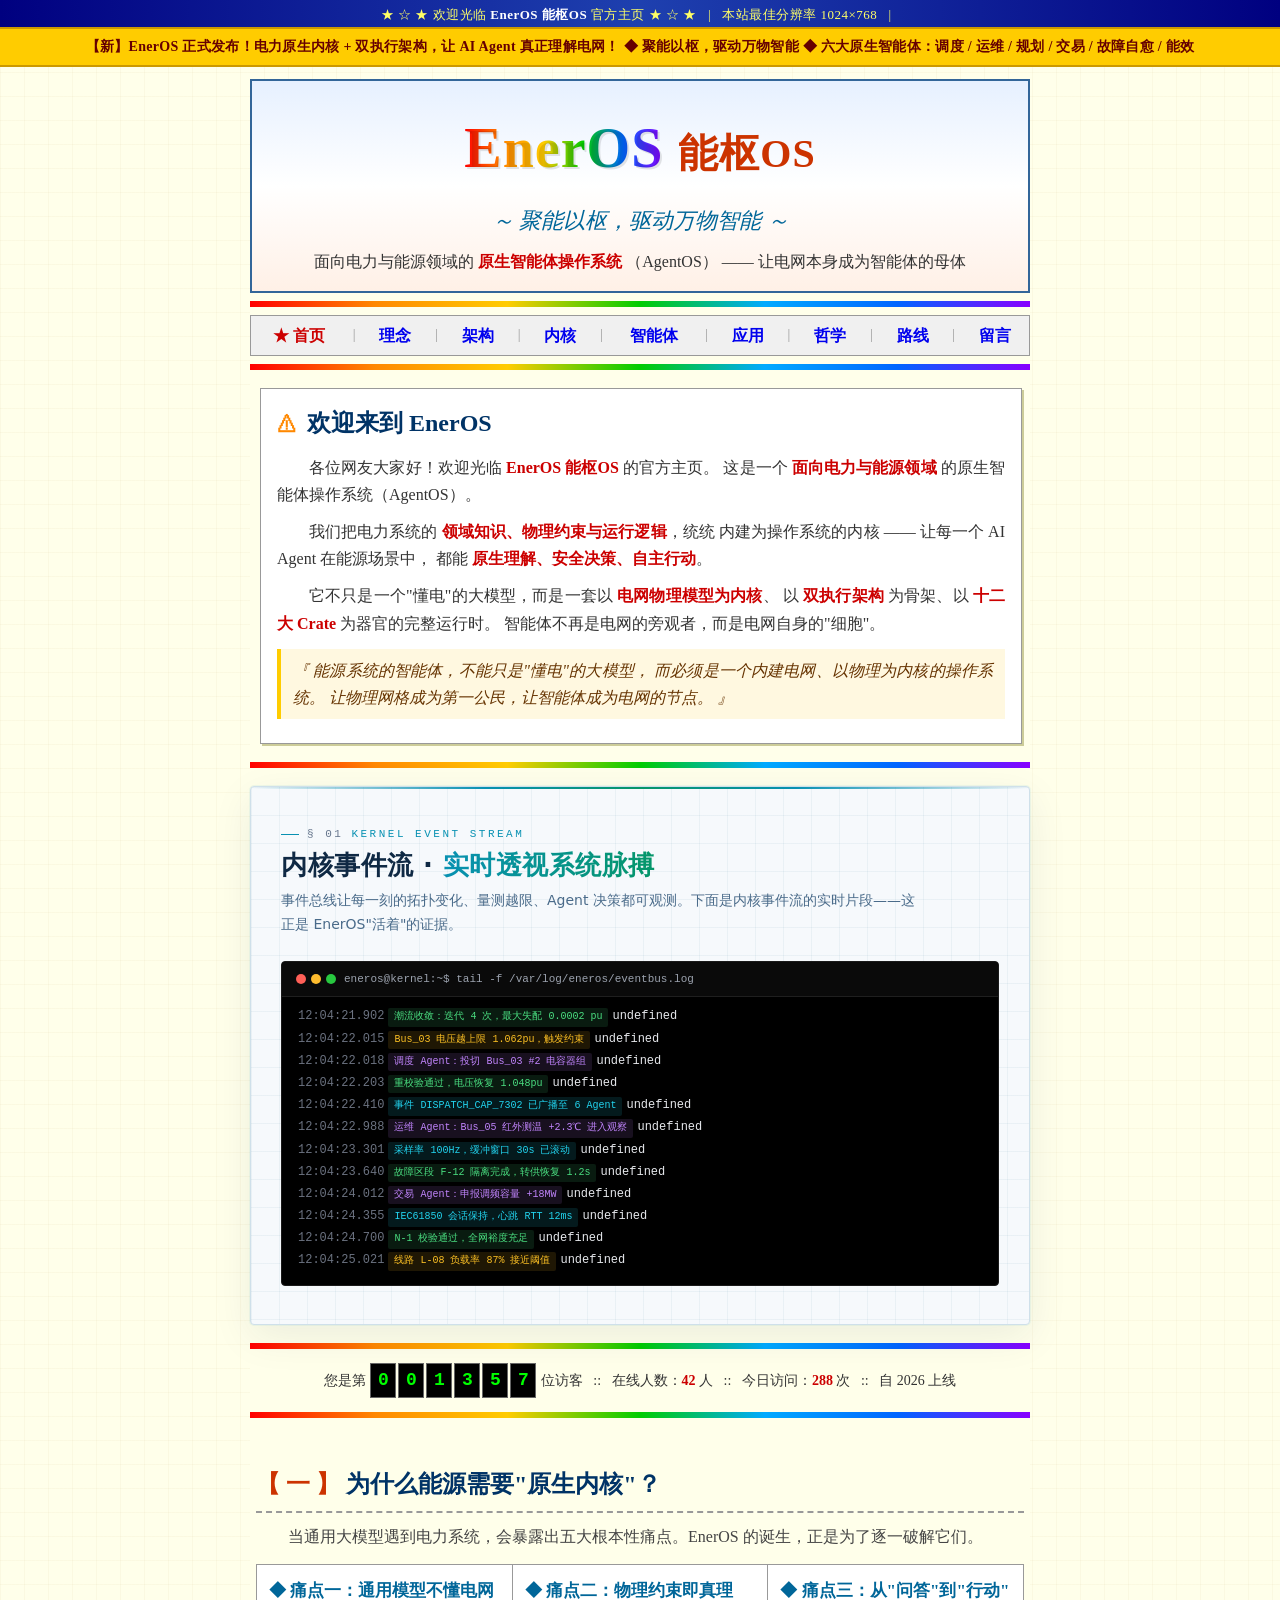
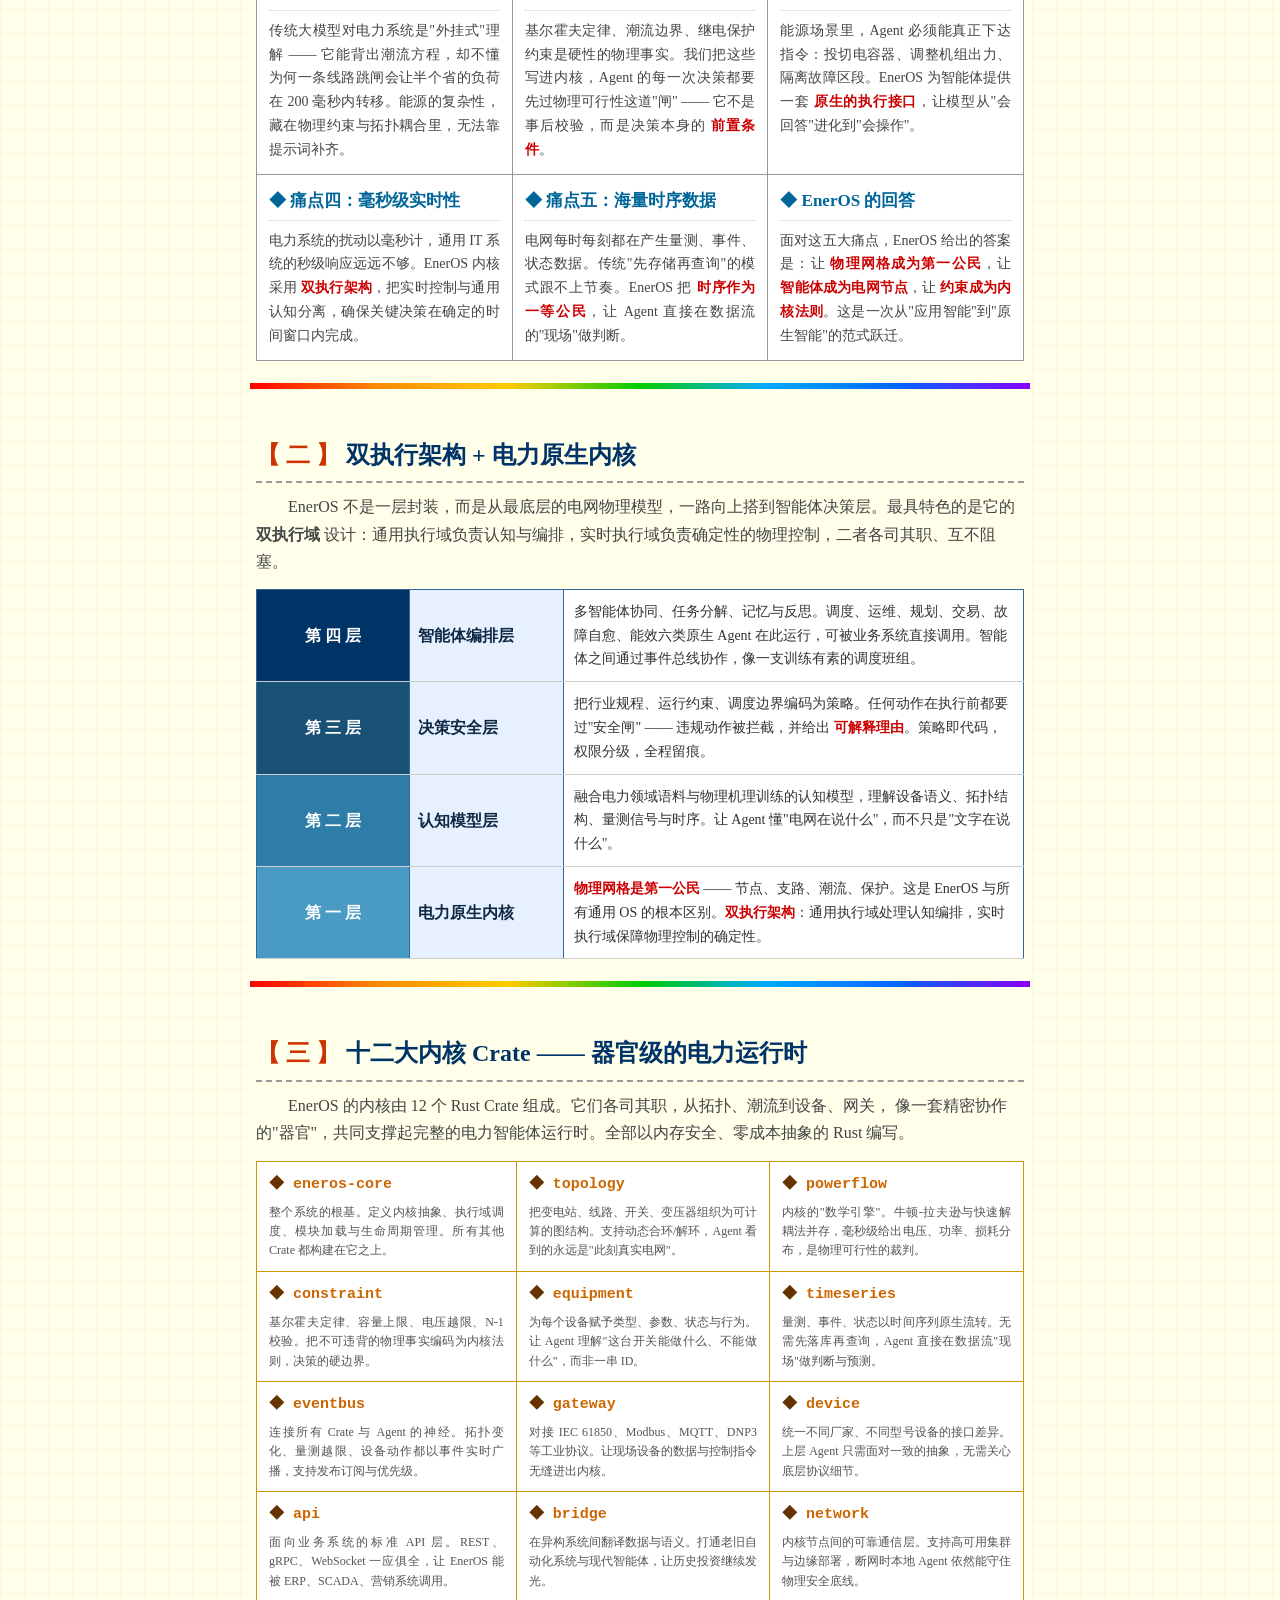
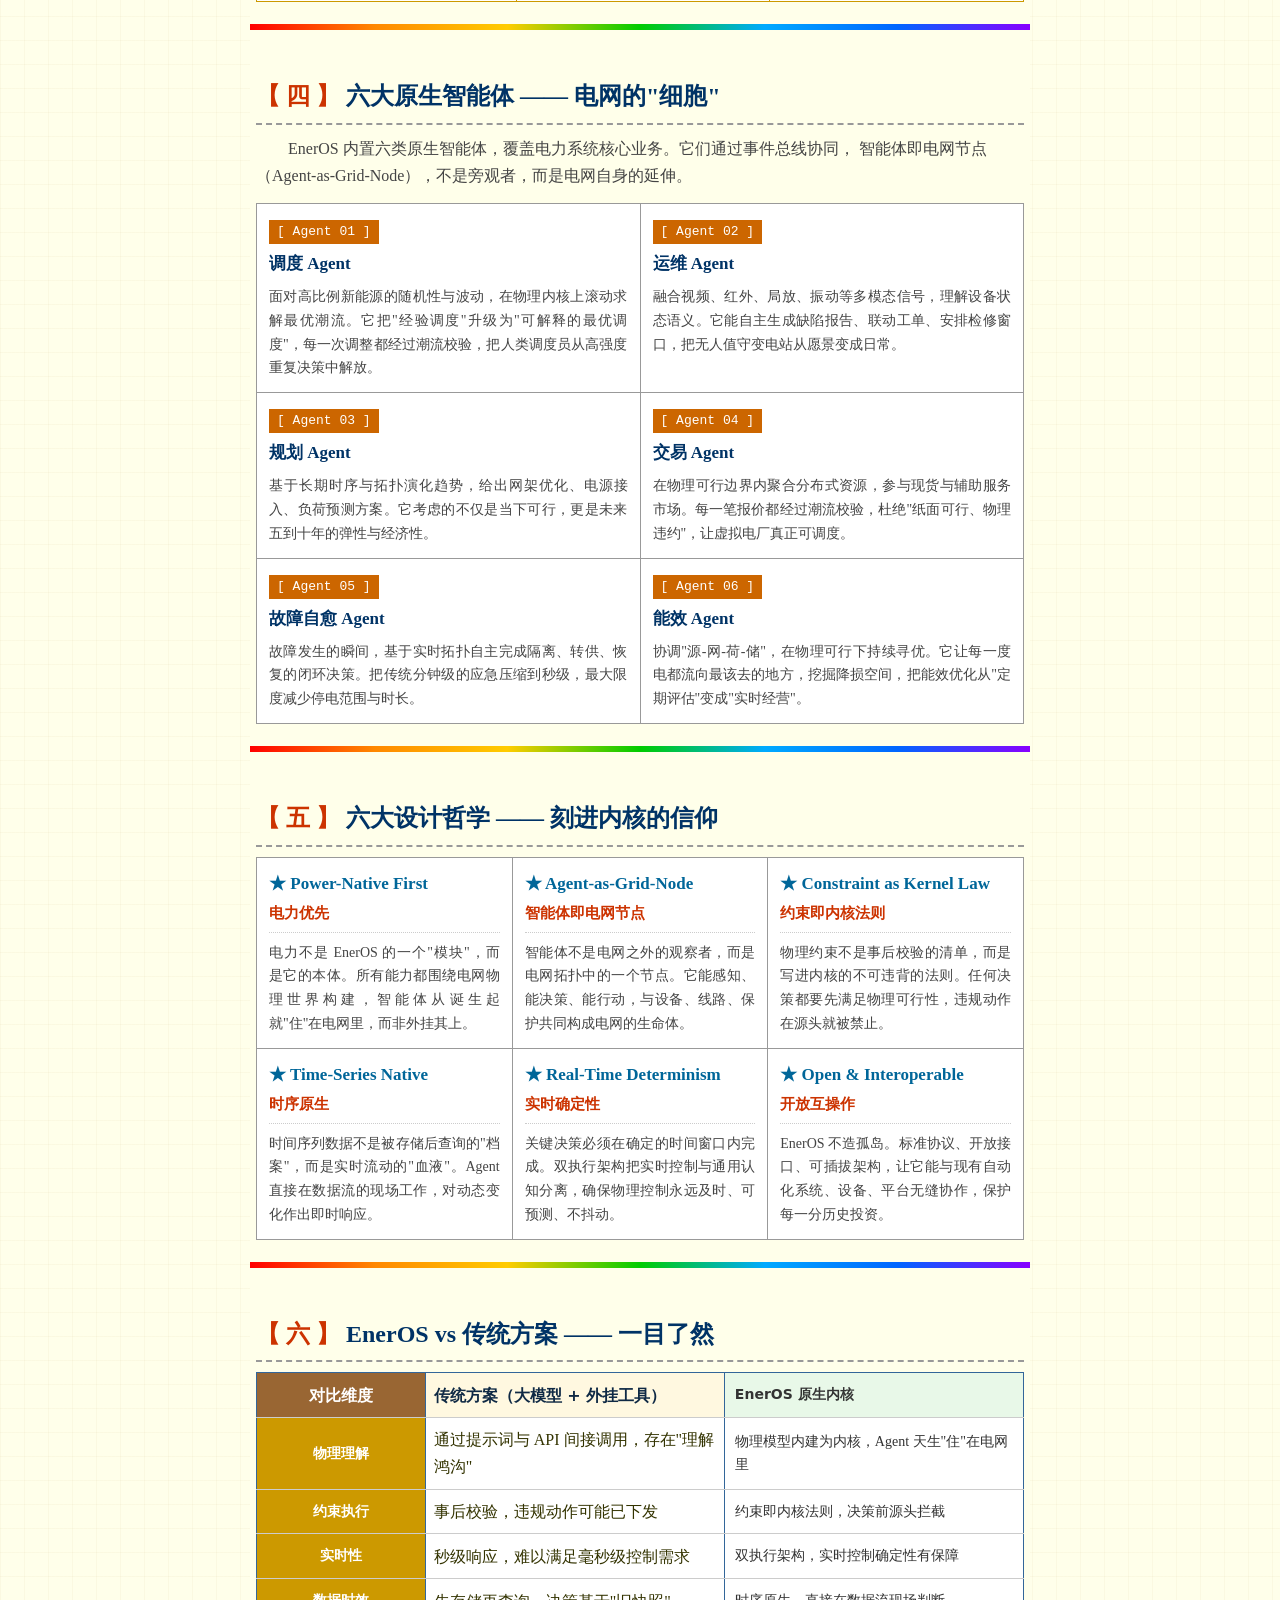
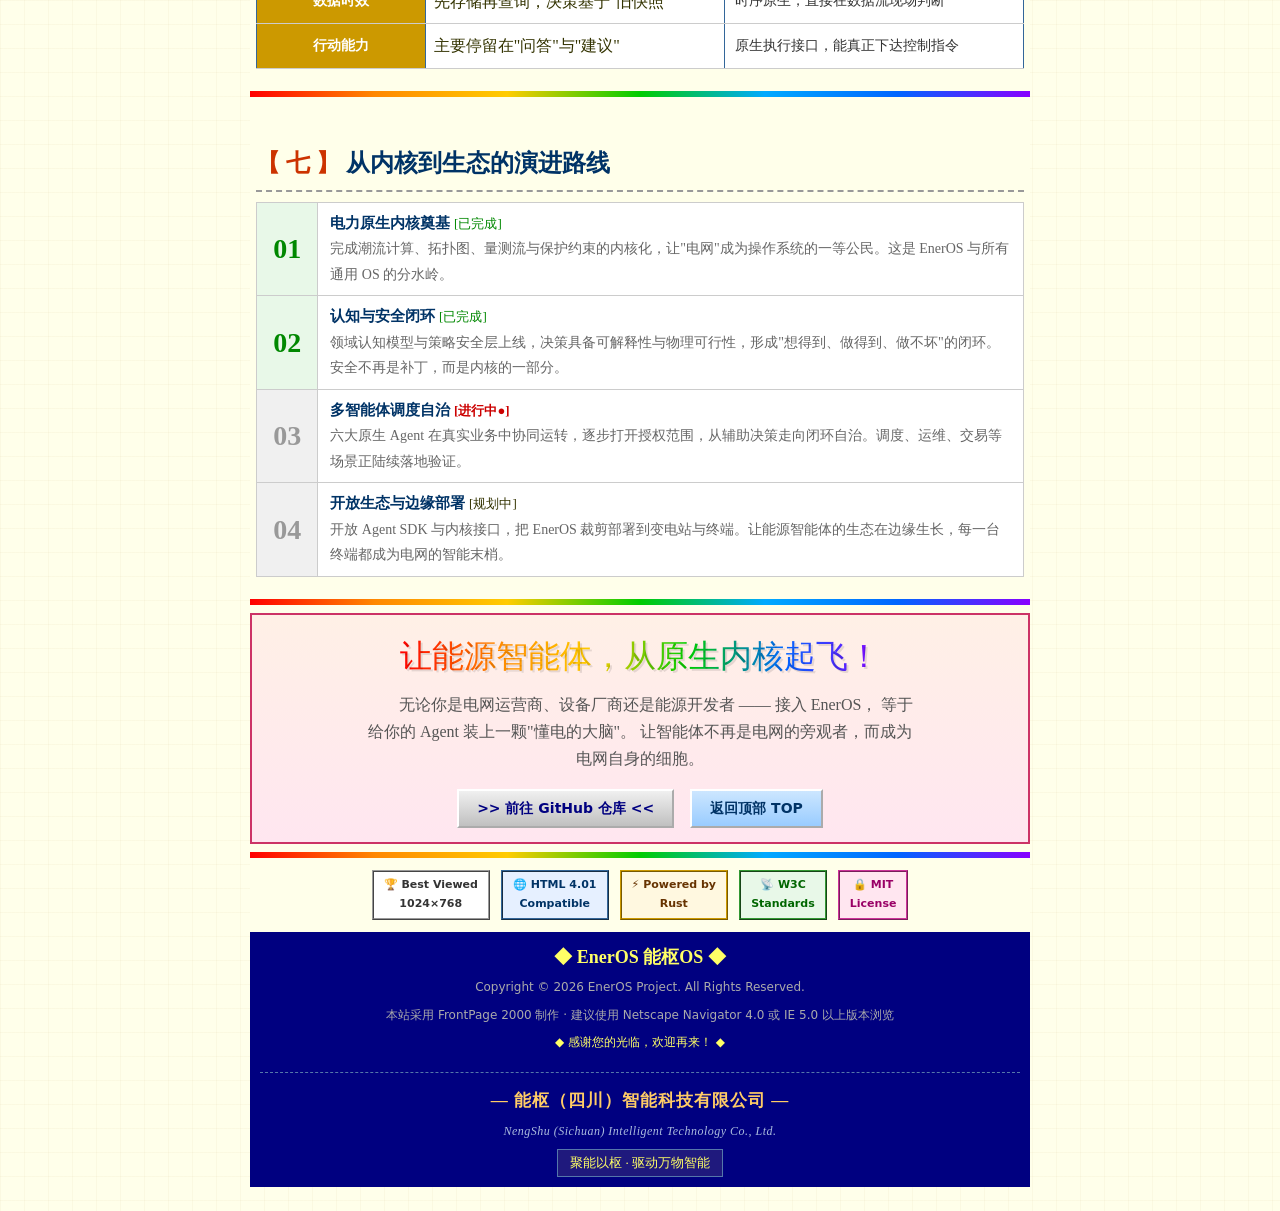
==== commit 80a86780: "Update index.html" ====
--- a/index.html
+++ b/index.html
@@ -18,7 +18,6 @@
         <font class="banner-text">
           ★ ☆ ★ 欢迎光临 <b>EnerOS 能枢OS</b> 官方主页 ★ ☆ ★ &nbsp;&nbsp;|&nbsp;&nbsp;
           本站最佳分辨率 1024×768 &nbsp;&nbsp;|&nbsp;&nbsp;
-          最后更新：2026-06-19
         </font>
       </td>
     </tr>
@@ -26,7 +25,7 @@
 
   <!-- ========== 静态公告条（替代原跑马灯） ========== -->
   <div class="notice-bar">
-    【新】EnerOS v1.0 正式发布！电力原生内核 + 双执行架构，让 AI Agent 真正理解电网！ ◆ 聚能以枢，驱动万物智能 ◆ 六大原生智能体：调度 / 运维 / 规划 / 交易 / 故障自愈 / 能效
+    【新】EnerOS 正式发布！电力原生内核 + 双执行架构，让 AI Agent 真正理解电网！ ◆ 聚能以枢，驱动万物智能 ◆ 六大原生智能体：调度 / 运维 / 规划 / 交易 / 故障自愈 / 能效
   </div>
 
   <!-- ========== 主容器 ========== -->
